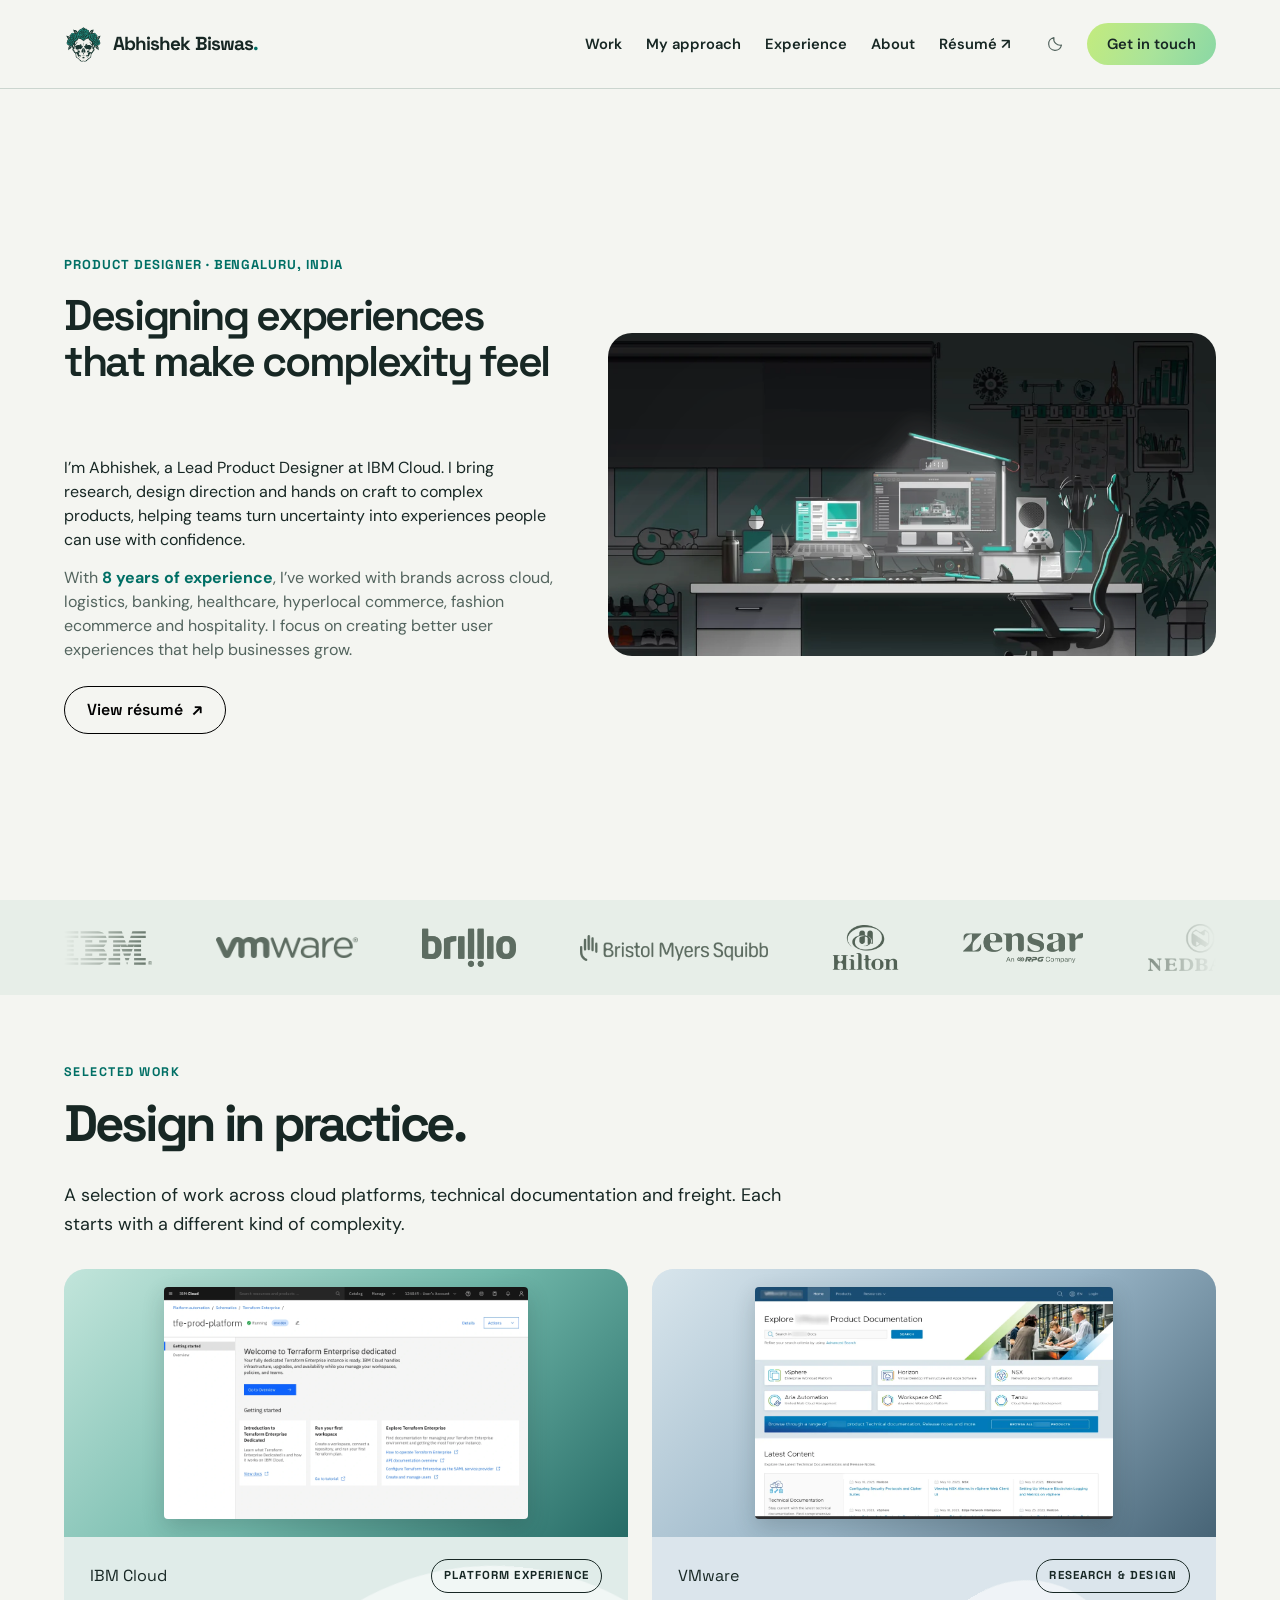
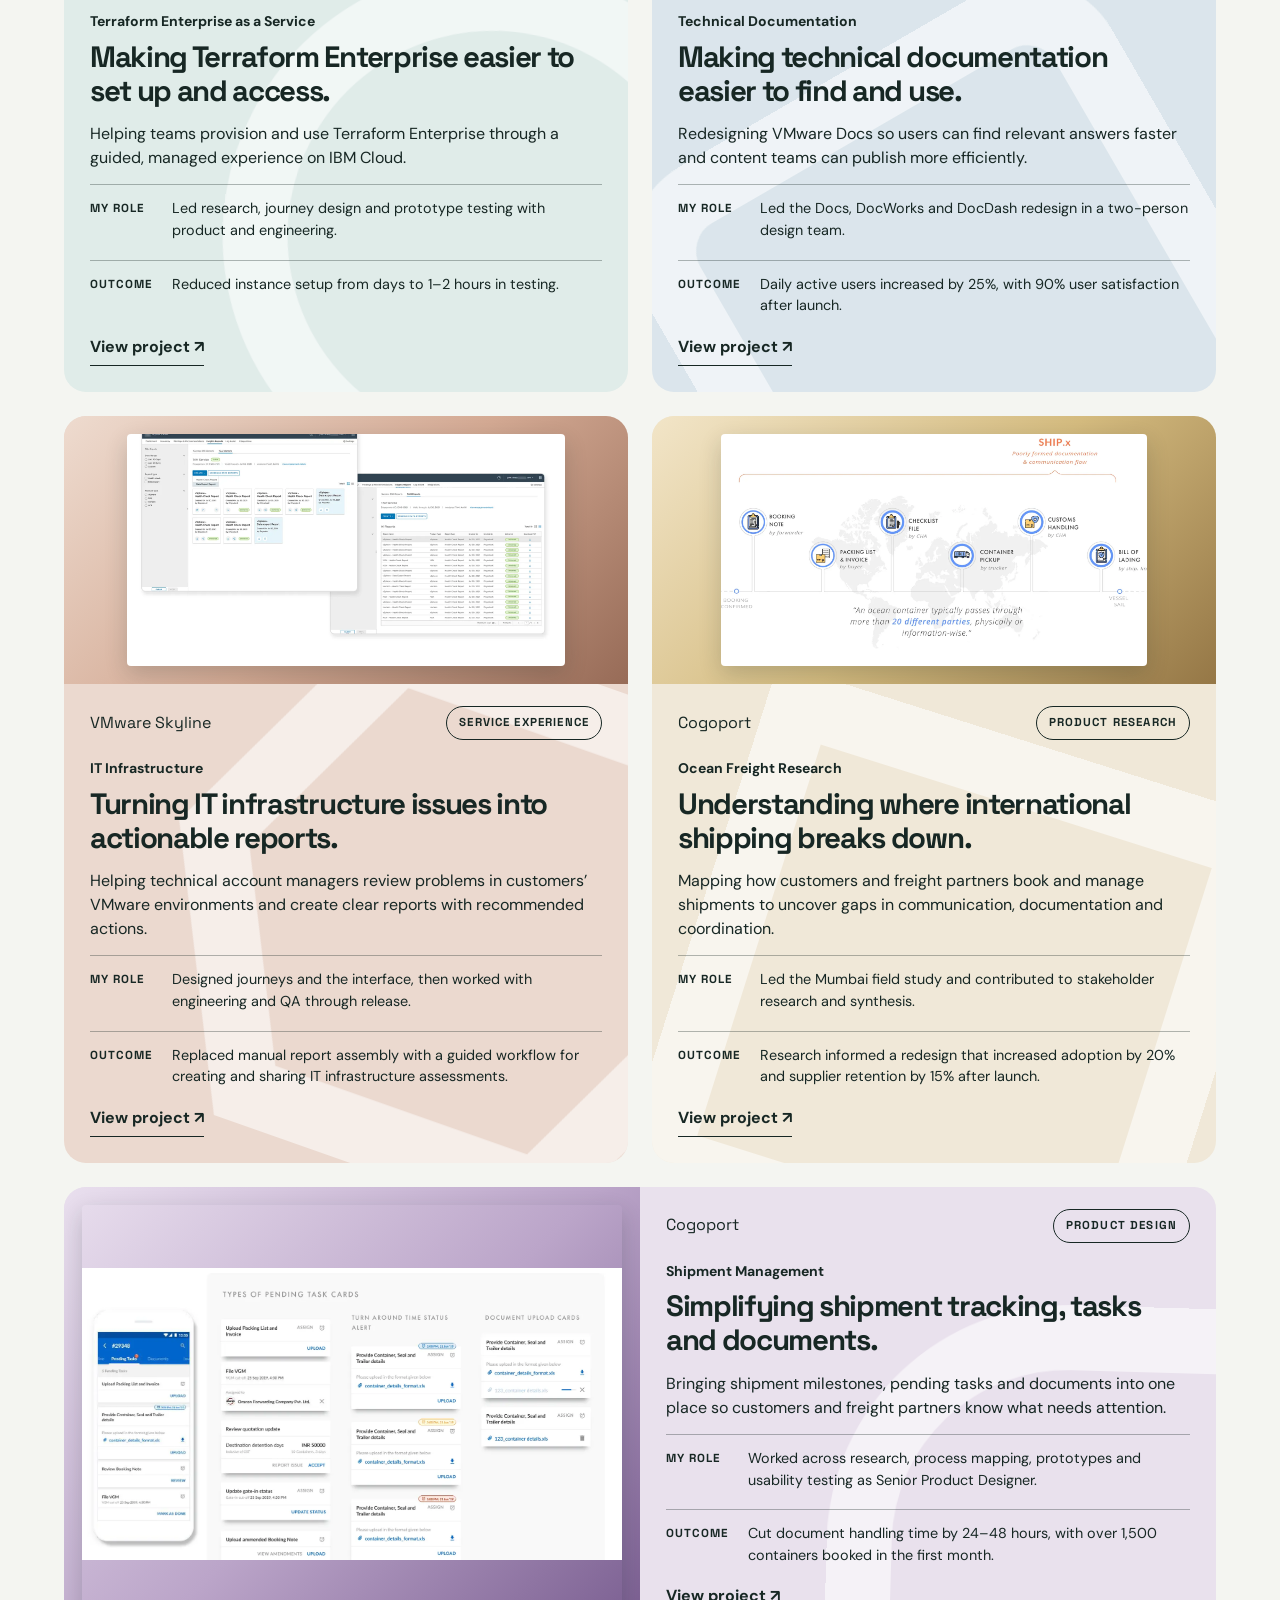
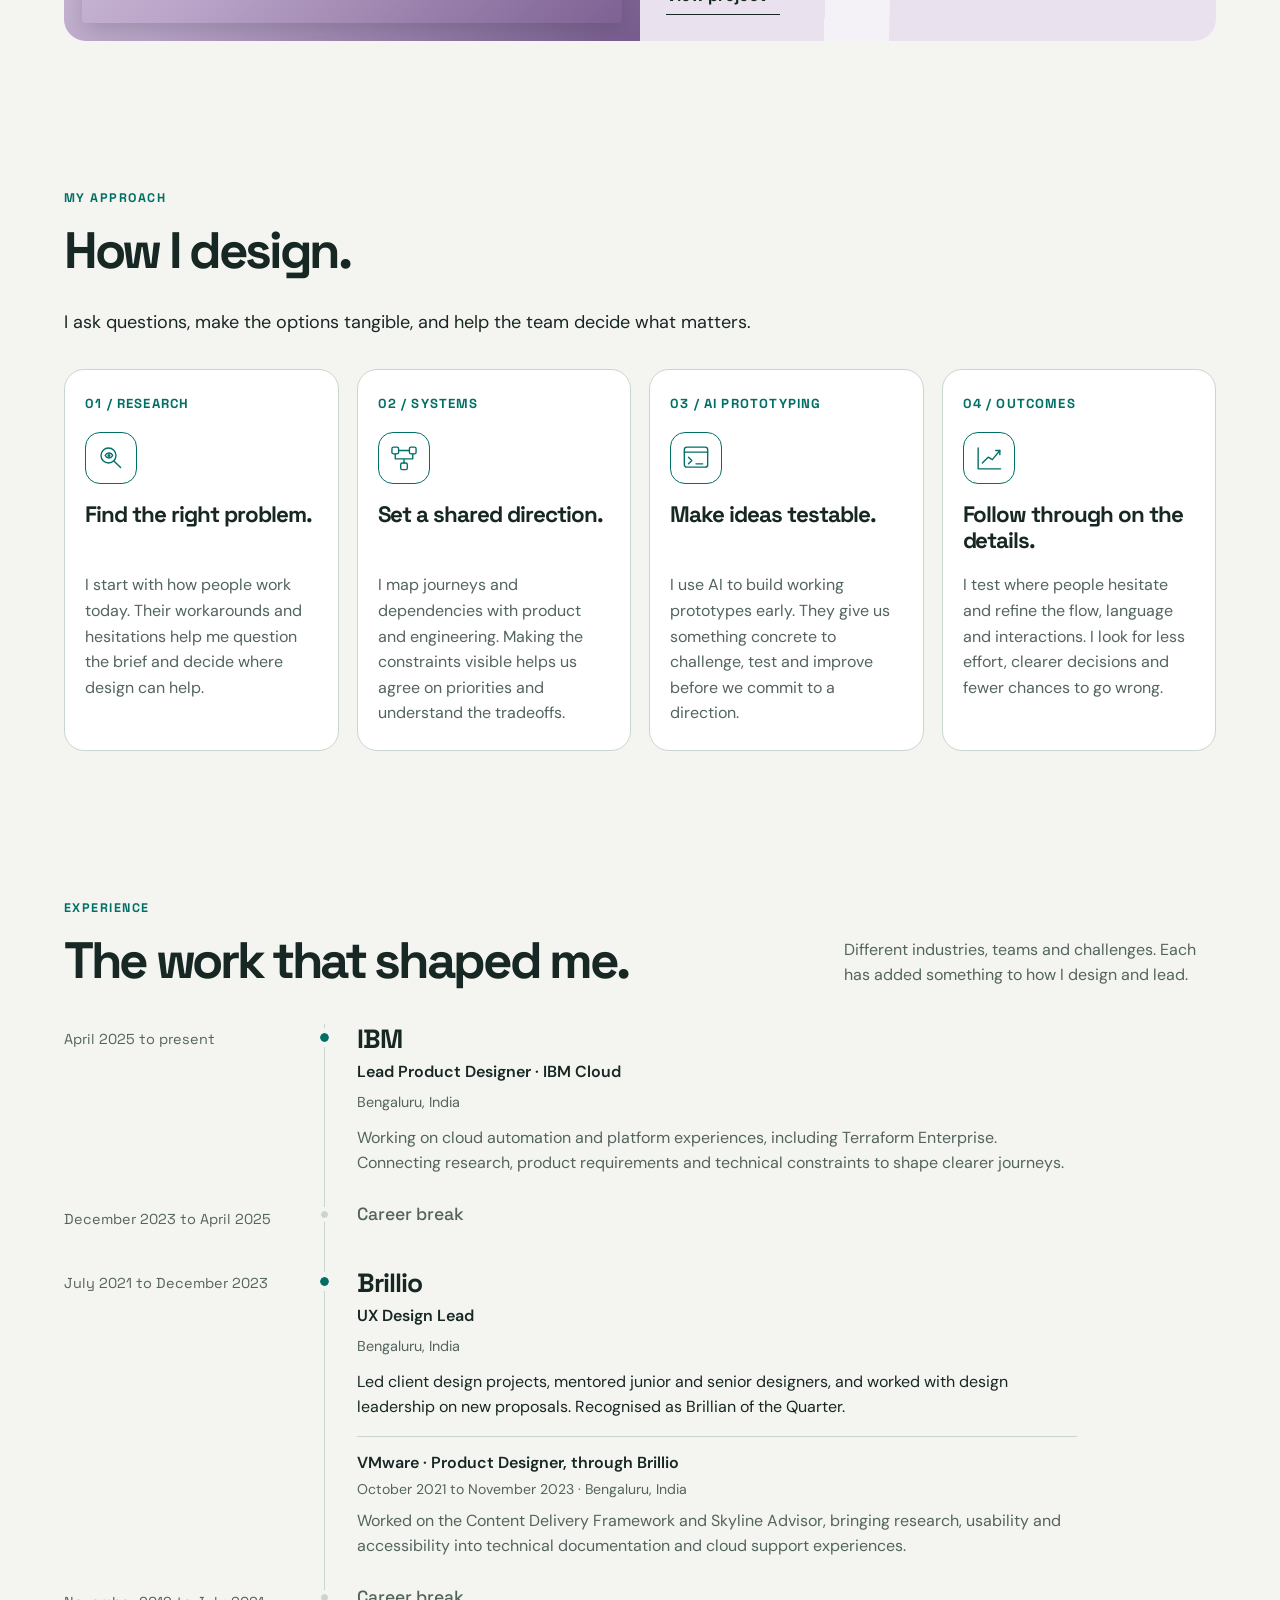
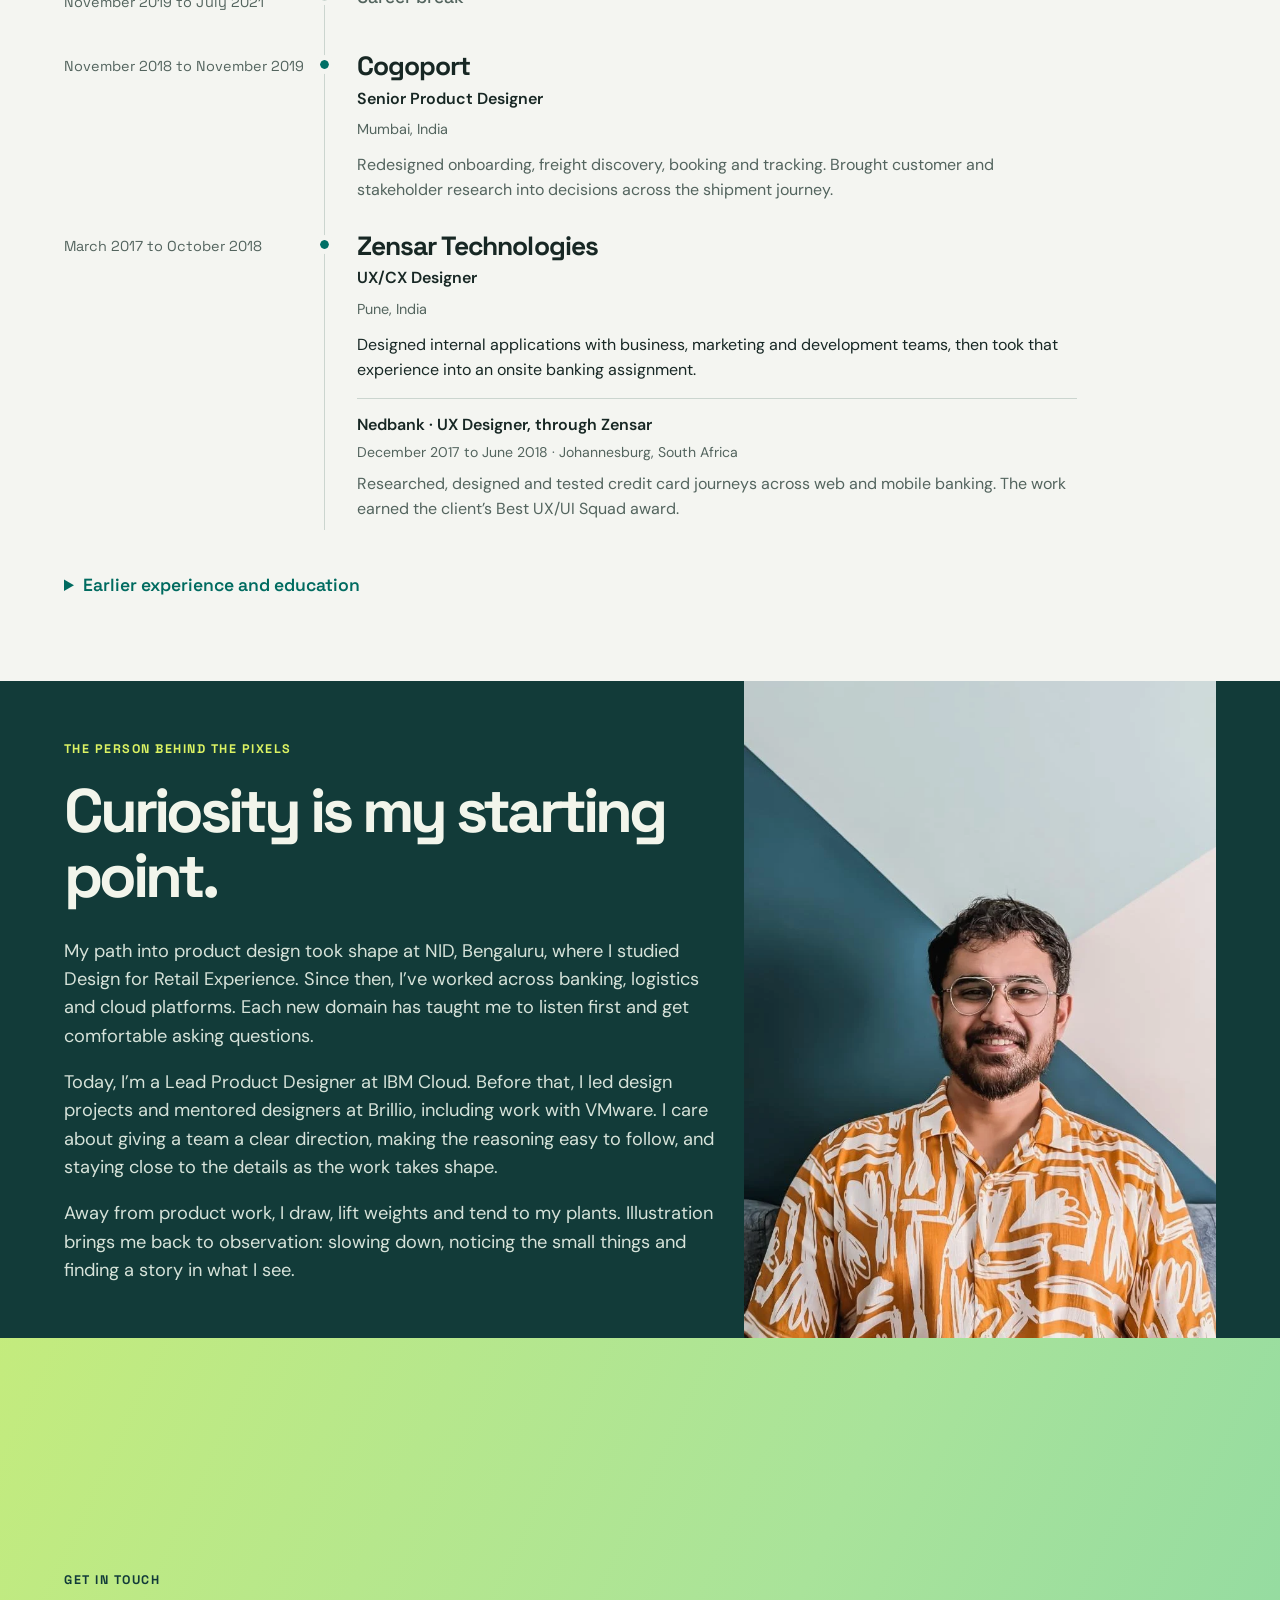
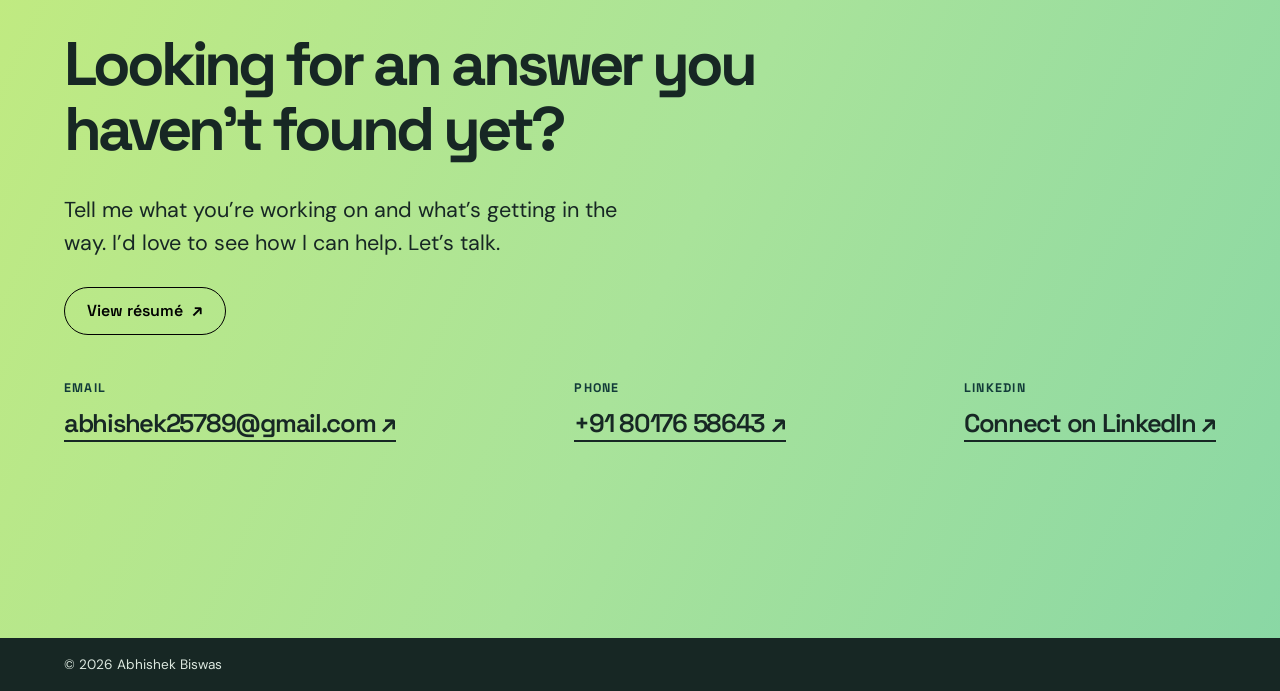
==== index.html @ d8c44100 "micro interactino updates" ====
<!doctype html>
<html lang="en" data-theme="light">
<head>
  <meta charset="utf-8">
<script src="/shared/theme.js?v=189"></script>
  <meta name="viewport" content="width=device-width, initial-scale=1">
  <meta name="theme-color" content="#f4f5f1">
  <meta name="description" content="Abhishek Biswas is a Lead Product Designer at IBM Cloud in Bengaluru, working across research, cloud platforms and enterprise UX. Explore his work and approach to design.">
  <title>Abhishek Biswas | Lead Product Designer at IBM Cloud</title>
  <link rel="canonical" href="https://iamabhishekbiswas.com/">
  <meta name="robots" content="index, follow">
  <meta property="og:type" content="website">
  <meta property="og:site_name" content="Abhishek Biswas">
  <meta property="og:title" content="Abhishek Biswas | Lead Product Designer at IBM Cloud">
  <meta property="og:description" content="Product design across IBM Cloud, VMware and Cogoport. Research, shared direction and thoughtful execution for complex products.">
  <meta property="og:url" content="https://iamabhishekbiswas.com/">
  <script type="application/ld+json">{"@context":"https://schema.org","@type":"WebSite","name":"Abhishek Biswas","url":"https://iamabhishekbiswas.com/"}</script>
  <link rel="preconnect" href="https://fonts.googleapis.com">
  <link rel="preconnect" href="https://fonts.gstatic.com" crossorigin>
  <link href="https://fonts.googleapis.com/css2?family=DM+Sans:wght@400;500;600;700&family=Space+Grotesk:wght@400;500;600;700&display=swap" rel="stylesheet">
  <style>
    :root{--ink:#172724;--muted:#596761;--paper:#f4f5f1;--line:#cbd5cf;--teal:#008f82;--lime:#dcf363;--dark:#123b39}*{box-sizing:border-box}html{scroll-behavior:smooth}body{margin:0;background:var(--paper);color:var(--ink);font:16px/1.55 'DM Sans',sans-serif}a{color:inherit}a:focus-visible{outline:3px solid var(--teal);outline-offset:4px}h1,h2,h3,p{margin-top:0}h1,h2,h3,.brand,.tag,.number{font-family:'Space Grotesk',sans-serif}h1{font-size:clamp(3.3rem,7.3vw,7rem);line-height:1.02;letter-spacing:-.075em;font-weight:600;max-width:1050px;margin:28px 0 35px}h2{font-size:clamp(2.4rem,4.8vw,4.8rem);letter-spacing:-.065em;line-height:1.06}h3{font-size:clamp(1.5rem,2.5vw,2.4rem);line-height:1.16;letter-spacing:-.045em}.wrap{max-width:1440px;margin:auto;padding:0 clamp(22px,5vw,80px)}header{position:sticky;top:0;z-index:30;background:var(--paper);border-bottom:1px solid var(--line);transition:transform .26s ease}header.is-hidden{transform:translateY(-100%)}header .wrap{display:grid;grid-template-columns:repeat(12,minmax(0,1fr));align-items:center;min-height:88px;gap:18px}header .brand{grid-column:1 / span 4;align-self:center}header nav{grid-column:5 / -1;justify-self:end;align-self:center}.brand{text-decoration:none;font-size:1.18rem;font-weight:700;letter-spacing:-.05em}.brand b{color:var(--teal)}nav{display:flex;gap:clamp(16px,3vw,44px);align-items:center}nav a{text-decoration:none;font-size:.92rem;font-weight:600}nav a:hover,.text-link:hover{color:var(--teal)}.contact-pill{border:1px solid var(--ink);border-radius:100px;padding:11px 20px}.contact-pill:hover{background:var(--ink);color:white}.hero{display:grid;grid-template-columns:repeat(12,minmax(0,1fr));column-gap:18px;padding-top:clamp(55px,9vw,135px);padding-bottom:clamp(72px,10vw,145px)}.hero>.eyebrow{grid-column:1/-1}.hero h1{grid-column:1/11}.hero-bottom{grid-column:1/-1}.eyebrow,.section-label{font-family:'Space Grotesk',sans-serif;text-transform:uppercase;letter-spacing:.12em;font-size:.78rem;font-weight:700;color:var(--teal)}.hero h1 em{font-style:normal;color:var(--teal)}.hero-bottom{display:grid;grid-template-columns:repeat(12,minmax(0,1fr));align-items:end;gap:18px}.hero-intro{grid-column:1/span7}.hero-aside{grid-column:10/-1}.hero-intro{font-size:clamp(1.18rem,1.9vw,1.55rem);line-height:1.45;max-width:650px;margin:0}.hero-aside{color:var(--muted);max-width:235px;font-size:.9rem}.hero-aside:before{content:'';display:block;width:65px;height:1px;background:var(--teal);margin-bottom:15px}.section-heading{display:grid;grid-template-columns:repeat(12,minmax(0,1fr));align-items:end;gap:18px;margin-bottom:42px}.section-heading>div{grid-column:1/span8}.section-heading>p{grid-column:9/-1}.section-heading h2{margin:13px 0 0}.section-heading p{max-width:340px;color:var(--muted);margin:0}.work{padding-top:80px;padding-bottom:120px}.projects{display:grid;grid-template-columns:repeat(12,minmax(0,1fr));gap:18px}.project{grid-column:span 6}.project > .project-hit{position:absolute;inset:0;z-index:3;display:block;border:0}.project-hit:focus-visible{outline:4px solid var(--teal);outline-offset:-5px}.project:hover:has(.project-hit){transform:translateY(-3px);box-shadow:0 15px 35px rgba(23,39,36,.12);transition:transform .2s ease,box-shadow .2s ease}.project:first-child{grid-column:span 6;min-height:520px}.project:first-child .project-content{max-width:720px}.project{position:relative;min-height:520px;padding:36px;display:flex;flex-direction:column;justify-content:space-between;overflow:hidden;background:#e0ece9}.project:nth-child(2){background:#dbe5ec}.project.project-research{background:#f0e8d8}.project.project-shipment{background:#e9e1ed}.project:after{content:'';position:absolute;right:-75px;bottom:-155px;width:410px;height:410px;border:65px solid rgba(255,255,255,.55);border-radius:50%;pointer-events:none}.project:nth-child(2):after{border-radius:18%;transform:rotate(-24deg)}.project.project-research:after{border-radius:0;transform:rotate(24deg)}.project.project-shipment:after{width:350px;height:350px;border-radius:50% 12% 50% 12%}.project>*{position:relative;z-index:1}.project-top{display:flex;justify-content:space-between;align-items:start;gap:20px}.number{font-size:1rem}.tag{font-size:.72rem;font-weight:700;text-transform:uppercase;letter-spacing:.1em;border:1px solid currentColor;border-radius:30px;padding:7px 12px}.project-content{max-width:455px}.project-content .client{font-size:.9rem;font-weight:700;margin-bottom:13px}.project-content h3{font-size:clamp(2rem,3.4vw,3.7rem);margin-bottom:18px}.project-content p{max-width:380px;margin-bottom:29px}.text-link{display:inline-flex;gap:9px;align-items:center;font-weight:700;text-decoration:none;border-bottom:1px solid currentColor;padding-bottom:5px}.details{border-top:1px solid var(--line);padding:75px 0 100px}.details-grid{display:grid;grid-template-columns:minmax(220px,1fr) minmax(0,2fr);gap:45px}.details h2{margin:12px 0}.details-copy{font-size:clamp(1.2rem,2.2vw,1.8rem);line-height:1.42;letter-spacing:-.025em;max-width:790px}.details-copy p:last-child{margin-bottom:0}.details .meta{color:var(--muted);font-size:1rem;max-width:770px;letter-spacing:0}.detail-list{display:grid;grid-template-columns:repeat(3,1fr);gap:20px;margin-top:50px}.detail-list div{border-top:1px solid var(--line);padding-top:16px}.detail-list strong{display:block;margin-bottom:8px}.detail-list p{font-size:.92rem;color:var(--muted)}.about{background:var(--dark);color:#f2f5eb;padding:0}.about-copy{width:100%;max-width:620px;padding:55px 0 36px}.about-layout{display:grid;grid-template-columns:repeat(12,minmax(0,1fr));gap:18px;align-items:start}.about-copy{grid-column:1/span7;grid-row:1}.portrait-frame{grid-column:8/span5;grid-row:1}.about h2{margin:18px 0 28px}.about p{max-width:100%;font-size:1.14rem;color:#d6e2d9}.about .eyebrow{color:var(--lime)}.portrait{position:absolute;inset:0;width:100%;height:100%;aspect-ratio:auto;object-fit:cover;object-position:center 35%;display:block}.portrait-frame{position:relative;min-height:0;background:#dfe9e5;overflow:hidden;width:100%;max-width:none;height:auto;aspect-ratio:auto;margin-left:0;align-self:stretch;margin-bottom:0}.illustration{background:#212c2a}.illustration img{display:block;width:100%;height:clamp(260px,45vw,650px);object-fit:cover;object-position:center}.contact{background:var(--lime);padding:100px 0 90px;min-height:calc(100svh - 71px);display:flex;align-items:center}.contact .wrap{width:100%}.contact h2{max-width:850px;margin:16px 0 32px}.contact a{font-family:'Space Grotesk';font-size:clamp(1.4rem,3vw,2.8rem);font-weight:600;letter-spacing:-.05em;text-decoration:none;border-bottom:2px solid}.contact a:hover{color:var(--teal)}footer{background:var(--ink);color:#dbe7de;padding:25px 0}footer .wrap{display:flex;justify-content:space-between;gap:20px;font-size:.85rem}footer a{text-decoration:none}@media(max-width:780px){header .wrap{display:flex;justify-content:space-between;min-height:72px}nav{gap:16px}nav a{font-size:.82rem}.contact-pill{padding:8px 12px}.hero{display:block;padding-top:80px}.hero-bottom{display:block}.hero-aside{margin-top:35px}.section-heading{display:block}.section-heading p{margin-top:18px}.projects{grid-template-columns:1fr}.project{grid-column:auto}.project:first-child{grid-column:auto;min-height:450px}.project{min-height:450px}.details-grid{grid-template-columns:1fr}.detail-list{grid-template-columns:1fr}.about-layout{grid-template-columns:1fr;gap:26px}.about-copy{grid-column:auto;grid-row:auto;max-width:none;padding:0}.portrait-frame{grid-column:auto;grid-row:auto}.portrait{position:static;inset:auto;height:auto;aspect-ratio:4/4.7}.portrait-frame{align-self:end;height:auto;aspect-ratio:auto;margin-bottom:0;width:100vw;max-width:none;margin-left:calc(50% - 50vw);margin-right:0}.portrait{object-position:right 35%}.illustration img{height:clamp(230px,52vw,380px);object-position:right center}}@media(max-width:460px){header .wrap{padding-inline:16px;gap:8px}nav{gap:9px}nav a{font-size:.78rem;white-space:nowrap}nav a:nth-child(1),nav a:nth-child(2){display:none}.brand{font-size:.88rem;white-space:nowrap}.contact-pill{padding:7px 10px}.project{padding:26px;min-height:420px}.project-content h3{font-size:2.2rem}.tag{font-size:.65rem}.work{padding-bottom:70px}.details{padding:60px 0}.about{padding:48px 0 0}.contact{padding:75px 0;min-height:calc(100svh - 110px)}footer .wrap{display:block}.about-layout{grid-template-columns:1fr;gap:24px;align-items:start}.portrait-frame{align-self:end;width:100vw;max-width:none;margin-left:calc(50% - 50vw);margin-right:0}.about h2{margin:10px 0 14px;overflow-wrap:break-word}.about p{font-size:1rem;line-height:1.45}.about .eyebrow{font-size:.75rem}footer span{display:block;margin:5px 0}}
.portrait-frame{background:var(--dark)}
.contact-links{display:flex;flex-wrap:wrap;align-items:center;gap:16px 28px;margin-top:28px}
.contact .contact-links a{font-size:clamp(1rem,1.5vw,1.22rem);letter-spacing:-.02em;border-bottom:1px solid;padding-bottom:3px}
.contact .resume-button{display:inline-flex;align-items:center;justify-content:center;min-height:48px;padding:12px 22px;margin:0 0 25px;background:var(--ink);color:var(--lime);border:1px solid var(--ink);border-radius:999px;font-size:1rem;letter-spacing:0;font-weight:600}.contact .resume-button:not(:disabled):hover{background:var(--dark);color:#fff}.contact .resume-button:disabled{cursor:default;opacity:1}.contact .email-link{display:block;width:max-content;max-width:100%;overflow-wrap:anywhere}
.hero-word{display:inline-grid;position:relative;vertical-align:baseline;overflow:hidden;white-space:nowrap;color:var(--teal);max-width:100%;line-height:1.06}
.hero-word::before{content:"intuitive.";grid-area:1/1;visibility:hidden}
.hero-word em{grid-area:1/1;display:block;font-style:normal;opacity:0;transform:translateX(105%);animation:hero-word-swipe 8s cubic-bezier(.22,1,.36,1) infinite}
.hero-word em:nth-child(2){animation-delay:2s}.hero-word em:nth-child(3){animation-delay:4s}.hero-word em:nth-child(4){animation-delay:6s}
@keyframes hero-word-swipe{0%{opacity:0;transform:translateX(105%)}5%,20%{opacity:1;transform:translateX(0)}25%,100%{opacity:0;transform:translateX(-105%)}}
@media(prefers-reduced-motion:reduce){.hero-word em{animation:none;transform:none;opacity:0}.hero-word em:first-child{opacity:1}}
.contact-label{display:inline-flex;align-items:center;position:relative;min-height:72px;vertical-align:middle;white-space:pre}
.contact-label .label-text{display:inline-block;white-space:pre}
.contact-label .label-letter{display:inline-block;white-space:pre;transform-origin:center;will-change:transform,opacity}
.contact-label.is-ready .label-letter{animation:letter-to-hand 7.2s cubic-bezier(.65,0,.25,1) infinite}
.contact-label .label-hand{position:absolute;left:0;top:50%;width:72px;height:72px;transform:translateY(-50%) scale(.82);opacity:0;pointer-events:none}
.contact-label.is-ready .label-hand{animation:hand-resolve 7.2s cubic-bezier(.2,.8,.2,1) infinite}
.contact-label .label-hand img{display:block;width:72px;height:72px;object-fit:contain}
@media(max-width:460px){.contact-label{min-height:64px}.contact-label .label-hand,.contact-label .label-hand img{width:64px;height:64px}}
/* Each 288 ms handoff fades out completely before the other element fades in. */
@keyframes letter-to-hand{0%,25%{opacity:1;transform:translateX(0) scale(1)}27%,87%{opacity:0;transform:translateX(var(--to-x)) scale(.42)}89%,100%{opacity:1;transform:translateX(0) scale(1)}}
@keyframes hand-resolve{0%,27%{opacity:0;transform:translateY(-50%) scale(.82)}29%,85%{opacity:1;transform:translateY(-50%) scale(1)}87%,100%{opacity:0;transform:translateY(-50%) scale(.82)}}
/* Touch screens fade two stable layers rather than scaling every individual letter. */
@media(hover:none),(pointer:coarse){
 .contact-label.is-ready .label-letter{animation:none;transform:none;opacity:1;will-change:auto}
 .contact-label.is-ready .label-text{animation:contact-text-fade 7.2s ease-in-out infinite;will-change:opacity}
 .contact-label.is-ready .label-hand{animation:contact-skull-fade 7.2s ease-in-out infinite;transform:translateY(-50%);will-change:opacity}
}
@keyframes contact-text-fade{0%,25%,89%,100%{opacity:1}27%,87%{opacity:0}}
@keyframes contact-skull-fade{0%,27%,87%,100%{opacity:0}29%,85%{opacity:1}}
@media(prefers-reduced-motion:reduce){.contact-label.is-ready .label-text,.contact-label.is-ready .label-letter,.contact-label.is-ready .label-hand{animation:none;will-change:auto}.contact-label .label-hand{display:none}}
.projects .project{border-radius:22px}.projects .project:after{--shape-base-angle:0deg;transform:translate3d(var(--shape-shift-x,0px),var(--shape-shift-y,0px),0) rotate(calc(var(--shape-base-angle) + var(--shape-turn,0deg)));transition:transform .12s linear;will-change:transform}.project:nth-child(2):after{--shape-base-angle:-24deg}.project.project-research:after{--shape-base-angle:24deg}@media(prefers-reduced-motion:reduce){.projects .project:after{transform:rotate(var(--shape-base-angle));transition:none}}
.collaborations{padding:20px 0 0}.collaborations .section-label{display:block;margin-bottom:12px;color:#f2f5eb}.logo-grid{display:grid;grid-template-columns:repeat(4,minmax(0,1fr));align-items:center;gap:8px 14px}.logo-cell{min-width:0;height:38px;display:flex;align-items:center;justify-content:flex-start}.logo-cell img{display:block;max-width:100%;max-height:28px;width:auto;height:auto;object-fit:contain}.logo-cell:nth-child(1){grid-area:1/1}.logo-cell:nth-child(2){grid-area:1/2}.logo-cell:nth-child(3){grid-area:1/3}.logo-cell:nth-child(4){grid-area:2/1}.logo-cell:nth-child(5){grid-area:1/4}.logo-cell:nth-child(6){grid-area:2/2}.logo-cell:nth-child(7){grid-area:2/3}.logo-cell:nth-child(1) img{width:82px}.logo-cell:nth-child(2) img{width:100px}.logo-cell:nth-child(3) img{width:82px}.logo-cell:nth-child(4) img{width:94px}.logo-cell:nth-child(5) img{width:95px}.logo-cell:nth-child(6) img{width:82px}.logo-cell:nth-child(7) img{width:92px}@media(max-width:460px){.logo-cell:nth-child(4){grid-area:2/1/3/3}.logo-cell:nth-child(6){grid-area:2/3}.logo-cell:nth-child(7){grid-area:2/4}.collaborations{padding-top:16px}.logo-grid{gap:6px 8px}.logo-cell{height:34px}.logo-cell img{max-height:24px}}
@media(max-width:900px) and (orientation:landscape){.about{padding-top:0}.about-copy{padding:42px 0 35px}.portrait-frame{align-self:stretch;height:auto;aspect-ratio:auto;margin-bottom:0}.portrait{position:absolute;inset:0;height:100%;aspect-ratio:auto}.about-layout{grid-template-columns:repeat(12,minmax(0,1fr));gap:12px;align-items:start}.about-copy{grid-column:1/span7;grid-row:1}.portrait-frame{grid-column:8/span5;grid-row:1}.portrait-frame{width:100%;max-width:none;margin-left:0;margin-right:0;align-self:stretch}.portrait{object-position:center 35%}}
@media(max-width:900px) and (orientation:landscape){html{-webkit-text-size-adjust:100%;text-size-adjust:100%}.about-layout{column-gap:clamp(14px,2vw,24px)}.about-copy{min-width:0;max-width:100%;padding:clamp(22px,3vw,36px) 0 28px}.about h2{max-width:100%;overflow-wrap:break-word}.about p{max-width:100%;font-size:clamp(.95rem,1.75vw,1.06rem);line-height:1.45;overflow-wrap:break-word}.portrait-frame{min-width:0}}

  .about-contact-stack{position:relative;isolation:isolate}.about-contact-stack.can-pin .about{position:sticky;top:0;z-index:0}.about-contact-stack .contact{position:relative;z-index:1}
  .intro-stack{position:relative;isolation:isolate}.intro-stack .illustration{position:sticky;top:0;z-index:0}.intro-stack .hero{position:relative;z-index:1;max-width:none;padding-inline:max(clamp(22px,5vw,80px),calc((100vw - 1440px)/2 + 80px));background:var(--paper)}

  /* Extra reflected light stays registered to the illustration; the original flicker is unchanged. */
  .motion .room-pulse{opacity:.04;animation:room-light 10.9s ease-in-out infinite;will-change:opacity}
  .motion .screen-pulse{opacity:.025;animation:screen-light 8.7s ease-in-out infinite;will-change:opacity}
  @keyframes room-light{0%,100%{opacity:.04}18%{opacity:.085}39%{opacity:.055}57%{opacity:.13}76%{opacity:.07}89%{opacity:.10}}
  @keyframes screen-light{0%,100%{opacity:.025}24%{opacity:.075}43%{opacity:.04}69%{opacity:.11}87%{opacity:.05}}
  @media(prefers-reduced-motion:reduce){.motion .room-pulse,.motion .screen-pulse{animation:none;opacity:0}}
  .illustration{position:relative;overflow:hidden}.illustration .motion{position:absolute;inset:0;width:100%;height:clamp(260px,45vw,650px);pointer-events:none;overflow:hidden}.illustration .motion.mobile{display:none}.motion .lamp-glow{opacity:.45}.motion .lamp-outage{opacity:0;animation:lamp-outage 5.2s linear infinite}.motion .screen-glitch{opacity:0;animation:screen-twitch 5.2s steps(1,end) infinite}@keyframes lamp-outage{0%,29.4%,34%,100%{opacity:0}29.7%,31.1%{opacity:.98}31.4%{opacity:0}32%,33.2%{opacity:.72}}@keyframes screen-twitch{0%,29.6%,31.2%,31.9%,33.3%,100%{opacity:0;transform:translateX(0)}29.7%,31.1%{opacity:.6;transform:translateX(.7px)}32%,33.2%{opacity:.42;transform:translateX(-.7px)}}@media(max-width:900px){.illustration .motion{height:clamp(230px,52vw,380px)}.illustration .motion.desktop{display:none}.illustration .motion.mobile{display:block}}@media(prefers-reduced-motion:reduce){header{transition:none}.motion .lamp-glow{opacity:.45}.motion .lamp-outage,.motion .screen-glitch{animation:none;opacity:0}}

    .process{padding-top:clamp(80px,9vw,125px);padding-bottom:clamp(85px,10vw,140px)}
    .process-intro{display:grid;grid-template-columns:repeat(12,minmax(0,1fr));gap:18px;align-items:start;margin-bottom:clamp(56px,7vw,96px)}
    .process-intro>div{grid-column:1/span8}.process-intro>p{grid-column:1/span10;margin:12px 0 0;font-size:clamp(1.18rem,1.9vw,1.55rem);line-height:1.5;color:var(--ink);max-width:850px}
    .process h2{margin:14px 0 0}.process-steps{display:grid;grid-template-columns:repeat(12,minmax(0,1fr));gap:24px 18px;list-style:none;margin:0;padding:0}
    .process-steps li{grid-column:span 3;grid-row:span 4;min-width:0;border:1px solid var(--line);border-radius:20px;background:#fff;padding:28px 24px;display:grid;grid-template-rows:subgrid;align-items:start;transition:border-color .2s ease}.process-steps li:hover,.process-steps li:focus-within{border-color:var(--teal)}
    .process-steps .step-number{display:block;color:var(--teal);font-family:'Space Grotesk',sans-serif;font-size:.82rem;font-weight:700;letter-spacing:.09em;text-transform:uppercase}
    .process-steps h3{font-size:clamp(1.5rem,1.9vw,1.85rem);margin:0;max-width:none}.process-steps p{max-width:none;color:var(--muted);font-size:1rem;line-height:1.6;margin:0}
    .process-icon{appearance:none;cursor:pointer;background:transparent;display:grid;place-items:center;width:64px;height:64px;border:1.5px solid var(--teal);border-radius:18px;color:var(--teal);margin:0;transition:background .25s ease,color .25s ease,border-radius .35s ease}
    .process-icon:focus-visible{outline:3px solid var(--teal);outline-offset:4px}.process-icon svg{width:36px;height:36px;fill:none;stroke:currentColor;stroke-width:1.65;stroke-linecap:round;stroke-linejoin:round;transition:transform .35s cubic-bezier(.2,.8,.2,1)}
    .process-steps li:hover .process-icon,.process-steps li:focus-within .process-icon,.process-steps li:has(.process-icon[aria-pressed="true"]) .process-icon{background:var(--ink);color:var(--lime);border-color:var(--ink);border-radius:24px}
    .process-steps li:hover .process-icon svg,.process-steps li:focus-within .process-icon svg,.process-steps li:has(.process-icon[aria-pressed="true"]) .process-icon svg{transform:rotate(-8deg) scale(1.08)}
    @media(max-width:1100px){.process-steps li{grid-column:span 6}}
    @media(max-width:780px){.process-intro{display:block}.process-intro>p{margin-top:22px;max-width:560px}}
    @media(max-width:600px){.process-steps li{grid-column:1/-1;padding:24px}.process-intro{margin-bottom:40px}}
    @media(prefers-reduced-motion:reduce){.process-icon,.process-icon svg{transition:none}}
    .brand{display:inline-flex;align-items:center;gap:10px;white-space:nowrap}.brand-mark{display:block;flex:none;width:39px;height:39px;object-fit:contain}@media(max-width:460px){.brand{gap:6px}.brand-mark{width:32px;height:32px}}@media(max-width:380px){.brand{font-size:.76rem;gap:4px}.brand-mark{width:28px;height:28px}header .wrap{padding-inline:12px}nav a{font-size:.72rem}.contact-pill{padding:6px 8px}}
    nav .contact-pill{background:var(--lime);border-color:var(--lime);color:var(--ink);transition:background .2s ease,color .2s ease,border-color .2s ease}nav .contact-pill:hover,nav .contact-pill:focus-visible{background:var(--ink);border-color:var(--ink);color:var(--lime)}
    .contact .resume-button{background:transparent;color:var(--ink);border-color:var(--ink);transition:background .2s ease,color .2s ease}.contact .resume-button:hover,.contact .resume-button:disabled:hover{background:var(--ink);color:var(--lime)}
    .contact-intro{max-width:580px;font-size:clamp(1.1rem,1.7vw,1.35rem);line-height:1.5;margin:0 0 28px}

    .career{padding-block:clamp(72px,8vw,116px)}
    .career-heading{display:grid;grid-template-columns:repeat(12,minmax(0,1fr));gap:18px;margin-bottom:48px}.career-heading>div{grid-column:1/9}.career-heading h2{margin:14px 0 0}.career-heading>p{grid-column:9/-1;color:var(--muted);align-self:end;margin:0}
    .career-list{list-style:none;margin:0;padding:0}.career-list>li{display:grid;grid-template-columns:repeat(12,minmax(0,1fr));gap:18px;position:relative}.career-date{grid-column:1/4;font-family:'Space Grotesk',sans-serif;font-size:.9rem;color:var(--muted);padding:4px 0 38px}
    .career-entry{grid-column:4/-1;position:relative;border-left:1px solid var(--line);padding:0 0 40px 32px;min-width:0}.career-entry:before{content:'';position:absolute;left:-5px;top:9px;width:9px;height:9px;border-radius:50%;background:var(--teal);outline:5px solid var(--paper)}.career-entry h3{font-size:clamp(1.5rem,2.3vw,2rem);margin:0 0 5px;letter-spacing:-.035em}.career-role{font-weight:600;margin:0 0 12px}.career-entry p:last-child{color:var(--muted);max-width:720px;margin:0}.career-assignment{padding:18px 0 0;margin-top:18px;border-top:1px solid var(--line);max-width:720px}.career-assignment strong{display:block;font-weight:600;margin-bottom:4px}.career-assignment span{display:block;font-size:.88rem;color:var(--muted);margin-bottom:8px}.career-list>li:last-child .career-entry{padding-bottom:8px}
    .career-earlier{margin-top:40px;padding-top:24px}.career-earlier summary{font-family:'Space Grotesk',sans-serif;font-weight:600;font-size:1.1rem;cursor:pointer}.career-earlier[open] summary{margin-bottom:30px}.career-education{font-size:.95rem;color:var(--muted);margin:30px 0 0;max-width:850px}.career-education strong{color:var(--ink)}
    @media(max-width:700px){.career-heading{display:block}.career-heading>p{margin-top:20px;max-width:500px}.career-list>li{display:block;padding-left:20px;border-left:1px solid var(--line);margin-left:5px}.career-date{padding:0 0 10px;font-size:.83rem}.career-entry{border-left:0;padding:0 0 32px}.career-entry:before{left:-25px;top:-26px}.career-list>li:last-child .career-entry{padding-bottom:8px}}

    .project-content .outcome{display:grid;grid-template-columns:72px minmax(0,1fr);gap:10px;border-top:1px solid rgba(23,39,36,.32);padding-top:13px;margin:0 0 22px;max-width:420px;font-size:.88rem;line-height:1.42}
    .project-content .outcome strong{font-family:'Space Grotesk',sans-serif;font-size:.73rem;letter-spacing:.08em;text-transform:uppercase;padding-top:2px}
    .project-content p:has(+ .outcome){margin-bottom:14px}
    .career-gap .career-date,.career-gap .career-entry h3{color:var(--muted)}.career-gap .career-entry{padding-bottom:26px}.career-gap .career-entry h3{font-size:1.1rem;letter-spacing:0;font-weight:500}.career-gap .career-entry:before,.career-list>li.career-gap:first-child .career-entry:before{width:7px;height:7px;left:-4px;top:7px;background:var(--line);box-shadow:none;outline:4px solid var(--paper)}
    @media(max-width:700px){.career-gap .career-entry:before{top:-24px;left:-24px}}@media(max-width:460px){.project-content .outcome{grid-template-columns:1fr;gap:2px;font-size:.84rem}}

    .contact{background:radial-gradient(ellipse 60% 75% at 90% 12%,rgba(0,143,130,.45),transparent 78%),linear-gradient(125deg,#dcf363 0%,#bce88c 40%,#74cda7 76%,#45b8a4 100%)}
    .contact-grid{display:grid;grid-template-columns:repeat(3,max-content);justify-content:space-between;column-gap:clamp(24px,3vw,44px);row-gap:36px;width:100%;max-width:none;margin-top:44px}.contact-grid>div{min-width:0}.contact-detail-label{display:block;font-family:'Space Grotesk',sans-serif;font-size:.78rem;letter-spacing:.1em;text-transform:uppercase;font-weight:700;margin-bottom:8px;color:var(--dark)}
    @media(max-width:900px){.contact-grid{grid-template-columns:minmax(0,1fr);row-gap:28px}}
    .contact .contact-grid a{display:inline-block;font-size:clamp(1.13rem,2vw,1.9rem);overflow-wrap:anywhere;line-height:1.32}.contact .contact-resume{margin-top:4px}.contact .contact-resume .resume-button{font-family:'Space Grotesk',sans-serif;font-size:1rem;line-height:1.25;text-decoration:none;border:1px solid var(--ink);border-radius:999px;padding:14px 25px;margin:0;background:transparent;color:var(--ink);letter-spacing:0;min-height:50px;transition:background .2s ease,color .2s ease}.contact .contact-resume .resume-button:hover,.contact .contact-resume .resume-button:focus-visible{background:var(--ink);color:var(--lime)}
    .career-scroll{overflow-x:auto;overscroll-behavior-inline:contain;scrollbar-color:var(--teal) var(--line);scrollbar-width:thin;padding-bottom:22px;outline-offset:5px}.career-scroll:focus-visible{outline:3px solid var(--teal)}.career-scroll .career-list{display:flex;align-items:stretch;gap:0;min-width:max-content}.career-scroll .career-list>li,.career-earlier .career-scroll .career-list>li{display:block;flex:0 0 clamp(270px,27vw,350px);width:clamp(270px,27vw,350px);min-width:0;margin:26px 0 0;padding:30px 24px 0;border-top:1px solid var(--line);border-left:0}.career-scroll .career-date{font-size:.84rem;padding:0 0 22px;color:var(--teal);min-height:44px}.career-scroll .career-entry{border:0;padding:0 0 18px;position:static}.career-scroll .career-entry:before,.career-scroll .career-list>li:first-child .career-entry:before{left:20px;top:-5px;width:9px;height:9px;outline:4px solid var(--paper)}.career-scroll .career-entry h3{font-size:clamp(1.35rem,1.8vw,1.8rem)}.career-scroll .career-role{font-size:.96rem}.career-scroll .career-entry p:last-child{font-size:.93rem;line-height:1.5}.career-scroll .career-gap .career-date,.career-scroll .career-gap h3{color:var(--muted)}.career-scroll .career-gap .career-entry:before,.career-scroll .career-list>li.career-gap:first-child .career-entry:before{background:var(--line);box-shadow:none;width:7px;height:7px;left:21px;top:-4px}.career-scroll .career-gap h3{font-size:1.1rem}
    @media(max-width:700px){.career-scroll .career-list>li,.career-earlier .career-scroll .career-list>li{flex-basis:min(80vw,330px);width:min(80vw,330px);padding-inline:18px}.career-scroll .career-entry:before,.career-scroll .career-list>li:first-child .career-entry:before{left:15px;top:-5px}.career-scroll .career-gap .career-entry:before{left:16px;top:-4px}.mobile-hint{display:inline}.desktop-hint{display:none}.contact-grid{grid-template-columns:1fr;row-gap:28px}.contact .contact-resume{margin-top:4px}}
    .career-scroll .career-early{background:linear-gradient(180deg,rgba(0,143,130,.055),rgba(0,143,130,.015));border-top-color:rgba(0,143,130,.42)}
    .career-scroll .career-foundation{background:linear-gradient(180deg,rgba(23,39,36,.065),rgba(23,39,36,.018));border-top-color:var(--muted)}
    .career-scroll .career-early .career-entry:before{background:var(--teal);width:7px;height:7px;left:21px;top:-4px}
    .career-scroll .career-foundation .career-entry:before{background:var(--muted);width:7px;height:7px;left:21px;top:-4px}
    .career-scroll .career-early .career-entry h3,.career-scroll .career-foundation .career-entry h3{font-size:clamp(1.2rem,1.55vw,1.52rem)}
    .career-scroll .career-early .career-date,.career-scroll .career-foundation .career-date{color:var(--muted)}
    .career-stage{position:absolute;top:5px;left:24px;font:700 .7rem/1.3 'Space Grotesk',sans-serif;letter-spacing:.1em;text-transform:uppercase;color:var(--teal)}
    .career-foundation .career-stage{color:var(--muted)}
    @media(max-width:700px){.career-scroll .career-early .career-entry:before,.career-scroll .career-foundation .career-entry:before{left:16px}.career-stage{left:18px}}
    /* Keep the contact fold bright green; reserve the colour shift for buttons. */
    .contact{background:var(--lime)}
    nav .contact-pill{background:linear-gradient(115deg,var(--lime) 0%,#a7e5a0 56%,#70cdb3 100%);border-color:var(--ink);color:var(--ink);transition:background .2s ease,color .2s ease}
    nav .contact-pill:hover,nav .contact-pill:focus-visible{background:linear-gradient(115deg,var(--ink),var(--dark) 62%,#08685e);border-color:var(--ink);color:var(--lime)}
    .contact .contact-resume .resume-button{background:var(--ink);color:var(--paper);border-color:var(--ink)}
    .contact .contact-resume .resume-button:hover,.contact .contact-resume .resume-button:focus-visible{background:var(--dark);color:#fff;border-color:var(--dark)}
    .process-steps li:hover .process-icon,.process-steps li:focus-within .process-icon,.process-steps li:has(.process-icon[aria-pressed="true"]) .process-icon{background:linear-gradient(135deg,var(--ink),#08685e);color:var(--lime)}
    .career-controls{display:flex;justify-content:flex-end;gap:10px;margin-top:16px}
    .career-controls button{display:grid;place-items:center;width:46px;height:46px;border:1px solid var(--ink);border-radius:50%;background:var(--paper);color:var(--ink);font:600 1.4rem/1 'Space Grotesk',sans-serif;cursor:pointer;transition:background .2s ease,color .2s ease}
    .career-controls button:not(:disabled):hover,.career-controls button:not(:disabled):focus-visible{background:var(--ink);color:var(--lime)}
    .career-controls button:focus-visible{outline:3px solid var(--teal);outline-offset:3px}
    .career-controls button:disabled{opacity:.32;cursor:default}
    nav .contact-pill,nav .contact-pill:hover,nav .contact-pill:focus-visible{border:0}
    .projects .project{min-height:660px;gap:22px}
    .project-visual{width:100%;height:clamp(160px,15vw,190px);margin:0;overflow:hidden;border-radius:15px;background:rgba(255,255,255,.55);flex:none}
    .project-visual img{display:block;width:100%;height:100%;object-fit:cover;object-position:center}
    .project:nth-child(2) .project-visual img{object-position:center 10%}
    .project.project-research .project-visual img{object-position:center 30%}
    .project.project-shipment .project-visual img{object-position:center 27%}
    .project .project-content{max-width:100%}
    @media(max-width:780px){.projects .project{min-height:0}.project-visual{height:clamp(160px,34vw,210px)}}
    .projects{grid-auto-rows:1fr;align-items:stretch}
    .project-skyline .project-visual img{object-position:center 16%}

    .projects .project-skyline{background:#ebd9cf}
    .projects .project-skyline:after{right:-85px;bottom:-90px;width:620px;height:560px;border:0;border-radius:0;background:rgba(255,255,255,.55);clip-path:none;mask:url("data:image/svg+xml,%3Csvg xmlns='http://www.w3.org/2000/svg' viewBox='0 0 390 350'%3E%3Cpath d='M98 28H292L364 175 292 322H98L26 175Z' fill='none' stroke='white' stroke-width='42'/%3E%3C/svg%3E") center/100% 100% no-repeat;-webkit-mask:url("data:image/svg+xml,%3Csvg xmlns='http://www.w3.org/2000/svg' viewBox='0 0 390 350'%3E%3Cpath d='M98 28H292L364 175 292 322H98L26 175Z' fill='none' stroke='white' stroke-width='42'/%3E%3C/svg%3E") center/100% 100% no-repeat;--shape-base-angle:12deg}
    @media(max-width:780px){.projects .project-skyline:after{right:-95px;bottom:-80px;width:520px;height:470px}}

    /* Every card uses the same footprint and the same image-to-copy structure. */
    .projects .project{display:flex;flex-direction:column;justify-content:flex-start;padding:0;gap:0;min-height:0}
    .projects .project .project-visual{order:0;align-self:stretch;width:100%;height:auto;max-height:none;aspect-ratio:16/9;margin:0;border-radius:0;background:#fff;overflow:hidden;z-index:2}
    .projects .project .project-visual img{display:block;width:100%;height:100%;object-fit:cover;object-position:center}
    .projects .project .project-top{order:1;padding:28px 32px 0;gap:16px;align-items:center}
    .projects .project .project-content{order:2;max-width:none;padding:24px 32px 32px;flex:1}
    .projects .project .project-content h3{font-size:clamp(2rem,3.1vw,3.4rem)}
    .projects .project .project-content>p:last-child{margin-bottom:0}
    @media(max-width:780px){.projects .project .project-visual{aspect-ratio:16/9}.projects .project .project-top{padding:24px 26px 0}.projects .project .project-content{padding:20px 26px 28px}}
    @media(max-width:380px){.projects .project .project-top{padding-inline:22px;gap:10px}.projects .project .project-content{padding-inline:22px}.projects .project .tag{font-size:.6rem}}

    /* Align the hero and work supporting copy with the process introduction. */
    .hero-bottom{align-items:start;row-gap:18px}
    .hero-intro,.hero-aside{grid-column:1/span10;max-width:850px;font-size:clamp(1.18rem,1.9vw,1.55rem);line-height:1.5;color:var(--ink);margin:0}
    .hero-aside:before{display:none}
    .section-heading{align-items:start}
    .section-heading>p{grid-column:1/span10;max-width:850px;margin:12px 0 0;font-size:clamp(1.18rem,1.9vw,1.55rem);line-height:1.5;color:var(--ink)}
    @media(max-width:780px){.hero-bottom{display:block}.hero-aside{margin-top:18px}.section-heading>p{margin-top:22px}}
    footer{padding:16px 0}
    footer .wrap{align-items:center}
    footer .copyright,footer .copyright span{white-space:nowrap}
    footer .copyright span{display:inline;margin:0}
    @media(max-width:460px){footer .wrap{display:flex;font-size:.82rem}footer .copyright{display:inline;margin:0}}



/* Shared thumbnail presentation: full images on a coloured 16:9 background. */
.projects .project .project-visual{display:flex;align-items:center;justify-content:center;padding:3.2%;background:linear-gradient(135deg,#c2e5db 0%,#72b9ab 52%,#266b66 100%)}
.projects .project .project-visual img{height:100%;width:auto;max-width:100%;object-fit:contain;object-position:center;border-radius:4px;box-shadow:0 8px 22px #17272430;transform:none}
.projects .project:nth-child(2) .project-visual{background:linear-gradient(135deg,#d8e5ec 0%,#99b5c7 52%,#476476 100%)}
.projects .project.project-skyline .project-visual{background:linear-gradient(135deg,#eedbcf 0%,#d3a993 52%,#976b57 100%)}
.projects .project.project-research .project-visual{background:linear-gradient(135deg,#f2e5c8 0%,#d4bb7f 52%,#957746 100%)}
.projects .project.project-shipment .project-visual{background:linear-gradient(135deg,#e9dfee 0%,#bba5c9 52%,#785c8f 100%)}
</style>
<link rel="stylesheet" href="/shared/navigation.css?v=256">
<script src="/shared/navigation.js?v=256" defer></script>
<script src="hero-steam.js?v=184" defer></script>
<link rel="stylesheet" href="/shared/theme-controls.css?v=187">
<link rel="stylesheet" href="/shared/dark-theme.css?v=252">
<link rel="icon" type="image/svg+xml" href="/favicon.svg?v=193">
<link rel="alternate icon" type="image/png" sizes="32x32" href="/favicon-32.png?v=193">
<link rel="apple-touch-icon" sizes="192x192" href="/favicon-192.png?v=193">
<link rel="stylesheet" href="/shared/editorial-home.css?v=258">
<script src="/shared/contact-liquid.js?v=253" type="module"></script>
<script src="/shared/company-marquee.js?v=257" defer></script>
</head>
<body class="theme-home">
<header class="portfolio-header"><div class="portfolio-header-inner"><a class="portfolio-brand" href="/" aria-label="Abhishek Biswas, home"><img src="/brand-mark.svg?v=2" alt="" width="39" height="39"><span>Abhishek Biswas<b>.</b></span></a><nav class="portfolio-nav" aria-label="Main navigation"><div class="portfolio-menu" id="portfolio-menu"><a href="/#work">Work</a><a href="/#process">My approach</a><a href="/#experience">Experience</a><a href="/#about">About</a><a href="/resume/?v=216" target="_blank" rel="noopener noreferrer">Résumé <span aria-hidden="true">↗</span></a></div><button class="theme-toggle" type="button" aria-label="Switch to dark theme" title="Switch to dark theme"><svg class="theme-sun" width="20" height="20" viewBox="0 0 24 24" fill="none" stroke="currentColor" stroke-width="1.7" stroke-linecap="round" aria-hidden="true"><circle cx="12" cy="12" r="3.8"/><path d="M12 2v2m0 16v2M2 12h2m16 0h2M4.93 4.93l1.42 1.42m11.3 11.3 1.42 1.42M4.93 19.07l1.42-1.42m11.3-11.3 1.42-1.42"/></svg><svg class="theme-moon" width="20" height="20" viewBox="0 0 24 24" fill="none" stroke="currentColor" stroke-width="1.7" stroke-linecap="round" stroke-linejoin="round" aria-hidden="true"><path d="M20.6 13.5A8.6 8.6 0 0 1 10.5 3.4a8.6 8.6 0 1 0 10.1 10.1Z"/></svg></button><a class="portfolio-contact" href="/#contact">Get in touch</a><button class="portfolio-menu-toggle" type="button" aria-expanded="false" aria-controls="portfolio-menu" aria-label="Open navigation menu"><svg width="22" height="22" viewBox="0 0 24 24" fill="none" stroke="currentColor" stroke-width="1.6" stroke-linecap="round" aria-hidden="true"><path class="menu-lines" d="M4 7h16M4 12h16M4 17h16"/><path class="menu-close" d="m6 6 12 12M18 6 6 18"/></svg></button></nav></div></header>
<main id="top">
  <div class="intro-stack">
  <section class="hero wrap" aria-labelledby="hero-title"><div class="eyebrow">Product designer · Bengaluru, India</div><div class="hero-lead"><h1 id="hero-title" aria-label="Designing experiences that make complexity feel natural, clear, intuitive and simple.">Designing experiences that make complexity feel <span class="hero-word" aria-hidden="true"><em>natural.</em><em>clear.</em><em>intuitive.</em><em>simple.</em></span></h1></div><div class="hero-bottom"><p class="hero-intro">I’m Abhishek, a Lead Product Designer at IBM Cloud. I bring research, design direction and hands on craft to complex products, helping teams turn uncertainty into experiences people can use with confidence.</p><p class="hero-aside">With <strong class="hero-experience-highlight">8 years of experience</strong>, I’ve worked with brands across cloud, logistics, banking, healthcare, hyperlocal commerce, fashion ecommerce and hospitality. I focus on creating better user experiences that help businesses grow.</p></div><a class="hero-work-link resume-secondary" href="/resume/?v=216" target="_blank" rel="noopener noreferrer" aria-label="View résumé (opens in a new tab)">View résumé <span aria-hidden="true">↗</span></a></section>
  <div class="illustration"><img src="studio-illustration-1600.webp" srcset="studio-illustration-960.webp 960w, studio-illustration-1600.webp 1600w, studio-illustration-2400.webp 2400w" sizes="(min-width: 1101px) 54vw, 100vw" width="2975" height="1585" alt="An illustrated creative workspace by Abhishek" fetchpriority="high"><svg class="motion desktop" viewBox="0 0 595 317" preserveAspectRatio="xMidYMid slice" aria-hidden="true"><defs><radialGradient id="desk-light-desktop"><stop offset="0" stop-color="white"/><stop offset=".58" stop-color="white" stop-opacity=".7"/><stop offset="1" stop-color="white" stop-opacity="0"/></radialGradient><mask id="desk-mask-desktop" maskUnits="userSpaceOnUse" x="0" y="0" width="595" height="317"><ellipse cx="256" cy="205" rx="184" ry="113" fill="url(#desk-light-desktop)"/></mask><radialGradient id="screen-light-desktop"><stop offset="0" stop-color="white"/><stop offset=".65" stop-color="white" stop-opacity=".55"/><stop offset="1" stop-color="white" stop-opacity="0"/></radialGradient><mask id="screen-mask-desktop" maskUnits="userSpaceOnUse" x="0" y="0" width="595" height="317"><ellipse cx="221" cy="119" rx="58" ry="38" fill="url(#screen-light-desktop)"/><ellipse cx="148" cy="127" rx="31" ry="25" fill="url(#screen-light-desktop)"/></mask><filter id="steam-mask-feather-desktop" x="-50%" y="-50%" width="200%" height="200%" color-interpolation-filters="sRGB"><feGaussianBlur stdDeviation="2"/></filter><mask id="hero-clean-desktop" maskUnits="userSpaceOnUse" x="0" y="0" width="595" height="317"><rect width="595" height="317" fill="white"/><rect x="54" y="174" width="24" height="19" fill="black"/><rect x="162" y="192" width="23" height="26" rx="4" fill="black" filter="url(#steam-mask-feather-desktop)"/></mask><linearGradient id="anime-steam-desktop" gradientUnits="userSpaceOnUse" x1="0" y1="0" x2="0" y2="-34"><stop offset="0" stop-color="#f4f1df" stop-opacity=".12"/><stop offset=".13" stop-color="#f4f1df" stop-opacity=".68"/><stop offset=".5" stop-color="#f4f1df" stop-opacity=".58"/><stop offset=".8" stop-color="#f4f1df" stop-opacity=".22"/><stop offset="1" stop-color="#f4f1df" stop-opacity="0"/></linearGradient></defs><g mask="url(#hero-clean-desktop)"><image class="lamp-glow" x="0" y="0" width="595" height="317" href="lamp-glow.webp"/><image class="room-pulse" x="0" y="0" width="595" height="317" href="lamp-glow.webp" mask="url(#desk-mask-desktop)"/><image class="screen-pulse" x="0" y="0" width="595" height="317" href="lamp-glow.webp" mask="url(#screen-mask-desktop)"/><image class="lamp-outage" x="0" y="0" width="595" height="317" href="lamp-outage.webp"/><image class="screen-glitch" x="0" y="0" width="595" height="317" href="screen-glitch.webp"/></g><g class="coffee-steam" transform="translate(175 216.3)"><path class="coffee-steam-wisp" data-seed="0" data-height="30" fill="url(#anime-steam-desktop)" opacity="0.48" d="M-0.180,-0.000 L-0.372,-0.625 L-0.503,-1.250 L-0.603,-1.875 L-0.676,-2.500 L-0.727,-3.125 L-0.758,-3.750 L-0.772,-4.375 L-0.776,-5.000 L-0.772,-5.625 L-0.766,-6.250 L-0.763,-6.875 L-0.768,-7.500 L-0.785,-8.125 L-0.821,-8.750 L-0.879,-9.375 L-0.963,-10.000 L-1.076,-10.625 L-1.220,-11.250 L-1.396,-11.875 L-1.603,-12.500 L-1.842,-13.125 L-2.108,-13.750 L-2.399,-14.375 L-2.710,-15.000 L-3.035,-15.625 L-3.368,-16.250 L-3.700,-16.875 L-4.025,-17.500 L-4.333,-18.125 L-4.617,-18.750 L-4.867,-19.375 L-5.076,-20.000 L-5.236,-20.625 L-5.341,-21.250 L-5.386,-21.875 L-5.365,-22.500 L-5.276,-23.125 L-5.117,-23.750 L-4.890,-24.375 L-4.595,-25.000 L-4.236,-25.625 L-3.818,-26.250 L-3.348,-26.875 L-2.834,-27.500 L-2.284,-28.125 L-1.708,-28.750 L-1.113,-29.375 L-0.492,-30.000 L-0.240,-30.000 L-0.643,-29.375 L-1.074,-28.750 L-1.500,-28.125 L-1.909,-27.500 L-2.289,-26.875 L-2.629,-26.250 L-2.922,-25.625 L-3.162,-25.000 L-3.341,-24.375 L-3.459,-23.750 L-3.512,-23.125 L-3.500,-22.500 L-3.425,-21.875 L-3.291,-21.250 L-3.102,-20.625 L-2.863,-20.000 L-2.581,-19.375 L-2.265,-18.750 L-1.922,-18.125 L-1.561,-17.500 L-1.191,-16.875 L-0.821,-16.250 L-0.457,-15.625 L-0.109,-15.000 L0.217,-14.375 L0.515,-13.750 L0.781,-13.125 L1.010,-12.500 L1.199,-11.875 L1.349,-11.250 L1.458,-10.625 L1.527,-10.000 L1.558,-9.375 L1.555,-8.750 L1.520,-8.125 L1.458,-7.500 L1.374,-6.875 L1.273,-6.250 L1.160,-5.625 L1.039,-5.000 L0.916,-4.375 L0.794,-3.750 L0.677,-3.125 L0.568,-2.500 L0.467,-1.875 L0.375,-1.250 L0.289,-0.625 L0.180,-0.000 Z"/><path class="coffee-steam-wisp" data-seed="2.2" data-height="34" fill="url(#anime-steam-desktop)" opacity="0.45" d="M-0.180,-0.000 L-0.232,-0.708 L-0.255,-1.417 L-0.279,-2.125 L-0.314,-2.833 L-0.361,-3.542 L-0.425,-4.250 L-0.505,-4.958 L-0.603,-5.667 L-0.717,-6.375 L-0.845,-7.083 L-0.985,-7.792 L-1.133,-8.500 L-1.285,-9.208 L-1.436,-9.917 L-1.580,-10.625 L-1.712,-11.333 L-1.825,-12.042 L-1.914,-12.750 L-1.973,-13.458 L-1.996,-14.167 L-1.980,-14.875 L-1.921,-15.583 L-1.814,-16.292 L-1.660,-17.000 L-1.457,-17.708 L-1.207,-18.417 L-0.911,-19.125 L-0.573,-19.833 L-0.198,-20.542 L0.209,-21.250 L0.639,-21.958 L1.086,-22.667 L1.539,-23.375 L1.990,-24.083 L2.429,-24.792 L2.846,-25.500 L3.231,-26.208 L3.576,-26.917 L3.871,-27.625 L4.111,-28.333 L4.288,-29.042 L4.398,-29.750 L4.438,-30.458 L4.406,-31.167 L4.305,-31.875 L4.137,-32.583 L3.908,-33.292 L3.645,-34.000 L3.897,-34.000 L4.378,-33.292 L4.771,-32.583 L5.089,-31.875 L5.331,-31.167 L5.497,-30.458 L5.587,-29.750 L5.601,-29.042 L5.544,-28.333 L5.419,-27.625 L5.234,-26.917 L4.995,-26.208 L4.710,-25.500 L4.389,-24.792 L4.040,-24.083 L3.674,-23.375 L3.299,-22.667 L2.925,-21.958 L2.561,-21.250 L2.214,-20.542 L1.891,-19.833 L1.598,-19.125 L1.340,-18.417 L1.120,-17.708 L0.941,-17.000 L0.802,-16.292 L0.703,-15.583 L0.642,-14.875 L0.616,-14.167 L0.622,-13.458 L0.655,-12.750 L0.709,-12.042 L0.778,-11.333 L0.857,-10.625 L0.940,-9.917 L1.020,-9.208 L1.093,-8.500 L1.152,-7.792 L1.194,-7.083 L1.215,-6.375 L1.213,-5.667 L1.183,-4.958 L1.127,-4.250 L1.042,-3.542 L0.930,-2.833 L0.790,-2.125 L0.624,-1.417 L0.429,-0.708 L0.180,-0.000 Z"/></g></svg><svg class="motion mobile" viewBox="0 0 595 317" preserveAspectRatio="xMaxYMid slice" aria-hidden="true"><defs><radialGradient id="desk-light-mobile"><stop offset="0" stop-color="white"/><stop offset=".58" stop-color="white" stop-opacity=".7"/><stop offset="1" stop-color="white" stop-opacity="0"/></radialGradient><mask id="desk-mask-mobile" maskUnits="userSpaceOnUse" x="0" y="0" width="595" height="317"><ellipse cx="256" cy="205" rx="184" ry="113" fill="url(#desk-light-mobile)"/></mask><radialGradient id="screen-light-mobile"><stop offset="0" stop-color="white"/><stop offset=".65" stop-color="white" stop-opacity=".55"/><stop offset="1" stop-color="white" stop-opacity="0"/></radialGradient><mask id="screen-mask-mobile" maskUnits="userSpaceOnUse" x="0" y="0" width="595" height="317"><ellipse cx="221" cy="119" rx="58" ry="38" fill="url(#screen-light-mobile)"/><ellipse cx="148" cy="127" rx="31" ry="25" fill="url(#screen-light-mobile)"/></mask><filter id="steam-mask-feather-mobile" x="-50%" y="-50%" width="200%" height="200%" color-interpolation-filters="sRGB"><feGaussianBlur stdDeviation="2"/></filter><mask id="hero-clean-mobile" maskUnits="userSpaceOnUse" x="0" y="0" width="595" height="317"><rect width="595" height="317" fill="white"/><rect x="54" y="174" width="24" height="19" fill="black"/><rect x="162" y="192" width="23" height="26" rx="4" fill="black" filter="url(#steam-mask-feather-mobile)"/></mask><linearGradient id="anime-steam-mobile" gradientUnits="userSpaceOnUse" x1="0" y1="0" x2="0" y2="-34"><stop offset="0" stop-color="#f4f1df" stop-opacity=".12"/><stop offset=".13" stop-color="#f4f1df" stop-opacity=".68"/><stop offset=".5" stop-color="#f4f1df" stop-opacity=".58"/><stop offset=".8" stop-color="#f4f1df" stop-opacity=".22"/><stop offset="1" stop-color="#f4f1df" stop-opacity="0"/></linearGradient></defs><g mask="url(#hero-clean-mobile)"><image class="lamp-glow" x="0" y="0" width="595" height="317" href="lamp-glow.webp"/><image class="room-pulse" x="0" y="0" width="595" height="317" href="lamp-glow.webp" mask="url(#desk-mask-mobile)"/><image class="screen-pulse" x="0" y="0" width="595" height="317" href="lamp-glow.webp" mask="url(#screen-mask-mobile)"/><image class="lamp-outage" x="0" y="0" width="595" height="317" href="lamp-outage.webp"/><image class="screen-glitch" x="0" y="0" width="595" height="317" href="screen-glitch.webp"/></g><g class="coffee-steam" transform="translate(175 216.3)"><path class="coffee-steam-wisp" data-seed="0" data-height="30" fill="url(#anime-steam-mobile)" opacity="0.48" d="M-0.180,-0.000 L-0.372,-0.625 L-0.503,-1.250 L-0.603,-1.875 L-0.676,-2.500 L-0.727,-3.125 L-0.758,-3.750 L-0.772,-4.375 L-0.776,-5.000 L-0.772,-5.625 L-0.766,-6.250 L-0.763,-6.875 L-0.768,-7.500 L-0.785,-8.125 L-0.821,-8.750 L-0.879,-9.375 L-0.963,-10.000 L-1.076,-10.625 L-1.220,-11.250 L-1.396,-11.875 L-1.603,-12.500 L-1.842,-13.125 L-2.108,-13.750 L-2.399,-14.375 L-2.710,-15.000 L-3.035,-15.625 L-3.368,-16.250 L-3.700,-16.875 L-4.025,-17.500 L-4.333,-18.125 L-4.617,-18.750 L-4.867,-19.375 L-5.076,-20.000 L-5.236,-20.625 L-5.341,-21.250 L-5.386,-21.875 L-5.365,-22.500 L-5.276,-23.125 L-5.117,-23.750 L-4.890,-24.375 L-4.595,-25.000 L-4.236,-25.625 L-3.818,-26.250 L-3.348,-26.875 L-2.834,-27.500 L-2.284,-28.125 L-1.708,-28.750 L-1.113,-29.375 L-0.492,-30.000 L-0.240,-30.000 L-0.643,-29.375 L-1.074,-28.750 L-1.500,-28.125 L-1.909,-27.500 L-2.289,-26.875 L-2.629,-26.250 L-2.922,-25.625 L-3.162,-25.000 L-3.341,-24.375 L-3.459,-23.750 L-3.512,-23.125 L-3.500,-22.500 L-3.425,-21.875 L-3.291,-21.250 L-3.102,-20.625 L-2.863,-20.000 L-2.581,-19.375 L-2.265,-18.750 L-1.922,-18.125 L-1.561,-17.500 L-1.191,-16.875 L-0.821,-16.250 L-0.457,-15.625 L-0.109,-15.000 L0.217,-14.375 L0.515,-13.750 L0.781,-13.125 L1.010,-12.500 L1.199,-11.875 L1.349,-11.250 L1.458,-10.625 L1.527,-10.000 L1.558,-9.375 L1.555,-8.750 L1.520,-8.125 L1.458,-7.500 L1.374,-6.875 L1.273,-6.250 L1.160,-5.625 L1.039,-5.000 L0.916,-4.375 L0.794,-3.750 L0.677,-3.125 L0.568,-2.500 L0.467,-1.875 L0.375,-1.250 L0.289,-0.625 L0.180,-0.000 Z"/><path class="coffee-steam-wisp" data-seed="2.2" data-height="34" fill="url(#anime-steam-mobile)" opacity="0.45" d="M-0.180,-0.000 L-0.232,-0.708 L-0.255,-1.417 L-0.279,-2.125 L-0.314,-2.833 L-0.361,-3.542 L-0.425,-4.250 L-0.505,-4.958 L-0.603,-5.667 L-0.717,-6.375 L-0.845,-7.083 L-0.985,-7.792 L-1.133,-8.500 L-1.285,-9.208 L-1.436,-9.917 L-1.580,-10.625 L-1.712,-11.333 L-1.825,-12.042 L-1.914,-12.750 L-1.973,-13.458 L-1.996,-14.167 L-1.980,-14.875 L-1.921,-15.583 L-1.814,-16.292 L-1.660,-17.000 L-1.457,-17.708 L-1.207,-18.417 L-0.911,-19.125 L-0.573,-19.833 L-0.198,-20.542 L0.209,-21.250 L0.639,-21.958 L1.086,-22.667 L1.539,-23.375 L1.990,-24.083 L2.429,-24.792 L2.846,-25.500 L3.231,-26.208 L3.576,-26.917 L3.871,-27.625 L4.111,-28.333 L4.288,-29.042 L4.398,-29.750 L4.438,-30.458 L4.406,-31.167 L4.305,-31.875 L4.137,-32.583 L3.908,-33.292 L3.645,-34.000 L3.897,-34.000 L4.378,-33.292 L4.771,-32.583 L5.089,-31.875 L5.331,-31.167 L5.497,-30.458 L5.587,-29.750 L5.601,-29.042 L5.544,-28.333 L5.419,-27.625 L5.234,-26.917 L4.995,-26.208 L4.710,-25.500 L4.389,-24.792 L4.040,-24.083 L3.674,-23.375 L3.299,-22.667 L2.925,-21.958 L2.561,-21.250 L2.214,-20.542 L1.891,-19.833 L1.598,-19.125 L1.340,-18.417 L1.120,-17.708 L0.941,-17.000 L0.802,-16.292 L0.703,-15.583 L0.642,-14.875 L0.616,-14.167 L0.622,-13.458 L0.655,-12.750 L0.709,-12.042 L0.778,-11.333 L0.857,-10.625 L0.940,-9.917 L1.020,-9.208 L1.093,-8.500 L1.152,-7.792 L1.194,-7.083 L1.215,-6.375 L1.213,-5.667 L1.183,-4.958 L1.127,-4.250 L1.042,-3.542 L0.930,-2.833 L0.790,-2.125 L0.624,-1.417 L0.429,-0.708 L0.180,-0.000 Z"/></g></svg></div>
  </div>


  <div class="company-strip">
    <div class="wrap">
      <div class="company-marquee" tabindex="0" role="region" aria-label="Companies I’ve designed for. Drag or swipe to browse logos.">
        <div class="company-track">
        <ul class="company-group">
          <li><span class="company-logo" role="img" aria-label="IBM" style="--logo-width:90px;--logo-height:34px;--logo-mask:url(/logos/ibm-light.svg);--logo-alpha:.9333333333"></span></li>
          <li><span class="company-logo" role="img" aria-label="VMware" style="--logo-width:142px;--logo-height:25px;--logo-mask:url(/logos/vmware-light.png)"></span></li>
          <li><span class="company-logo" role="img" aria-label="Brillio" style="--logo-width:94px;--logo-height:39px;--logo-mask:url(/logos/brillio-light.png)"></span></li>
          <li><span class="company-logo" role="img" aria-label="Bristol Myers Squibb" style="--logo-width:188px;--logo-height:29px;--logo-mask:url(/logos/bristol-myers-squibb-light.png)"></span></li>
          <li><span class="company-logo" role="img" aria-label="Hilton" style="--logo-width:67px;--logo-height:46px;--logo-mask:url(/logos/hilton-mono.svg?v=249)"></span></li>
          <li><span class="company-logo" role="img" aria-label="Zensar" style="--logo-width:120px;--logo-height:32px;--logo-mask:url(/logos/zensar-light.png)"></span></li>
          <li><span class="company-logo" role="img" aria-label="Nedbank" style="--logo-width:106px;--logo-height:47px;--logo-mask:url(/logos/nedbank-light.png)"></span></li>
          <li><span class="company-logo" role="img" aria-label="Cogoport" style="--logo-width:140px;--logo-height:29px;--logo-mask:url(/logos/cogoport-light.png)"></span></li>
        </ul>
        </div>
      </div>
    </div>
  </div>
  <section id="work" class="work wrap" aria-labelledby="work-title"><div class="section-heading"><div><span class="section-label">Selected work</span><h2 id="work-title">Design in practice.</h2></div><p>A selection of work across cloud platforms, technical documentation and freight. Each starts with a different kind of complexity.</p></div><div class="projects">
    <article class="project"><div class="project-top"><span class="number">IBM Cloud</span><span class="tag">Platform experience</span></div><figure class="project-visual tfe-project-preview"><img src="tfeaas/assets/phase1-getting-started-clean.webp" alt="IBM Cloud Terraform Enterprise instance, showing its running status and getting started experience" width="1968" height="1260" loading="lazy" decoding="async"></figure><div class="project-content"><div class="client">Terraform Enterprise as a Service</div><h3>Making Terraform Enterprise easier to set up and access.</h3><p>Helping teams provision and use Terraform Enterprise through a guided, managed experience on IBM Cloud.</p><p class="ownership outcome"><strong>My role</strong><span>Led research, journey design and prototype testing with product and engineering.</span></p><p class="outcome"><strong>Outcome</strong><span>Reduced instance setup from days to 1–2 hours in testing.</span></p><span class="text-link" aria-hidden="true">View project ↗</span></div><a class="project-hit" href="/tfeaas/" aria-label="Read the Terraform Enterprise as a Service case study"></a></article>
    <article class="project"><div class="project-top"><span class="number">VMware</span><span class="tag">Research &amp; design</span></div><figure class="project-visual"><img src="thumbnails/vmware-docs-screen.webp" alt="VMware Docs product screen with search, featured products and latest documentation." loading="lazy" width="1120" height="727" decoding="async"></figure><div class="project-content"><div class="client">Technical Documentation</div><h3>Making technical documentation easier to find and use.</h3><p>Redesigning VMware Docs so users can find relevant answers faster and content teams can publish more efficiently.</p><p class="ownership outcome"><strong>My role</strong><span>Led the Docs, DocWorks and DocDash redesign in a two-person design team.</span></p><p class="outcome"><strong>Outcome</strong><span>Daily active users increased by 25%, with 90% user satisfaction after launch.</span></p><span class="text-link" aria-hidden="true">View project ↗</span></div><a class="project-hit" href="vmware/index.html" aria-label="Read the VMware Content Delivery Framework case study"></a></article>
    <article class="project project-skyline"><div class="project-top"><span class="number">VMware Skyline</span><span class="tag">Service experience</span></div><figure class="project-visual"><img src="thumbnails/skyline-report-screens.webp" alt="VMware Skyline screens showing customer engagement details and the health check report library." loading="lazy" width="1600" height="848" decoding="async"></figure><div class="project-content"><div class="client">IT Infrastructure</div><h3>Turning IT infrastructure issues into actionable reports.</h3><p>Helping technical account managers review problems in customers’ VMware environments and create clear reports with recommended actions.</p><p class="ownership outcome"><strong>My role</strong><span>Designed journeys and the interface, then worked with engineering and QA through release.</span></p><p class="outcome"><strong>Outcome</strong><span>Replaced manual report assembly with a guided workflow for creating and sharing IT infrastructure assessments.</span></p><span class="text-link" aria-hidden="true">View project ↗</span></div><a class="project-hit" href="vmware-skyline/index.html" aria-label="Read the VMware Skyline case study"></a></article>
    <article class="project project-research"><div class="project-top"><span class="number">Cogoport</span><span class="tag">Product research</span></div><figure class="project-visual"><img src="thumbnails/cogoport-research-flow.webp" alt="Cogoport shipment journey mapping documents and handoffs from booking to sailing." loading="lazy" width="1600" height="874" decoding="async"></figure><div class="project-content"><div class="client">Ocean Freight Research</div><h3>Understanding where international shipping breaks down.</h3><p>Mapping how customers and freight partners book and manage shipments to uncover gaps in communication, documentation and coordination.</p><p class="ownership outcome"><strong>My role</strong><span>Led the Mumbai field study and contributed to stakeholder research and synthesis.</span></p><p class="outcome"><strong>Outcome</strong><span>Research informed a redesign that increased adoption by 20% and supplier retention by 15% after launch.</span></p><span class="text-link" aria-hidden="true">View project ↗</span></div><a class="project-hit" href="cogoport-research/index.html" aria-label="Read the Cogoport product research case study"></a></article>
    <article class="project project-shipment"><div class="project-top"><span class="number">Cogoport</span><span class="tag">Product design</span></div><figure class="project-visual"><img src="thumbnails/cogoport-task-screens.webp" alt="Cogoport shipment task interface with pending tasks and task card designs." loading="lazy" width="1500" height="811" decoding="async"></figure><div class="project-content"><div class="client">Shipment Management</div><h3>Simplifying shipment tracking, tasks and documents.</h3><p>Bringing shipment milestones, pending tasks and documents into one place so customers and freight partners know what needs attention.</p><p class="ownership outcome"><strong>My role</strong><span>Worked across research, process mapping, prototypes and usability testing as Senior Product Designer.</span></p><p class="outcome"><strong>Outcome</strong><span>Cut document handling time by 24–48 hours, with over 1,500 containers booked in the first month.</span></p><span class="text-link" aria-hidden="true">View project ↗</span></div><a class="project-hit" href="cogoport/index.html" aria-label="Read the Cogoport shipment design case study"></a></article>
  </div>
</section>
  <section id="process" class="process wrap" aria-labelledby="process-title">
    <div class="process-intro"><div><span class="section-label">My approach</span><h2 id="process-title">How I design.</h2></div><p>I ask questions, make the options tangible, and help the team decide what matters.</p></div>
    <ol class="process-steps">
      <li><span class="step-number">01 / Research</span><button class="process-icon" type="button" aria-label="Highlight research" aria-pressed="false"><svg viewBox="0 0 36 36"><circle cx="15" cy="15" r="9"/><path d="m21.5 21.5 8 8M11 15c1-2 2.5-3 4.5-3 2.2 0 3.8 1.3 4.5 3-1 2-2.5 3-4.5 3-2 0-3.5-1-4.5-3Z"/><circle cx="15.5" cy="15" r="1"/></svg></button><h3>Find the right problem.</h3><p>I start with how people work today. Their workarounds and hesitations help me question the brief and decide where design can help.</p></li>
      <li><span class="step-number">02 / Systems</span><button class="process-icon" type="button" aria-label="Highlight systems thinking" aria-pressed="false"><svg viewBox="0 0 36 36"><rect x="3.5" y="5" width="8" height="8" rx="2"/><rect x="24.5" y="5" width="8" height="8" rx="2"/><rect x="14" y="24" width="8" height="8" rx="2"/><path d="M11.5 9h13M7.5 13v6h10.5v5M28.5 13v6H18"/></svg></button><h3>Set a shared direction.</h3><p>I map journeys and dependencies with product and engineering. Making the constraints visible helps us agree on priorities and understand the tradeoffs.</p></li>
      <li><span class="step-number">03 / AI prototyping</span><button class="process-icon" type="button" aria-label="Highlight AI prototyping" aria-pressed="false"><svg viewBox="0 0 36 36"><rect x="4" y="5" width="28" height="24" rx="3"/><path d="M4 11h28m-23 6 4 4-4 4m9 0h8"/></svg></button><h3>Make ideas testable.</h3><p>I use AI to build working prototypes early. They give us something concrete to challenge, test and improve before we commit to a direction.</p></li>
      <li><span class="step-number">04 / Outcomes</span><button class="process-icon" type="button" aria-label="Highlight outcomes" aria-pressed="false"><svg viewBox="0 0 36 36"><path d="M5 6v25h27M10 24l7-7 5 3 9-11"/><path d="M26 9h5v5"/></svg></button><h3>Follow through on the details.</h3><p>I test where people hesitate and refine the flow, language and interactions. I look for less effort, clearer decisions and fewer chances to go wrong.</p></li>
    </ol>
  </section>
  <section id="experience" class="career wrap" aria-labelledby="career-title">
    <div class="career-heading"><div><span class="section-label">Experience</span><h2 id="career-title">The work that shaped me.</h2></div><p>Different industries, teams and challenges. Each has added something to how I design and lead.</p></div>
    <ol class="career-list career-main"><li><div class="career-date">April 2025 to present</div><div class="career-entry"><h3>IBM</h3><p class="career-role">Lead Product Designer · IBM Cloud</p><p class="career-location">Bengaluru, India</p><p>Working on cloud automation and platform experiences, including Terraform Enterprise. Connecting research, product requirements and technical constraints to shape clearer journeys.</p></div></li><li class="career-gap"><div class="career-date">December 2023 to April 2025</div><div class="career-entry"><h3>Career break</h3></div></li><li><div class="career-date">July 2021 to December 2023</div><div class="career-entry"><h3>Brillio</h3><p class="career-role">UX Design Lead</p><p class="career-location">Bengaluru, India</p><p>Led client design projects, mentored junior and senior designers, and worked with design leadership on new proposals. Recognised as Brillian of the Quarter.</p><div class="career-assignment"><strong>VMware · Product Designer, through Brillio</strong><span>October 2021 to November 2023 · Bengaluru, India</span><p>Worked on the Content Delivery Framework and Skyline Advisor, bringing research, usability and accessibility into technical documentation and cloud support experiences.</p></div></div></li><li class="career-gap"><div class="career-date">November 2019 to July 2021</div><div class="career-entry"><h3>Career break</h3></div></li><li><div class="career-date">November 2018 to November 2019</div><div class="career-entry"><h3>Cogoport</h3><p class="career-role">Senior Product Designer</p><p class="career-location">Mumbai, India</p><p>Redesigned onboarding, freight discovery, booking and tracking. Brought customer and stakeholder research into decisions across the shipment journey.</p></div></li><li><div class="career-date">March 2017 to October 2018</div><div class="career-entry"><h3>Zensar Technologies</h3><p class="career-role">UX/CX Designer</p><p class="career-location">Pune, India</p><p>Designed internal applications with business, marketing and development teams, then took that experience into an onsite banking assignment.</p><div class="career-assignment"><strong>Nedbank · UX Designer, through Zensar</strong><span>December 2017 to June 2018 · Johannesburg, South Africa</span><p>Researched, designed and tested credit card journeys across web and mobile banking. The work earned the client’s Best UX/UI Squad award.</p></div></div></li></ol><details class="career-earlier"><summary>Earlier experience and education</summary><ol class="career-list"><li class="career-early"><div class="career-date">December 2016 to February 2017</div><div class="career-entry"><h3>Doodhwala</h3><p class="career-role">Freelance UX/UI Designer</p><p class="career-location">Bengaluru, India</p><p>Reworked the mobile app around everyday grocery and dairy shopping, alongside branding and an icon set.</p></div></li><li class="career-early"><div class="career-date">June 2016 to November 2016</div><div class="career-entry"><h3>Wooplr</h3><p class="career-role">UX Design Intern</p><p class="career-location">Bengaluru, India</p><p>Helped the product team develop a framework for opening online fashion stores without holding inventory.</p></div></li><li class="career-early"><div class="career-date">May 2015 to June 2015</div><div class="career-entry"><h3>Toshiba</h3><p class="career-role">Research Intern</p><p class="career-location">Bengaluru, India</p><p>Explored a sustainable business model for wastewater management through NID’s summer programme.</p></div></li><li class="career-foundation"><div class="career-date">2014 to 2017</div><div class="career-entry"><h3>NID Bengaluru</h3><p class="career-role">Master of Design</p><p class="career-location">Bengaluru, India</p><p>Design for Retail Experience</p></div></li><li class="career-early"><div class="career-date">May 2013 to April 2014</div><div class="career-entry"><h3>Fashion and lifestyle design</h3><p class="career-role">Arvind Lifestyle Brands · Logotech Clothing · Kariwala Industries</p><p class="career-location">Arvind: Bengaluru, India<br>Logotech and Kariwala: Kolkata, India</p><p>Early work in fashion and accessories, before moving into research and digital product design.</p></div></li><li class="career-foundation"><div class="career-date">2009 to 2013</div><div class="career-entry"><h3>NIFT Kolkata</h3><p class="career-role">Bachelor of Design</p><p class="career-location">Kolkata, India</p><p>Fashion Design</p></div></li></ol></details>
  </section>
  <div class="about-contact-stack">
  <section id="about" class="about"><div class="wrap about-layout"><div class="about-copy"><span class="eyebrow">The person behind the pixels</span><h2>Curiosity is my starting point.</h2><p>My path into product design took shape at NID, Bengaluru, where I studied Design for Retail Experience. Since then, I’ve worked across banking, logistics and cloud platforms. Each new domain has taught me to listen first and get comfortable asking questions.</p><p>Today, I’m a Lead Product Designer at IBM Cloud. Before that, I led design projects and mentored designers at Brillio, including work with VMware. I care about giving a team a clear direction, making the reasoning easy to follow, and staying close to the details as the work takes shape.</p><p>Away from product work, I draw, lift weights and tend to my plants. Illustration brings me back to observation: slowing down, noticing the small things and finding a story in what I see.</p></div><div class="portrait-frame"><img class="portrait" src="abhishek-portrait.webp" alt="Portrait of Abhishek Biswas" loading="lazy" decoding="async"></div></div></section>
  <section id="contact" class="contact"><div class="wrap"><span class="section-label contact-label" aria-label="Get in touch"><span class="label-text" aria-hidden="true">Get in touch</span><span class="label-hand" aria-hidden="true"><img src="/brand-mark.svg?v=2" alt="" width="72" height="72"></span></span><h2>Looking for an answer you haven’t found yet?</h2><p class="contact-intro">Tell me what you’re working on and what’s getting in the way. I’d love to see how I can help. Let’s talk.</p><div class="contact-resume"><a class="resume-button resume-secondary" href="/resume/?v=216" target="_blank" rel="noopener noreferrer" aria-label="View résumé (opens in a new tab)">View résumé <span aria-hidden="true">↗</span></a></div><div class="contact-grid"><div><span class="contact-detail-label">Email</span><a href="mailto:abhishek25789@gmail.com">abhishek25789@gmail.com ↗</a></div><div><span class="contact-detail-label">Phone</span><a href="tel:+918017658643">+91 80176 58643 ↗</a></div><div><span class="contact-detail-label">LinkedIn</span><a href="https://www.linkedin.com/in/iam-abhishekbiswas/" target="_blank" rel="noopener noreferrer">Connect on LinkedIn ↗</a></div></div></div></section>
  </div>
</main><footer><div class="wrap"><span class="copyright">© <span id="year">2026</span> Abhishek Biswas</span></div></footer>
<script>
document.getElementById('year').textContent=new Date().getFullYear();
const contactLabel=document.querySelector('.contact-label');
const contactLetters=contactLabel.querySelector('.label-text');
const labelValue=contactLetters.textContent;
contactLetters.replaceChildren(...Array.from(labelValue,(character,index)=>{
  const span=document.createElement('span');
  span.className='label-letter';
  span.textContent=character===' '?'\u00a0':character;
  span.style.setProperty('--i',index);
  return span;
}));
function positionContactLetters(){
  // Layout offsets ignore the active animation, so measuring never resets its clock.
  const target=contactLabel.querySelector('.label-hand');
  const center=target.offsetLeft+target.offsetWidth/2;
  contactLetters.querySelectorAll('.label-letter').forEach(letter=>{
    letter.style.setProperty('--to-x',`${center-(letter.offsetLeft+letter.offsetWidth/2)}px`);
  });
  contactLabel.classList.add('is-ready');
}
document.fonts.ready.then(()=>{
  positionContactLetters();
  // Browser-toolbar height changes do not change this label's size.
  new ResizeObserver(positionContactLetters).observe(contactLabel);
});

const aboutStack=document.querySelector('.about-contact-stack');
const aboutSection=aboutStack.querySelector('.about');
const updateAboutPin=()=>{
  const pinTop=Math.min(0,window.innerHeight-aboutSection.getBoundingClientRect().height);
  aboutStack.style.setProperty('--about-pin-top',`${pinTop}px`);
};
new ResizeObserver(updateAboutPin).observe(aboutSection);
window.addEventListener('resize',updateAboutPin);
updateAboutPin();
const projectCards=[...document.querySelectorAll('.project')];
const shapeDirections=[{x:78,y:-54,turn:8},{x:-74,y:48,turn:-8},{x:70,y:-56,turn:8},{x:-72,y:-50,turn:-7}];
let shapeFramePending=false;
function updateCardShapes(){
  shapeFramePending=false;
  if(window.matchMedia('(prefers-reduced-motion: reduce)').matches)return;
  const viewportHeight=window.innerHeight;
  projectCards.forEach((card,index)=>{
    const rect=card.getBoundingClientRect();
    if(rect.bottom<0||rect.top>viewportHeight)return;
    const progress=Math.max(0,Math.min(1,(viewportHeight-rect.top)/(viewportHeight+rect.height)));
    const offset=(progress-.5)*2;
    const direction=shapeDirections[index % shapeDirections.length];
    card.style.setProperty('--shape-shift-x',(offset*direction.x).toFixed(2)+'px');
    card.style.setProperty('--shape-shift-y',(offset*direction.y).toFixed(2)+'px');
    card.style.setProperty('--shape-turn',(offset*direction.turn).toFixed(2)+'deg');
  });
}
function scheduleCardShapes(){if(!shapeFramePending){shapeFramePending=true;requestAnimationFrame(updateCardShapes)}}
window.addEventListener('scroll',scheduleCardShapes,{passive:true});
window.addEventListener('resize',scheduleCardShapes);
updateCardShapes();
document.querySelectorAll('.process-steps .process-icon').forEach(button=>button.addEventListener('click',()=>button.setAttribute('aria-pressed',String(button.getAttribute('aria-pressed')!=='true'))));

</script>
</body></html>
---- shared/navigation.css ----
/* Shared navigation across the portfolio and case studies. */
:root{--portfolio-nav-motion:.28s cubic-bezier(.22,.61,.36,1)}
.portfolio-header{position:sticky;top:0;z-index:50;width:100%;padding:0;background:rgba(244,245,241,.96);border:0;border-bottom:1px solid #cbd5cf;backdrop-filter:blur(12px);-webkit-backdrop-filter:blur(12px);transform:translate3d(0,0,0);will-change:transform;transition:transform var(--portfolio-nav-motion)}
.portfolio-header.is-hidden{transform:translate3d(0,-100%,0)}
.portfolio-header-inner{box-sizing:border-box;max-width:1440px;min-height:88px;margin:0 auto;padding:0 clamp(22px,5vw,80px);display:flex;align-items:center;justify-content:space-between;gap:28px}
.portfolio-header .portfolio-brand{display:inline-flex;align-items:center;gap:10px;flex-shrink:0;color:#172724;font:700 1.18rem/1.3 'Space Grotesk',system-ui,sans-serif;letter-spacing:-.05em;white-space:nowrap;text-decoration:none}
.portfolio-brand img{display:block;width:39px;height:39px;object-fit:contain}.portfolio-brand b{color:#008f82}
.portfolio-header .portfolio-nav{display:flex;align-items:center;gap:24px;margin:0;padding:0}
.portfolio-header .portfolio-nav a{color:#172724;font:600 .92rem/1.4 'DM Sans',system-ui,sans-serif;text-decoration:none;white-space:nowrap;letter-spacing:0}
.portfolio-header .portfolio-nav a:hover{color:#008f82}
.portfolio-header .portfolio-nav .portfolio-contact{display:inline-flex;align-items:center;justify-content:center;border:0;border-radius:100px;padding:11px 20px;background:linear-gradient(115deg,#dcf363 0%,#a9e39a 52%,#68cbb0 100%);background-size:200% 200%;background-position:50% 50%;animation:contact-gradient-drift 4s ease-in-out infinite alternate;transition:filter .2s ease}
@keyframes contact-gradient-drift{from{background-position:0% 50%}to{background-position:100% 50%}}
/* Carry the navigation gradient into the homepage contact section. */
#contact.contact{min-height:100vh;min-height:100dvh;scroll-margin-top:0;background:linear-gradient(115deg,#dcf363 0%,#a9e39a 52%,#68cbb0 100%);background-size:200% 200%;background-position:50% 50%;animation:contact-gradient-drift 6s ease-in-out infinite alternate}
#contact.contact .section-label{color:#123b39}
.portfolio-header .portfolio-nav .portfolio-contact:hover{color:#172724;filter:brightness(.96)}
/* Shared fluid surface for the contact fold and every navigation contact button. */
#contact.contact{isolation:isolate}
.portfolio-header .portfolio-nav .portfolio-contact{position:relative;isolation:isolate;overflow:hidden}
.contact-liquid{position:absolute;inset:0;z-index:-1;display:block;width:100%;height:100%;pointer-events:none;opacity:0;transition:opacity .7s ease;contain:strict}
.contact-liquid.is-flowing{opacity:1}
.contact-liquid-button{border-radius:inherit;transition:opacity .25s ease}
@media(prefers-reduced-motion:reduce){.contact-liquid{display:none;transition:none}}
.portfolio-header a:focus-visible,.portfolio-back:focus-visible{outline:3px solid #008f82;outline-offset:5px}
.portfolio-back-row{max-width:1100px;margin:0 auto;padding:28px 32px 0}
.portfolio-back{display:inline-flex;align-items:center;gap:12px;min-height:44px;color:#34403c;text-decoration:none;font:500 .94rem/1.4 'DM Sans',system-ui,sans-serif}
.portfolio-back-icon{display:grid;place-items:center;width:42px;height:42px;border:1px solid #cbd5cf;border-radius:50%;background:rgba(255,255,255,.65);transition:background .2s,border-color .2s,transform .2s}
.portfolio-back:hover{color:#00796e;text-decoration:none}.portfolio-back:hover .portfolio-back-icon{background:#e0ece7;border-color:#91b6a8;transform:translateX(-3px)}
.visual-case .hero{padding-top:36px}
.career-scroll .career-list>li:nth-child(odd){background:#eceeeb;border-top-color:#bfcac3}
.career-scroll .career-list>li:nth-child(even){background:#dfede5;border-top-color:#b1ccbc}

.portfolio-header .portfolio-menu{display:flex;align-items:center;gap:24px}
.portfolio-menu-toggle{display:none;align-items:center;justify-content:center;flex:none;width:40px;height:40px;padding:0;border:0;border-radius:50%;background:transparent;color:#172724;cursor:pointer}
.portfolio-menu-toggle:hover{background:#e0ece7}.portfolio-menu-toggle:focus-visible{outline:3px solid #008f82;outline-offset:3px}
.portfolio-menu-toggle svg{display:block}.menu-close{display:none}.portfolio-header.menu-open .menu-lines{display:none}.portfolio-header.menu-open .menu-close{display:block}
/* Keep keyboard focus visible without pinning the bar after a mouse click. */
.portfolio-header.menu-open,.portfolio-header:has(:focus-visible){transform:translate3d(0,0,0)}
.portfolio-scroll-top{position:fixed;right:clamp(16px,3vw,36px);bottom:calc(18px + env(safe-area-inset-bottom));z-index:60;display:grid;place-items:center;width:44px;height:44px;padding:0;border:1px solid rgba(220,243,99,.35);border-radius:50%;background:rgba(23,39,36,.9);color:#dcf363;box-shadow:0 7px 22px rgba(23,39,36,.18);backdrop-filter:blur(8px);-webkit-backdrop-filter:blur(8px);cursor:pointer;opacity:0;visibility:hidden;transform:translateY(10px);transition:opacity .2s ease,transform .2s ease,visibility .2s ease,background .2s ease}
.portfolio-scroll-top.is-visible{opacity:1;visibility:visible;transform:translateY(0)}
.portfolio-scroll-top:hover{background:#0d574e;transform:translateY(-3px)}
.portfolio-scroll-top:focus-visible{outline:3px solid #008f82;outline-offset:3px}
.portfolio-scroll-top svg{display:block}
#work,#process,#experience,#about,#contact{scroll-margin-top:100px}
@media(max-width:1100px){
 .portfolio-header-inner{min-height:72px;padding:0 24px;gap:16px;flex-wrap:nowrap}
 .portfolio-header .portfolio-nav{gap:12px}
 .portfolio-header .portfolio-menu{display:none;position:absolute;top:100%;left:0;right:0;max-height:calc(100dvh - 72px);overflow:auto;padding:14px 24px 22px;background:#f4f5f1;border-bottom:1px solid #cbd5cf;box-shadow:0 16px 24px rgba(23,39,36,.08);flex-direction:column;align-items:stretch;gap:0}
 .portfolio-header.menu-open .portfolio-menu{display:flex}
 .portfolio-header .portfolio-menu a{display:block;padding:14px 8px;font-size:1rem;border-radius:8px}
 .portfolio-header .portfolio-menu a:hover{background:#e0ece7}
 .portfolio-menu-toggle{display:flex}
 .portfolio-header .portfolio-nav .portfolio-contact{padding:9px 14px}
}
@media(max-width:620px){
 .portfolio-header-inner{padding:0 16px;gap:8px}
 .portfolio-header .portfolio-brand{font-size:.88rem;gap:6px}
 .portfolio-brand img{width:32px;height:32px}
 .portfolio-header .portfolio-nav{gap:6px}
 .portfolio-header .portfolio-nav .portfolio-contact{font-size:.78rem;padding:8px 10px}
 .portfolio-header .portfolio-menu{padding-inline:16px}
 .portfolio-back-row{padding:22px 18px 0}.visual-case .hero{padding-top:28px}
 .portfolio-scroll-top{right:14px;bottom:calc(14px + env(safe-area-inset-bottom));width:40px;height:40px}
}
@media(max-width:380px){.portfolio-header-inner{padding-inline:12px}.portfolio-header .portfolio-brand{font-size:.76rem;gap:4px}.portfolio-brand img{width:28px;height:28px}.portfolio-header .portfolio-nav .portfolio-contact{font-size:.72rem;padding:8px}}
@media(prefers-reduced-motion:reduce){.portfolio-header,.portfolio-back-icon,.portfolio-header .portfolio-nav .portfolio-contact,.portfolio-scroll-top{transition:none}.portfolio-header .portfolio-nav .portfolio-contact,#contact.contact{animation:none;background-size:100% 100%}.portfolio-back:hover .portfolio-back-icon,.portfolio-scroll-top:hover{transform:none}}
---- shared/theme-controls.css ----
/* Shared theme control and résumé layout, available in both color themes. */
:root {
  --surface:#ffffff; --body-ink:#34403c; --muted:#53645e;
  --control-line:#6b8277; --on-accent:#11251d;
}
:root[data-theme="light"] { color-scheme:light; --teal:#006f65; }
.theme-toggle {
  display:inline-flex; align-items:center; justify-content:center; flex:none;
  width:40px; height:40px; padding:0; border:0;
  border-radius:50%; background:transparent; color:var(--muted); cursor:pointer;
  transition:background .18s ease,color .18s ease;
}
.theme-toggle:hover, .theme-toggle:active { background:#1727240d; color:var(--ink); }
html[data-theme="dark"] .theme-toggle:hover, html[data-theme="dark"] .theme-toggle:active { background:#ffffff0d; }
.portfolio-nav .theme-toggle { margin-right:-12px; }
@media(max-width:1100px) { .portfolio-nav .theme-toggle { margin-right:-4px; } }
@media(max-width:620px) { .portfolio-nav .theme-toggle { margin-right:0; } }
.theme-toggle:focus-visible { outline:3px solid var(--teal); outline-offset:4px; }
.theme-toggle svg { display:block; width:18px; height:18px; flex:none; stroke-width:1.6; }
.theme-toggle .theme-moon { display:none; }
html[data-theme="light"] .theme-toggle .theme-sun { display:none; }
html[data-theme="light"] .theme-toggle .theme-moon { display:block; }
.portfolio-header .portfolio-brand { min-width:0; flex-shrink:1; }
.portfolio-header .portfolio-brand>span { overflow:hidden; text-overflow:ellipsis; }
.portfolio-header .portfolio-brand img, .portfolio-header .portfolio-nav { flex-shrink:0; }
.resume-toolbar-actions { display:flex; align-items:center; gap:8px; }
html[data-theme="light"] .portfolio-brand b { color:var(--teal); }
html[data-theme="light"] .portfolio-header .portfolio-nav a:not(.portfolio-contact):hover { color:#006f65; }
html[data-theme="light"] #contact.contact a:hover { color:#123b39; }
html[data-theme="light"] .resume-sheet a:hover { color:#174f43; }
html[data-theme="light"] .resume-sheet a:focus-visible { outline-color:#006f65; }
@media(max-width:620px) { .theme-toggle { width:36px; height:36px; } .resume-toolbar-actions { gap:8px; } }
@media(prefers-reduced-motion:reduce) { .theme-toggle { transition:none; } }
.resume-sheet { background:var(--surface); color:var(--body-ink); border:1px solid var(--line); border-radius:20px; padding:clamp(24px,5vw,58px); margin:0 0 24px; }
.resume-sheet h1 { font:600 clamp(2rem,5vw,3rem)/1.15 'Space Grotesk',sans-serif; letter-spacing:-.04em; color:var(--ink); margin:0 0 14px; }
.resume-sheet h2 { font:700 1rem/1.4 'Space Grotesk',sans-serif; letter-spacing:.08em; color:var(--teal); border-bottom:1px solid var(--line); padding-bottom:12px; margin:34px 0 20px; }
.resume-sheet h3 { font:700 1.15rem/1.4 'DM Sans',sans-serif; color:var(--ink); margin:0 0 4px; }
.resume-sheet p, .resume-sheet li { font-size:1rem; line-height:1.7; margin:0 0 12px; }
.resume-sheet strong, .resume-sheet b { color:var(--ink); }
.resume-sheet .resume-subtitle { font-weight:600; color:var(--ink); }
.resume-sheet .resume-meta { color:var(--muted); margin-bottom:14px; font-size:.94rem; }
.resume-sheet .resume-contact { font-size:.94rem; color:var(--muted); overflow-wrap:anywhere; }
.resume-sheet a { color:var(--teal); text-decoration:underline; text-underline-offset:4px; }
.resume-sheet a:hover { color:var(--lime); }
.resume-sheet ul { padding-left:22px; margin:12px 0 0; }
.resume-sheet li::marker { color:var(--teal); }
.resume-entry { margin:0 0 28px; }
.resume-sheet .resume-entry:last-child { margin-bottom:0; }
@media(max-width:600px) {
  .theme-resume .resume-pages { padding:18px 14px 32px; }
  .resume-sheet { border-radius:14px; padding:24px 20px; }
}
@media(prefers-reduced-motion:reduce) { html { scroll-behavior:auto; } }
---- shared/dark-theme.css ----
/* Portfolio dark theme. Shared by every route; product screenshots retain their original colors. */
:root[data-theme="dark"] {
  color-scheme: dark;
  --paper: #111b19;
  --bg: #111b19;
  --ink: #eef4ee;
  --text: #eef4ee;
  --body-ink: #d0dcd4;
  --muted: #b0beb7;
  --white: #1b2824;
  --mist: #24352f;
  --line: #3d5148;
  --teal: #7fd7c0;
  --lime: #d9ec8a;
  --dark: #142e28;
  --surface: #1b2824;
  --surface-raised: #24352f;
  --control-line: #789487;
  --on-accent: #11251d;
  --focus: #e4f59f;
  --contact-gradient: linear-gradient(115deg,#dcf363 0%,#a9e39a 52%,#68cbb0 100%);
}
html[data-theme="dark"],
:where(html[data-theme="dark"]) body { background: var(--paper); color: var(--ink); }
:where(html[data-theme="dark"]) ::selection { background: var(--lime); color: var(--on-accent); }
html[data-theme="dark"] { scrollbar-color: var(--control-line) var(--paper); }
:root[data-theme="dark"] body :is(a, button, summary, [tabindex]):focus-visible {
  outline: 3px solid var(--focus); outline-offset: 5px;
}
:where(html[data-theme="dark"]) body .sr-only:focus { position:static; width:auto; height:auto; clip:auto; margin:0 0 20px; display:block; }

/* Navigation, including its mobile menu and the case-study reading rail. */
:where(html[data-theme="dark"]) .portfolio-header,
:where(html[data-theme="dark"]) .resume-toolbar {
  background: #111b19f5; border-bottom: 1px solid var(--line);
}
:where(html[data-theme="dark"]) .portfolio-header .portfolio-brand,
:where(html[data-theme="dark"]) .portfolio-header .portfolio-nav a { color: var(--ink); }
:where(html[data-theme="dark"]) .portfolio-brand b { color: var(--teal); }
:where(html[data-theme="dark"]) .portfolio-header .portfolio-nav a:hover { color: var(--teal); }
:where(html[data-theme="dark"]) .portfolio-header .portfolio-menu { background: transparent; border-color: var(--line); }
/* Only the expanded mobile menu needs its own surface; desktop links share the header. */
@media(max-width:1100px) {
  :where(html[data-theme="dark"]) .portfolio-header .portfolio-menu { background: var(--paper); }
}
:where(html[data-theme="dark"]) .portfolio-header .portfolio-menu a:hover { background: transparent; }
:where(html[data-theme="dark"]) .portfolio-menu-toggle { color: var(--ink); }
:where(html[data-theme="dark"]) .portfolio-menu-toggle:hover { background: var(--mist); }
:where(html[data-theme="dark"]) .portfolio-header .portfolio-nav .portfolio-contact {
  color: var(--on-accent);
  background-image: var(--contact-gradient);
}
:where(html[data-theme="dark"]) .portfolio-header .portfolio-nav .portfolio-contact:hover { color: var(--on-accent); filter:brightness(1.05); }
:where(html[data-theme="dark"]) .portfolio-back,
:where(html[data-theme="dark"]) .back-link { color: var(--body-ink); }
:where(html[data-theme="dark"]) .portfolio-back-icon,
:where(html[data-theme="dark"]) .back-icon { background:var(--surface); border-color:var(--control-line); }
:where(html[data-theme="dark"]) .portfolio-back:hover,
:where(html[data-theme="dark"]) .back-link:hover { color:var(--teal); }
:where(html[data-theme="dark"]) .portfolio-back:hover .portfolio-back-icon,
:where(html[data-theme="dark"]) .back-link:hover .back-icon { background:var(--mist); border-color:var(--teal); }
:where(html[data-theme="dark"]) .case-navigation { background:var(--paper); border-color:var(--line); }
:where(html[data-theme="dark"]) .case-navigation-label { color:var(--muted); }
:where(html[data-theme="dark"]) .case-navigation .case-navigation-links a { color:var(--muted); }
:where(html[data-theme="dark"]) .case-navigation .case-navigation-links a:hover { background:var(--mist); color:var(--ink); }
:where(html[data-theme="dark"]) .case-navigation .case-navigation-links a[aria-current=location] {
  background:var(--mist); color:var(--teal); box-shadow:inset 3px 0 var(--teal);
}
:where(html[data-theme="dark"]) .portfolio-scroll-top,
:where(html[data-theme="dark"]) .scroll-top { background:#1b2824; color:var(--lime); border-color:var(--control-line); box-shadow:0 8px 24px #0005; }
:where(html[data-theme="dark"]) .portfolio-scroll-top:hover,
:where(html[data-theme="dark"]) .scroll-top:hover { background:#294a3c; }
@media(max-width:1180px) {
  :where(html[data-theme="dark"]) .case-navigation { background:#111b19f7; }
  :where(html[data-theme="dark"]) .case-navigation .case-navigation-links a[aria-current=location] { box-shadow:inset 0 -3px var(--teal); }
}

/* Home: colored project identities, low-glare surfaces and quiet outline shapes. */
:where(html[data-theme="dark"]) .theme-home .projects .project { background:#203b33; color:var(--ink); border:1px solid #3f6154; }
:where(html[data-theme="dark"]) .theme-home .projects .project:nth-child(2) { background:#243642; border-color:#475d6b; }
:where(html[data-theme="dark"]) .theme-home .projects .project.project-skyline { background:#3d2e27; border-color:#705044; }
:where(html[data-theme="dark"]) .theme-home .projects .project.project-research { background:#393522; border-color:#685f3c; }
:where(html[data-theme="dark"]) .theme-home .projects .project.project-shipment { background:#342a3e; border-color:#65506f; }
:where(html[data-theme="dark"]) .theme-home .projects .project::after { border-color:#ffffff0d; }
:where(html[data-theme="dark"]) .theme-home .projects .project.project-skyline::after { background:#ffffff0d; }
:where(html[data-theme="dark"]) .theme-home .project-content p { color:var(--body-ink); }
:where(html[data-theme="dark"]) .theme-home .project-content .outcome { border-color:#ffffff38; }
:where(html[data-theme="dark"]) .theme-home .project-content .outcome strong,
:where(html[data-theme="dark"]) .theme-home .project-content .client { color:var(--ink); }
:where(html[data-theme="dark"]) .theme-home .projects .project .project-visual { background:linear-gradient(135deg,#294e42,#1d3932 52%,#152c28); }
:where(html[data-theme="dark"]) .theme-home .projects .project:nth-child(2) .project-visual { background:linear-gradient(135deg,#354e60,#243b4a 52%,#1a2a35); }
:where(html[data-theme="dark"]) .theme-home .projects .project.project-skyline .project-visual { background:linear-gradient(135deg,#624638,#442f28 52%,#30231f); }
:where(html[data-theme="dark"]) .theme-home .projects .project.project-research .project-visual { background:linear-gradient(135deg,#5b5030,#413a26 52%,#2e2b20); }
:where(html[data-theme="dark"]) .theme-home .projects .project.project-shipment .project-visual { background:linear-gradient(135deg,#554262,#3a2e46 52%,#292331); }
:where(html[data-theme="dark"]) .theme-home .project:hover:has(.project-hit) { box-shadow:0 15px 35px #0004; }
:where(html[data-theme="dark"]) .theme-home .project-hit:focus-visible { outline:3px solid var(--focus); outline-offset:-5px; }
:where(html[data-theme="dark"]) .theme-home .process-steps li { background:var(--surface); }
:where(html[data-theme="dark"]) .theme-home .process-steps li:hover .process-icon,
:where(html[data-theme="dark"]) .theme-home .process-steps li:focus-within .process-icon,
:where(html[data-theme="dark"]) .theme-home .process-steps li:has(.process-icon[aria-pressed=true]) .process-icon {
  background:linear-gradient(135deg,#244638,#153a30); color:var(--lime); border-color:var(--teal);
}
:where(html[data-theme="dark"]) .theme-home .career-scroll .career-list>li:nth-child(odd) { background:#1b2824; border-top-color:#607e6e; }
:where(html[data-theme="dark"]) .theme-home .career-scroll .career-list>li:nth-child(even) { background:#203b30; border-top-color:#607e6e; }
:where(html[data-theme="dark"]) .theme-home .career-controls button { background:var(--surface); color:var(--ink); border-color:var(--control-line); }
:where(html[data-theme="dark"]) .theme-home .career-controls button:not(:disabled):hover,
:where(html[data-theme="dark"]) .theme-home .career-controls button:not(:disabled):focus-visible { background:var(--mist); color:var(--lime); }
:where(html[data-theme="dark"]) .theme-home .about,
:where(html[data-theme="dark"]) .theme-home .portrait-frame { background:var(--dark); }
:where(html[data-theme="dark"]) .theme-home .about p { color:var(--body-ink); }
/* Bright contact accent matches the navigation CTA, with dark text throughout. */
:where(html[data-theme="dark"]) #contact.contact {
  --ink:#11251d;
  --body-ink:#233e32;
  --focus:#174f43;
  color:var(--ink);
  background-image:var(--contact-gradient);
}
:where(html[data-theme="dark"]) #contact.contact .section-label,
:where(html[data-theme="dark"]) #contact.contact .contact-detail-label { color:#294b3b; }
:where(html[data-theme="dark"]) #contact.contact .contact-intro { color:var(--body-ink); }
:where(html[data-theme="dark"]) #contact.contact a:hover { color:#174f43; }
:where(html[data-theme="dark"]) #contact.contact .contact-resume .resume-button {
  background:#172724; color:#f4f5f1; border-color:#172724;
}
:where(html[data-theme="dark"]) #contact.contact .contact-resume .resume-button:hover,
:where(html[data-theme="dark"]) #contact.contact .contact-resume .resume-button:focus-visible { background:#123b39; color:#fff; border-color:#123b39; }
:where(html[data-theme="dark"]) body footer { background:#0b1412; color:var(--muted); }

/* Case studies: existing design tokens plus explicit inverse/special surfaces. */
:where(html[data-theme="dark"]) .card.ink { background:#193b30; border-color:#496d5b; color:var(--ink); }
:where(html[data-theme="dark"]) .card.ink h3,
:where(html[data-theme="dark"]) .card.ink strong { color:var(--ink); }
:where(html[data-theme="dark"]) .card.ink p,
:where(html[data-theme="dark"]) .card.ink li { color:var(--body-ink); }
:where(html[data-theme="dark"]) .card.ink .tag { color:var(--lime); }
:where(html[data-theme="dark"]) .journey::after { background:#ffffff05; }
:where(html[data-theme="dark"]) .stop.hot .pain { background:#334c36; }
:where(html[data-theme="dark"]) .steps8 li::before { background:var(--teal); color:var(--on-accent); }
:where(html[data-theme="dark"]) .steps8 li:last-child { background:#193b30; color:var(--ink); }
:where(html[data-theme="dark"]) .steps8 li:last-child::before { color:var(--on-accent); }
:where(html[data-theme="dark"]) .steps8 li:last-child span { color:var(--body-ink); }
:where(html[data-theme="dark"]) .next-card em { color:var(--on-accent); }
:where(html[data-theme="dark"]) .shot.dark { background:#15211d; border-color:var(--line); }
:where(html[data-theme="dark"]) .tfe-case .journey-lanes span { background:#193b30; color:var(--ink); }
:where(html[data-theme="dark"]) .tfe-case .journey-lanes span:last-child { background:var(--teal); color:var(--on-accent); }
:where(html[data-theme="dark"]) .tfe-case .comparison-heading>div:last-child,
:where(html[data-theme="dark"]) .tfe-case .shared-work,
:where(html[data-theme="dark"]) .tfe-case .handoff-return,
:where(html[data-theme="dark"]) .tfe-case #phase-one .target-comparison,
:where(html[data-theme="dark"]) .tfe-case .setup-time-result { background:#193b30; color:var(--ink); }
:where(html[data-theme="dark"]) .tfe-case .shared-work strong,
:where(html[data-theme="dark"]) .tfe-case #phase-one .target-numbers strong,
:where(html[data-theme="dark"]) .tfe-case #phase-one .target-comparison h3,
:where(html[data-theme="dark"]) .tfe-case .setup-time-result h3 { color:var(--ink); }
:where(html[data-theme="dark"]) .tfe-case #phase-one .target-numbers>div:last-child strong { color:var(--lime); }
:where(html[data-theme="dark"]) .tfe-case .comparison-stage,
:where(html[data-theme="dark"]) .tfe-case .about-evidence,
:where(html[data-theme="dark"]) .tfe-case .managed-owner { background:var(--mist); }
:where(html[data-theme="dark"]) .tfe-case .ibm-cell,
:where(html[data-theme="dark"]) .tfe-case .setup-flow-ibm { background:#203b30; border-color:var(--line); }
:where(html[data-theme="dark"]) .tfe-case .user-type,
:where(html[data-theme="dark"]) .tfe-case .summary-result strong { color:var(--teal); }
:where(html[data-theme="dark"]) .tfe-case #validation .big-quote cite { color:var(--muted); }
:where(html[data-theme="dark"]) .tfe-case .project-status { color:var(--teal); background:var(--mist); border-color:var(--control-line); }
:where(html[data-theme="dark"]) .tfe-case .flow-platform,
:where(html[data-theme="dark"]) .tfe-case .flow-count { color:var(--muted); }
:where(html[data-theme="dark"]) .tfe-case .flow-number { background:var(--mist); color:var(--ink); }
:where(html[data-theme="dark"]) .tfe-case .setup-flow-ibm .flow-number { background:var(--teal); color:var(--on-accent); }
:where(html[data-theme="dark"]) .tfe-case .flow-managed-label { background:#334c36; color:var(--ink); }
:where(html[data-theme="dark"]) .tfe-case .flow-steps li:not(:last-child)::after { background:var(--control-line); }
:where(html[data-theme="dark"]) .tfe-case .reflection-takeaway { background:#294a3c; border:1px solid #526e50; }
:where(html[data-theme="dark"]) .tfe-case .reflection-takeaway p { color:var(--ink); }
:where(html[data-theme="dark"]) .tfe-case .screen-link { background:var(--surface); }
:where(html[data-theme="dark"]) .tfe-case .media-stage { background:linear-gradient(135deg,#24352f,#192822); }
:where(html[data-theme="dark"]) .tfe-case .media-status { color:var(--body-ink); background:var(--surface); }
:where(html[data-theme="dark"]) .tfe-case .impact-icon { --teal:#7fd7c0; --ink:#11251d; --lime:#d9ec8a; }
:where(html[data-theme="dark"]) .tfe-case .expected-impact-grid article:hover .impact-icon,
:where(html[data-theme="dark"]) .tfe-case .expected-impact-grid article:focus-within .impact-icon,
:where(html[data-theme="dark"]) .tfe-case .expected-impact-grid article:has(.impact-icon[aria-pressed=true]) .impact-icon { border-color:var(--teal); }

/* The original CDF route uses a separate layout but the same color system. */
:where(html[data-theme="dark"]) .theme-cdf .hero-image { background:var(--surface); }
:where(html[data-theme="dark"]) .theme-cdf .section-copy p,
:where(html[data-theme="dark"]) .theme-cdf .learning p { color:var(--body-ink); }
:where(html[data-theme="dark"]) .theme-cdf .solution { background:#1a2c25; }
:where(html[data-theme="dark"]) .theme-cdf .screen img,
:where(html[data-theme="dark"]) .theme-cdf .screen .screen-art.tall { border-color:var(--line); background:var(--surface); }
:where(html[data-theme="dark"]) .theme-cdf .next { background:#203b30; color:var(--ink); }
:where(html[data-theme="dark"]) .theme-cdf .next-label { color:var(--lime); }
:where(html[data-theme="dark"]) .theme-cdf .next a:hover { color:var(--teal); }

/* A readable dark résumé on the web; the linked PDF remains suitable for printing. */
:where(html[data-theme="dark"]) .resume-toolbar .download-link { color:var(--on-accent); background:linear-gradient(115deg,var(--lime),var(--teal)); }
:where(html[data-theme="dark"]) .resume-toolbar .download-link:hover { background:var(--lime); color:var(--on-accent); }
---- shared/editorial-home.css ----
/* A shorter route from introduction to evidence, using the existing palette. */
.visually-hidden{position:absolute;width:1px;height:1px;padding:0;margin:-1px;overflow:hidden;clip:rect(0,0,0,0);white-space:nowrap;border:0}
.intro-stack{display:grid;grid-template-columns:minmax(0,1.05fr) minmax(0,1fr);gap:36px;align-items:center;max-width:1440px;margin:auto;padding:64px clamp(22px,5vw,80px)}
.intro-stack .hero{display:block;margin:0;padding:0;min-width:0;background:transparent}
.hero .eyebrow{font-size:.875rem;letter-spacing:.08em}
.hero h1{font-size:clamp(2.8rem,4.25vw,4rem);line-height:1.08;letter-spacing:-.055em;margin:22px 0 24px;max-width:650px}
.hero-bottom{display:block}
.hero-intro{font-size:1.125rem;line-height:1.55;max-width:560px}
.hero-aside{font-size:1rem;line-height:1.6;color:var(--muted);margin-top:16px}
.hero-work-link{display:inline-flex;align-items:center;min-height:48px;margin-top:24px;padding:11px 21px;border:1px solid var(--ink);border-radius:999px;text-decoration:none;font-weight:600;color:var(--ink)}
.hero-work-link:hover{background:var(--ink);color:var(--paper)}
.intro-stack .illustration{position:relative;top:auto;border-radius:24px;width:100%;aspect-ratio:595/317;align-self:center}
.intro-stack .illustration>img,.intro-stack .illustration .motion{width:100%;height:100%;object-fit:cover;object-position:center}
.intro-stack .illustration .motion.desktop{display:block}
.intro-stack .illustration .motion.mobile{display:none}
.work{padding-top:64px;padding-bottom:72px}
.section-heading{margin-bottom:30px}
.section-heading h2,.process h2,.career-heading h2{font-size:clamp(2.25rem,4vw,3.5rem)}
.section-heading>p,.process-intro>p{font-size:1.125rem;line-height:1.6;max-width:720px}
.projects{grid-auto-rows:auto;gap:24px}
.projects .project .project-visual{aspect-ratio:2.1/1}
.projects .project .project-top{padding:22px 26px 0}
.projects .project .project-content{padding:18px 26px 26px}
.projects .project .project-content h3{font-size:clamp(1.65rem,2.3vw,2.2rem);line-height:1.15;margin-bottom:14px}
.projects .project .project-content p{max-width:none;font-size:1rem;line-height:1.5}
.projects .project .project-content .client{margin-bottom:8px;font-size:.875rem}
.projects .project .project-content .outcome{font-size:.9rem;margin-bottom:18px}
.projects .project:last-child{grid-column:1/-1;display:grid;grid-template-columns:minmax(0,1fr) minmax(0,1fr);grid-template-rows:auto 1fr}
.projects .project:last-child .project-visual{grid-column:1;grid-row:1/3;aspect-ratio:auto;height:100%;min-height:320px}
.projects .project:last-child .project-top,.projects .project:last-child .project-content{grid-column:2}
.projects .project:last-child .project-hit{position:absolute}
.process{padding-block:72px}
.process-intro{margin-bottom:32px}
.process-steps{row-gap:18px}
.process-steps li{padding:24px 20px}
.process-icon{width:52px;height:52px;border-radius:15px}
.process-icon svg{width:30px;height:30px}
.process-steps h3{font-size:1.4rem}
.career{padding-block:72px}
.career-heading{margin-bottom:36px}
.career .career-list,.career .career-earlier{width:100%;max-width:1020px}
.career-entry{padding-bottom:28px}
.career-entry h3{font-size:1.65rem}
.career-role{margin-bottom:8px}
.career-assignment{margin-top:14px;padding-top:14px}
.career-gap .career-entry{padding-bottom:22px}
.career-earlier{margin-top:12px;padding-top:20px}
.career-earlier summary{padding-block:10px;min-height:44px}
.career-earlier .career-stage{position:static;display:block;margin-bottom:8px}
.career-earlier .career-list{margin-top:24px}
@media(max-width:1100px){.intro-stack{gap:26px;padding-block:48px}.hero h1{font-size:clamp(2.6rem,4.6vw,3.5rem)}}
@media(max-width:900px){.intro-stack{grid-template-columns:1fr;padding:40px clamp(22px,5vw,48px);gap:32px}.hero h1{font-size:clamp(2.6rem,6.5vw,3.75rem);max-width:760px}.hero-intro{max-width:680px}.intro-stack .illustration{max-width:760px}.hero-aside br{display:none}.hero-aside br:after{content:' '}}
@media(max-width:780px){.projects .project:last-child{display:flex;grid-column:auto}.projects .project:last-child .project-visual{aspect-ratio:2.1/1;min-height:0;height:auto}.projects .project .project-top{padding:20px 22px 0;flex-wrap:wrap;gap:8px}.projects .project .project-content{padding:16px 22px 24px}.work,.process,.career{padding-block:48px}.hero h1{letter-spacing:-.05em}.hero-aside{margin-top:14px}.intro-stack .illustration{border-radius:18px}.process-intro{margin-bottom:28px}}
@media(prefers-reduced-motion:reduce){html{scroll-behavior:auto}}

/* Restore the original introduction and let the full illustration carry its details. */
.intro-stack{grid-template-columns:minmax(0,1fr);gap:40px;padding-top:48px;padding-bottom:56px}
.intro-stack .hero{display:grid;grid-template-columns:minmax(0,1.15fr) minmax(0,1fr);column-gap:48px;align-items:start}
.hero .eyebrow{grid-column:1/-1}
.hero h1{grid-column:1;margin:22px 0 0;font-size:clamp(2.8rem,4.5vw,4.2rem);max-width:none}
.hero .hero-bottom{grid-column:2;margin-top:24px}
.hero-intro{font-size:1.125rem;max-width:none}
.hero-aside{margin-top:18px;font-size:1rem;color:var(--muted)}
.intro-stack .illustration{max-width:none;aspect-ratio:595/317;width:100%}
@media(max-width:900px){.intro-stack{gap:30px;padding-top:36px;padding-bottom:40px}.intro-stack .hero{display:block}.hero h1{margin:18px 0 22px;font-size:clamp(2.6rem,6.5vw,3.75rem);max-width:760px}.hero .hero-bottom{margin-top:0}.hero-intro{font-size:1.1rem}.hero-aside{margin-top:16px}}

.career-location{color:var(--muted);font-size:.9rem;line-height:1.5;margin:0 0 12px}

/* Full-width artwork stays behind the existing two-column introduction. */
.intro-stack{display:block;max-width:none;margin:0;padding:0}
/* The following work section extends the pin boundary beyond the full cover. */
.intro-foreground{position:relative;z-index:1;background:var(--paper);display:flow-root}
.intro-stack .illustration{position:sticky;top:0;z-index:0;max-width:none;width:100%;height:clamp(260px,45vw,650px);aspect-ratio:auto;border-radius:0}
.intro-stack .illustration>img,.intro-stack .illustration .motion{width:100%;height:100%;object-fit:cover;object-position:center}
.intro-stack .hero{position:relative;z-index:1;width:100%;max-width:none;margin:0;padding-block:48px 56px;padding-inline:max(clamp(22px,5vw,80px),calc((100vw - 1440px)/2 + 80px));background:var(--paper)}
.hero-lead{grid-column:1;min-width:0}
.hero-lead h1{margin-bottom:0}
@media(max-width:900px){
  .intro-stack .illustration{height:clamp(230px,52vw,380px)}
  .intro-stack .illustration>img{object-position:right center}
  .intro-stack .illustration .motion.desktop{display:none}
  .intro-stack .illustration .motion.mobile{display:block}
  .intro-stack .hero{padding-block:36px 40px}
  .hero-lead{margin-bottom:26px}
}

/* Paired cards share their copy, divider, outcome and link row heights. */
@media(min-width:781px){
  .projects{row-gap:0}
  .projects .project:not(:last-child){display:grid;grid-row:span 7;grid-template-rows:subgrid;row-gap:0;margin-bottom:24px}
  .projects .project:not(:last-child) .project-visual{grid-row:1}
  .projects .project:not(:last-child) .project-top{grid-row:2}
  .projects .project:not(:last-child) .project-content{display:grid;grid-row:3 / span 5;grid-template-rows:subgrid;row-gap:0;min-width:0}
  .projects .project:not(:last-child) .text-link{justify-self:start;align-self:start}
}

/* Keep the portrait in its own grid tracks, including narrow landscape views. */
.about .about-layout{grid-template-columns:minmax(0,7fr) minmax(0,5fr)}
.about .about-copy{grid-column:1;grid-row:1;min-width:0;max-width:100%;width:100%}
.about .portrait-frame{grid-column:2;grid-row:1;min-width:0;width:100%;max-width:100%;margin-inline:0}
.about h2,.about p{max-width:100%;overflow-wrap:break-word}
@media(max-width:780px){
  .about .about-layout{grid-template-columns:minmax(0,1fr);gap:26px}
  .about .about-copy{grid-column:1;grid-row:1;padding:40px 0 0}
  .about .portrait-frame{grid-column:1;grid-row:2;align-self:stretch;width:100vw;max-width:none;margin-left:calc(50% - 50vw)}
  .about .portrait{position:static;inset:auto;height:auto;aspect-ratio:4/4.7;object-position:right 35%}
}
@media(max-width:460px){.about{padding-top:0}.about .about-copy{padding-top:48px}}

/* Long About sections scroll fully before Contact slides over their lower edge. */
.about-contact-stack .about,.about-contact-stack.can-pin .about{position:sticky;top:var(--about-pin-top,0px);z-index:0}
.about-contact-stack .contact{position:relative;z-index:1}

/* Link-like disclosure, with no surrounding card or filled control. */
.career-earlier summary{padding:10px 0;min-height:44px;border:0;border-radius:0;background:transparent;color:#006b60;cursor:pointer;font-weight:600}
.career-earlier summary:hover{color:#004f48;text-decoration:underline;text-underline-offset:4px}
.career-earlier summary:focus-visible{outline:3px solid var(--teal);outline-offset:4px}
:where(html[data-theme="dark"]) .career-earlier summary{color:#7fd7c0}
:where(html[data-theme="dark"]) .career-earlier summary:hover{color:#abead9}

/* A single secondary résumé action, scoped above the contact link colours. */
html[data-theme] .theme-home #top a.resume-secondary{display:inline-flex;align-items:center;justify-content:center;gap:9px;min-height:48px;padding:12px 22px;border:1px solid #000;border-radius:999px;background:transparent;color:#000;font:600 1rem/1.25 'Space Grotesk',sans-serif;letter-spacing:0;text-decoration:none;transition:background-color .2s ease,color .2s ease}
html[data-theme="dark"] .theme-home #top a.resume-secondary:where(.hero-work-link){color:var(--ink);border-color:var(--ink)}
html[data-theme] .theme-home #top a.resume-secondary:hover,
html[data-theme] .theme-home #top a.resume-secondary:focus-visible{background:#000;color:#fff;border-color:#000}
html[data-theme="dark"] .theme-home #top a.resume-secondary:where(.hero-work-link):hover,
html[data-theme="dark"] .theme-home #top a.resume-secondary:where(.hero-work-link):focus-visible{background:#fff;color:#000;border-color:#fff}
html[data-theme] .theme-home #top a.resume-secondary span[aria-hidden]{color:inherit;line-height:1;font-size:1.1em}
@media(prefers-reduced-motion:reduce){html[data-theme] .theme-home #top a.resume-secondary{transition:none}}

/* The introduction and artwork share the first fold. Keep text first in the DOM. */
/* Include the sticky header's border when filling the initial desktop viewport. */
.intro-stack{--hero-header-height:89px;display:grid;grid-template-columns:minmax(0,.94fr) minmax(0,1.16fr);align-items:center;gap:clamp(28px,4vw,64px);max-width:1440px;min-height:calc(100vh - var(--hero-header-height));min-height:calc(100dvh - var(--hero-header-height));margin:0 auto;padding:48px clamp(22px,5vw,80px)}
.intro-stack .hero{display:block;min-width:0;width:100%;max-width:560px;margin:0;padding:0;background:transparent}
.hero .eyebrow{font-size:.8125rem;letter-spacing:.075em;margin-bottom:18px}
.hero-lead{margin:0}
.hero-lead h1{font-size:clamp(2.35rem,3.35vw,3.4rem);line-height:1.08;letter-spacing:-.055em;margin:0 0 24px;max-width:none}
.hero .hero-bottom{display:block;margin:0}
.hero .hero-intro,.hero .hero-aside{font-size:1rem;line-height:1.5;max-width:none}
.hero .hero-intro{margin:0;color:var(--ink)}
.hero .hero-aside{margin:14px 0 0;color:var(--muted)}
.hero-experience p{margin:0}
.hero-experience strong{font-weight:600;color:var(--ink)}
.hero-experience .hero-experience-focus{margin-top:4px}
.hero-experience .hero-industries{margin-top:12px;font-size:1rem;font-weight:600;line-height:1.75;color:#006b60}
.hero-industries .industry-name{white-space:nowrap}
.hero-industries .industry-dot{display:inline-block;margin-inline:.35em;color:var(--muted);font-weight:400}
html[data-theme="dark"] .hero-experience .hero-industries{color:#7fd7c0}
.hero .hero-work-link{margin-top:24px}
.intro-stack .illustration{position:relative;top:auto;z-index:0;align-self:center;width:100%;max-width:none;height:auto;aspect-ratio:595/317;border-radius:24px;overflow:hidden;background:#1b2422}
.intro-stack .illustration>img,.intro-stack .illustration .motion{width:100%;height:100%;object-fit:cover;object-position:center}
.intro-stack .illustration .motion.desktop{display:block}
.intro-stack .illustration .motion.mobile{display:none}
@media(min-width:901px) and (max-height:760px){
  .intro-stack{padding-block:24px}
  .hero-lead h1{font-size:clamp(2.25rem,3.1vw,3.1rem);margin-bottom:18px}
  .hero .eyebrow{margin-bottom:14px}
  .hero .hero-work-link{margin-top:20px}
}
/* Smaller screens give the artwork the full page width, with normal text gutters below. */
@media(max-width:1100px){
  .intro-stack{--hero-gutter:clamp(22px,5vw,80px);grid-template-columns:var(--hero-gutter) minmax(0,1fr) var(--hero-gutter);min-height:0;padding:0 0 36px;gap:32px 0}
  .intro-stack .hero{max-width:680px;grid-column:2;grid-row:2}
  .hero-lead h1{font-size:clamp(2.4rem,6.4vw,3.65rem);max-width:680px}
  .intro-stack .illustration{grid-column:1/-1;grid-row:1;aspect-ratio:595/317;border-radius:0}
}

/* Role and outcome remain aligned across neighbouring cards. */
@media(min-width:781px){
  .projects .project:not(:last-child){grid-row:span 8}
  .projects .project:not(:last-child) .project-content{grid-row:3 / span 6}
}

/* Emphasise experience within the existing hero paragraph. */
.hero .hero-experience-highlight{font-weight:700;color:var(--teal)}

/* A quiet, seamless logo strip between the first fold and selected work. */
.company-strip{--company-ink:#4c5c50;--company-opacity:.96;padding-block:24px;background:#e7eee8}
html[data-theme="dark"] .company-strip{--company-ink:#d5e3da;--company-opacity:.64;background:#1b2a24}
.company-marquee{overflow-x:auto;overflow-y:hidden;scrollbar-width:none;overscroll-behavior-x:contain;scroll-behavior:auto;cursor:grab;user-select:none;-webkit-user-select:none;mask-image:linear-gradient(90deg,transparent,#000 8%,#000 92%,transparent);-webkit-mask-image:linear-gradient(90deg,transparent,#000 8%,#000 92%,transparent)}
.company-marquee::-webkit-scrollbar{display:none}
.company-marquee.is-dragging{cursor:grabbing}
.company-marquee:focus-visible{outline:2px solid var(--teal);outline-offset:6px;border-radius:4px}
.company-track{display:flex;width:max-content}
.company-group{--company-gap:clamp(40px,5vw,72px);display:flex;flex-shrink:0;align-items:center;gap:var(--company-gap);list-style:none;margin:0;padding:0 var(--company-gap) 0 0}
.company-group li{display:flex;flex-shrink:0;align-items:center;justify-content:center}
/* All logo silhouettes receive the same theme colour, independent of source RGB. */
.company-logo{display:block;width:var(--logo-width);height:var(--logo-height);background:var(--company-ink);opacity:calc(var(--company-opacity) * var(--logo-alpha,1));-webkit-mask:var(--logo-mask) center/contain no-repeat;mask:var(--logo-mask) center/contain no-repeat;mask-mode:alpha}
@media(max-width:620px){
  .company-strip{padding-block:20px}
  .company-logo{width:calc(var(--logo-width)*.86);height:calc(var(--logo-height)*.86)}
}
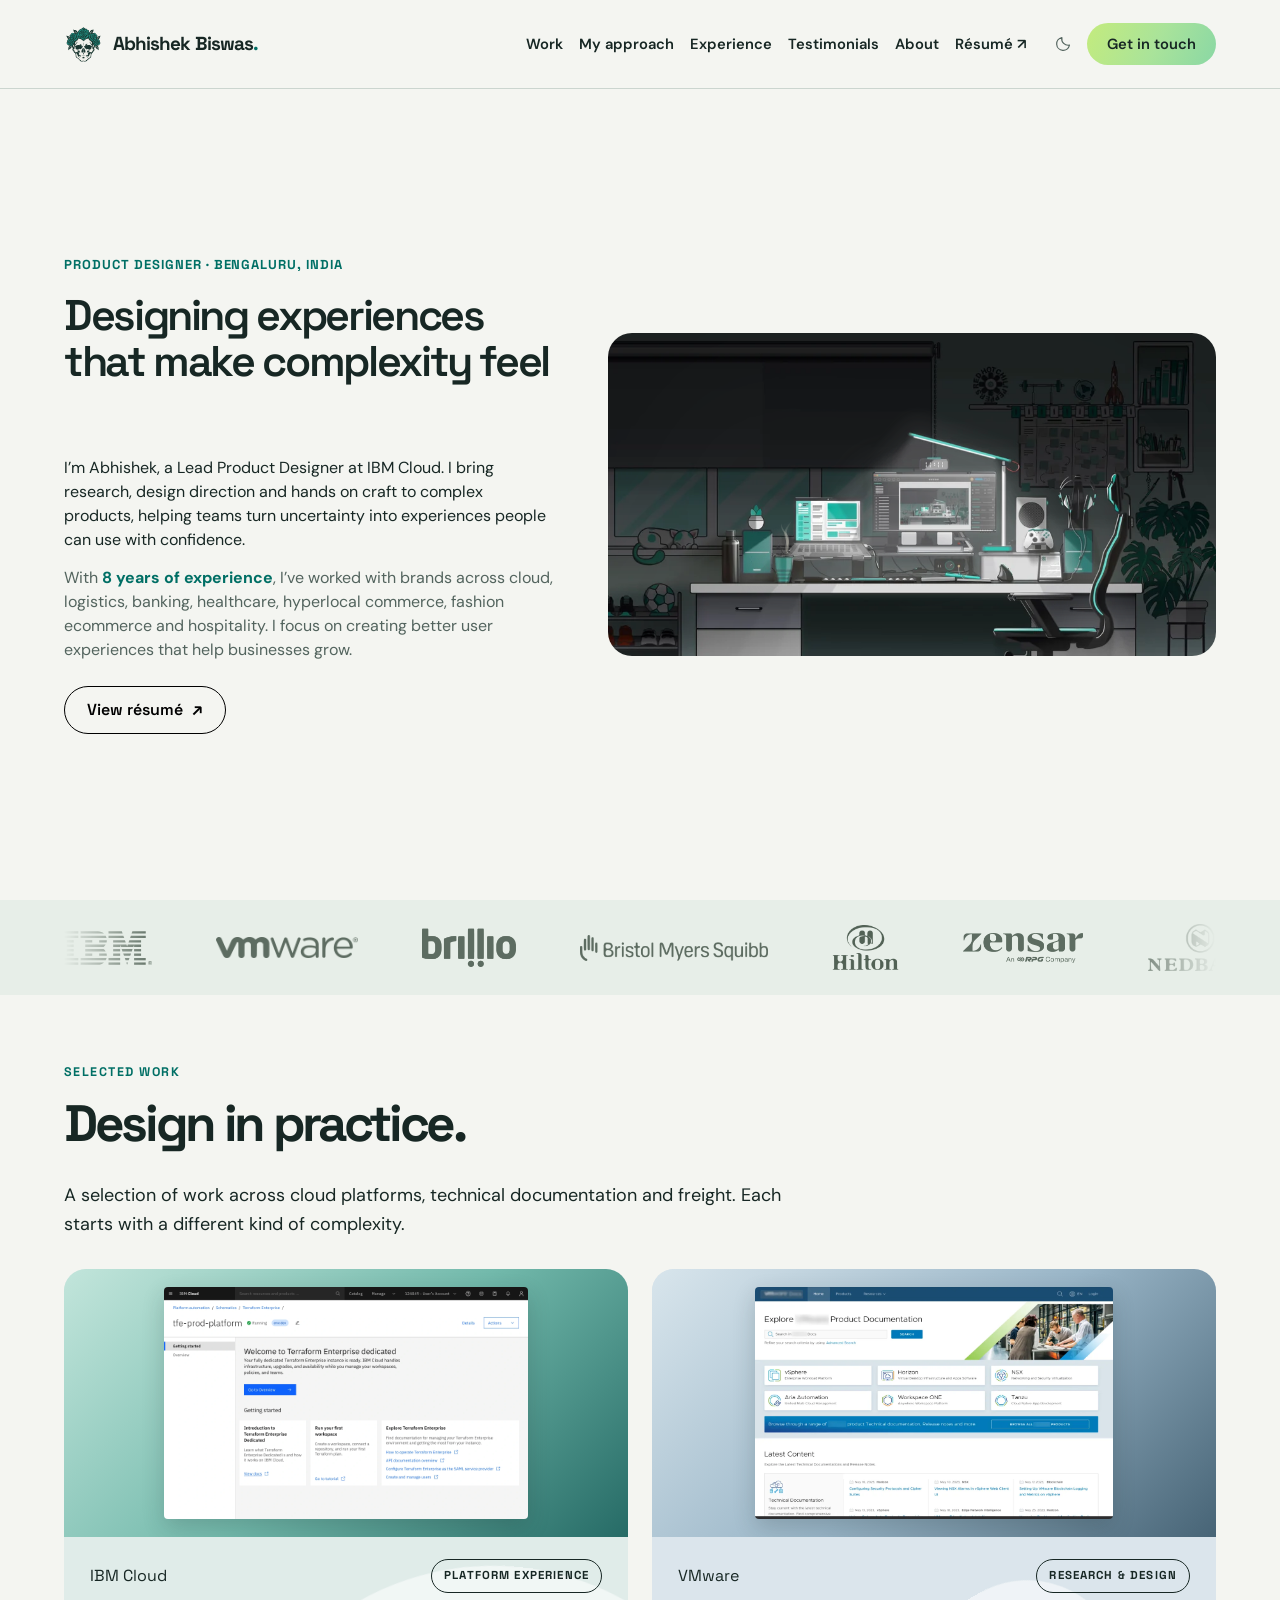
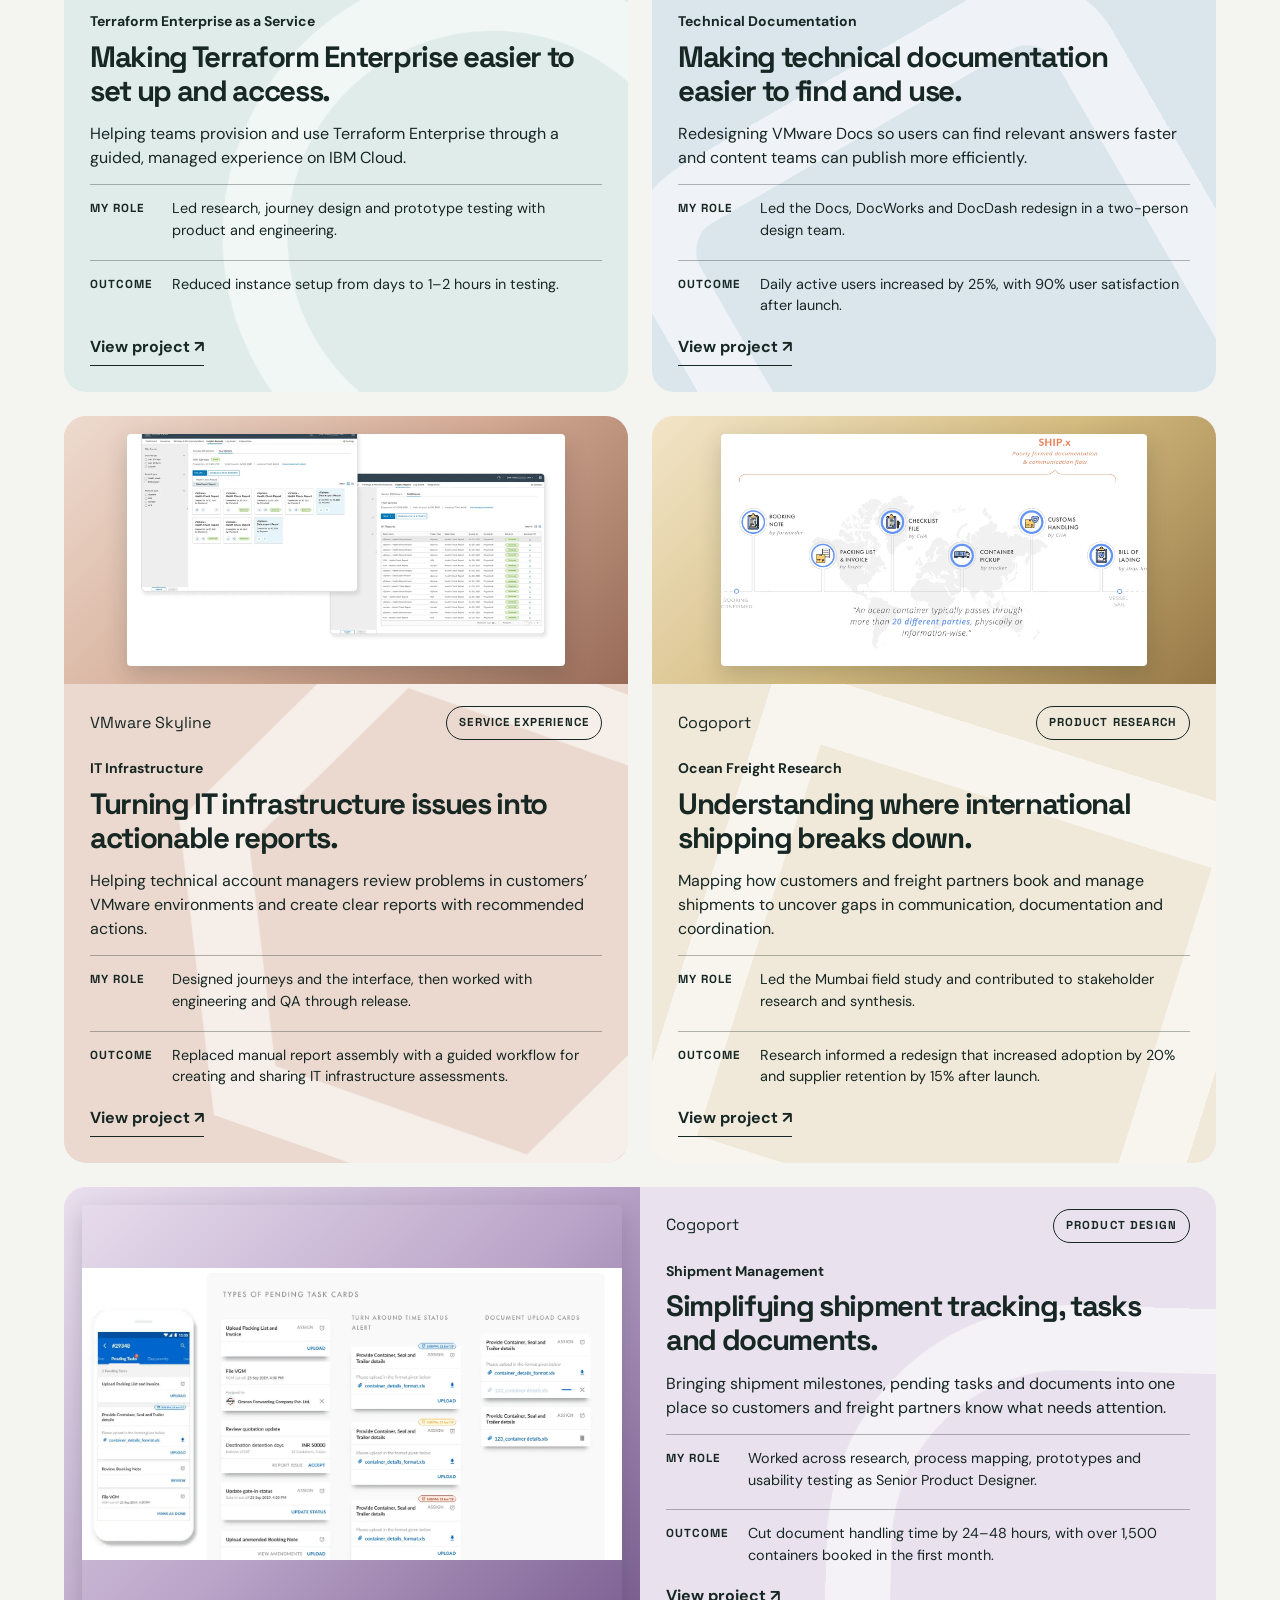
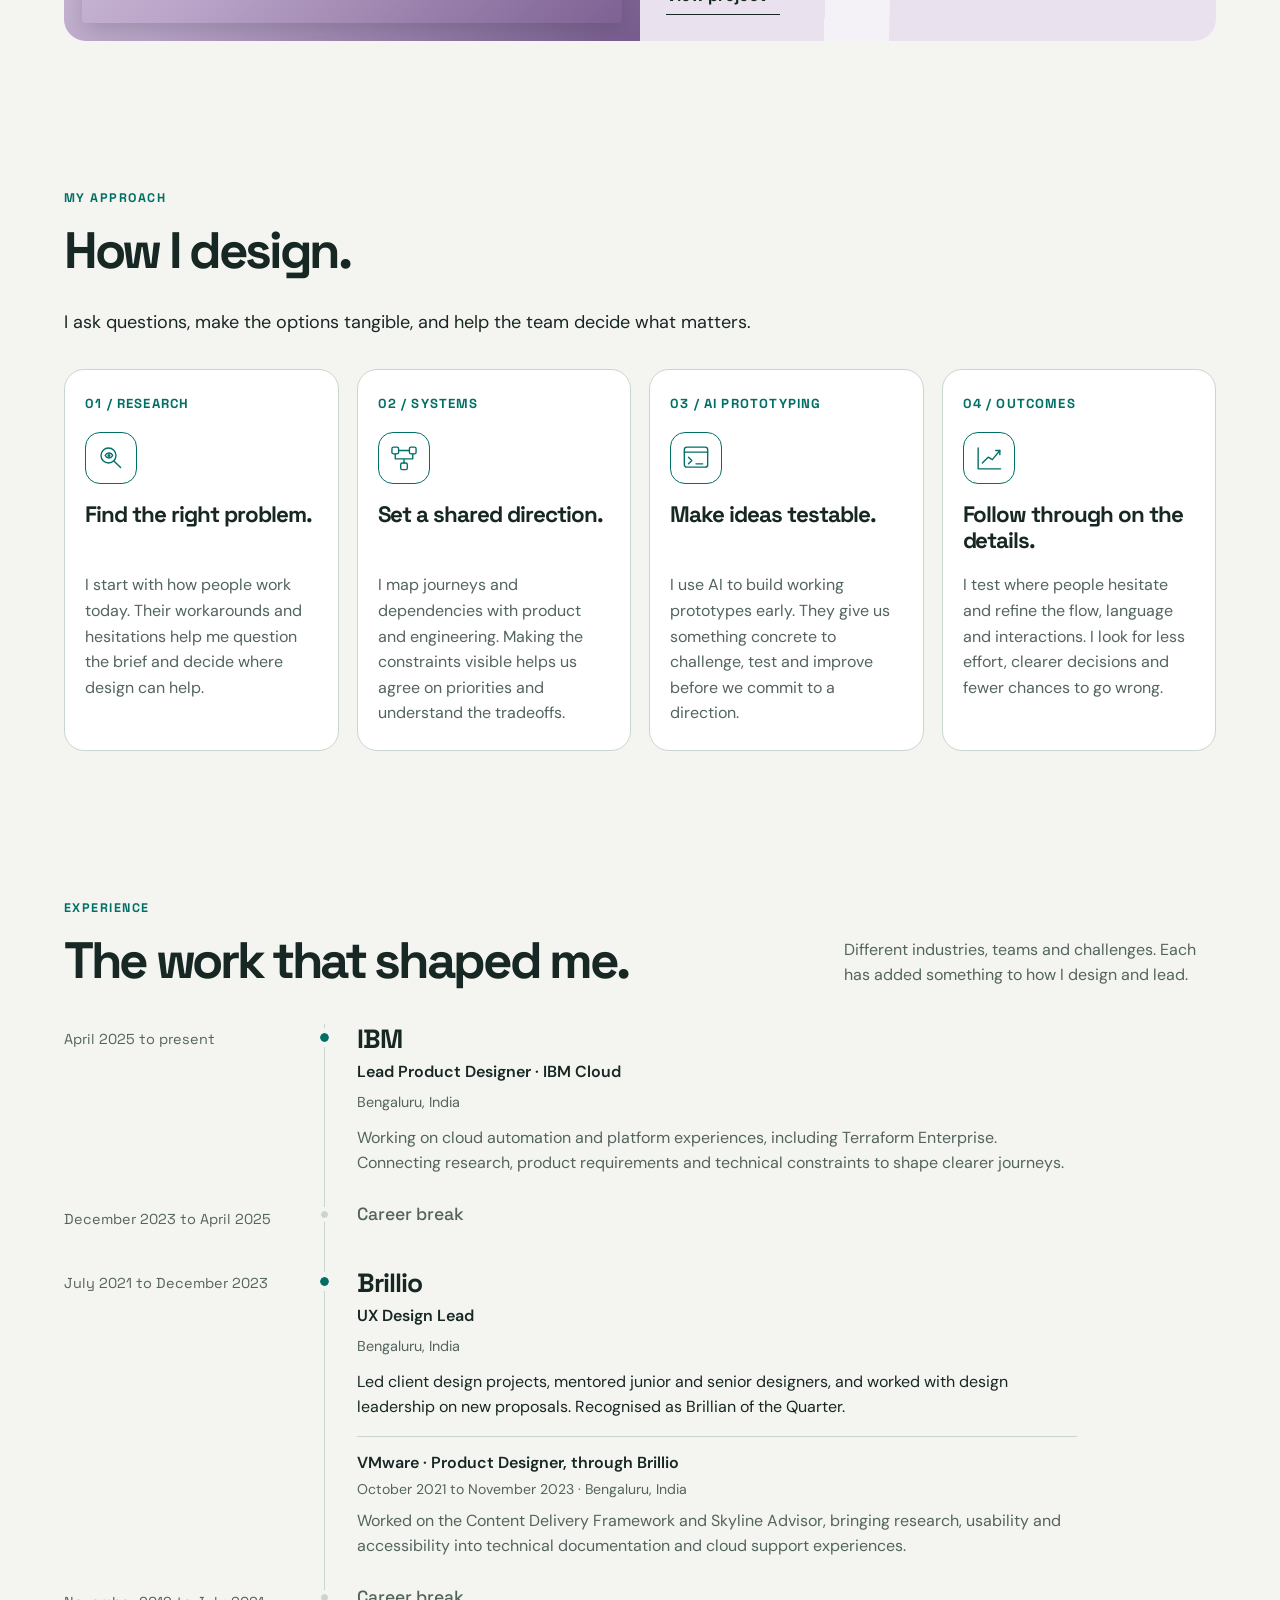
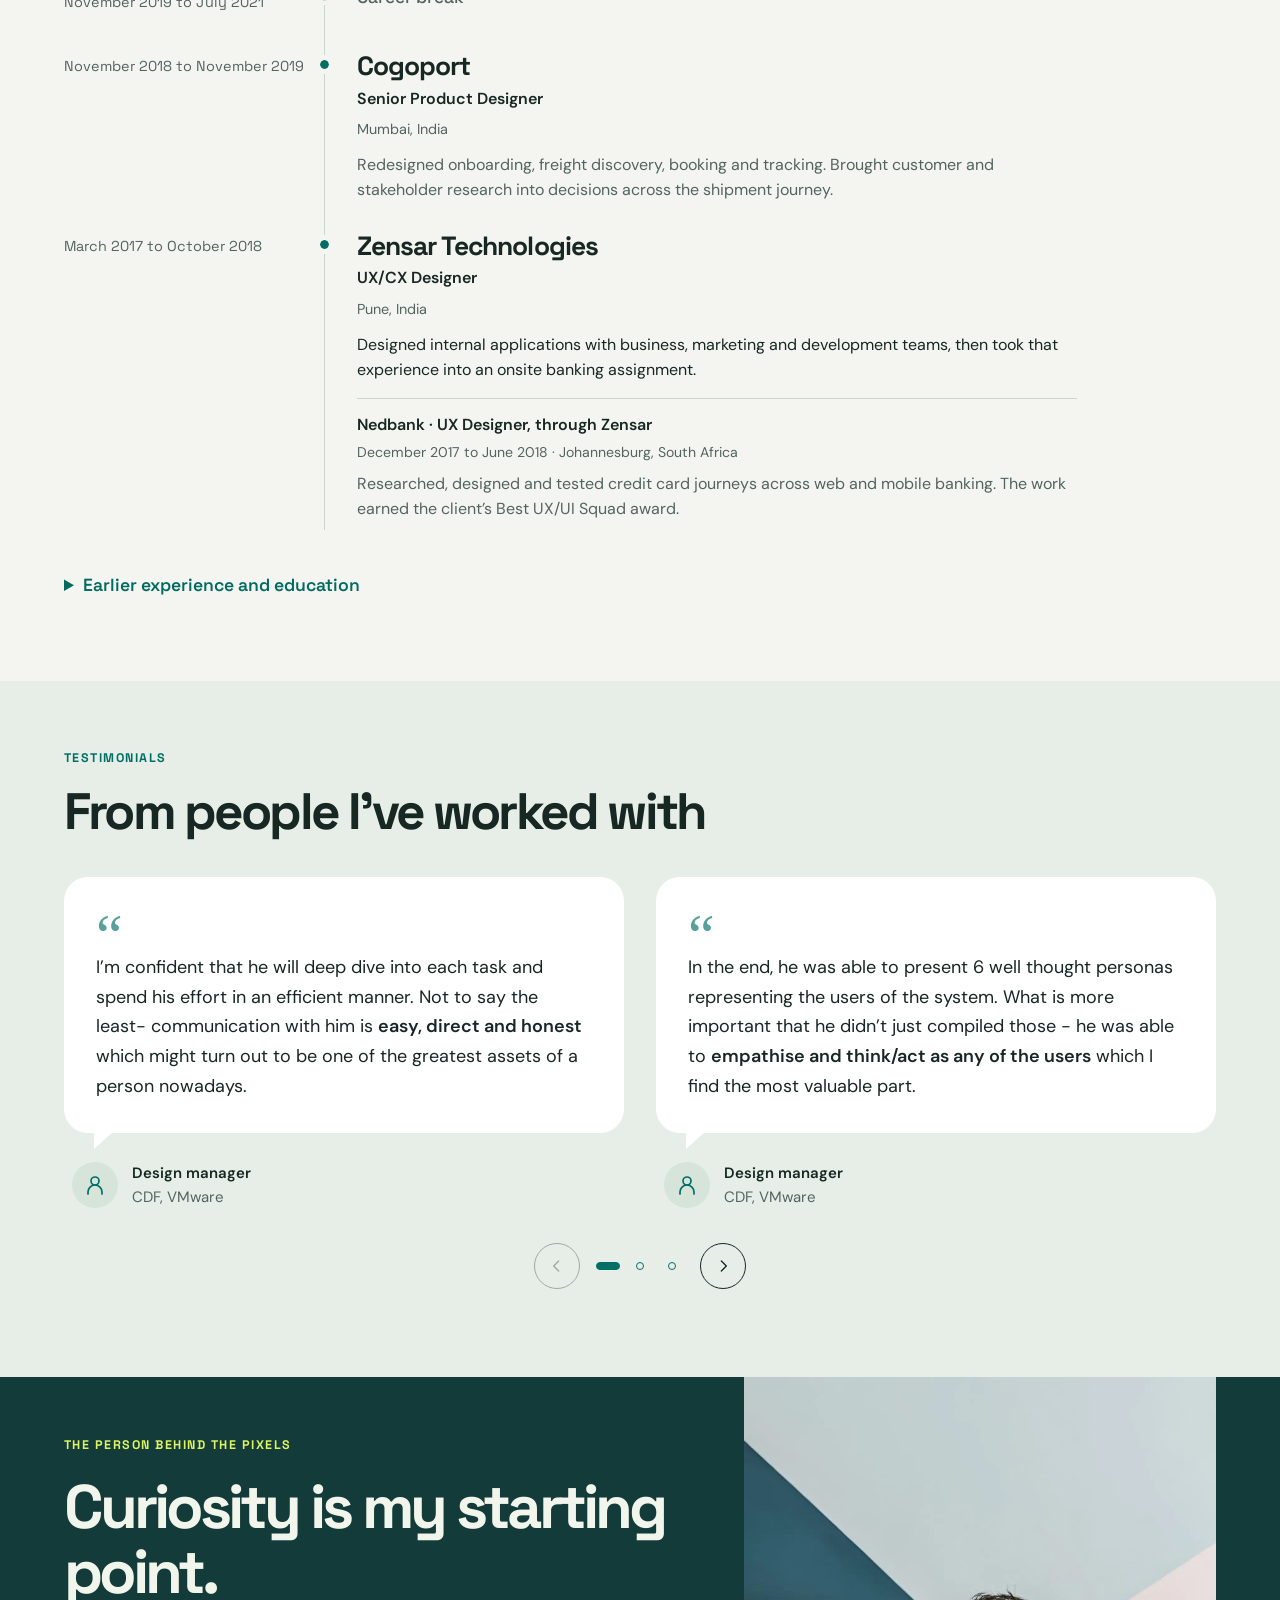
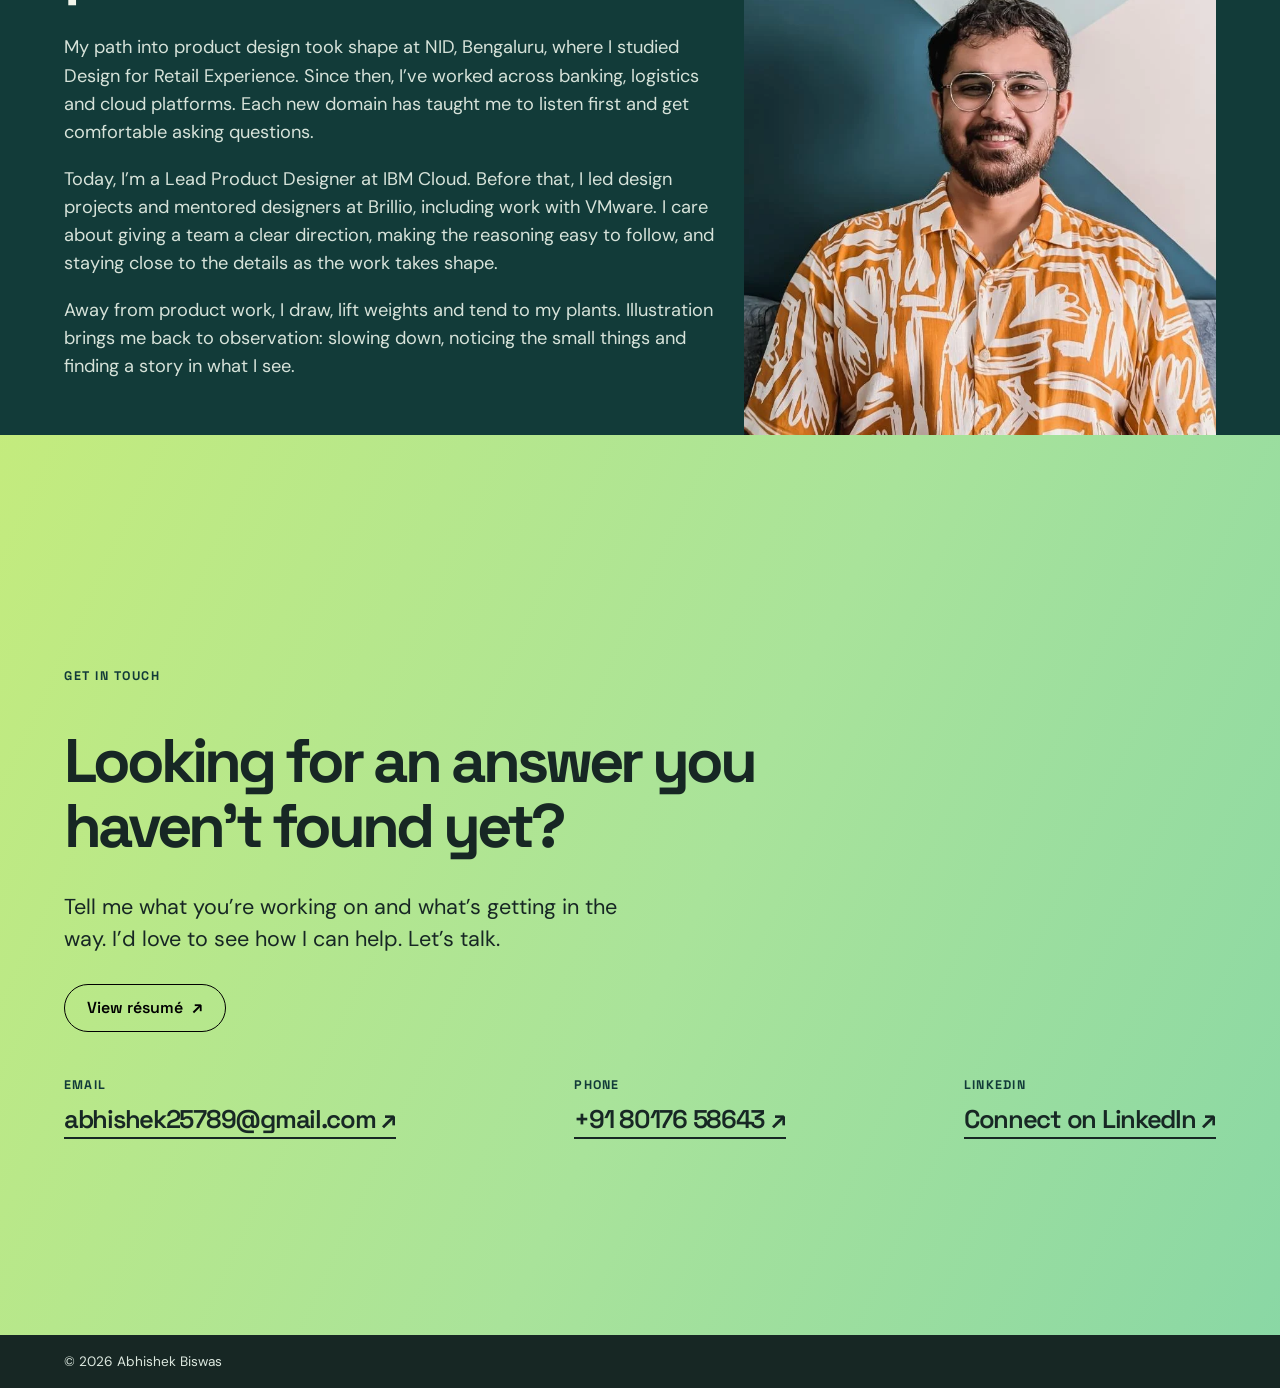
==== commit ecb52c6b: "testimonial 2" ====
--- a/index.html
+++ b/index.html
@@ -176,7 +176,7 @@
 .projects .project.project-research .project-visual{background:linear-gradient(135deg,#f2e5c8 0%,#d4bb7f 52%,#957746 100%)}
 .projects .project.project-shipment .project-visual{background:linear-gradient(135deg,#e9dfee 0%,#bba5c9 52%,#785c8f 100%)}
 </style>
-<link rel="stylesheet" href="/shared/navigation.css?v=256">
+<link rel="stylesheet" href="/shared/navigation.css?v=265">
 <script src="/shared/navigation.js?v=256" defer></script>
 <script src="hero-steam.js?v=184" defer></script>
 <link rel="stylesheet" href="/shared/theme-controls.css?v=187">
@@ -185,11 +185,12 @@
 <link rel="alternate icon" type="image/png" sizes="32x32" href="/favicon-32.png?v=193">
 <link rel="apple-touch-icon" sizes="192x192" href="/favicon-192.png?v=193">
 <link rel="stylesheet" href="/shared/editorial-home.css?v=258">
-<script src="/shared/contact-liquid.js?v=253" type="module"></script>
+<script src="/shared/contact-liquid.js?v=263" type="module"></script>
 <script src="/shared/company-marquee.js?v=257" defer></script>
+<link rel="stylesheet" href="/shared/testimonials.css?v=7">
 </head>
 <body class="theme-home">
-<header class="portfolio-header"><div class="portfolio-header-inner"><a class="portfolio-brand" href="/" aria-label="Abhishek Biswas, home"><img src="/brand-mark.svg?v=2" alt="" width="39" height="39"><span>Abhishek Biswas<b>.</b></span></a><nav class="portfolio-nav" aria-label="Main navigation"><div class="portfolio-menu" id="portfolio-menu"><a href="/#work">Work</a><a href="/#process">My approach</a><a href="/#experience">Experience</a><a href="/#about">About</a><a href="/resume/?v=216" target="_blank" rel="noopener noreferrer">Résumé <span aria-hidden="true">↗</span></a></div><button class="theme-toggle" type="button" aria-label="Switch to dark theme" title="Switch to dark theme"><svg class="theme-sun" width="20" height="20" viewBox="0 0 24 24" fill="none" stroke="currentColor" stroke-width="1.7" stroke-linecap="round" aria-hidden="true"><circle cx="12" cy="12" r="3.8"/><path d="M12 2v2m0 16v2M2 12h2m16 0h2M4.93 4.93l1.42 1.42m11.3 11.3 1.42 1.42M4.93 19.07l1.42-1.42m11.3-11.3 1.42-1.42"/></svg><svg class="theme-moon" width="20" height="20" viewBox="0 0 24 24" fill="none" stroke="currentColor" stroke-width="1.7" stroke-linecap="round" stroke-linejoin="round" aria-hidden="true"><path d="M20.6 13.5A8.6 8.6 0 0 1 10.5 3.4a8.6 8.6 0 1 0 10.1 10.1Z"/></svg></button><a class="portfolio-contact" href="/#contact">Get in touch</a><button class="portfolio-menu-toggle" type="button" aria-expanded="false" aria-controls="portfolio-menu" aria-label="Open navigation menu"><svg width="22" height="22" viewBox="0 0 24 24" fill="none" stroke="currentColor" stroke-width="1.6" stroke-linecap="round" aria-hidden="true"><path class="menu-lines" d="M4 7h16M4 12h16M4 17h16"/><path class="menu-close" d="m6 6 12 12M18 6 6 18"/></svg></button></nav></div></header>
+<header class="portfolio-header"><div class="portfolio-header-inner"><a class="portfolio-brand" href="/" aria-label="Abhishek Biswas, home"><img src="/brand-mark.svg?v=2" alt="" width="39" height="39"><span>Abhishek Biswas<b>.</b></span></a><nav class="portfolio-nav" aria-label="Main navigation"><div class="portfolio-menu" id="portfolio-menu"><a href="/#work">Work</a><a href="/#process">My approach</a><a href="/#experience">Experience</a><a href="/#testimonials">Testimonials</a><a href="/#about">About</a><a href="/resume/?v=216" target="_blank" rel="noopener noreferrer">Résumé <span aria-hidden="true">↗</span></a></div><button class="theme-toggle" type="button" aria-label="Switch to dark theme" title="Switch to dark theme"><svg class="theme-sun" width="20" height="20" viewBox="0 0 24 24" fill="none" stroke="currentColor" stroke-width="1.7" stroke-linecap="round" aria-hidden="true"><circle cx="12" cy="12" r="3.8"/><path d="M12 2v2m0 16v2M2 12h2m16 0h2M4.93 4.93l1.42 1.42m11.3 11.3 1.42 1.42M4.93 19.07l1.42-1.42m11.3-11.3 1.42-1.42"/></svg><svg class="theme-moon" width="20" height="20" viewBox="0 0 24 24" fill="none" stroke="currentColor" stroke-width="1.7" stroke-linecap="round" stroke-linejoin="round" aria-hidden="true"><path d="M20.6 13.5A8.6 8.6 0 0 1 10.5 3.4a8.6 8.6 0 1 0 10.1 10.1Z"/></svg></button><a class="portfolio-contact" href="/#contact">Get in touch</a><button class="portfolio-menu-toggle" type="button" aria-expanded="false" aria-controls="portfolio-menu" aria-label="Open navigation menu"><svg width="22" height="22" viewBox="0 0 24 24" fill="none" stroke="currentColor" stroke-width="1.6" stroke-linecap="round" aria-hidden="true"><path class="menu-lines" d="M4 7h16M4 12h16M4 17h16"/><path class="menu-close" d="m6 6 12 12M18 6 6 18"/></svg></button></nav></div></header>
 <main id="top">
   <div class="intro-stack">
   <section class="hero wrap" aria-labelledby="hero-title"><div class="eyebrow">Product designer · Bengaluru, India</div><div class="hero-lead"><h1 id="hero-title" aria-label="Designing experiences that make complexity feel natural, clear, intuitive and simple.">Designing experiences that make complexity feel <span class="hero-word" aria-hidden="true"><em>natural.</em><em>clear.</em><em>intuitive.</em><em>simple.</em></span></h1></div><div class="hero-bottom"><p class="hero-intro">I’m Abhishek, a Lead Product Designer at IBM Cloud. I bring research, design direction and hands on craft to complex products, helping teams turn uncertainty into experiences people can use with confidence.</p><p class="hero-aside">With <strong class="hero-experience-highlight">8 years of experience</strong>, I’ve worked with brands across cloud, logistics, banking, healthcare, hyperlocal commerce, fashion ecommerce and hospitality. I focus on creating better user experiences that help businesses grow.</p></div><a class="hero-work-link resume-secondary" href="/resume/?v=216" target="_blank" rel="noopener noreferrer" aria-label="View résumé (opens in a new tab)">View résumé <span aria-hidden="true">↗</span></a></section>
@@ -236,6 +237,53 @@
     <div class="career-heading"><div><span class="section-label">Experience</span><h2 id="career-title">The work that shaped me.</h2></div><p>Different industries, teams and challenges. Each has added something to how I design and lead.</p></div>
     <ol class="career-list career-main"><li><div class="career-date">April 2025 to present</div><div class="career-entry"><h3>IBM</h3><p class="career-role">Lead Product Designer · IBM Cloud</p><p class="career-location">Bengaluru, India</p><p>Working on cloud automation and platform experiences, including Terraform Enterprise. Connecting research, product requirements and technical constraints to shape clearer journeys.</p></div></li><li class="career-gap"><div class="career-date">December 2023 to April 2025</div><div class="career-entry"><h3>Career break</h3></div></li><li><div class="career-date">July 2021 to December 2023</div><div class="career-entry"><h3>Brillio</h3><p class="career-role">UX Design Lead</p><p class="career-location">Bengaluru, India</p><p>Led client design projects, mentored junior and senior designers, and worked with design leadership on new proposals. Recognised as Brillian of the Quarter.</p><div class="career-assignment"><strong>VMware · Product Designer, through Brillio</strong><span>October 2021 to November 2023 · Bengaluru, India</span><p>Worked on the Content Delivery Framework and Skyline Advisor, bringing research, usability and accessibility into technical documentation and cloud support experiences.</p></div></div></li><li class="career-gap"><div class="career-date">November 2019 to July 2021</div><div class="career-entry"><h3>Career break</h3></div></li><li><div class="career-date">November 2018 to November 2019</div><div class="career-entry"><h3>Cogoport</h3><p class="career-role">Senior Product Designer</p><p class="career-location">Mumbai, India</p><p>Redesigned onboarding, freight discovery, booking and tracking. Brought customer and stakeholder research into decisions across the shipment journey.</p></div></li><li><div class="career-date">March 2017 to October 2018</div><div class="career-entry"><h3>Zensar Technologies</h3><p class="career-role">UX/CX Designer</p><p class="career-location">Pune, India</p><p>Designed internal applications with business, marketing and development teams, then took that experience into an onsite banking assignment.</p><div class="career-assignment"><strong>Nedbank · UX Designer, through Zensar</strong><span>December 2017 to June 2018 · Johannesburg, South Africa</span><p>Researched, designed and tested credit card journeys across web and mobile banking. The work earned the client’s Best UX/UI Squad award.</p></div></div></li></ol><details class="career-earlier"><summary>Earlier experience and education</summary><ol class="career-list"><li class="career-early"><div class="career-date">December 2016 to February 2017</div><div class="career-entry"><h3>Doodhwala</h3><p class="career-role">Freelance UX/UI Designer</p><p class="career-location">Bengaluru, India</p><p>Reworked the mobile app around everyday grocery and dairy shopping, alongside branding and an icon set.</p></div></li><li class="career-early"><div class="career-date">June 2016 to November 2016</div><div class="career-entry"><h3>Wooplr</h3><p class="career-role">UX Design Intern</p><p class="career-location">Bengaluru, India</p><p>Helped the product team develop a framework for opening online fashion stores without holding inventory.</p></div></li><li class="career-early"><div class="career-date">May 2015 to June 2015</div><div class="career-entry"><h3>Toshiba</h3><p class="career-role">Research Intern</p><p class="career-location">Bengaluru, India</p><p>Explored a sustainable business model for wastewater management through NID’s summer programme.</p></div></li><li class="career-foundation"><div class="career-date">2014 to 2017</div><div class="career-entry"><h3>NID Bengaluru</h3><p class="career-role">Master of Design</p><p class="career-location">Bengaluru, India</p><p>Design for Retail Experience</p></div></li><li class="career-early"><div class="career-date">May 2013 to April 2014</div><div class="career-entry"><h3>Fashion and lifestyle design</h3><p class="career-role">Arvind Lifestyle Brands · Logotech Clothing · Kariwala Industries</p><p class="career-location">Arvind: Bengaluru, India<br>Logotech and Kariwala: Kolkata, India</p><p>Early work in fashion and accessories, before moving into research and digital product design.</p></div></li><li class="career-foundation"><div class="career-date">2009 to 2013</div><div class="career-entry"><h3>NIFT Kolkata</h3><p class="career-role">Bachelor of Design</p><p class="career-location">Kolkata, India</p><p>Fashion Design</p></div></li></ol></details>
   </section>
+  <section id="testimonials" class="testimonials" aria-labelledby="testimonials-title" data-testimonials-carousel>
+    <div class="wrap">
+    <div class="testimonials-heading">
+      <div>
+      <span class="section-label">Testimonials</span>
+      <h2 id="testimonials-title">From people I’ve worked with</h2>
+      </div>
+    </div>
+    <div class="testimonials-track" id="testimonials-track" role="group" aria-label="Testimonials">
+      <figure class="feedback-quote" role="group" aria-roledescription="slide" aria-label="1 of 4">
+        <blockquote class="feedback-copy" id="feedback-communication">
+          <span class="feedback-mark" aria-hidden="true">“</span>
+          <p class="feedback-full">I’m confident that he will deep dive into each task and spend his effort in an efficient manner. Not to say the least- communication with him is <strong>easy, direct and honest</strong> which might turn out to be one of the greatest assets of a person nowadays.</p>
+        </blockquote>
+        <figcaption class="feedback-attribution"><span class="feedback-avatar" aria-hidden="true"><svg viewBox="0 0 24 24" width="24" height="24" fill="none" stroke="currentColor" stroke-width="1.7" stroke-linecap="round" stroke-linejoin="round"><circle cx="12" cy="8" r="4"/><path d="M5 21v-2a7 7 0 0 1 14 0v2"/></svg></span><span class="feedback-author"><strong>Design manager</strong><span>CDF, VMware</span></span></figcaption>
+      </figure>
+      <figure class="feedback-quote" role="group" aria-roledescription="slide" aria-label="2 of 4">
+        <blockquote class="feedback-copy" id="feedback-research">
+          <span class="feedback-mark" aria-hidden="true">“</span>
+          <p class="feedback-full">In the end, he was able to present 6 well thought personas representing the users of the system. What is more important that he didn’t just compiled those - he was able to <strong>empathise and think/act as any of the users</strong> which I find the most valuable part.</p>
+        </blockquote>
+        <figcaption class="feedback-attribution"><span class="feedback-avatar" aria-hidden="true"><svg viewBox="0 0 24 24" width="24" height="24" fill="none" stroke="currentColor" stroke-width="1.7" stroke-linecap="round" stroke-linejoin="round"><circle cx="12" cy="8" r="4"/><path d="M5 21v-2a7 7 0 0 1 14 0v2"/></svg></span><span class="feedback-author"><strong>Design manager</strong><span>CDF, VMware</span></span></figcaption>
+      </figure>
+      <figure class="feedback-quote" role="group" aria-roledescription="slide" aria-label="3 of 4">
+        <blockquote class="feedback-copy" id="feedback-initiative">
+          <span class="feedback-mark" aria-hidden="true">“</span>
+          <p class="feedback-full">His proactiveness in <strong>asking clarifying questions</strong> on requirements, assumptions and quick design turnaround time was highly appreciated by the cross functional teams.</p>
+        </blockquote>
+        <figcaption class="feedback-attribution"><span class="feedback-avatar" aria-hidden="true"><svg viewBox="0 0 24 24" width="24" height="24" fill="none" stroke="currentColor" stroke-width="1.7" stroke-linecap="round" stroke-linejoin="round"><circle cx="12" cy="8" r="4"/><path d="M5 21v-2a7 7 0 0 1 14 0v2"/></svg></span><span class="feedback-author"><strong>Design manager</strong><span>Skyline, VMware</span></span></figcaption>
+      </figure>
+      <figure class="feedback-quote" role="group" aria-roledescription="slide" aria-label="4 of 4">
+        <blockquote class="feedback-copy" id="feedback-commitment">
+          <span class="feedback-mark" aria-hidden="true">“</span>
+          <p class="feedback-full">From successfully understanding the domain, how the entire PSC lifecycle works in Brillio to participating in <strong>brainstorming sessions, user interviews</strong>, you spent time on this project by finding time over your client delivery commitments.</p>
+        </blockquote>
+        <figcaption class="feedback-attribution"><span class="feedback-avatar" aria-hidden="true"><svg viewBox="0 0 24 24" width="24" height="24" fill="none" stroke="currentColor" stroke-width="1.7" stroke-linecap="round" stroke-linejoin="round"><circle cx="12" cy="8" r="4"/><path d="M5 21v-2a7 7 0 0 1 14 0v2"/></svg></span><span class="feedback-author"><strong>Sr. PM, digital solutions</strong><span>Brillio</span></span></figcaption>
+      </figure>
+    </div>
+    <div class="testimonials-controls" hidden>
+      <button type="button" class="testimonials-control" data-testimonials-prev aria-label="Previous testimonial" aria-controls="testimonials-track" aria-disabled="true"><svg viewBox="0 0 24 24" width="20" height="20" fill="none" stroke="currentColor" stroke-width="1.6" stroke-linecap="round" stroke-linejoin="round" aria-hidden="true" focusable="false"><path d="m14 6-6 6 6 6"/></svg></button>
+      <div class="testimonials-pagination" role="group" aria-label="Testimonial positions"></div>
+      <button type="button" class="testimonials-control" data-testimonials-next aria-label="Next testimonial" aria-controls="testimonials-track"><svg viewBox="0 0 24 24" width="20" height="20" fill="none" stroke="currentColor" stroke-width="1.6" stroke-linecap="round" stroke-linejoin="round" aria-hidden="true" focusable="false"><path d="m10 6 6 6-6 6"/></svg></button>
+    </div>
+    <p class="testimonials-status" role="status" aria-live="polite" aria-atomic="true"></p>
+    </div>
+  </section>
+
   <div class="about-contact-stack">
   <section id="about" class="about"><div class="wrap about-layout"><div class="about-copy"><span class="eyebrow">The person behind the pixels</span><h2>Curiosity is my starting point.</h2><p>My path into product design took shape at NID, Bengaluru, where I studied Design for Retail Experience. Since then, I’ve worked across banking, logistics and cloud platforms. Each new domain has taught me to listen first and get comfortable asking questions.</p><p>Today, I’m a Lead Product Designer at IBM Cloud. Before that, I led design projects and mentored designers at Brillio, including work with VMware. I care about giving a team a clear direction, making the reasoning easy to follow, and staying close to the details as the work takes shape.</p><p>Away from product work, I draw, lift weights and tend to my plants. Illustration brings me back to observation: slowing down, noticing the small things and finding a story in what I see.</p></div><div class="portrait-frame"><img class="portrait" src="abhishek-portrait.webp" alt="Portrait of Abhishek Biswas" loading="lazy" decoding="async"></div></div></section>
   <section id="contact" class="contact"><div class="wrap"><span class="section-label contact-label" aria-label="Get in touch"><span class="label-text" aria-hidden="true">Get in touch</span><span class="label-hand" aria-hidden="true"><img src="/brand-mark.svg?v=2" alt="" width="72" height="72"></span></span><h2>Looking for an answer you haven’t found yet?</h2><p class="contact-intro">Tell me what you’re working on and what’s getting in the way. I’d love to see how I can help. Let’s talk.</p><div class="contact-resume"><a class="resume-button resume-secondary" href="/resume/?v=216" target="_blank" rel="noopener noreferrer" aria-label="View résumé (opens in a new tab)">View résumé <span aria-hidden="true">↗</span></a></div><div class="contact-grid"><div><span class="contact-detail-label">Email</span><a href="mailto:abhishek25789@gmail.com">abhishek25789@gmail.com ↗</a></div><div><span class="contact-detail-label">Phone</span><a href="tel:+918017658643">+91 80176 58643 ↗</a></div><div><span class="contact-detail-label">LinkedIn</span><a href="https://www.linkedin.com/in/iam-abhishekbiswas/" target="_blank" rel="noopener noreferrer">Connect on LinkedIn ↗</a></div></div></div></section>
@@ -302,4 +350,5 @@
 document.querySelectorAll('.process-steps .process-icon').forEach(button=>button.addEventListener('click',()=>button.setAttribute('aria-pressed',String(button.getAttribute('aria-pressed')!=='true'))));
 
 </script>
+<script src="/shared/testimonials.js?v=4" defer></script>
 </body></html>
--- a/shared/navigation.css
+++ b/shared/navigation.css
@@ -16,6 +16,9 @@
 .portfolio-header .portfolio-nav .portfolio-contact:hover{color:#172724;filter:brightness(.96)}
 /* Shared fluid surface for the contact fold and every navigation contact button. */
 #contact.contact{isolation:isolate}
+/* iPhone/iPad keep the animated gradient without a resizable WebGL surface. */
+#contact.contact[data-liquid-mode="css"]{min-height:100svh;background-color:#a9e39a}
+.portfolio-header .portfolio-nav .portfolio-contact[data-liquid-mode="css"]{background-color:#a9e39a}
 .portfolio-header .portfolio-nav .portfolio-contact{position:relative;isolation:isolate;overflow:hidden}
 .contact-liquid{position:absolute;inset:0;z-index:-1;display:block;width:100%;height:100%;pointer-events:none;opacity:0;transition:opacity .7s ease;contain:strict}
 .contact-liquid.is-flowing{opacity:1}
@@ -41,7 +44,11 @@
 .portfolio-scroll-top:hover{background:#0d574e;transform:translateY(-3px)}
 .portfolio-scroll-top:focus-visible{outline:3px solid #008f82;outline-offset:3px}
 .portfolio-scroll-top svg{display:block}
-#work,#process,#experience,#about,#contact{scroll-margin-top:100px}
+#work,#process,#experience,#testimonials,#about,#contact{scroll-margin-top:100px}
+@media(min-width:1101px) and (max-width:1280px){
+ .portfolio-header-inner{gap:20px}
+ .portfolio-header .portfolio-nav,.portfolio-header .portfolio-menu{gap:16px}
+}
 @media(max-width:1100px){
  .portfolio-header-inner{min-height:72px;padding:0 24px;gap:16px;flex-wrap:nowrap}
  .portfolio-header .portfolio-nav{gap:12px}
--- a/shared/testimonials.css
+++ b/shared/testimonials.css
@@ -0,0 +1,40 @@
+/* Testimonials share the page grid, colour tokens and quiet controls. */
+.testimonials{--testimonial-per-view:2;--testimonial-gap:32px;--feedback-background:#e7eee8;--feedback-bubble:#fff;--feedback-avatar:#d6e4da;--feedback-accent:#006f65;padding-block:64px 88px;background:var(--feedback-background);color:var(--ink)}
+html[data-theme="dark"] .testimonials{--feedback-background:#1b2a24;--feedback-bubble:#20332c;--feedback-avatar:#2a4439;--feedback-accent:#8cdbbe}
+.testimonials-heading{margin-bottom:32px}
+.testimonials-heading>div:first-child{min-width:0}
+.testimonials .section-label{color:#006f65}
+html[data-theme="dark"] .testimonials .section-label{color:var(--teal)}
+.testimonials-heading h2{max-width:820px;margin:14px 0 0;font-size:clamp(2.25rem,4vw,3.5rem);line-height:1.08;letter-spacing:-.055em}
+.testimonials-track{display:grid;grid-auto-flow:column;grid-auto-columns:calc((100% - var(--testimonial-gap))/2);gap:var(--testimonial-gap);overflow-x:auto;overscroll-behavior-x:contain;scroll-snap-type:x mandatory;scrollbar-width:thin;scrollbar-color:var(--teal) transparent;padding-block:6px 18px;-webkit-overflow-scrolling:touch}
+.testimonials.is-enhanced .testimonials-track{scrollbar-width:none}
+.testimonials.is-enhanced .testimonials-track::-webkit-scrollbar{display:none}
+.testimonials .feedback-quote{display:flex;flex-direction:column;min-width:0;margin:0;scroll-snap-align:start;scroll-margin-inline:0}
+.testimonials .feedback-mark{display:block;width:max-content;height:40px;margin-bottom:8px;font-family:Georgia,serif;font-size:60px;line-height:1;color:var(--feedback-accent);opacity:.65;transform:translateY(0);transition:transform .2s ease,opacity .2s ease;user-select:none}
+.testimonials .feedback-copy{position:relative;flex:1;min-width:0;margin:0;padding:28px 32px 32px;background:var(--feedback-bubble);border:0;border-radius:24px;overflow-wrap:break-word}
+.testimonials .feedback-copy:after{content:"";position:absolute;left:30px;bottom:-16px;width:0;height:0;border-top:18px solid var(--feedback-bubble);border-right:20px solid transparent;pointer-events:none}
+.testimonials .feedback-copy p{margin:0;font:400 1.125rem/1.65 'DM Sans',sans-serif;letter-spacing:0;color:var(--ink)}
+.testimonials .feedback-copy strong{font-weight:600}
+.testimonials .feedback-attribution{display:flex;align-items:center;gap:14px;margin-top:28px;padding-left:8px;color:var(--muted);font:400 .9375rem/1.6 'DM Sans',sans-serif}
+.testimonials .feedback-attribution strong{display:block;color:var(--ink);font-weight:600}
+.testimonials .feedback-attribution span{display:block}
+.testimonials .feedback-attribution .feedback-avatar{display:grid;place-items:center;flex:0 0 46px;width:46px;height:46px;border-radius:50%;background:var(--feedback-avatar);color:var(--feedback-accent)}
+.testimonials .feedback-avatar svg{display:block;width:24px;height:24px}
+.testimonials .feedback-author{min-width:0;overflow-wrap:break-word}
+.testimonials-controls{display:flex;align-items:center;justify-content:center;gap:12px;margin-top:16px}
+.testimonials-controls[hidden]{display:none}
+.testimonials-pagination{display:flex;align-items:center;justify-content:center}
+.testimonials-indicator{display:grid;place-items:center;flex:none;width:32px;height:44px;margin:0;padding:0;border:0;border-radius:999px;background:transparent;color:var(--feedback-accent);cursor:pointer}
+.testimonials-indicator::before{content:"";width:8px;height:8px;box-sizing:border-box;border:1.5px solid currentColor;border-radius:999px;transition:width .2s ease,background-color .2s ease}
+.testimonials-indicator[aria-current="true"]::before{width:24px;background:currentColor}
+.testimonials-indicator:focus-visible{outline:3px solid var(--teal);outline-offset:2px}
+.testimonials .testimonials-control{display:grid;place-items:center;flex:none;width:46px;height:46px;padding:0;border:1px solid var(--ink);border-radius:50%;background:transparent;color:var(--ink);font:400 2rem/1 'DM Sans',sans-serif;cursor:pointer;box-shadow:none;transition:background-color .2s ease,color .2s ease,opacity .2s ease}
+.testimonials .testimonials-control svg{display:block;width:20px;height:20px}
+.testimonials .testimonials-control[aria-disabled="true"]{opacity:.35;cursor:default}
+.testimonials .testimonials-control:focus-visible{outline:3px solid var(--teal);outline-offset:4px}
+.testimonials-status{position:absolute!important;width:1px;height:1px;padding:0;margin:-1px;overflow:hidden;clip:rect(0,0,0,0);white-space:nowrap;border:0}
+@media(hover:hover) and (pointer:fine){.testimonials .feedback-quote:hover .feedback-mark{opacity:1;transform:translateY(-3px)}.testimonials .testimonials-control:not([aria-disabled="true"]):hover{background:var(--ink);color:var(--paper)}}
+@media(max-width:900px){.testimonials{--testimonial-gap:32px}.testimonials-heading h2{max-width:680px}}
+@media(max-width:700px){.testimonials{--testimonial-per-view:1;--testimonial-gap:24px;padding-block:40px 56px}.testimonials-track{grid-auto-columns:100%}.testimonials-heading{margin-bottom:20px}.testimonials .feedback-copy{padding:24px}.testimonials .feedback-attribution{margin-top:28px}}
+@media(prefers-reduced-motion:reduce){.testimonials .feedback-mark,.testimonials .testimonials-control,.testimonials-indicator::before{transition:none}.testimonials .feedback-quote:hover .feedback-mark{transform:none}.testimonials-track{scroll-behavior:auto}}
+@media print{.testimonials-controls{display:none!important}.testimonials-track{grid-auto-flow:row;grid-template-columns:1fr;grid-auto-columns:auto;overflow:visible}.testimonials .feedback-quote{break-inside:avoid}}
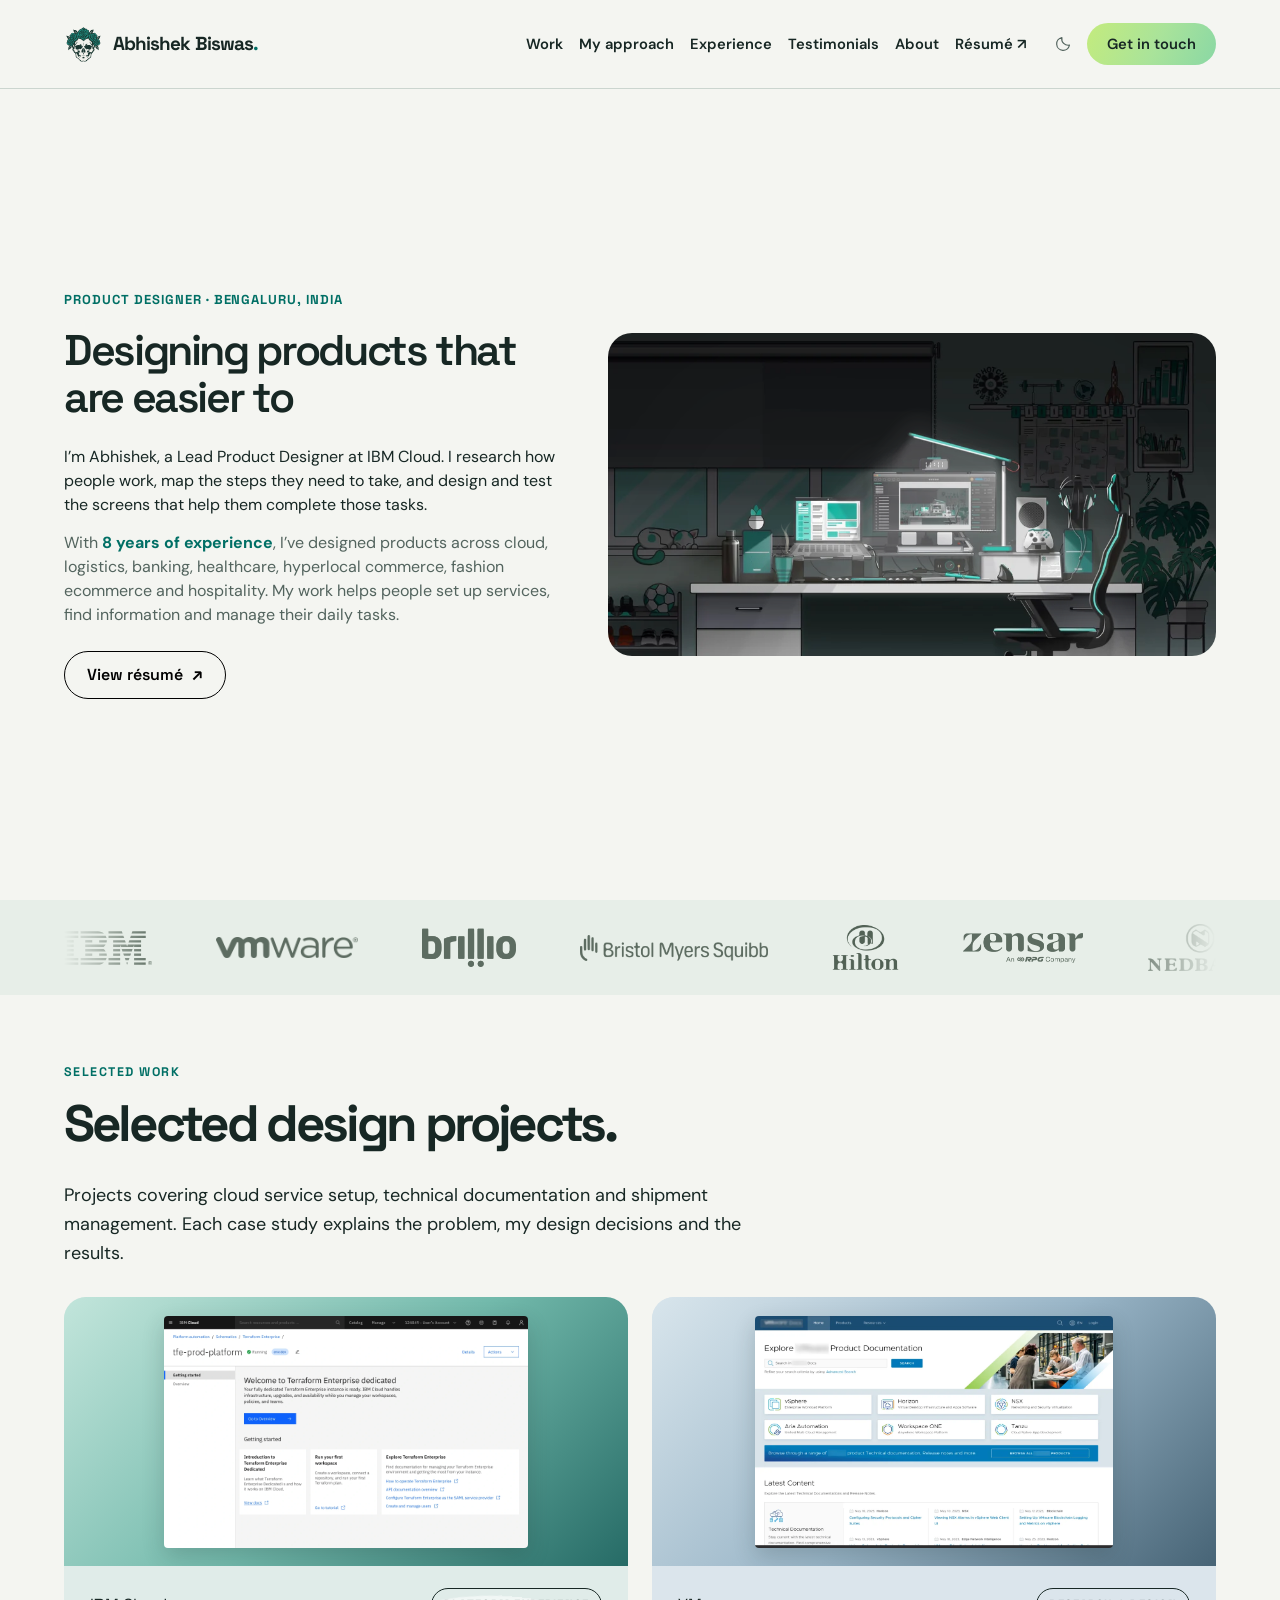
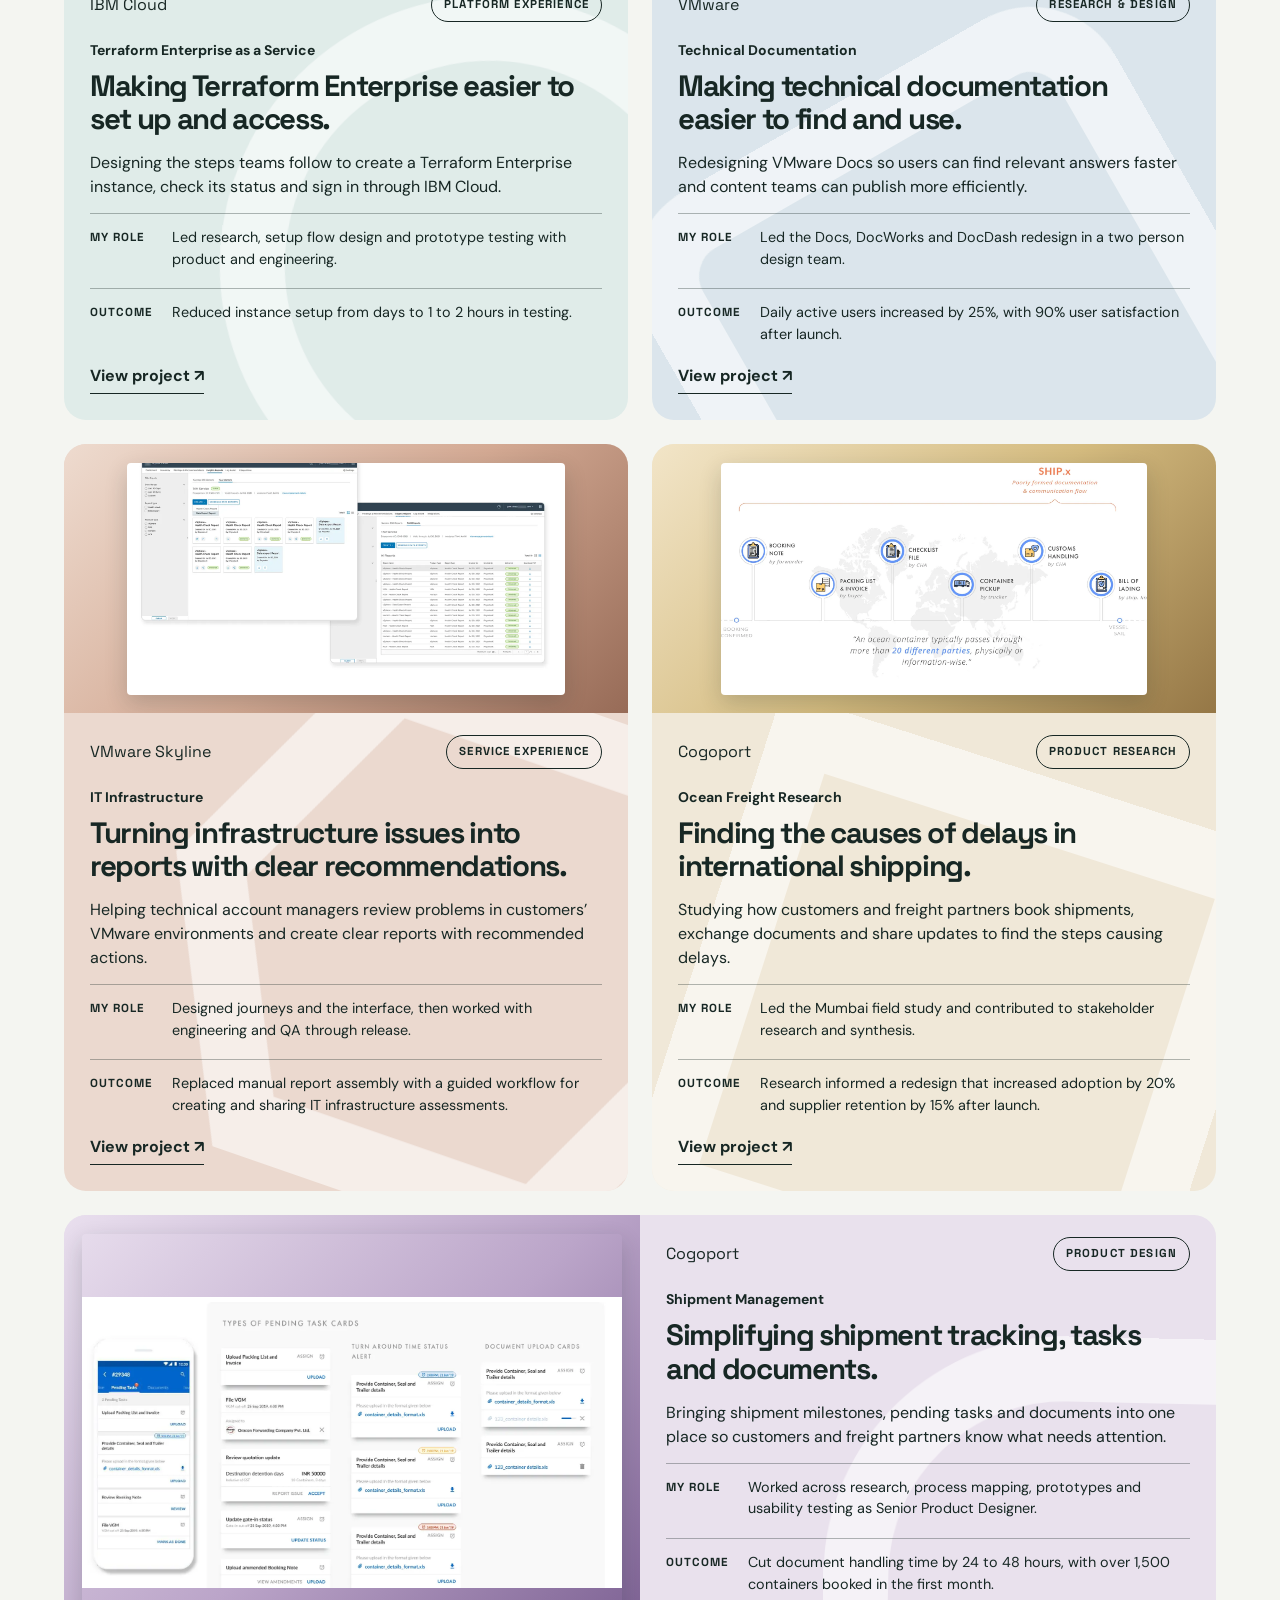
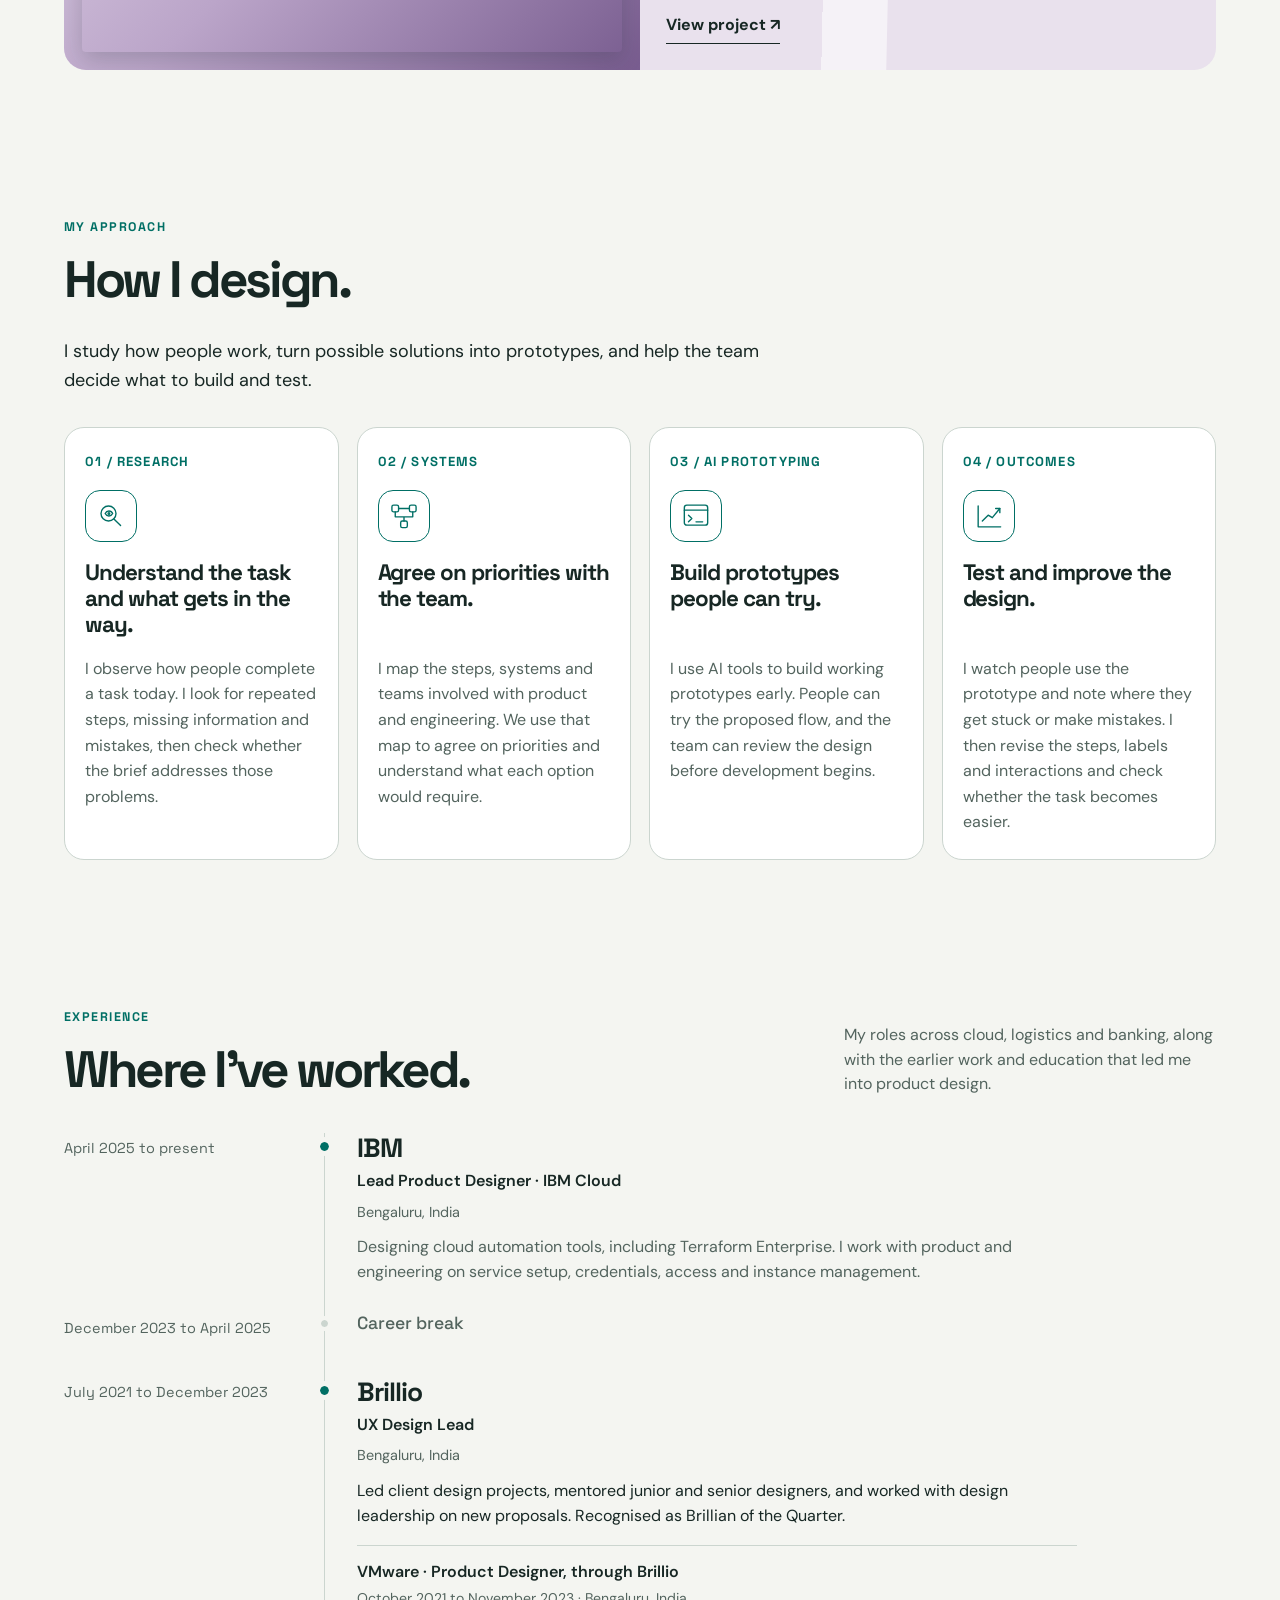
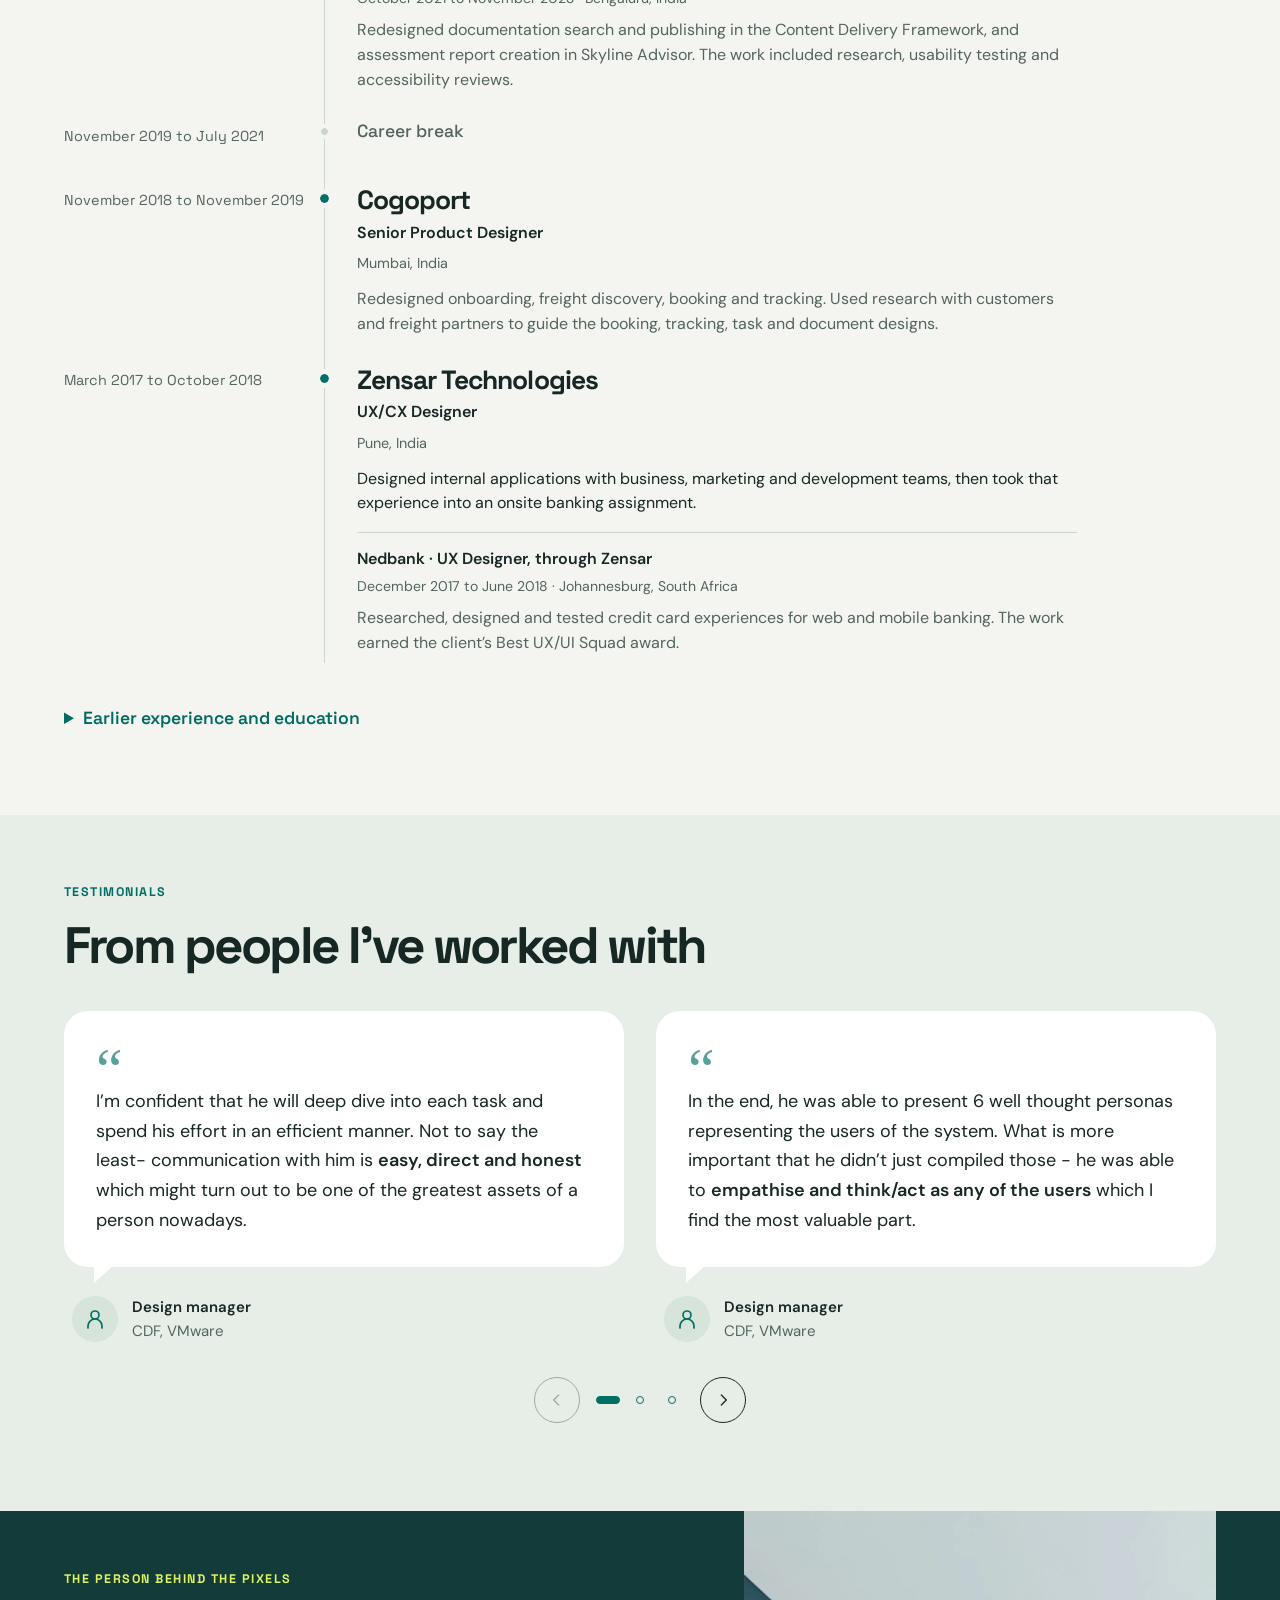
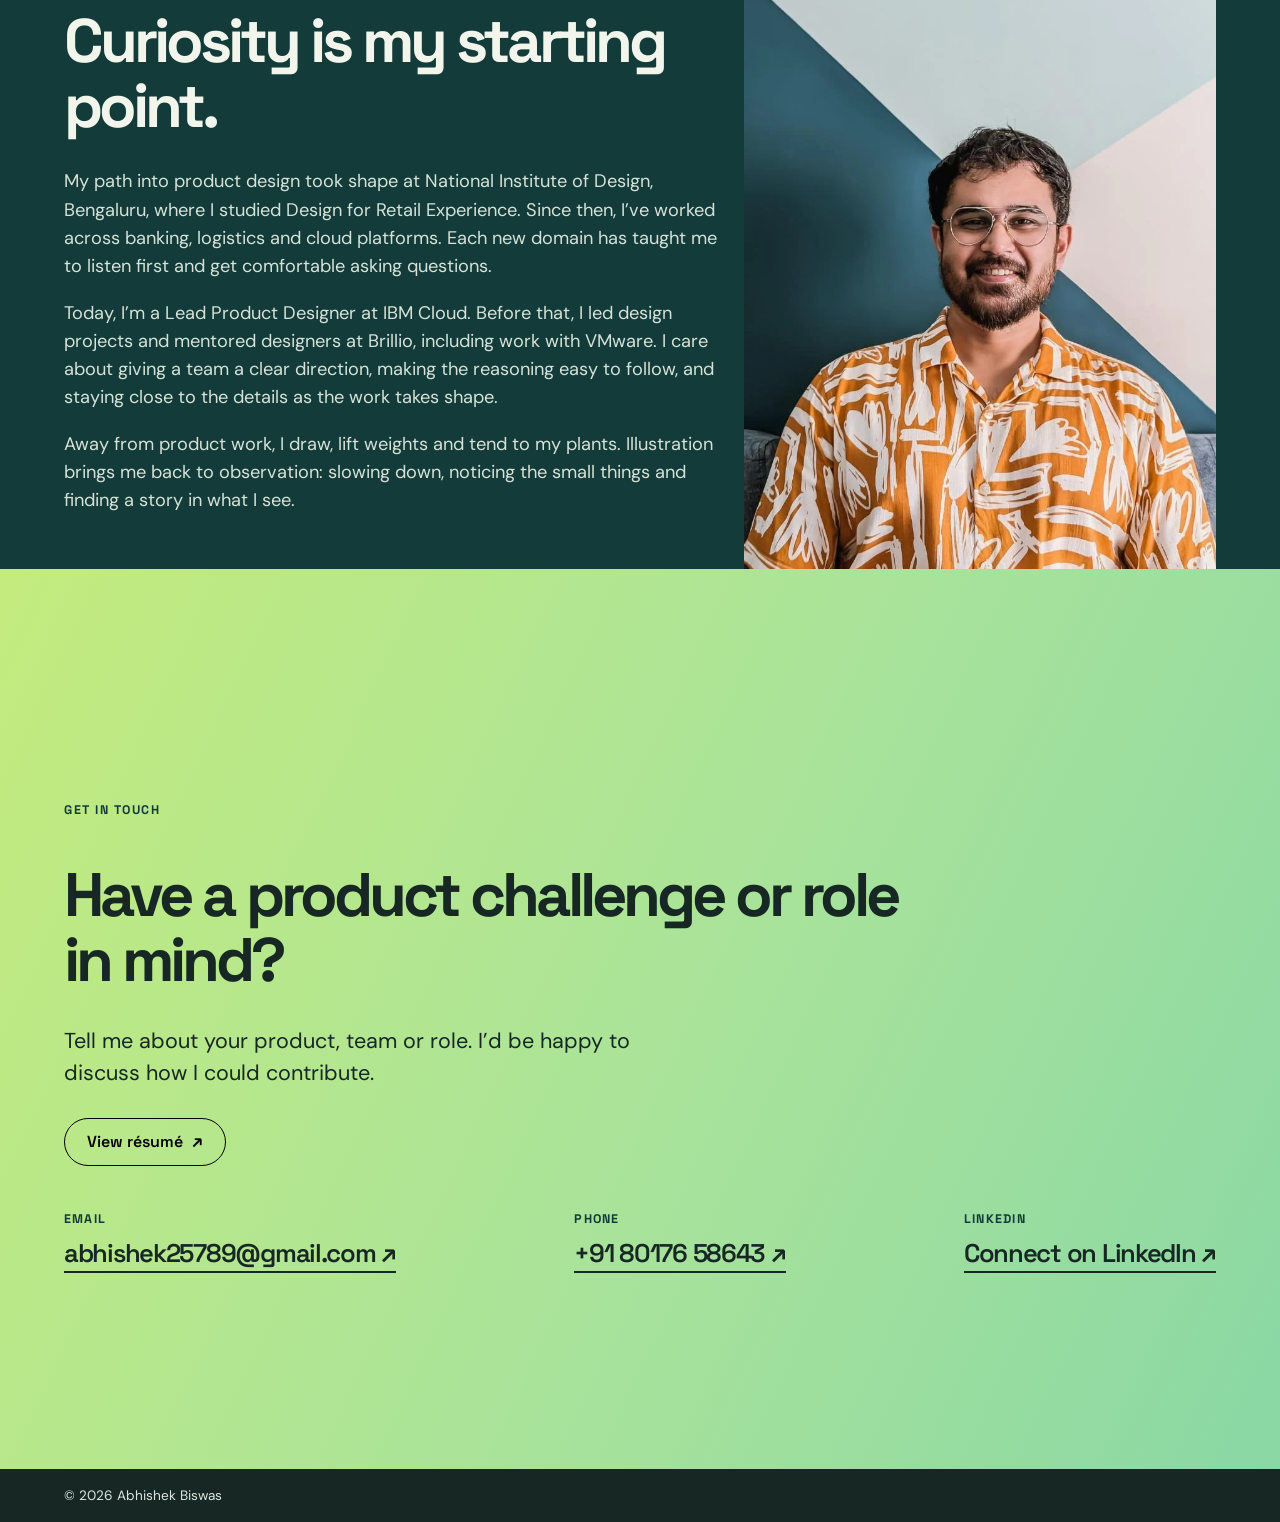
==== commit fd614665: "Seo update and content check 1" ====
--- a/index.html
+++ b/index.html
@@ -12,7 +12,7 @@
   <meta property="og:type" content="website">
   <meta property="og:site_name" content="Abhishek Biswas">
   <meta property="og:title" content="Abhishek Biswas | Lead Product Designer at IBM Cloud">
-  <meta property="og:description" content="Product design across IBM Cloud, VMware and Cogoport. Research, shared direction and thoughtful execution for complex products.">
+  <meta property="og:description" content="Product design at IBM Cloud, VMware and Cogoport. Research, interface design and testing for cloud services, documentation and freight.">
   <meta property="og:url" content="https://iamabhishekbiswas.com/">
   <script type="application/ld+json">{"@context":"https://schema.org","@type":"WebSite","name":"Abhishek Biswas","url":"https://iamabhishekbiswas.com/"}</script>
   <link rel="preconnect" href="https://fonts.googleapis.com">
@@ -25,7 +25,7 @@
 .contact .contact-links a{font-size:clamp(1rem,1.5vw,1.22rem);letter-spacing:-.02em;border-bottom:1px solid;padding-bottom:3px}
 .contact .resume-button{display:inline-flex;align-items:center;justify-content:center;min-height:48px;padding:12px 22px;margin:0 0 25px;background:var(--ink);color:var(--lime);border:1px solid var(--ink);border-radius:999px;font-size:1rem;letter-spacing:0;font-weight:600}.contact .resume-button:not(:disabled):hover{background:var(--dark);color:#fff}.contact .resume-button:disabled{cursor:default;opacity:1}.contact .email-link{display:block;width:max-content;max-width:100%;overflow-wrap:anywhere}
 .hero-word{display:inline-grid;position:relative;vertical-align:baseline;overflow:hidden;white-space:nowrap;color:var(--teal);max-width:100%;line-height:1.06}
-.hero-word::before{content:"intuitive.";grid-area:1/1;visibility:hidden}
+.hero-word::before{content:"understand.";grid-area:1/1;visibility:hidden}
 .hero-word em{grid-area:1/1;display:block;font-style:normal;opacity:0;transform:translateX(105%);animation:hero-word-swipe 8s cubic-bezier(.22,1,.36,1) infinite}
 .hero-word em:nth-child(2){animation-delay:2s}.hero-word em:nth-child(3){animation-delay:4s}.hero-word em:nth-child(4){animation-delay:6s}
 @keyframes hero-word-swipe{0%{opacity:0;transform:translateX(105%)}5%,20%{opacity:1;transform:translateX(0)}25%,100%{opacity:0;transform:translateX(-105%)}}
@@ -190,10 +190,10 @@
 <link rel="stylesheet" href="/shared/testimonials.css?v=7">
 </head>
 <body class="theme-home">
-<header class="portfolio-header"><div class="portfolio-header-inner"><a class="portfolio-brand" href="/" aria-label="Abhishek Biswas, home"><img src="/brand-mark.svg?v=2" alt="" width="39" height="39"><span>Abhishek Biswas<b>.</b></span></a><nav class="portfolio-nav" aria-label="Main navigation"><div class="portfolio-menu" id="portfolio-menu"><a href="/#work">Work</a><a href="/#process">My approach</a><a href="/#experience">Experience</a><a href="/#testimonials">Testimonials</a><a href="/#about">About</a><a href="/resume/?v=216" target="_blank" rel="noopener noreferrer">Résumé <span aria-hidden="true">↗</span></a></div><button class="theme-toggle" type="button" aria-label="Switch to dark theme" title="Switch to dark theme"><svg class="theme-sun" width="20" height="20" viewBox="0 0 24 24" fill="none" stroke="currentColor" stroke-width="1.7" stroke-linecap="round" aria-hidden="true"><circle cx="12" cy="12" r="3.8"/><path d="M12 2v2m0 16v2M2 12h2m16 0h2M4.93 4.93l1.42 1.42m11.3 11.3 1.42 1.42M4.93 19.07l1.42-1.42m11.3-11.3 1.42-1.42"/></svg><svg class="theme-moon" width="20" height="20" viewBox="0 0 24 24" fill="none" stroke="currentColor" stroke-width="1.7" stroke-linecap="round" stroke-linejoin="round" aria-hidden="true"><path d="M20.6 13.5A8.6 8.6 0 0 1 10.5 3.4a8.6 8.6 0 1 0 10.1 10.1Z"/></svg></button><a class="portfolio-contact" href="/#contact">Get in touch</a><button class="portfolio-menu-toggle" type="button" aria-expanded="false" aria-controls="portfolio-menu" aria-label="Open navigation menu"><svg width="22" height="22" viewBox="0 0 24 24" fill="none" stroke="currentColor" stroke-width="1.6" stroke-linecap="round" aria-hidden="true"><path class="menu-lines" d="M4 7h16M4 12h16M4 17h16"/><path class="menu-close" d="m6 6 12 12M18 6 6 18"/></svg></button></nav></div></header>
+<header class="portfolio-header"><div class="portfolio-header-inner"><a class="portfolio-brand" href="/" aria-label="Abhishek Biswas, home"><img src="/brand-mark.svg?v=2" alt="" width="39" height="39"><span>Abhishek Biswas<b>.</b></span></a><nav class="portfolio-nav" aria-label="Main navigation"><div class="portfolio-menu" id="portfolio-menu"><a href="/#work">Work</a><a href="/#process">My approach</a><a href="/#experience">Experience</a><a href="/#testimonials">Testimonials</a><a href="/#about">About</a><a href="/resume/?v=267" target="_blank" rel="noopener noreferrer">Résumé <span aria-hidden="true">↗</span></a></div><button class="theme-toggle" type="button" aria-label="Switch to dark theme" title="Switch to dark theme"><svg class="theme-sun" width="20" height="20" viewBox="0 0 24 24" fill="none" stroke="currentColor" stroke-width="1.7" stroke-linecap="round" aria-hidden="true"><circle cx="12" cy="12" r="3.8"/><path d="M12 2v2m0 16v2M2 12h2m16 0h2M4.93 4.93l1.42 1.42m11.3 11.3 1.42 1.42M4.93 19.07l1.42-1.42m11.3-11.3 1.42-1.42"/></svg><svg class="theme-moon" width="20" height="20" viewBox="0 0 24 24" fill="none" stroke="currentColor" stroke-width="1.7" stroke-linecap="round" stroke-linejoin="round" aria-hidden="true"><path d="M20.6 13.5A8.6 8.6 0 0 1 10.5 3.4a8.6 8.6 0 1 0 10.1 10.1Z"/></svg></button><a class="portfolio-contact" href="/#contact">Get in touch</a><button class="portfolio-menu-toggle" type="button" aria-expanded="false" aria-controls="portfolio-menu" aria-label="Open navigation menu"><svg width="22" height="22" viewBox="0 0 24 24" fill="none" stroke="currentColor" stroke-width="1.6" stroke-linecap="round" aria-hidden="true"><path class="menu-lines" d="M4 7h16M4 12h16M4 17h16"/><path class="menu-close" d="m6 6 12 12M18 6 6 18"/></svg></button></nav></div></header>
 <main id="top">
   <div class="intro-stack">
-  <section class="hero wrap" aria-labelledby="hero-title"><div class="eyebrow">Product designer · Bengaluru, India</div><div class="hero-lead"><h1 id="hero-title" aria-label="Designing experiences that make complexity feel natural, clear, intuitive and simple.">Designing experiences that make complexity feel <span class="hero-word" aria-hidden="true"><em>natural.</em><em>clear.</em><em>intuitive.</em><em>simple.</em></span></h1></div><div class="hero-bottom"><p class="hero-intro">I’m Abhishek, a Lead Product Designer at IBM Cloud. I bring research, design direction and hands on craft to complex products, helping teams turn uncertainty into experiences people can use with confidence.</p><p class="hero-aside">With <strong class="hero-experience-highlight">8 years of experience</strong>, I’ve worked with brands across cloud, logistics, banking, healthcare, hyperlocal commerce, fashion ecommerce and hospitality. I focus on creating better user experiences that help businesses grow.</p></div><a class="hero-work-link resume-secondary" href="/resume/?v=216" target="_blank" rel="noopener noreferrer" aria-label="View résumé (opens in a new tab)">View résumé <span aria-hidden="true">↗</span></a></section>
+  <section class="hero wrap" aria-labelledby="hero-title"><div class="eyebrow">Product designer · Bengaluru, India</div><div class="hero-lead"><h1 id="hero-title" aria-label="Designing products that are easier to understand, set up, navigate and use.">Designing products that are easier to <span class="hero-word" aria-hidden="true"><em>understand.</em><em>set up.</em><em>navigate.</em><em>use.</em></span></h1></div><div class="hero-bottom"><p class="hero-intro">I’m Abhishek, a Lead Product Designer at IBM Cloud. I research how people work, map the steps they need to take, and design and test the screens that help them complete those tasks.</p><p class="hero-aside">With <strong class="hero-experience-highlight">8 years of experience</strong>, I’ve designed products across cloud, logistics, banking, healthcare, hyperlocal commerce, fashion ecommerce and hospitality. My work helps people set up services, find information and manage their daily tasks.</p></div><a class="hero-work-link resume-secondary" href="/resume/?v=267" target="_blank" rel="noopener noreferrer" aria-label="View résumé (opens in a new tab)">View résumé <span aria-hidden="true">↗</span></a></section>
   <div class="illustration"><img src="studio-illustration-1600.webp" srcset="studio-illustration-960.webp 960w, studio-illustration-1600.webp 1600w, studio-illustration-2400.webp 2400w" sizes="(min-width: 1101px) 54vw, 100vw" width="2975" height="1585" alt="An illustrated creative workspace by Abhishek" fetchpriority="high"><svg class="motion desktop" viewBox="0 0 595 317" preserveAspectRatio="xMidYMid slice" aria-hidden="true"><defs><radialGradient id="desk-light-desktop"><stop offset="0" stop-color="white"/><stop offset=".58" stop-color="white" stop-opacity=".7"/><stop offset="1" stop-color="white" stop-opacity="0"/></radialGradient><mask id="desk-mask-desktop" maskUnits="userSpaceOnUse" x="0" y="0" width="595" height="317"><ellipse cx="256" cy="205" rx="184" ry="113" fill="url(#desk-light-desktop)"/></mask><radialGradient id="screen-light-desktop"><stop offset="0" stop-color="white"/><stop offset=".65" stop-color="white" stop-opacity=".55"/><stop offset="1" stop-color="white" stop-opacity="0"/></radialGradient><mask id="screen-mask-desktop" maskUnits="userSpaceOnUse" x="0" y="0" width="595" height="317"><ellipse cx="221" cy="119" rx="58" ry="38" fill="url(#screen-light-desktop)"/><ellipse cx="148" cy="127" rx="31" ry="25" fill="url(#screen-light-desktop)"/></mask><filter id="steam-mask-feather-desktop" x="-50%" y="-50%" width="200%" height="200%" color-interpolation-filters="sRGB"><feGaussianBlur stdDeviation="2"/></filter><mask id="hero-clean-desktop" maskUnits="userSpaceOnUse" x="0" y="0" width="595" height="317"><rect width="595" height="317" fill="white"/><rect x="54" y="174" width="24" height="19" fill="black"/><rect x="162" y="192" width="23" height="26" rx="4" fill="black" filter="url(#steam-mask-feather-desktop)"/></mask><linearGradient id="anime-steam-desktop" gradientUnits="userSpaceOnUse" x1="0" y1="0" x2="0" y2="-34"><stop offset="0" stop-color="#f4f1df" stop-opacity=".12"/><stop offset=".13" stop-color="#f4f1df" stop-opacity=".68"/><stop offset=".5" stop-color="#f4f1df" stop-opacity=".58"/><stop offset=".8" stop-color="#f4f1df" stop-opacity=".22"/><stop offset="1" stop-color="#f4f1df" stop-opacity="0"/></linearGradient></defs><g mask="url(#hero-clean-desktop)"><image class="lamp-glow" x="0" y="0" width="595" height="317" href="lamp-glow.webp"/><image class="room-pulse" x="0" y="0" width="595" height="317" href="lamp-glow.webp" mask="url(#desk-mask-desktop)"/><image class="screen-pulse" x="0" y="0" width="595" height="317" href="lamp-glow.webp" mask="url(#screen-mask-desktop)"/><image class="lamp-outage" x="0" y="0" width="595" height="317" href="lamp-outage.webp"/><image class="screen-glitch" x="0" y="0" width="595" height="317" href="screen-glitch.webp"/></g><g class="coffee-steam" transform="translate(175 216.3)"><path class="coffee-steam-wisp" data-seed="0" data-height="30" fill="url(#anime-steam-desktop)" opacity="0.48" d="M-0.180,-0.000 L-0.372,-0.625 L-0.503,-1.250 L-0.603,-1.875 L-0.676,-2.500 L-0.727,-3.125 L-0.758,-3.750 L-0.772,-4.375 L-0.776,-5.000 L-0.772,-5.625 L-0.766,-6.250 L-0.763,-6.875 L-0.768,-7.500 L-0.785,-8.125 L-0.821,-8.750 L-0.879,-9.375 L-0.963,-10.000 L-1.076,-10.625 L-1.220,-11.250 L-1.396,-11.875 L-1.603,-12.500 L-1.842,-13.125 L-2.108,-13.750 L-2.399,-14.375 L-2.710,-15.000 L-3.035,-15.625 L-3.368,-16.250 L-3.700,-16.875 L-4.025,-17.500 L-4.333,-18.125 L-4.617,-18.750 L-4.867,-19.375 L-5.076,-20.000 L-5.236,-20.625 L-5.341,-21.250 L-5.386,-21.875 L-5.365,-22.500 L-5.276,-23.125 L-5.117,-23.750 L-4.890,-24.375 L-4.595,-25.000 L-4.236,-25.625 L-3.818,-26.250 L-3.348,-26.875 L-2.834,-27.500 L-2.284,-28.125 L-1.708,-28.750 L-1.113,-29.375 L-0.492,-30.000 L-0.240,-30.000 L-0.643,-29.375 L-1.074,-28.750 L-1.500,-28.125 L-1.909,-27.500 L-2.289,-26.875 L-2.629,-26.250 L-2.922,-25.625 L-3.162,-25.000 L-3.341,-24.375 L-3.459,-23.750 L-3.512,-23.125 L-3.500,-22.500 L-3.425,-21.875 L-3.291,-21.250 L-3.102,-20.625 L-2.863,-20.000 L-2.581,-19.375 L-2.265,-18.750 L-1.922,-18.125 L-1.561,-17.500 L-1.191,-16.875 L-0.821,-16.250 L-0.457,-15.625 L-0.109,-15.000 L0.217,-14.375 L0.515,-13.750 L0.781,-13.125 L1.010,-12.500 L1.199,-11.875 L1.349,-11.250 L1.458,-10.625 L1.527,-10.000 L1.558,-9.375 L1.555,-8.750 L1.520,-8.125 L1.458,-7.500 L1.374,-6.875 L1.273,-6.250 L1.160,-5.625 L1.039,-5.000 L0.916,-4.375 L0.794,-3.750 L0.677,-3.125 L0.568,-2.500 L0.467,-1.875 L0.375,-1.250 L0.289,-0.625 L0.180,-0.000 Z"/><path class="coffee-steam-wisp" data-seed="2.2" data-height="34" fill="url(#anime-steam-desktop)" opacity="0.45" d="M-0.180,-0.000 L-0.232,-0.708 L-0.255,-1.417 L-0.279,-2.125 L-0.314,-2.833 L-0.361,-3.542 L-0.425,-4.250 L-0.505,-4.958 L-0.603,-5.667 L-0.717,-6.375 L-0.845,-7.083 L-0.985,-7.792 L-1.133,-8.500 L-1.285,-9.208 L-1.436,-9.917 L-1.580,-10.625 L-1.712,-11.333 L-1.825,-12.042 L-1.914,-12.750 L-1.973,-13.458 L-1.996,-14.167 L-1.980,-14.875 L-1.921,-15.583 L-1.814,-16.292 L-1.660,-17.000 L-1.457,-17.708 L-1.207,-18.417 L-0.911,-19.125 L-0.573,-19.833 L-0.198,-20.542 L0.209,-21.250 L0.639,-21.958 L1.086,-22.667 L1.539,-23.375 L1.990,-24.083 L2.429,-24.792 L2.846,-25.500 L3.231,-26.208 L3.576,-26.917 L3.871,-27.625 L4.111,-28.333 L4.288,-29.042 L4.398,-29.750 L4.438,-30.458 L4.406,-31.167 L4.305,-31.875 L4.137,-32.583 L3.908,-33.292 L3.645,-34.000 L3.897,-34.000 L4.378,-33.292 L4.771,-32.583 L5.089,-31.875 L5.331,-31.167 L5.497,-30.458 L5.587,-29.750 L5.601,-29.042 L5.544,-28.333 L5.419,-27.625 L5.234,-26.917 L4.995,-26.208 L4.710,-25.500 L4.389,-24.792 L4.040,-24.083 L3.674,-23.375 L3.299,-22.667 L2.925,-21.958 L2.561,-21.250 L2.214,-20.542 L1.891,-19.833 L1.598,-19.125 L1.340,-18.417 L1.120,-17.708 L0.941,-17.000 L0.802,-16.292 L0.703,-15.583 L0.642,-14.875 L0.616,-14.167 L0.622,-13.458 L0.655,-12.750 L0.709,-12.042 L0.778,-11.333 L0.857,-10.625 L0.940,-9.917 L1.020,-9.208 L1.093,-8.500 L1.152,-7.792 L1.194,-7.083 L1.215,-6.375 L1.213,-5.667 L1.183,-4.958 L1.127,-4.250 L1.042,-3.542 L0.930,-2.833 L0.790,-2.125 L0.624,-1.417 L0.429,-0.708 L0.180,-0.000 Z"/></g></svg><svg class="motion mobile" viewBox="0 0 595 317" preserveAspectRatio="xMaxYMid slice" aria-hidden="true"><defs><radialGradient id="desk-light-mobile"><stop offset="0" stop-color="white"/><stop offset=".58" stop-color="white" stop-opacity=".7"/><stop offset="1" stop-color="white" stop-opacity="0"/></radialGradient><mask id="desk-mask-mobile" maskUnits="userSpaceOnUse" x="0" y="0" width="595" height="317"><ellipse cx="256" cy="205" rx="184" ry="113" fill="url(#desk-light-mobile)"/></mask><radialGradient id="screen-light-mobile"><stop offset="0" stop-color="white"/><stop offset=".65" stop-color="white" stop-opacity=".55"/><stop offset="1" stop-color="white" stop-opacity="0"/></radialGradient><mask id="screen-mask-mobile" maskUnits="userSpaceOnUse" x="0" y="0" width="595" height="317"><ellipse cx="221" cy="119" rx="58" ry="38" fill="url(#screen-light-mobile)"/><ellipse cx="148" cy="127" rx="31" ry="25" fill="url(#screen-light-mobile)"/></mask><filter id="steam-mask-feather-mobile" x="-50%" y="-50%" width="200%" height="200%" color-interpolation-filters="sRGB"><feGaussianBlur stdDeviation="2"/></filter><mask id="hero-clean-mobile" maskUnits="userSpaceOnUse" x="0" y="0" width="595" height="317"><rect width="595" height="317" fill="white"/><rect x="54" y="174" width="24" height="19" fill="black"/><rect x="162" y="192" width="23" height="26" rx="4" fill="black" filter="url(#steam-mask-feather-mobile)"/></mask><linearGradient id="anime-steam-mobile" gradientUnits="userSpaceOnUse" x1="0" y1="0" x2="0" y2="-34"><stop offset="0" stop-color="#f4f1df" stop-opacity=".12"/><stop offset=".13" stop-color="#f4f1df" stop-opacity=".68"/><stop offset=".5" stop-color="#f4f1df" stop-opacity=".58"/><stop offset=".8" stop-color="#f4f1df" stop-opacity=".22"/><stop offset="1" stop-color="#f4f1df" stop-opacity="0"/></linearGradient></defs><g mask="url(#hero-clean-mobile)"><image class="lamp-glow" x="0" y="0" width="595" height="317" href="lamp-glow.webp"/><image class="room-pulse" x="0" y="0" width="595" height="317" href="lamp-glow.webp" mask="url(#desk-mask-mobile)"/><image class="screen-pulse" x="0" y="0" width="595" height="317" href="lamp-glow.webp" mask="url(#screen-mask-mobile)"/><image class="lamp-outage" x="0" y="0" width="595" height="317" href="lamp-outage.webp"/><image class="screen-glitch" x="0" y="0" width="595" height="317" href="screen-glitch.webp"/></g><g class="coffee-steam" transform="translate(175 216.3)"><path class="coffee-steam-wisp" data-seed="0" data-height="30" fill="url(#anime-steam-mobile)" opacity="0.48" d="M-0.180,-0.000 L-0.372,-0.625 L-0.503,-1.250 L-0.603,-1.875 L-0.676,-2.500 L-0.727,-3.125 L-0.758,-3.750 L-0.772,-4.375 L-0.776,-5.000 L-0.772,-5.625 L-0.766,-6.250 L-0.763,-6.875 L-0.768,-7.500 L-0.785,-8.125 L-0.821,-8.750 L-0.879,-9.375 L-0.963,-10.000 L-1.076,-10.625 L-1.220,-11.250 L-1.396,-11.875 L-1.603,-12.500 L-1.842,-13.125 L-2.108,-13.750 L-2.399,-14.375 L-2.710,-15.000 L-3.035,-15.625 L-3.368,-16.250 L-3.700,-16.875 L-4.025,-17.500 L-4.333,-18.125 L-4.617,-18.750 L-4.867,-19.375 L-5.076,-20.000 L-5.236,-20.625 L-5.341,-21.250 L-5.386,-21.875 L-5.365,-22.500 L-5.276,-23.125 L-5.117,-23.750 L-4.890,-24.375 L-4.595,-25.000 L-4.236,-25.625 L-3.818,-26.250 L-3.348,-26.875 L-2.834,-27.500 L-2.284,-28.125 L-1.708,-28.750 L-1.113,-29.375 L-0.492,-30.000 L-0.240,-30.000 L-0.643,-29.375 L-1.074,-28.750 L-1.500,-28.125 L-1.909,-27.500 L-2.289,-26.875 L-2.629,-26.250 L-2.922,-25.625 L-3.162,-25.000 L-3.341,-24.375 L-3.459,-23.750 L-3.512,-23.125 L-3.500,-22.500 L-3.425,-21.875 L-3.291,-21.250 L-3.102,-20.625 L-2.863,-20.000 L-2.581,-19.375 L-2.265,-18.750 L-1.922,-18.125 L-1.561,-17.500 L-1.191,-16.875 L-0.821,-16.250 L-0.457,-15.625 L-0.109,-15.000 L0.217,-14.375 L0.515,-13.750 L0.781,-13.125 L1.010,-12.500 L1.199,-11.875 L1.349,-11.250 L1.458,-10.625 L1.527,-10.000 L1.558,-9.375 L1.555,-8.750 L1.520,-8.125 L1.458,-7.500 L1.374,-6.875 L1.273,-6.250 L1.160,-5.625 L1.039,-5.000 L0.916,-4.375 L0.794,-3.750 L0.677,-3.125 L0.568,-2.500 L0.467,-1.875 L0.375,-1.250 L0.289,-0.625 L0.180,-0.000 Z"/><path class="coffee-steam-wisp" data-seed="2.2" data-height="34" fill="url(#anime-steam-mobile)" opacity="0.45" d="M-0.180,-0.000 L-0.232,-0.708 L-0.255,-1.417 L-0.279,-2.125 L-0.314,-2.833 L-0.361,-3.542 L-0.425,-4.250 L-0.505,-4.958 L-0.603,-5.667 L-0.717,-6.375 L-0.845,-7.083 L-0.985,-7.792 L-1.133,-8.500 L-1.285,-9.208 L-1.436,-9.917 L-1.580,-10.625 L-1.712,-11.333 L-1.825,-12.042 L-1.914,-12.750 L-1.973,-13.458 L-1.996,-14.167 L-1.980,-14.875 L-1.921,-15.583 L-1.814,-16.292 L-1.660,-17.000 L-1.457,-17.708 L-1.207,-18.417 L-0.911,-19.125 L-0.573,-19.833 L-0.198,-20.542 L0.209,-21.250 L0.639,-21.958 L1.086,-22.667 L1.539,-23.375 L1.990,-24.083 L2.429,-24.792 L2.846,-25.500 L3.231,-26.208 L3.576,-26.917 L3.871,-27.625 L4.111,-28.333 L4.288,-29.042 L4.398,-29.750 L4.438,-30.458 L4.406,-31.167 L4.305,-31.875 L4.137,-32.583 L3.908,-33.292 L3.645,-34.000 L3.897,-34.000 L4.378,-33.292 L4.771,-32.583 L5.089,-31.875 L5.331,-31.167 L5.497,-30.458 L5.587,-29.750 L5.601,-29.042 L5.544,-28.333 L5.419,-27.625 L5.234,-26.917 L4.995,-26.208 L4.710,-25.500 L4.389,-24.792 L4.040,-24.083 L3.674,-23.375 L3.299,-22.667 L2.925,-21.958 L2.561,-21.250 L2.214,-20.542 L1.891,-19.833 L1.598,-19.125 L1.340,-18.417 L1.120,-17.708 L0.941,-17.000 L0.802,-16.292 L0.703,-15.583 L0.642,-14.875 L0.616,-14.167 L0.622,-13.458 L0.655,-12.750 L0.709,-12.042 L0.778,-11.333 L0.857,-10.625 L0.940,-9.917 L1.020,-9.208 L1.093,-8.500 L1.152,-7.792 L1.194,-7.083 L1.215,-6.375 L1.213,-5.667 L1.183,-4.958 L1.127,-4.250 L1.042,-3.542 L0.930,-2.833 L0.790,-2.125 L0.624,-1.417 L0.429,-0.708 L0.180,-0.000 Z"/></g></svg></div>
   </div>
 
@@ -216,26 +216,26 @@
       </div>
     </div>
   </div>
-  <section id="work" class="work wrap" aria-labelledby="work-title"><div class="section-heading"><div><span class="section-label">Selected work</span><h2 id="work-title">Design in practice.</h2></div><p>A selection of work across cloud platforms, technical documentation and freight. Each starts with a different kind of complexity.</p></div><div class="projects">
-    <article class="project"><div class="project-top"><span class="number">IBM Cloud</span><span class="tag">Platform experience</span></div><figure class="project-visual tfe-project-preview"><img src="tfeaas/assets/phase1-getting-started-clean.webp" alt="IBM Cloud Terraform Enterprise instance, showing its running status and getting started experience" width="1968" height="1260" loading="lazy" decoding="async"></figure><div class="project-content"><div class="client">Terraform Enterprise as a Service</div><h3>Making Terraform Enterprise easier to set up and access.</h3><p>Helping teams provision and use Terraform Enterprise through a guided, managed experience on IBM Cloud.</p><p class="ownership outcome"><strong>My role</strong><span>Led research, journey design and prototype testing with product and engineering.</span></p><p class="outcome"><strong>Outcome</strong><span>Reduced instance setup from days to 1–2 hours in testing.</span></p><span class="text-link" aria-hidden="true">View project ↗</span></div><a class="project-hit" href="/tfeaas/" aria-label="Read the Terraform Enterprise as a Service case study"></a></article>
-    <article class="project"><div class="project-top"><span class="number">VMware</span><span class="tag">Research &amp; design</span></div><figure class="project-visual"><img src="thumbnails/vmware-docs-screen.webp" alt="VMware Docs product screen with search, featured products and latest documentation." loading="lazy" width="1120" height="727" decoding="async"></figure><div class="project-content"><div class="client">Technical Documentation</div><h3>Making technical documentation easier to find and use.</h3><p>Redesigning VMware Docs so users can find relevant answers faster and content teams can publish more efficiently.</p><p class="ownership outcome"><strong>My role</strong><span>Led the Docs, DocWorks and DocDash redesign in a two-person design team.</span></p><p class="outcome"><strong>Outcome</strong><span>Daily active users increased by 25%, with 90% user satisfaction after launch.</span></p><span class="text-link" aria-hidden="true">View project ↗</span></div><a class="project-hit" href="vmware/index.html" aria-label="Read the VMware Content Delivery Framework case study"></a></article>
-    <article class="project project-skyline"><div class="project-top"><span class="number">VMware Skyline</span><span class="tag">Service experience</span></div><figure class="project-visual"><img src="thumbnails/skyline-report-screens.webp" alt="VMware Skyline screens showing customer engagement details and the health check report library." loading="lazy" width="1600" height="848" decoding="async"></figure><div class="project-content"><div class="client">IT Infrastructure</div><h3>Turning IT infrastructure issues into actionable reports.</h3><p>Helping technical account managers review problems in customers’ VMware environments and create clear reports with recommended actions.</p><p class="ownership outcome"><strong>My role</strong><span>Designed journeys and the interface, then worked with engineering and QA through release.</span></p><p class="outcome"><strong>Outcome</strong><span>Replaced manual report assembly with a guided workflow for creating and sharing IT infrastructure assessments.</span></p><span class="text-link" aria-hidden="true">View project ↗</span></div><a class="project-hit" href="vmware-skyline/index.html" aria-label="Read the VMware Skyline case study"></a></article>
-    <article class="project project-research"><div class="project-top"><span class="number">Cogoport</span><span class="tag">Product research</span></div><figure class="project-visual"><img src="thumbnails/cogoport-research-flow.webp" alt="Cogoport shipment journey mapping documents and handoffs from booking to sailing." loading="lazy" width="1600" height="874" decoding="async"></figure><div class="project-content"><div class="client">Ocean Freight Research</div><h3>Understanding where international shipping breaks down.</h3><p>Mapping how customers and freight partners book and manage shipments to uncover gaps in communication, documentation and coordination.</p><p class="ownership outcome"><strong>My role</strong><span>Led the Mumbai field study and contributed to stakeholder research and synthesis.</span></p><p class="outcome"><strong>Outcome</strong><span>Research informed a redesign that increased adoption by 20% and supplier retention by 15% after launch.</span></p><span class="text-link" aria-hidden="true">View project ↗</span></div><a class="project-hit" href="cogoport-research/index.html" aria-label="Read the Cogoport product research case study"></a></article>
-    <article class="project project-shipment"><div class="project-top"><span class="number">Cogoport</span><span class="tag">Product design</span></div><figure class="project-visual"><img src="thumbnails/cogoport-task-screens.webp" alt="Cogoport shipment task interface with pending tasks and task card designs." loading="lazy" width="1500" height="811" decoding="async"></figure><div class="project-content"><div class="client">Shipment Management</div><h3>Simplifying shipment tracking, tasks and documents.</h3><p>Bringing shipment milestones, pending tasks and documents into one place so customers and freight partners know what needs attention.</p><p class="ownership outcome"><strong>My role</strong><span>Worked across research, process mapping, prototypes and usability testing as Senior Product Designer.</span></p><p class="outcome"><strong>Outcome</strong><span>Cut document handling time by 24–48 hours, with over 1,500 containers booked in the first month.</span></p><span class="text-link" aria-hidden="true">View project ↗</span></div><a class="project-hit" href="cogoport/index.html" aria-label="Read the Cogoport shipment design case study"></a></article>
+  <section id="work" class="work wrap" aria-labelledby="work-title"><div class="section-heading"><div><span class="section-label">Selected work</span><h2 id="work-title">Selected design projects.</h2></div><p>Projects covering cloud service setup, technical documentation and shipment management. Each case study explains the problem, my design decisions and the results.</p></div><div class="projects">
+    <article class="project"><div class="project-top"><span class="number">IBM Cloud</span><span class="tag">Platform experience</span></div><figure class="project-visual tfe-project-preview"><img src="tfeaas/assets/phase1-getting-started-clean.webp" alt="IBM Cloud Terraform Enterprise instance, showing its running status and getting started experience" width="1968" height="1260" loading="lazy" decoding="async"></figure><div class="project-content"><div class="client">Terraform Enterprise as a Service</div><h3>Making Terraform Enterprise easier to set up and access.</h3><p>Designing the steps teams follow to create a Terraform Enterprise instance, check its status and sign in through IBM Cloud.</p><p class="ownership outcome"><strong>My role</strong><span>Led research, setup flow design and prototype testing with product and engineering.</span></p><p class="outcome"><strong>Outcome</strong><span>Reduced instance setup from days to 1 to 2 hours in testing.</span></p><span class="text-link" aria-hidden="true">View project ↗</span></div><a class="project-hit" href="/tfeaas/" aria-label="Read the Terraform Enterprise as a Service case study"></a></article>
+    <article class="project"><div class="project-top"><span class="number">VMware</span><span class="tag">Research &amp; design</span></div><figure class="project-visual"><img src="thumbnails/vmware-docs-screen.webp" alt="VMware Docs product screen with search, featured products and latest documentation." loading="lazy" width="1120" height="727" decoding="async"></figure><div class="project-content"><div class="client">Technical Documentation</div><h3>Making technical documentation easier to find and use.</h3><p>Redesigning VMware Docs so users can find relevant answers faster and content teams can publish more efficiently.</p><p class="ownership outcome"><strong>My role</strong><span>Led the Docs, DocWorks and DocDash redesign in a two person design team.</span></p><p class="outcome"><strong>Outcome</strong><span>Daily active users increased by 25%, with 90% user satisfaction after launch.</span></p><span class="text-link" aria-hidden="true">View project ↗</span></div><a class="project-hit" href="vmware/index.html" aria-label="Read the VMware Content Delivery Framework case study"></a></article>
+    <article class="project project-skyline"><div class="project-top"><span class="number">VMware Skyline</span><span class="tag">Service experience</span></div><figure class="project-visual"><img src="thumbnails/skyline-report-screens.webp" alt="VMware Skyline screens showing customer engagement details and the health check report library." loading="lazy" width="1600" height="848" decoding="async"></figure><div class="project-content"><div class="client">IT Infrastructure</div><h3>Turning infrastructure issues into reports with clear recommendations.</h3><p>Helping technical account managers review problems in customers’ VMware environments and create clear reports with recommended actions.</p><p class="ownership outcome"><strong>My role</strong><span>Designed journeys and the interface, then worked with engineering and QA through release.</span></p><p class="outcome"><strong>Outcome</strong><span>Replaced manual report assembly with a guided workflow for creating and sharing IT infrastructure assessments.</span></p><span class="text-link" aria-hidden="true">View project ↗</span></div><a class="project-hit" href="vmware-skyline/index.html" aria-label="Read the VMware Skyline case study"></a></article>
+    <article class="project project-research"><div class="project-top"><span class="number">Cogoport</span><span class="tag">Product research</span></div><figure class="project-visual"><img src="thumbnails/cogoport-research-flow.webp" alt="Cogoport shipment journey mapping documents and handoffs from booking to sailing." loading="lazy" width="1600" height="874" decoding="async"></figure><div class="project-content"><div class="client">Ocean Freight Research</div><h3>Finding the causes of delays in international shipping.</h3><p>Studying how customers and freight partners book shipments, exchange documents and share updates to find the steps causing delays.</p><p class="ownership outcome"><strong>My role</strong><span>Led the Mumbai field study and contributed to stakeholder research and synthesis.</span></p><p class="outcome"><strong>Outcome</strong><span>Research informed a redesign that increased adoption by 20% and supplier retention by 15% after launch.</span></p><span class="text-link" aria-hidden="true">View project ↗</span></div><a class="project-hit" href="cogoport-research/index.html" aria-label="Read the Cogoport product research case study"></a></article>
+    <article class="project project-shipment"><div class="project-top"><span class="number">Cogoport</span><span class="tag">Product design</span></div><figure class="project-visual"><img src="thumbnails/cogoport-task-screens.webp" alt="Cogoport shipment task interface with pending tasks and task card designs." loading="lazy" width="1500" height="811" decoding="async"></figure><div class="project-content"><div class="client">Shipment Management</div><h3>Simplifying shipment tracking, tasks and documents.</h3><p>Bringing shipment milestones, pending tasks and documents into one place so customers and freight partners know what needs attention.</p><p class="ownership outcome"><strong>My role</strong><span>Worked across research, process mapping, prototypes and usability testing as Senior Product Designer.</span></p><p class="outcome"><strong>Outcome</strong><span>Cut document handling time by 24 to 48 hours, with over 1,500 containers booked in the first month.</span></p><span class="text-link" aria-hidden="true">View project ↗</span></div><a class="project-hit" href="cogoport/index.html" aria-label="Read the Cogoport shipment design case study"></a></article>
   </div>
 </section>
   <section id="process" class="process wrap" aria-labelledby="process-title">
-    <div class="process-intro"><div><span class="section-label">My approach</span><h2 id="process-title">How I design.</h2></div><p>I ask questions, make the options tangible, and help the team decide what matters.</p></div>
+    <div class="process-intro"><div><span class="section-label">My approach</span><h2 id="process-title">How I design.</h2></div><p>I study how people work, turn possible solutions into prototypes, and help the team decide what to build and test.</p></div>
     <ol class="process-steps">
-      <li><span class="step-number">01 / Research</span><button class="process-icon" type="button" aria-label="Highlight research" aria-pressed="false"><svg viewBox="0 0 36 36"><circle cx="15" cy="15" r="9"/><path d="m21.5 21.5 8 8M11 15c1-2 2.5-3 4.5-3 2.2 0 3.8 1.3 4.5 3-1 2-2.5 3-4.5 3-2 0-3.5-1-4.5-3Z"/><circle cx="15.5" cy="15" r="1"/></svg></button><h3>Find the right problem.</h3><p>I start with how people work today. Their workarounds and hesitations help me question the brief and decide where design can help.</p></li>
-      <li><span class="step-number">02 / Systems</span><button class="process-icon" type="button" aria-label="Highlight systems thinking" aria-pressed="false"><svg viewBox="0 0 36 36"><rect x="3.5" y="5" width="8" height="8" rx="2"/><rect x="24.5" y="5" width="8" height="8" rx="2"/><rect x="14" y="24" width="8" height="8" rx="2"/><path d="M11.5 9h13M7.5 13v6h10.5v5M28.5 13v6H18"/></svg></button><h3>Set a shared direction.</h3><p>I map journeys and dependencies with product and engineering. Making the constraints visible helps us agree on priorities and understand the tradeoffs.</p></li>
-      <li><span class="step-number">03 / AI prototyping</span><button class="process-icon" type="button" aria-label="Highlight AI prototyping" aria-pressed="false"><svg viewBox="0 0 36 36"><rect x="4" y="5" width="28" height="24" rx="3"/><path d="M4 11h28m-23 6 4 4-4 4m9 0h8"/></svg></button><h3>Make ideas testable.</h3><p>I use AI to build working prototypes early. They give us something concrete to challenge, test and improve before we commit to a direction.</p></li>
-      <li><span class="step-number">04 / Outcomes</span><button class="process-icon" type="button" aria-label="Highlight outcomes" aria-pressed="false"><svg viewBox="0 0 36 36"><path d="M5 6v25h27M10 24l7-7 5 3 9-11"/><path d="M26 9h5v5"/></svg></button><h3>Follow through on the details.</h3><p>I test where people hesitate and refine the flow, language and interactions. I look for less effort, clearer decisions and fewer chances to go wrong.</p></li>
+      <li><span class="step-number">01 / Research</span><button class="process-icon" type="button" aria-label="Highlight research" aria-pressed="false"><svg viewBox="0 0 36 36"><circle cx="15" cy="15" r="9"/><path d="m21.5 21.5 8 8M11 15c1-2 2.5-3 4.5-3 2.2 0 3.8 1.3 4.5 3-1 2-2.5 3-4.5 3-2 0-3.5-1-4.5-3Z"/><circle cx="15.5" cy="15" r="1"/></svg></button><h3>Understand the task and what gets in the way.</h3><p>I observe how people complete a task today. I look for repeated steps, missing information and mistakes, then check whether the brief addresses those problems.</p></li>
+      <li><span class="step-number">02 / Systems</span><button class="process-icon" type="button" aria-label="Highlight systems thinking" aria-pressed="false"><svg viewBox="0 0 36 36"><rect x="3.5" y="5" width="8" height="8" rx="2"/><rect x="24.5" y="5" width="8" height="8" rx="2"/><rect x="14" y="24" width="8" height="8" rx="2"/><path d="M11.5 9h13M7.5 13v6h10.5v5M28.5 13v6H18"/></svg></button><h3>Agree on priorities with the team.</h3><p>I map the steps, systems and teams involved with product and engineering. We use that map to agree on priorities and understand what each option would require.</p></li>
+      <li><span class="step-number">03 / AI prototyping</span><button class="process-icon" type="button" aria-label="Highlight AI prototyping" aria-pressed="false"><svg viewBox="0 0 36 36"><rect x="4" y="5" width="28" height="24" rx="3"/><path d="M4 11h28m-23 6 4 4-4 4m9 0h8"/></svg></button><h3>Build prototypes people can try.</h3><p>I use AI tools to build working prototypes early. People can try the proposed flow, and the team can review the design before development begins.</p></li>
+      <li><span class="step-number">04 / Outcomes</span><button class="process-icon" type="button" aria-label="Highlight outcomes" aria-pressed="false"><svg viewBox="0 0 36 36"><path d="M5 6v25h27M10 24l7-7 5 3 9-11"/><path d="M26 9h5v5"/></svg></button><h3>Test and improve the design.</h3><p>I watch people use the prototype and note where they get stuck or make mistakes. I then revise the steps, labels and interactions and check whether the task becomes easier.</p></li>
     </ol>
   </section>
   <section id="experience" class="career wrap" aria-labelledby="career-title">
-    <div class="career-heading"><div><span class="section-label">Experience</span><h2 id="career-title">The work that shaped me.</h2></div><p>Different industries, teams and challenges. Each has added something to how I design and lead.</p></div>
-    <ol class="career-list career-main"><li><div class="career-date">April 2025 to present</div><div class="career-entry"><h3>IBM</h3><p class="career-role">Lead Product Designer · IBM Cloud</p><p class="career-location">Bengaluru, India</p><p>Working on cloud automation and platform experiences, including Terraform Enterprise. Connecting research, product requirements and technical constraints to shape clearer journeys.</p></div></li><li class="career-gap"><div class="career-date">December 2023 to April 2025</div><div class="career-entry"><h3>Career break</h3></div></li><li><div class="career-date">July 2021 to December 2023</div><div class="career-entry"><h3>Brillio</h3><p class="career-role">UX Design Lead</p><p class="career-location">Bengaluru, India</p><p>Led client design projects, mentored junior and senior designers, and worked with design leadership on new proposals. Recognised as Brillian of the Quarter.</p><div class="career-assignment"><strong>VMware · Product Designer, through Brillio</strong><span>October 2021 to November 2023 · Bengaluru, India</span><p>Worked on the Content Delivery Framework and Skyline Advisor, bringing research, usability and accessibility into technical documentation and cloud support experiences.</p></div></div></li><li class="career-gap"><div class="career-date">November 2019 to July 2021</div><div class="career-entry"><h3>Career break</h3></div></li><li><div class="career-date">November 2018 to November 2019</div><div class="career-entry"><h3>Cogoport</h3><p class="career-role">Senior Product Designer</p><p class="career-location">Mumbai, India</p><p>Redesigned onboarding, freight discovery, booking and tracking. Brought customer and stakeholder research into decisions across the shipment journey.</p></div></li><li><div class="career-date">March 2017 to October 2018</div><div class="career-entry"><h3>Zensar Technologies</h3><p class="career-role">UX/CX Designer</p><p class="career-location">Pune, India</p><p>Designed internal applications with business, marketing and development teams, then took that experience into an onsite banking assignment.</p><div class="career-assignment"><strong>Nedbank · UX Designer, through Zensar</strong><span>December 2017 to June 2018 · Johannesburg, South Africa</span><p>Researched, designed and tested credit card journeys across web and mobile banking. The work earned the client’s Best UX/UI Squad award.</p></div></div></li></ol><details class="career-earlier"><summary>Earlier experience and education</summary><ol class="career-list"><li class="career-early"><div class="career-date">December 2016 to February 2017</div><div class="career-entry"><h3>Doodhwala</h3><p class="career-role">Freelance UX/UI Designer</p><p class="career-location">Bengaluru, India</p><p>Reworked the mobile app around everyday grocery and dairy shopping, alongside branding and an icon set.</p></div></li><li class="career-early"><div class="career-date">June 2016 to November 2016</div><div class="career-entry"><h3>Wooplr</h3><p class="career-role">UX Design Intern</p><p class="career-location">Bengaluru, India</p><p>Helped the product team develop a framework for opening online fashion stores without holding inventory.</p></div></li><li class="career-early"><div class="career-date">May 2015 to June 2015</div><div class="career-entry"><h3>Toshiba</h3><p class="career-role">Research Intern</p><p class="career-location">Bengaluru, India</p><p>Explored a sustainable business model for wastewater management through NID’s summer programme.</p></div></li><li class="career-foundation"><div class="career-date">2014 to 2017</div><div class="career-entry"><h3>NID Bengaluru</h3><p class="career-role">Master of Design</p><p class="career-location">Bengaluru, India</p><p>Design for Retail Experience</p></div></li><li class="career-early"><div class="career-date">May 2013 to April 2014</div><div class="career-entry"><h3>Fashion and lifestyle design</h3><p class="career-role">Arvind Lifestyle Brands · Logotech Clothing · Kariwala Industries</p><p class="career-location">Arvind: Bengaluru, India<br>Logotech and Kariwala: Kolkata, India</p><p>Early work in fashion and accessories, before moving into research and digital product design.</p></div></li><li class="career-foundation"><div class="career-date">2009 to 2013</div><div class="career-entry"><h3>NIFT Kolkata</h3><p class="career-role">Bachelor of Design</p><p class="career-location">Kolkata, India</p><p>Fashion Design</p></div></li></ol></details>
+    <div class="career-heading"><div><span class="section-label">Experience</span><h2 id="career-title">Where I’ve worked.</h2></div><p>My roles across cloud, logistics and banking, along with the earlier work and education that led me into product design.</p></div>
+    <ol class="career-list career-main"><li><div class="career-date">April 2025 to present</div><div class="career-entry"><h3>IBM</h3><p class="career-role">Lead Product Designer · IBM Cloud</p><p class="career-location">Bengaluru, India</p><p>Designing cloud automation tools, including Terraform Enterprise. I work with product and engineering on service setup, credentials, access and instance management.</p></div></li><li class="career-gap"><div class="career-date">December 2023 to April 2025</div><div class="career-entry"><h3>Career break</h3></div></li><li><div class="career-date">July 2021 to December 2023</div><div class="career-entry"><h3>Brillio</h3><p class="career-role">UX Design Lead</p><p class="career-location">Bengaluru, India</p><p>Led client design projects, mentored junior and senior designers, and worked with design leadership on new proposals. Recognised as Brillian of the Quarter.</p><div class="career-assignment"><strong>VMware · Product Designer, through Brillio</strong><span>October 2021 to November 2023 · Bengaluru, India</span><p>Redesigned documentation search and publishing in the Content Delivery Framework, and assessment report creation in Skyline Advisor. The work included research, usability testing and accessibility reviews.</p></div></div></li><li class="career-gap"><div class="career-date">November 2019 to July 2021</div><div class="career-entry"><h3>Career break</h3></div></li><li><div class="career-date">November 2018 to November 2019</div><div class="career-entry"><h3>Cogoport</h3><p class="career-role">Senior Product Designer</p><p class="career-location">Mumbai, India</p><p>Redesigned onboarding, freight discovery, booking and tracking. Used research with customers and freight partners to guide the booking, tracking, task and document designs.</p></div></li><li><div class="career-date">March 2017 to October 2018</div><div class="career-entry"><h3>Zensar Technologies</h3><p class="career-role">UX/CX Designer</p><p class="career-location">Pune, India</p><p>Designed internal applications with business, marketing and development teams, then took that experience into an onsite banking assignment.</p><div class="career-assignment"><strong>Nedbank · UX Designer, through Zensar</strong><span>December 2017 to June 2018 · Johannesburg, South Africa</span><p>Researched, designed and tested credit card experiences for web and mobile banking. The work earned the client’s Best UX/UI Squad award.</p></div></div></li></ol><details class="career-earlier"><summary>Earlier experience and education</summary><ol class="career-list"><li class="career-early"><div class="career-date">December 2016 to February 2017</div><div class="career-entry"><h3>Doodhwala</h3><p class="career-role">Freelance UX/UI Designer</p><p class="career-location">Bengaluru, India</p><p>Reworked the mobile app around everyday grocery and dairy shopping, alongside branding and an icon set.</p></div></li><li class="career-early"><div class="career-date">June 2016 to November 2016</div><div class="career-entry"><h3>Wooplr</h3><p class="career-role">UX Design Intern</p><p class="career-location">Bengaluru, India</p><p>Helped the product team develop a framework for opening online fashion stores without holding inventory.</p></div></li><li class="career-early"><div class="career-date">May 2015 to June 2015</div><div class="career-entry"><h3>Toshiba</h3><p class="career-role">Research Intern</p><p class="career-location">Bengaluru, India</p><p>Explored a sustainable business model for wastewater management through NID’s summer programme.</p></div></li><li class="career-foundation"><div class="career-date">2014 to 2017</div><div class="career-entry"><h3>NID Bengaluru</h3><p class="career-role">Master of Design</p><p class="career-location">Bengaluru, India</p><p>Design for Retail Experience</p></div></li><li class="career-early"><div class="career-date">May 2013 to April 2014</div><div class="career-entry"><h3>Fashion and lifestyle design</h3><p class="career-role">Arvind Lifestyle Brands · Logotech Clothing · Kariwala Industries</p><p class="career-location">Arvind: Bengaluru, India<br>Logotech and Kariwala: Kolkata, India</p><p>Early work in fashion and accessories, before moving into research and digital product design.</p></div></li><li class="career-foundation"><div class="career-date">2009 to 2013</div><div class="career-entry"><h3>NIFT Kolkata</h3><p class="career-role">Bachelor of Design</p><p class="career-location">Kolkata, India</p><p>Fashion Design</p></div></li></ol></details>
   </section>
   <section id="testimonials" class="testimonials" aria-labelledby="testimonials-title" data-testimonials-carousel>
     <div class="wrap">
@@ -285,8 +285,8 @@
   </section>
 
   <div class="about-contact-stack">
-  <section id="about" class="about"><div class="wrap about-layout"><div class="about-copy"><span class="eyebrow">The person behind the pixels</span><h2>Curiosity is my starting point.</h2><p>My path into product design took shape at NID, Bengaluru, where I studied Design for Retail Experience. Since then, I’ve worked across banking, logistics and cloud platforms. Each new domain has taught me to listen first and get comfortable asking questions.</p><p>Today, I’m a Lead Product Designer at IBM Cloud. Before that, I led design projects and mentored designers at Brillio, including work with VMware. I care about giving a team a clear direction, making the reasoning easy to follow, and staying close to the details as the work takes shape.</p><p>Away from product work, I draw, lift weights and tend to my plants. Illustration brings me back to observation: slowing down, noticing the small things and finding a story in what I see.</p></div><div class="portrait-frame"><img class="portrait" src="abhishek-portrait.webp" alt="Portrait of Abhishek Biswas" loading="lazy" decoding="async"></div></div></section>
-  <section id="contact" class="contact"><div class="wrap"><span class="section-label contact-label" aria-label="Get in touch"><span class="label-text" aria-hidden="true">Get in touch</span><span class="label-hand" aria-hidden="true"><img src="/brand-mark.svg?v=2" alt="" width="72" height="72"></span></span><h2>Looking for an answer you haven’t found yet?</h2><p class="contact-intro">Tell me what you’re working on and what’s getting in the way. I’d love to see how I can help. Let’s talk.</p><div class="contact-resume"><a class="resume-button resume-secondary" href="/resume/?v=216" target="_blank" rel="noopener noreferrer" aria-label="View résumé (opens in a new tab)">View résumé <span aria-hidden="true">↗</span></a></div><div class="contact-grid"><div><span class="contact-detail-label">Email</span><a href="mailto:abhishek25789@gmail.com">abhishek25789@gmail.com ↗</a></div><div><span class="contact-detail-label">Phone</span><a href="tel:+918017658643">+91 80176 58643 ↗</a></div><div><span class="contact-detail-label">LinkedIn</span><a href="https://www.linkedin.com/in/iam-abhishekbiswas/" target="_blank" rel="noopener noreferrer">Connect on LinkedIn ↗</a></div></div></div></section>
+  <section id="about" class="about"><div class="wrap about-layout"><div class="about-copy"><span class="eyebrow">The person behind the pixels</span><h2>Curiosity is my starting point.</h2><p>My path into product design took shape at National Institute of Design, Bengaluru, where I studied Design for Retail Experience. Since then, I’ve worked across banking, logistics and cloud platforms. Each new domain has taught me to listen first and get comfortable asking questions.</p><p>Today, I’m a Lead Product Designer at IBM Cloud. Before that, I led design projects and mentored designers at Brillio, including work with VMware. I care about giving a team a clear direction, making the reasoning easy to follow, and staying close to the details as the work takes shape.</p><p>Away from product work, I draw, lift weights and tend to my plants. Illustration brings me back to observation: slowing down, noticing the small things and finding a story in what I see.</p></div><div class="portrait-frame"><img class="portrait" src="abhishek-portrait.webp" alt="Portrait of Abhishek Biswas" loading="lazy" decoding="async"></div></div></section>
+  <section id="contact" class="contact"><div class="wrap"><span class="section-label contact-label" aria-label="Get in touch"><span class="label-text" aria-hidden="true">Get in touch</span><span class="label-hand" aria-hidden="true"><img src="/brand-mark.svg?v=2" alt="" width="72" height="72"></span></span><h2>Have a product challenge or role in mind?</h2><p class="contact-intro">Tell me about your product, team or role. I’d be happy to discuss how I could contribute.</p><div class="contact-resume"><a class="resume-button resume-secondary" href="/resume/?v=267" target="_blank" rel="noopener noreferrer" aria-label="View résumé (opens in a new tab)">View résumé <span aria-hidden="true">↗</span></a></div><div class="contact-grid"><div><span class="contact-detail-label">Email</span><a href="mailto:abhishek25789@gmail.com">abhishek25789@gmail.com ↗</a></div><div><span class="contact-detail-label">Phone</span><a href="tel:+918017658643">+91 80176 58643 ↗</a></div><div><span class="contact-detail-label">LinkedIn</span><a href="https://www.linkedin.com/in/iam-abhishekbiswas/" target="_blank" rel="noopener noreferrer">Connect on LinkedIn ↗</a></div></div></div></section>
   </div>
 </main><footer><div class="wrap"><span class="copyright">© <span id="year">2026</span> Abhishek Biswas</span></div></footer>
 <script>
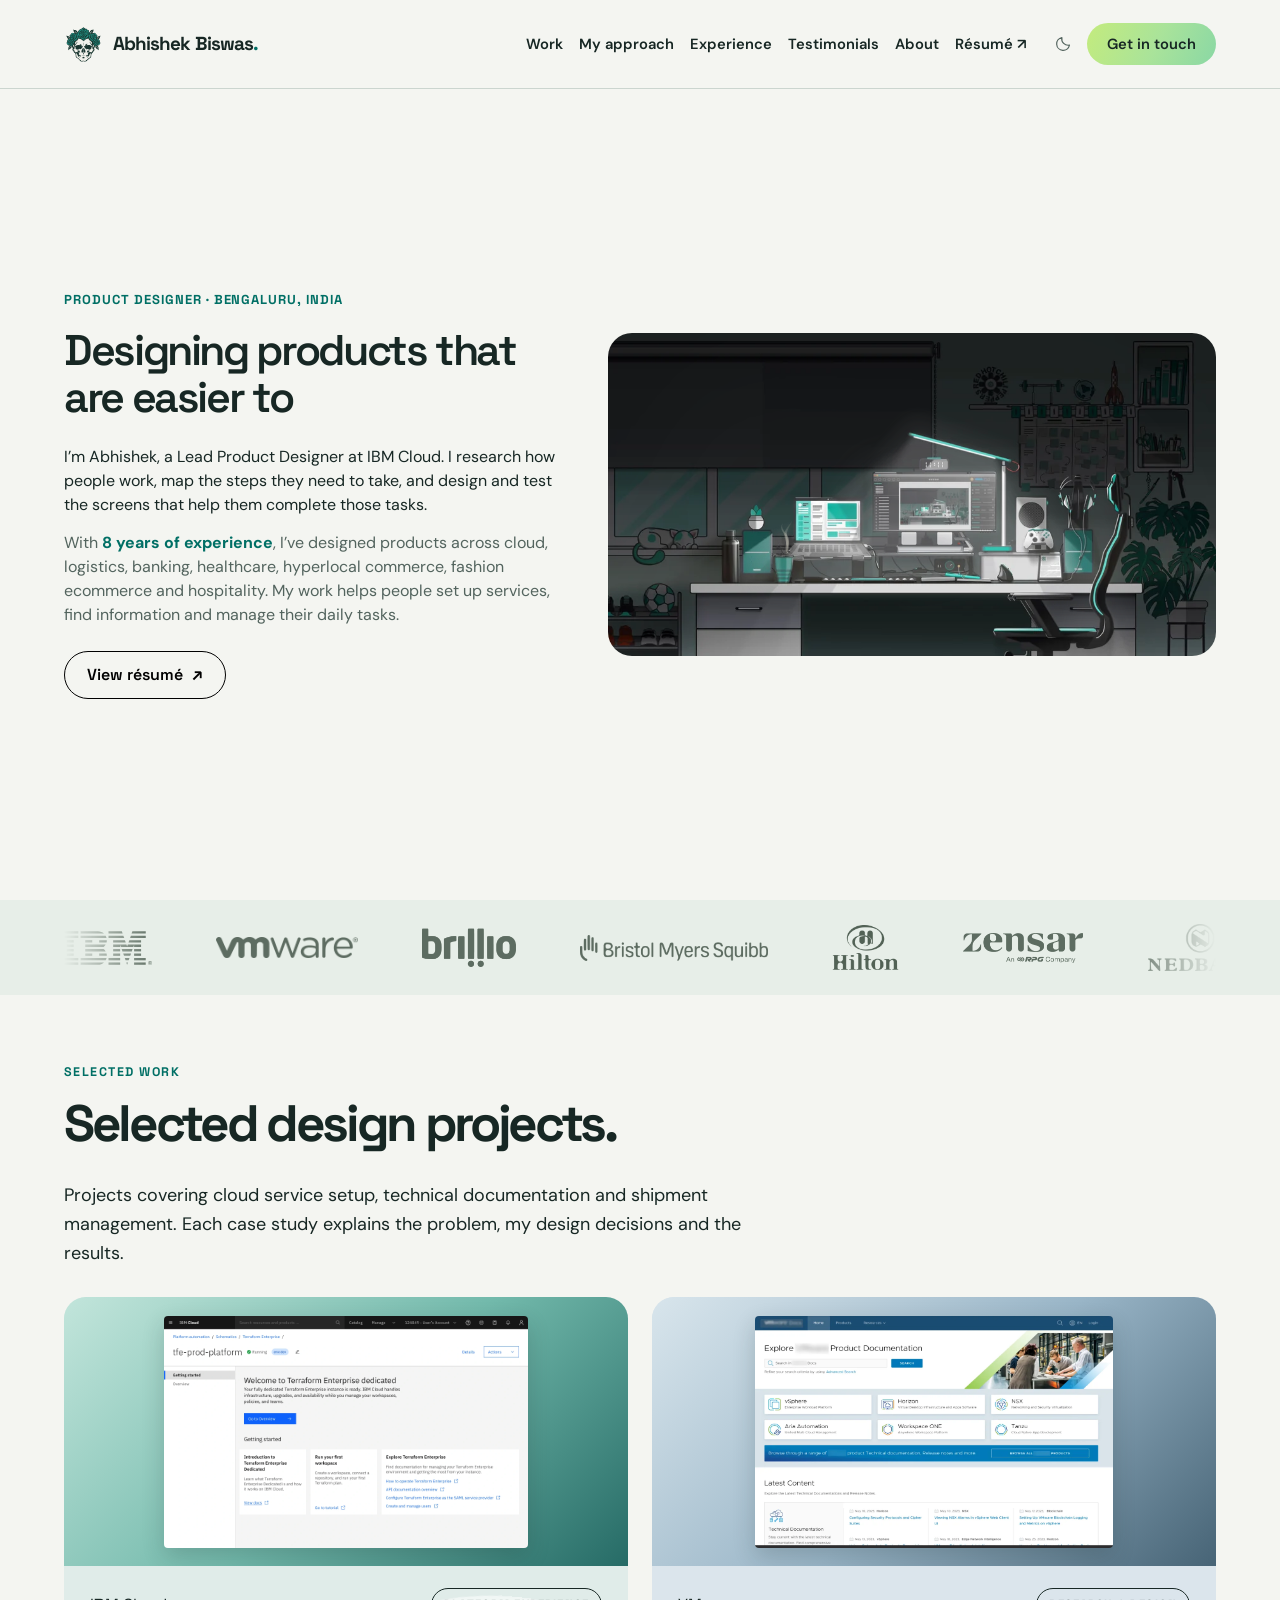
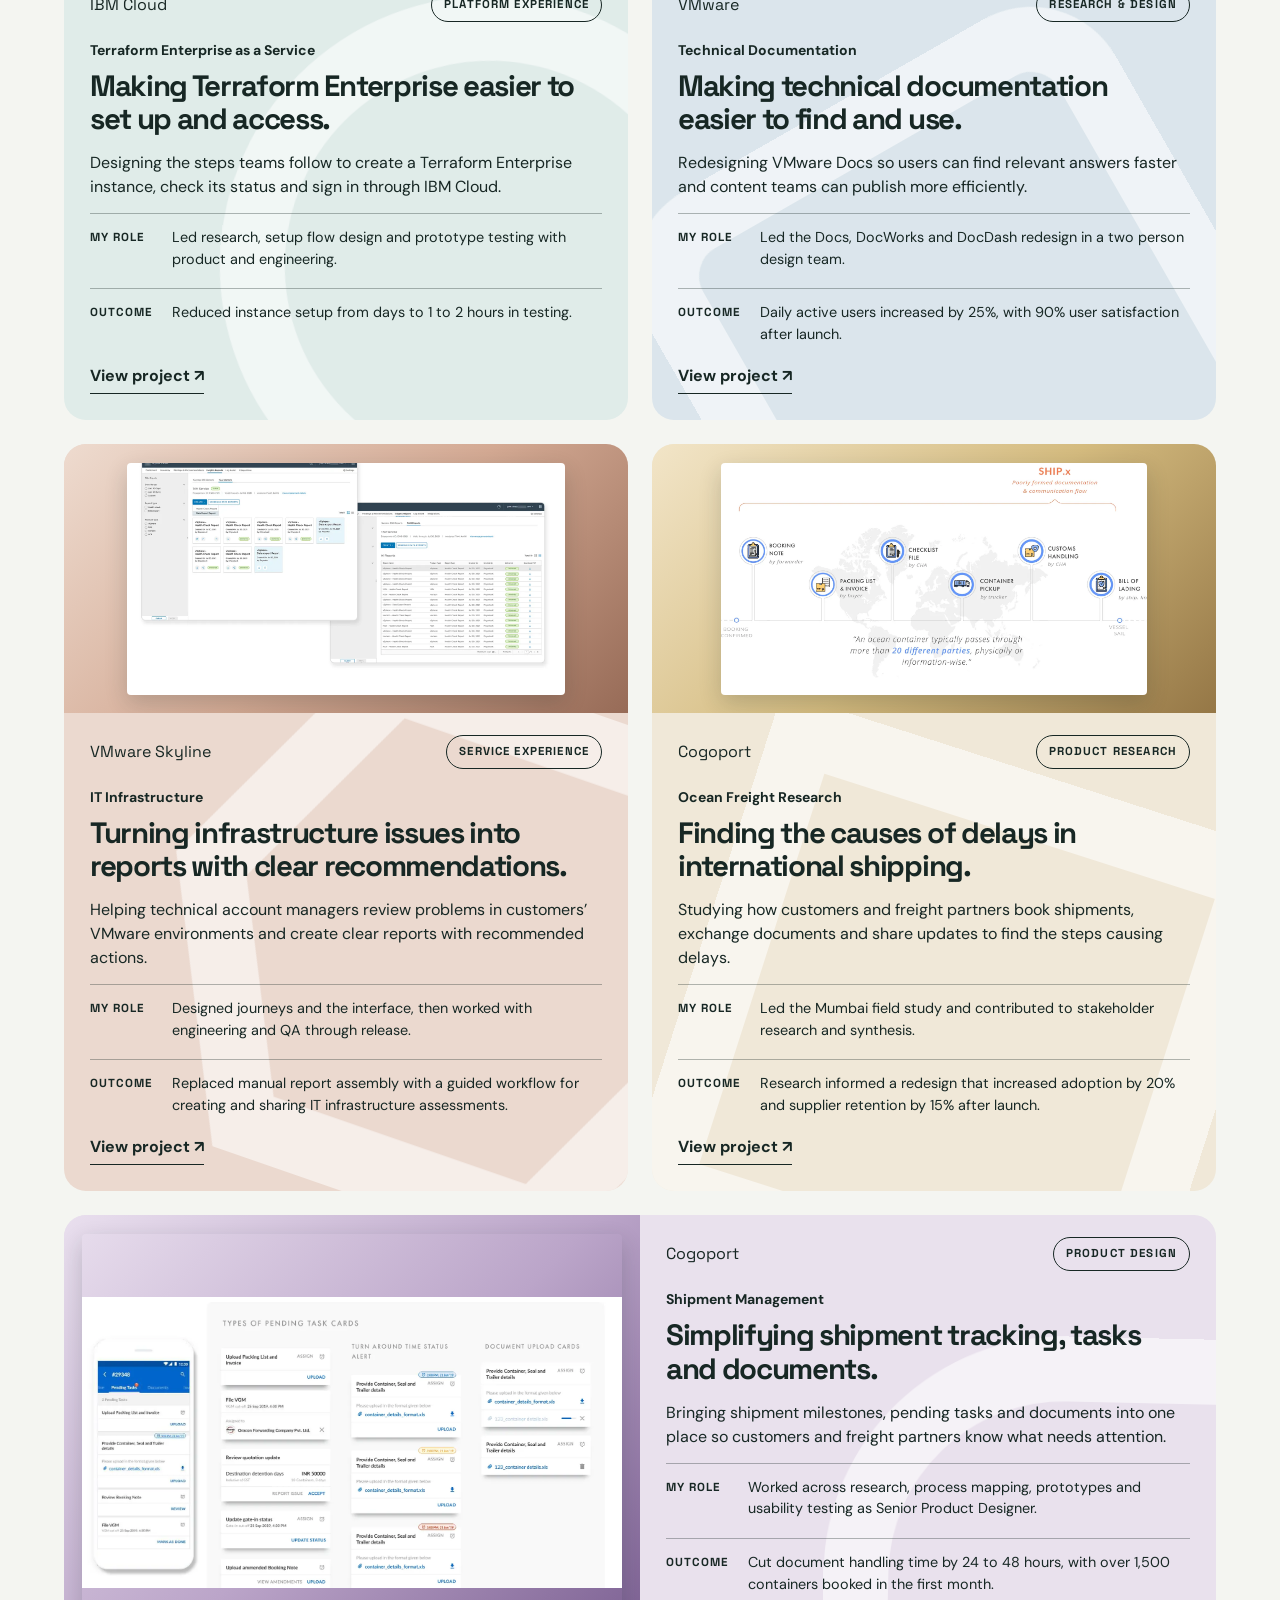
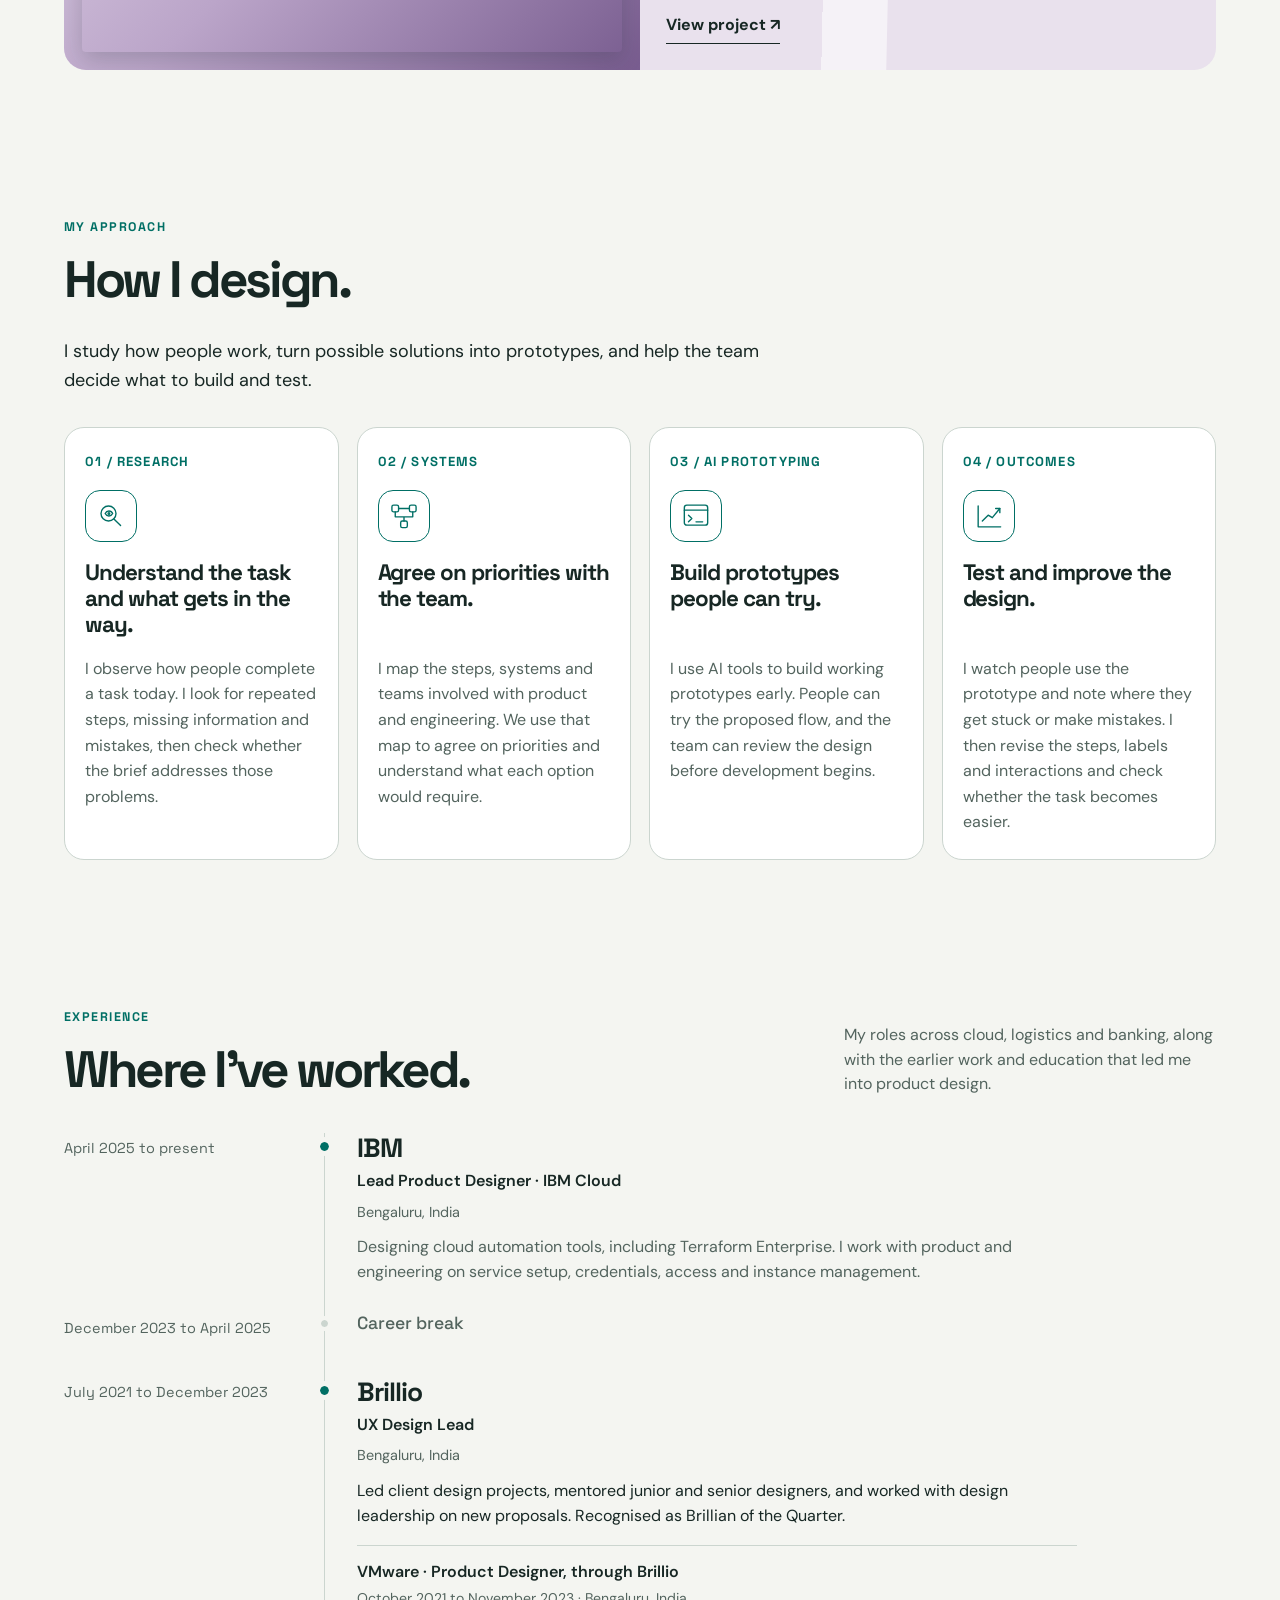
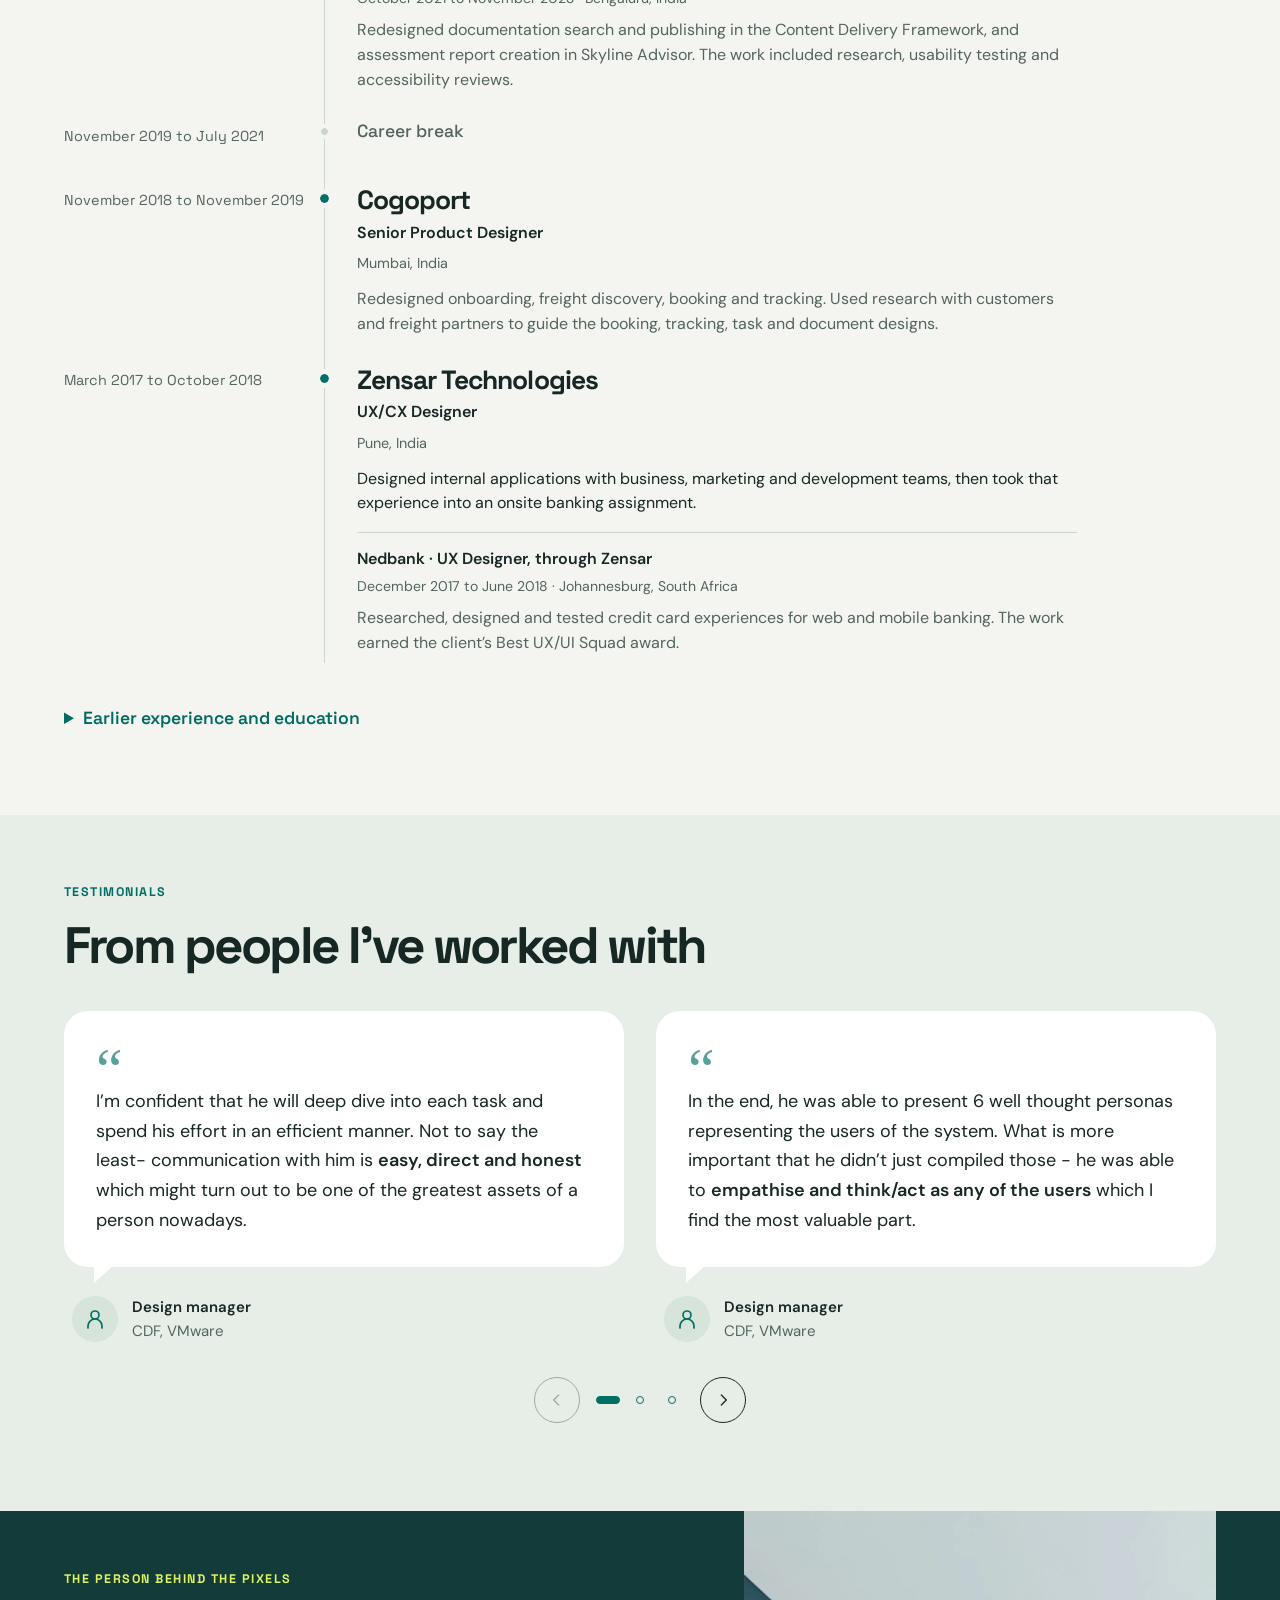
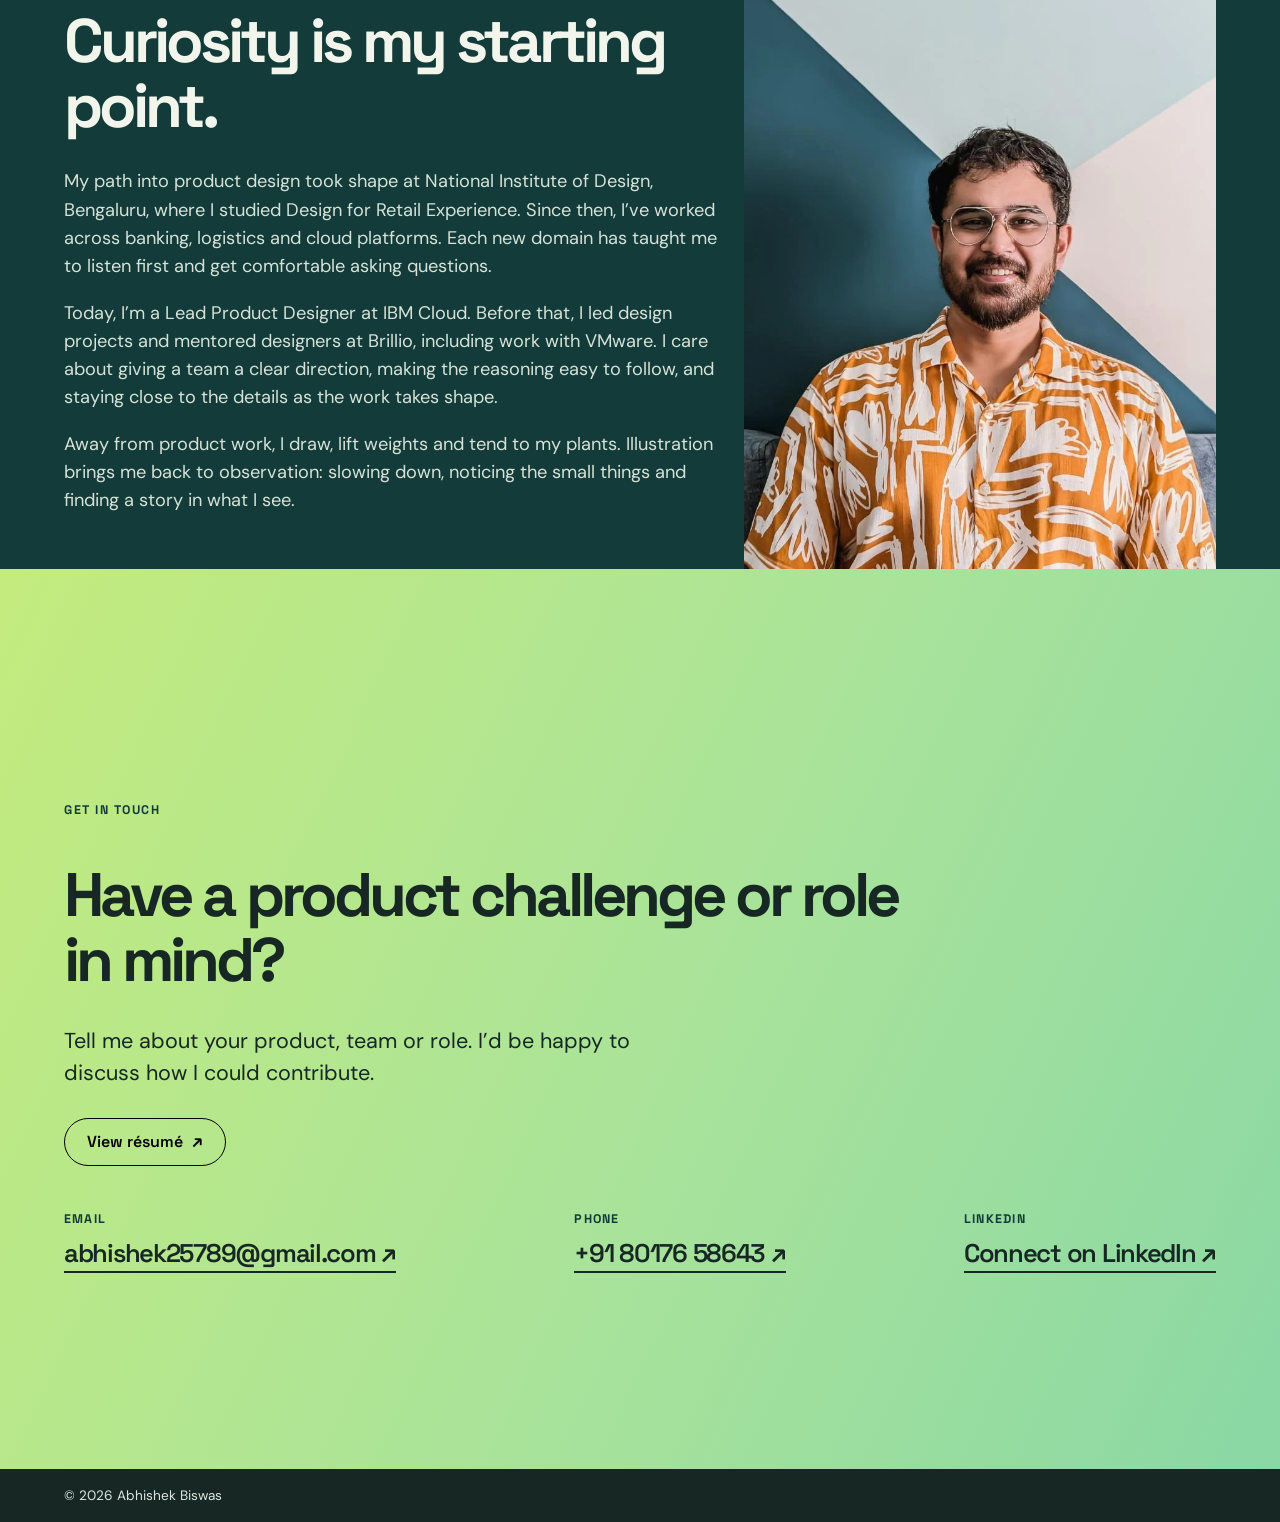
==== commit 45732994: "seo update 3" ====
--- a/index.html
+++ b/index.html
@@ -6,12 +6,12 @@
   <meta name="viewport" content="width=device-width, initial-scale=1">
   <meta name="theme-color" content="#f4f5f1">
   <meta name="description" content="Abhishek Biswas is a Lead Product Designer at IBM Cloud in Bengaluru, working across research, cloud platforms and enterprise UX. Explore his work and approach to design.">
-  <title>Abhishek Biswas | Lead Product Designer at IBM Cloud</title>
+  <title>Abhishek Biswas- lead product designer | 8 years</title>
   <link rel="canonical" href="https://iamabhishekbiswas.com/">
   <meta name="robots" content="index, follow">
   <meta property="og:type" content="website">
   <meta property="og:site_name" content="Abhishek Biswas">
-  <meta property="og:title" content="Abhishek Biswas | Lead Product Designer at IBM Cloud">
+  <meta property="og:title" content="Abhishek Biswas- lead product designer | 8 years">
   <meta property="og:description" content="Product design at IBM Cloud, VMware and Cogoport. Research, interface design and testing for cloud services, documentation and freight.">
   <meta property="og:url" content="https://iamabhishekbiswas.com/">
   <script type="application/ld+json">{"@context":"https://schema.org","@type":"WebSite","name":"Abhishek Biswas","url":"https://iamabhishekbiswas.com/"}</script>
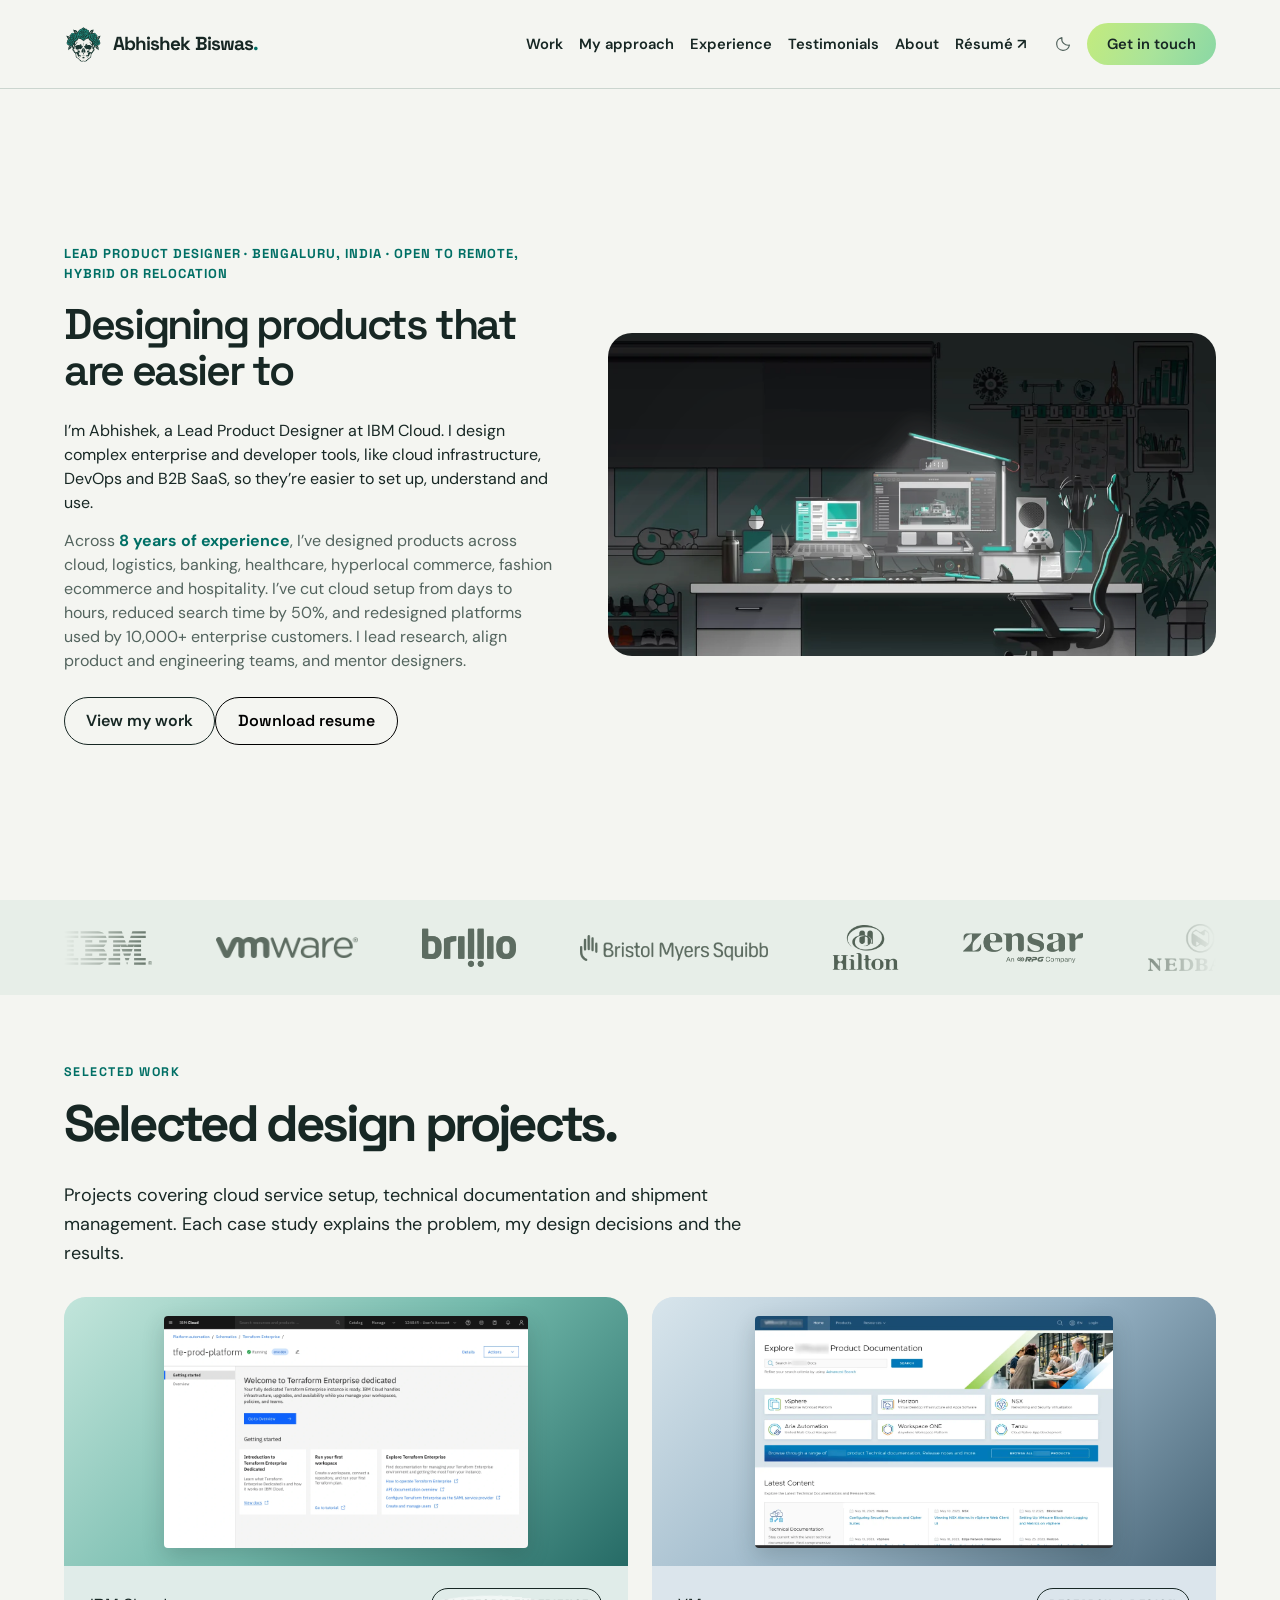
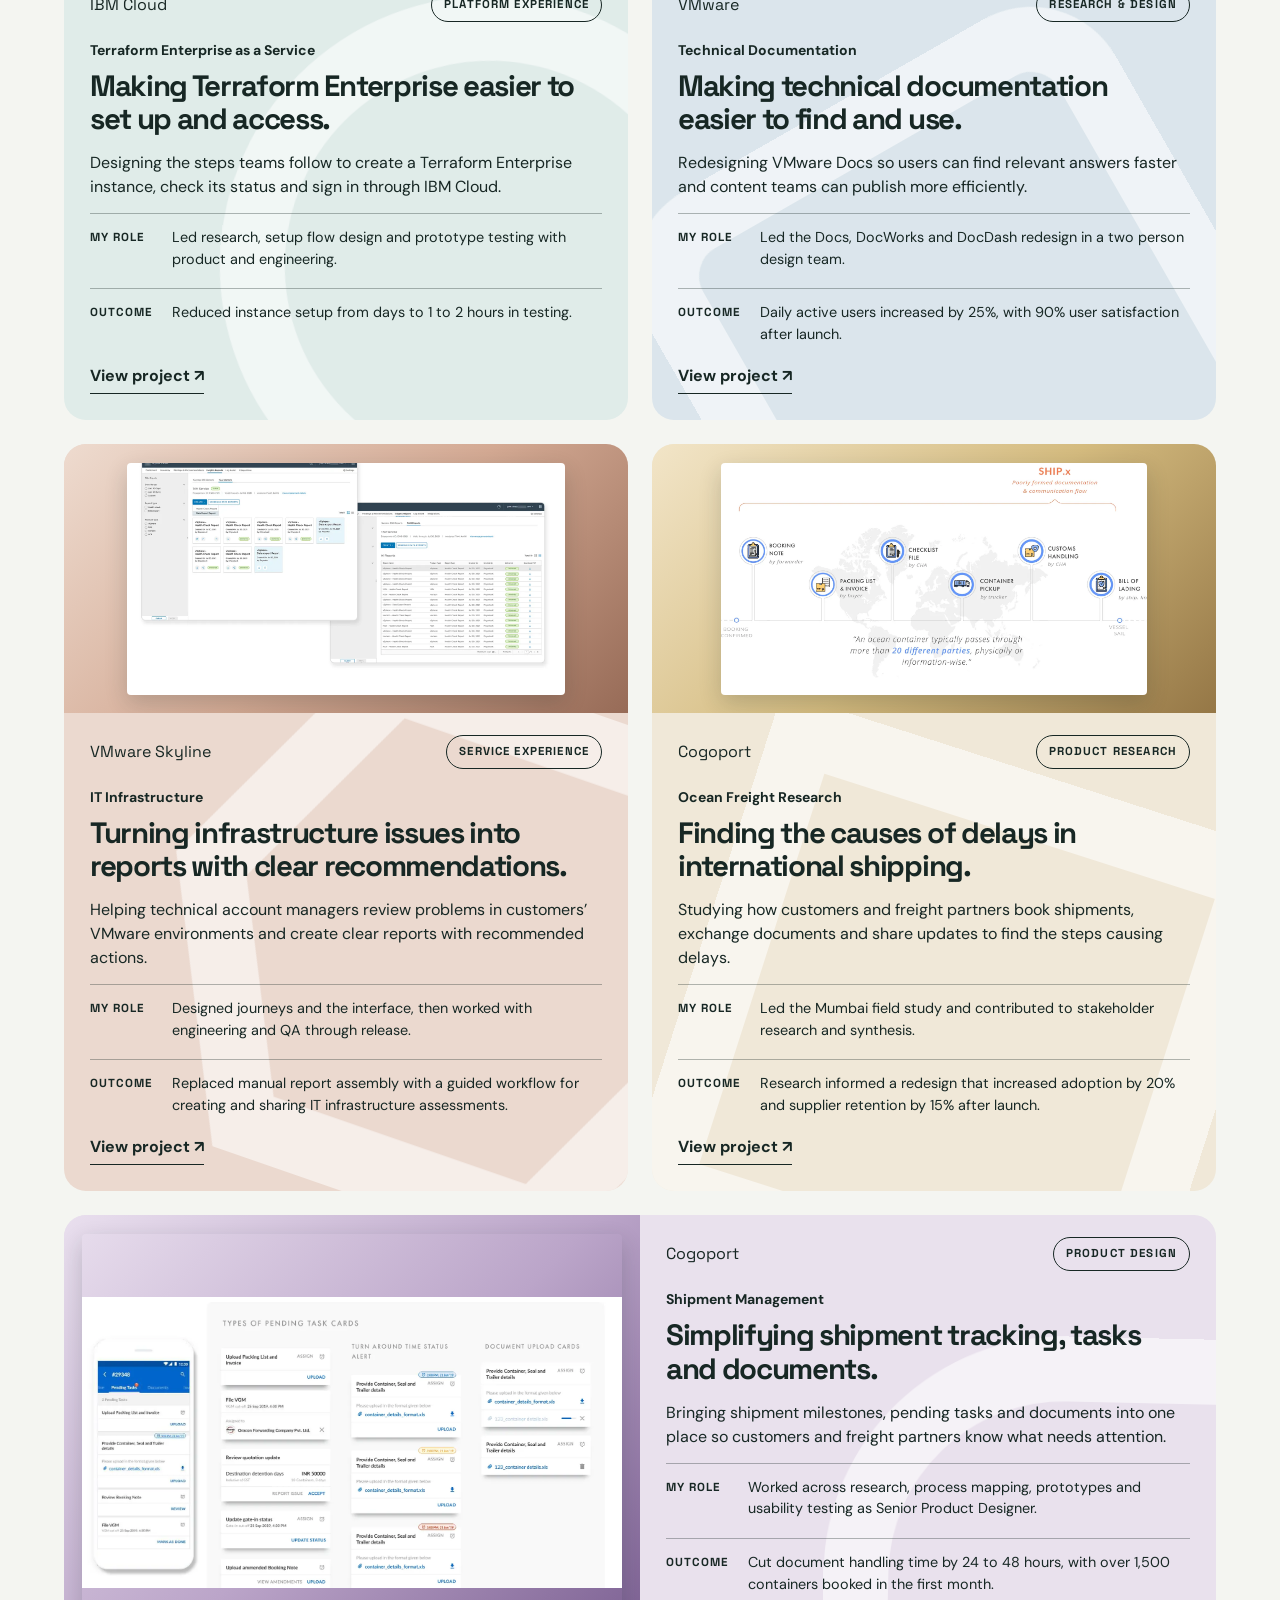
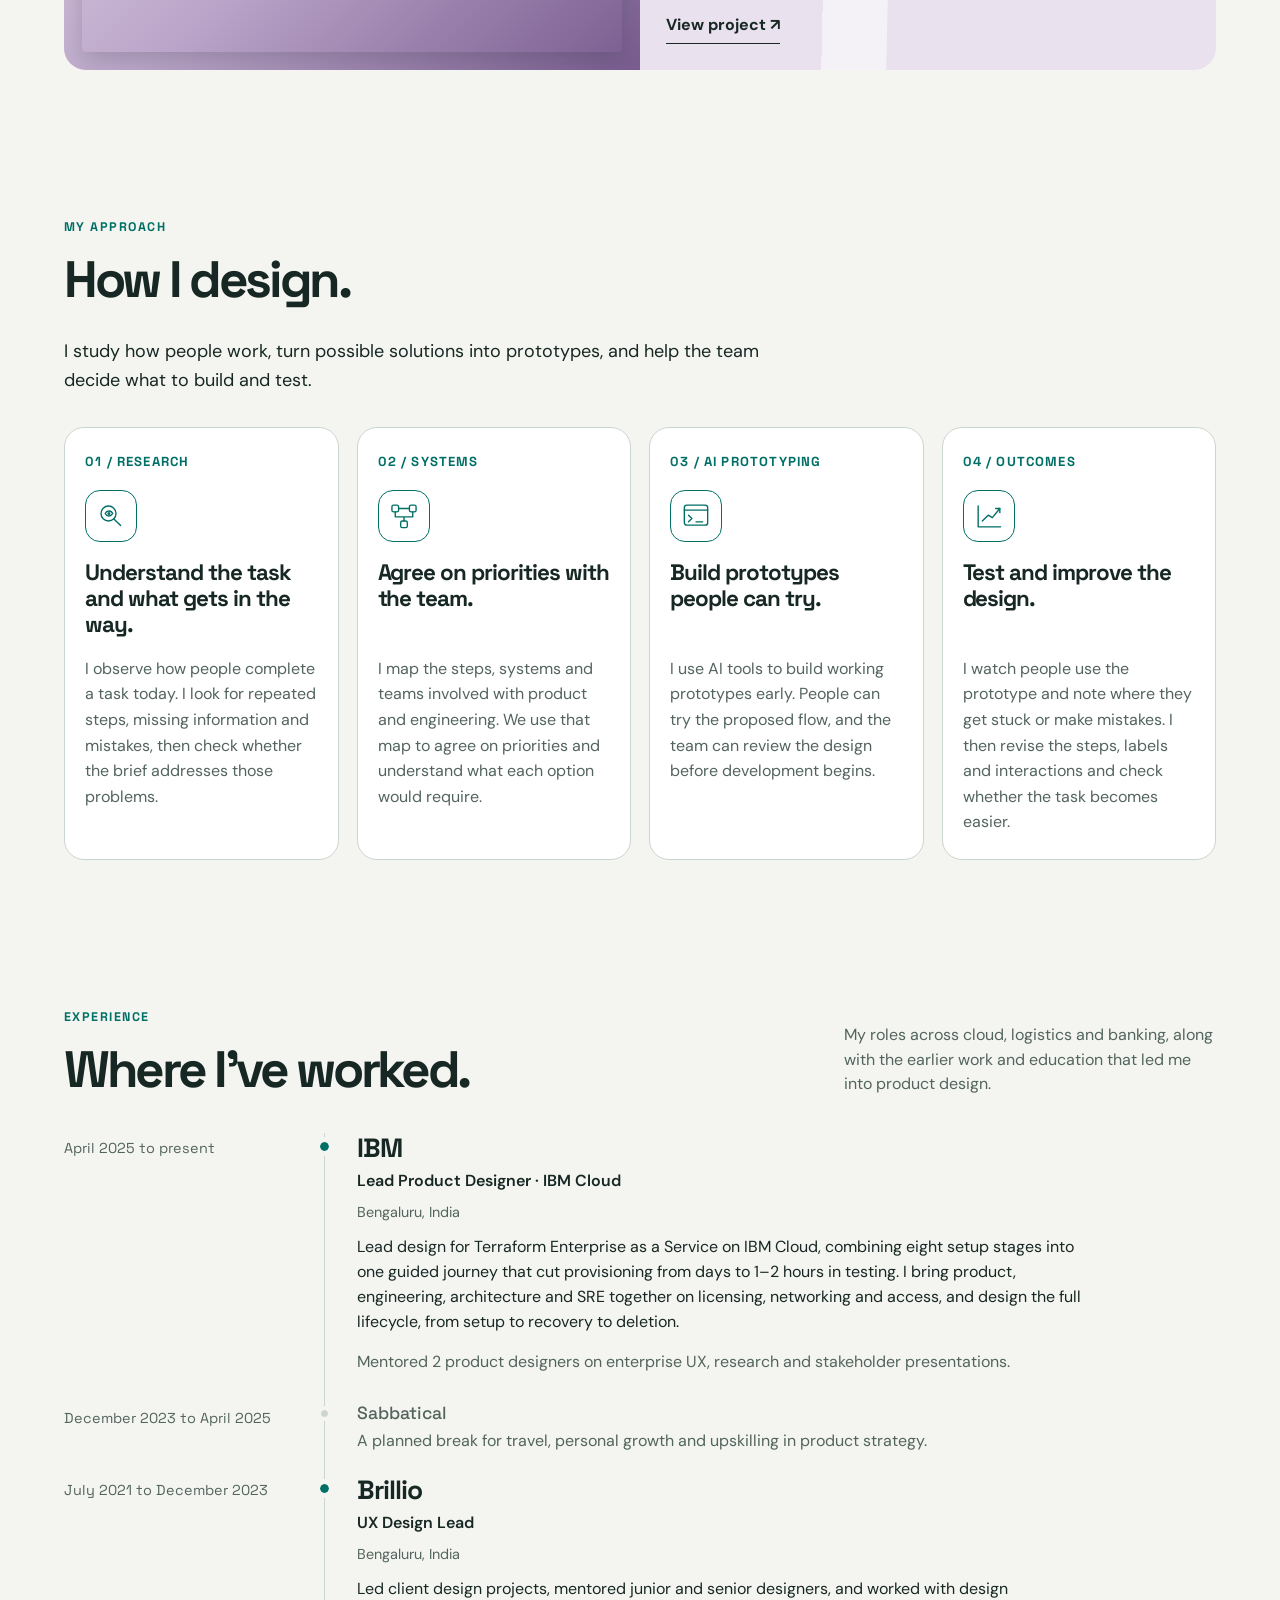
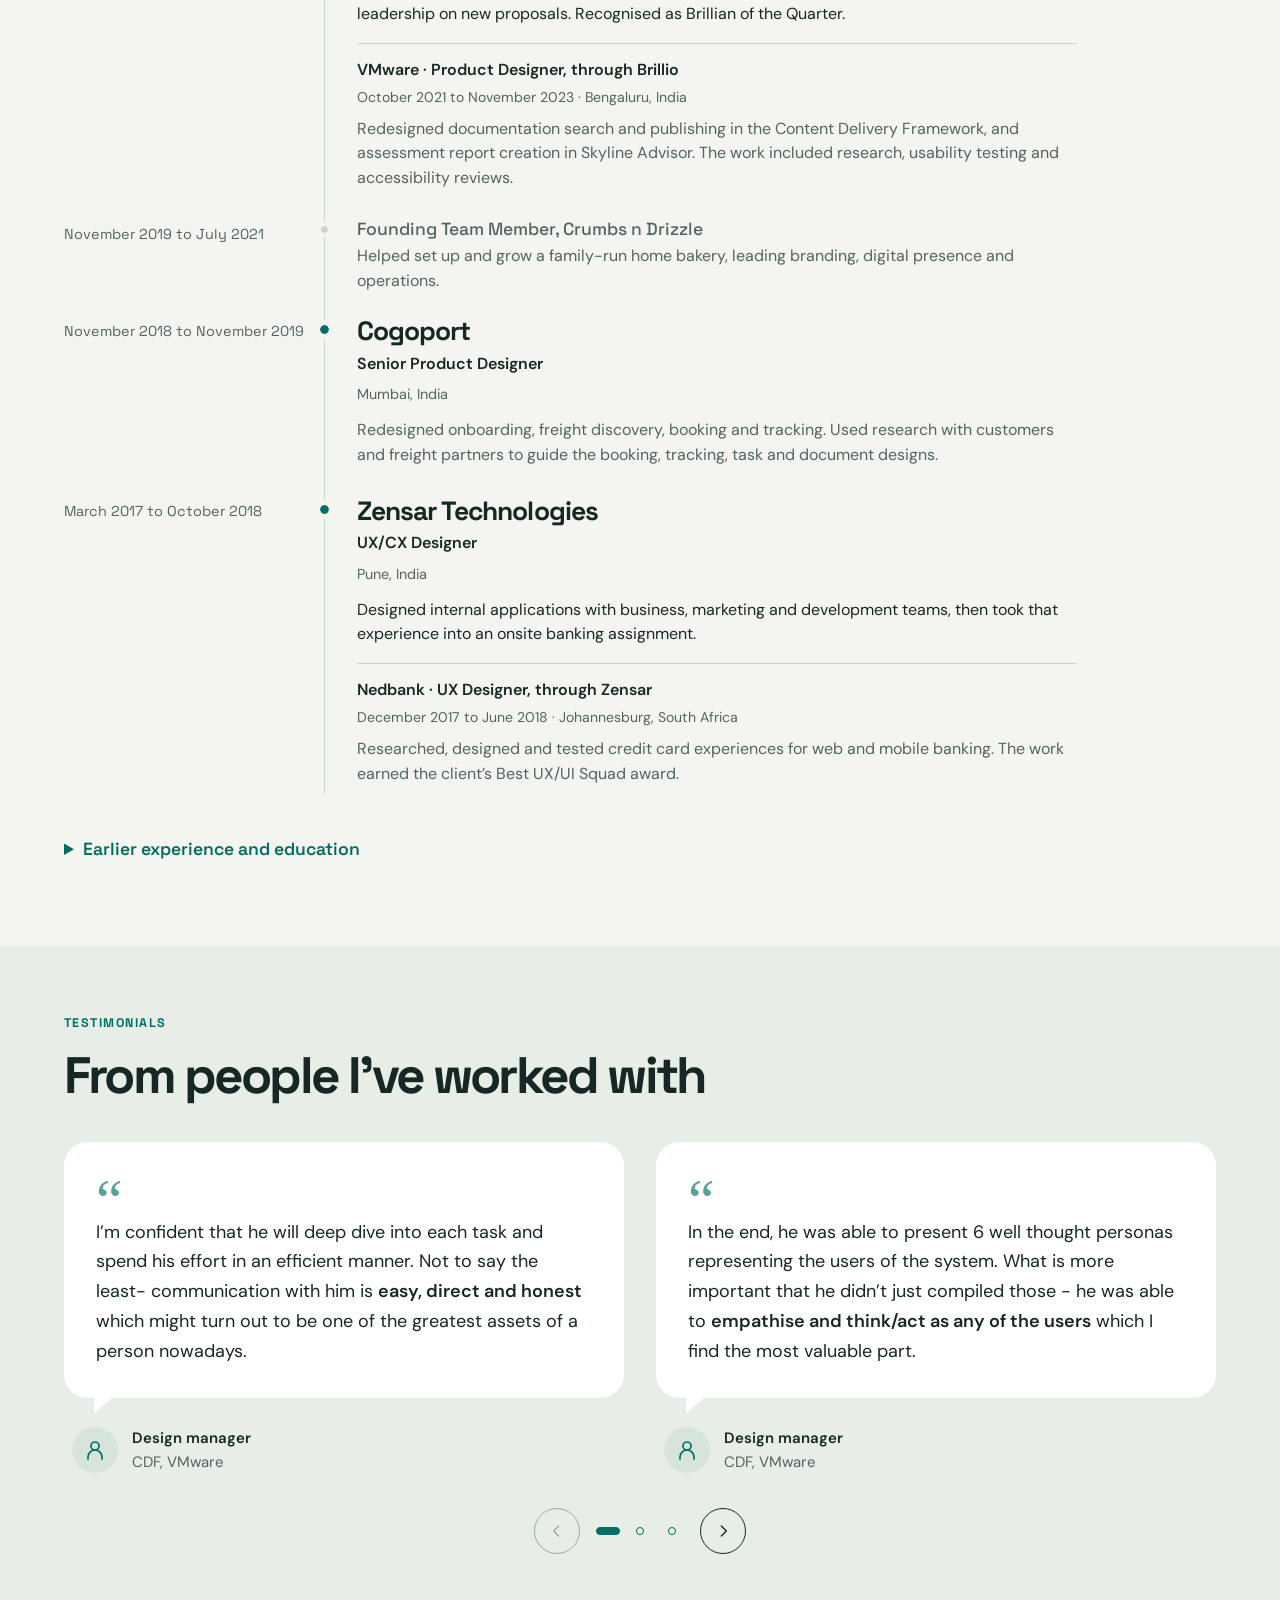
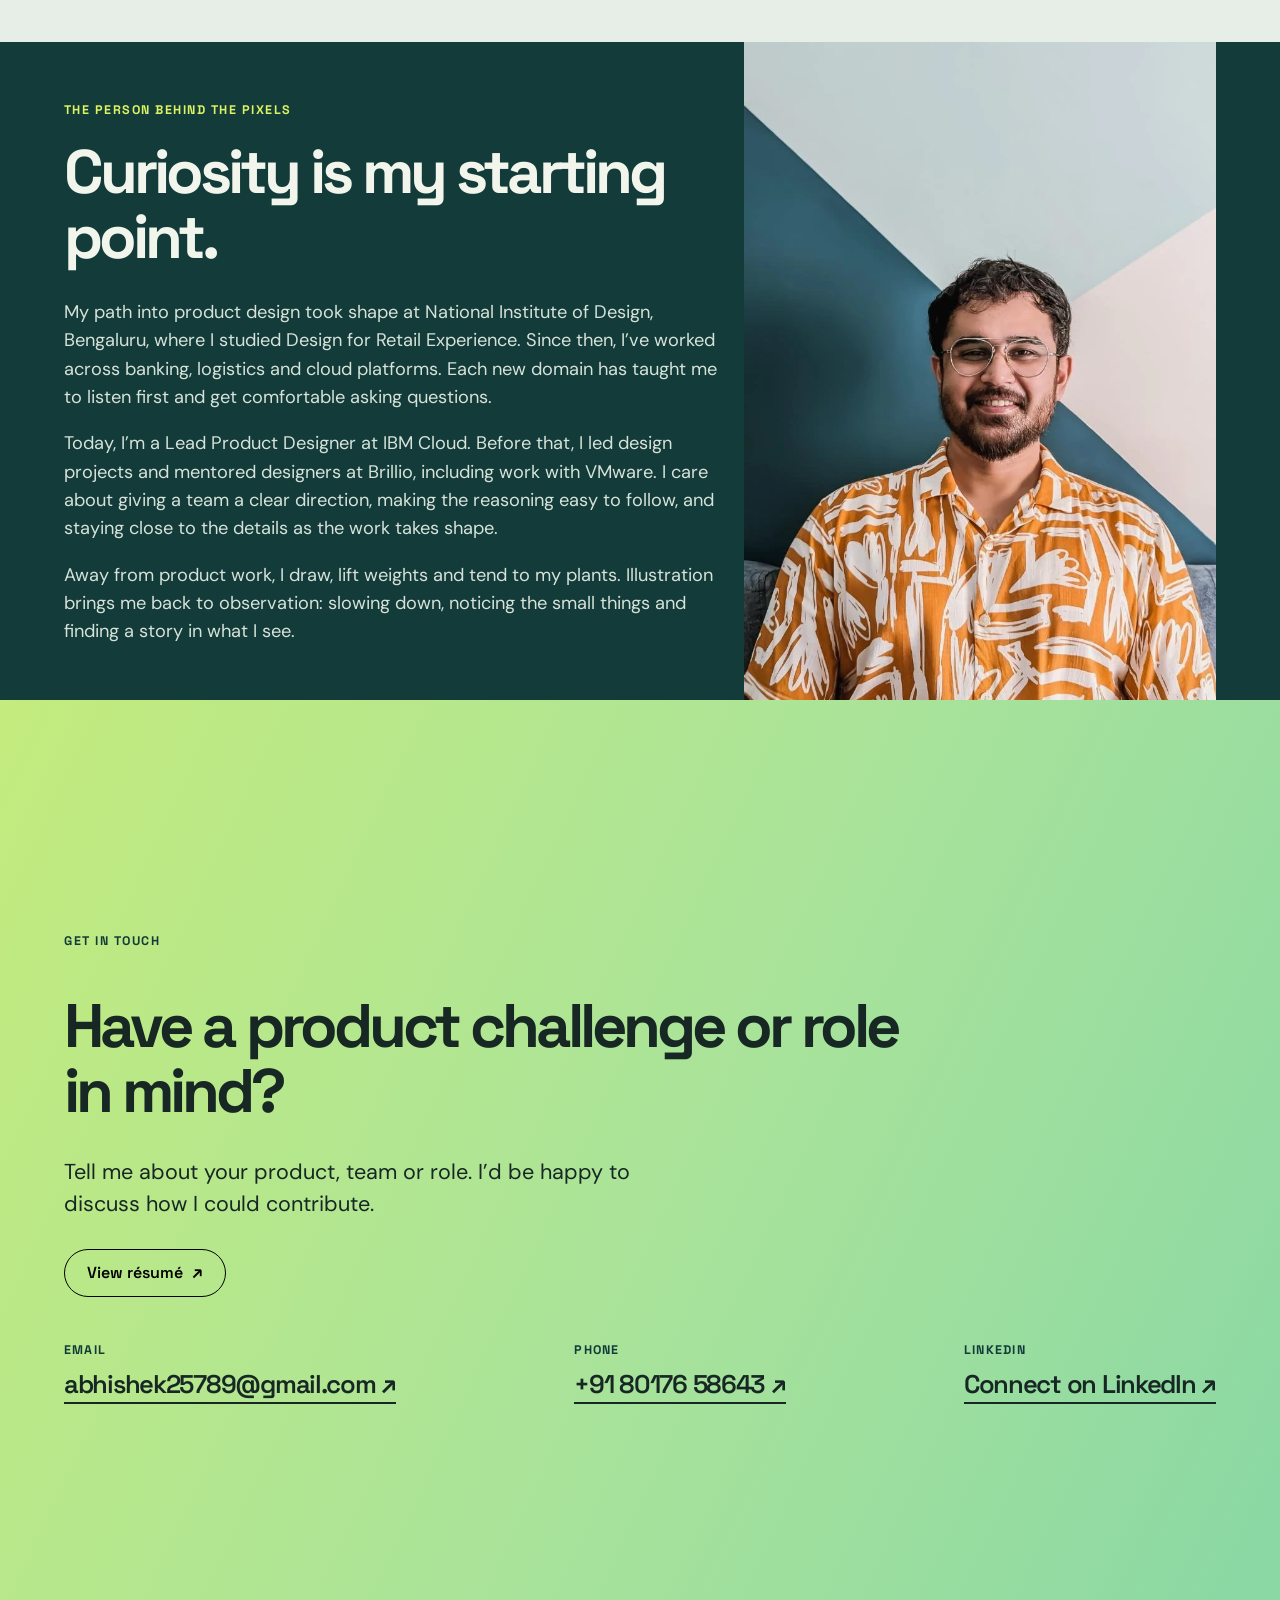
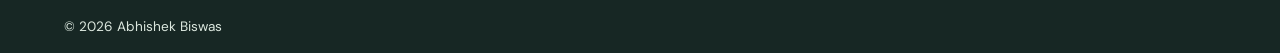
==== commit c6614af9: "hero, reumen, timeline update" ====
--- a/index.html
+++ b/index.html
@@ -184,8 +184,8 @@
 <link rel="icon" type="image/svg+xml" href="/favicon.svg?v=193">
 <link rel="alternate icon" type="image/png" sizes="32x32" href="/favicon-32.png?v=193">
 <link rel="apple-touch-icon" sizes="192x192" href="/favicon-192.png?v=193">
-<link rel="stylesheet" href="/shared/editorial-home.css?v=258">
-<script src="/shared/contact-liquid.js?v=263" type="module"></script>
+<link rel="stylesheet" href="/shared/editorial-home.css?v=276">
+<script src="/shared/contact-liquid.js?v=276" type="module"></script>
 <script src="/shared/company-marquee.js?v=257" defer></script>
 <link rel="stylesheet" href="/shared/testimonials.css?v=7">
 </head>
@@ -193,7 +193,7 @@
 <header class="portfolio-header"><div class="portfolio-header-inner"><a class="portfolio-brand" href="/" aria-label="Abhishek Biswas, home"><img src="/brand-mark.svg?v=2" alt="" width="39" height="39"><span>Abhishek Biswas<b>.</b></span></a><nav class="portfolio-nav" aria-label="Main navigation"><div class="portfolio-menu" id="portfolio-menu"><a href="/#work">Work</a><a href="/#process">My approach</a><a href="/#experience">Experience</a><a href="/#testimonials">Testimonials</a><a href="/#about">About</a><a href="/resume/?v=267" target="_blank" rel="noopener noreferrer">Résumé <span aria-hidden="true">↗</span></a></div><button class="theme-toggle" type="button" aria-label="Switch to dark theme" title="Switch to dark theme"><svg class="theme-sun" width="20" height="20" viewBox="0 0 24 24" fill="none" stroke="currentColor" stroke-width="1.7" stroke-linecap="round" aria-hidden="true"><circle cx="12" cy="12" r="3.8"/><path d="M12 2v2m0 16v2M2 12h2m16 0h2M4.93 4.93l1.42 1.42m11.3 11.3 1.42 1.42M4.93 19.07l1.42-1.42m11.3-11.3 1.42-1.42"/></svg><svg class="theme-moon" width="20" height="20" viewBox="0 0 24 24" fill="none" stroke="currentColor" stroke-width="1.7" stroke-linecap="round" stroke-linejoin="round" aria-hidden="true"><path d="M20.6 13.5A8.6 8.6 0 0 1 10.5 3.4a8.6 8.6 0 1 0 10.1 10.1Z"/></svg></button><a class="portfolio-contact" href="/#contact">Get in touch</a><button class="portfolio-menu-toggle" type="button" aria-expanded="false" aria-controls="portfolio-menu" aria-label="Open navigation menu"><svg width="22" height="22" viewBox="0 0 24 24" fill="none" stroke="currentColor" stroke-width="1.6" stroke-linecap="round" aria-hidden="true"><path class="menu-lines" d="M4 7h16M4 12h16M4 17h16"/><path class="menu-close" d="m6 6 12 12M18 6 6 18"/></svg></button></nav></div></header>
 <main id="top">
   <div class="intro-stack">
-  <section class="hero wrap" aria-labelledby="hero-title"><div class="eyebrow">Product designer · Bengaluru, India</div><div class="hero-lead"><h1 id="hero-title" aria-label="Designing products that are easier to understand, set up, navigate and use.">Designing products that are easier to <span class="hero-word" aria-hidden="true"><em>understand.</em><em>set up.</em><em>navigate.</em><em>use.</em></span></h1></div><div class="hero-bottom"><p class="hero-intro">I’m Abhishek, a Lead Product Designer at IBM Cloud. I research how people work, map the steps they need to take, and design and test the screens that help them complete those tasks.</p><p class="hero-aside">With <strong class="hero-experience-highlight">8 years of experience</strong>, I’ve designed products across cloud, logistics, banking, healthcare, hyperlocal commerce, fashion ecommerce and hospitality. My work helps people set up services, find information and manage their daily tasks.</p></div><a class="hero-work-link resume-secondary" href="/resume/?v=267" target="_blank" rel="noopener noreferrer" aria-label="View résumé (opens in a new tab)">View résumé <span aria-hidden="true">↗</span></a></section>
+  <section class="hero wrap" aria-labelledby="hero-title"><div class="eyebrow">Lead Product Designer · Bengaluru, India · Open to remote, hybrid or relocation</div><div class="hero-lead"><h1 id="hero-title" aria-label="Designing products that are easier to understand, set up, navigate and use.">Designing products that are easier to <span class="hero-word" aria-hidden="true"><em>understand.</em><em>set up.</em><em>navigate.</em><em>use.</em></span></h1></div><div class="hero-bottom"><p class="hero-intro">I’m Abhishek, a Lead Product Designer at IBM Cloud. I design complex enterprise and developer tools, like cloud infrastructure, DevOps and B2B SaaS, so they’re easier to set up, understand and use.</p><p class="hero-aside">Across <strong class="hero-experience-highlight">8 years of experience</strong>, I’ve designed products across cloud, logistics, banking, healthcare, hyperlocal commerce, fashion ecommerce and hospitality. I’ve cut cloud setup from days to hours, reduced search time by 50%, and redesigned platforms used by 10,000+ enterprise customers. I lead research, align product and engineering teams, and mentor designers.</p></div><div class="hero-actions"><a class="hero-work-link hero-contact" href="#work">View my work</a><a class="hero-work-link resume-secondary" href="/resume/Abhishek_Biswas_Resume_ATS.pdf?v=274" download="Abhishek-Biswas-Resume.pdf">Download resume</a></div></section>
   <div class="illustration"><img src="studio-illustration-1600.webp" srcset="studio-illustration-960.webp 960w, studio-illustration-1600.webp 1600w, studio-illustration-2400.webp 2400w" sizes="(min-width: 1101px) 54vw, 100vw" width="2975" height="1585" alt="An illustrated creative workspace by Abhishek" fetchpriority="high"><svg class="motion desktop" viewBox="0 0 595 317" preserveAspectRatio="xMidYMid slice" aria-hidden="true"><defs><radialGradient id="desk-light-desktop"><stop offset="0" stop-color="white"/><stop offset=".58" stop-color="white" stop-opacity=".7"/><stop offset="1" stop-color="white" stop-opacity="0"/></radialGradient><mask id="desk-mask-desktop" maskUnits="userSpaceOnUse" x="0" y="0" width="595" height="317"><ellipse cx="256" cy="205" rx="184" ry="113" fill="url(#desk-light-desktop)"/></mask><radialGradient id="screen-light-desktop"><stop offset="0" stop-color="white"/><stop offset=".65" stop-color="white" stop-opacity=".55"/><stop offset="1" stop-color="white" stop-opacity="0"/></radialGradient><mask id="screen-mask-desktop" maskUnits="userSpaceOnUse" x="0" y="0" width="595" height="317"><ellipse cx="221" cy="119" rx="58" ry="38" fill="url(#screen-light-desktop)"/><ellipse cx="148" cy="127" rx="31" ry="25" fill="url(#screen-light-desktop)"/></mask><filter id="steam-mask-feather-desktop" x="-50%" y="-50%" width="200%" height="200%" color-interpolation-filters="sRGB"><feGaussianBlur stdDeviation="2"/></filter><mask id="hero-clean-desktop" maskUnits="userSpaceOnUse" x="0" y="0" width="595" height="317"><rect width="595" height="317" fill="white"/><rect x="54" y="174" width="24" height="19" fill="black"/><rect x="162" y="192" width="23" height="26" rx="4" fill="black" filter="url(#steam-mask-feather-desktop)"/></mask><linearGradient id="anime-steam-desktop" gradientUnits="userSpaceOnUse" x1="0" y1="0" x2="0" y2="-34"><stop offset="0" stop-color="#f4f1df" stop-opacity=".12"/><stop offset=".13" stop-color="#f4f1df" stop-opacity=".68"/><stop offset=".5" stop-color="#f4f1df" stop-opacity=".58"/><stop offset=".8" stop-color="#f4f1df" stop-opacity=".22"/><stop offset="1" stop-color="#f4f1df" stop-opacity="0"/></linearGradient></defs><g mask="url(#hero-clean-desktop)"><image class="lamp-glow" x="0" y="0" width="595" height="317" href="lamp-glow.webp"/><image class="room-pulse" x="0" y="0" width="595" height="317" href="lamp-glow.webp" mask="url(#desk-mask-desktop)"/><image class="screen-pulse" x="0" y="0" width="595" height="317" href="lamp-glow.webp" mask="url(#screen-mask-desktop)"/><image class="lamp-outage" x="0" y="0" width="595" height="317" href="lamp-outage.webp"/><image class="screen-glitch" x="0" y="0" width="595" height="317" href="screen-glitch.webp"/></g><g class="coffee-steam" transform="translate(175 216.3)"><path class="coffee-steam-wisp" data-seed="0" data-height="30" fill="url(#anime-steam-desktop)" opacity="0.48" d="M-0.180,-0.000 L-0.372,-0.625 L-0.503,-1.250 L-0.603,-1.875 L-0.676,-2.500 L-0.727,-3.125 L-0.758,-3.750 L-0.772,-4.375 L-0.776,-5.000 L-0.772,-5.625 L-0.766,-6.250 L-0.763,-6.875 L-0.768,-7.500 L-0.785,-8.125 L-0.821,-8.750 L-0.879,-9.375 L-0.963,-10.000 L-1.076,-10.625 L-1.220,-11.250 L-1.396,-11.875 L-1.603,-12.500 L-1.842,-13.125 L-2.108,-13.750 L-2.399,-14.375 L-2.710,-15.000 L-3.035,-15.625 L-3.368,-16.250 L-3.700,-16.875 L-4.025,-17.500 L-4.333,-18.125 L-4.617,-18.750 L-4.867,-19.375 L-5.076,-20.000 L-5.236,-20.625 L-5.341,-21.250 L-5.386,-21.875 L-5.365,-22.500 L-5.276,-23.125 L-5.117,-23.750 L-4.890,-24.375 L-4.595,-25.000 L-4.236,-25.625 L-3.818,-26.250 L-3.348,-26.875 L-2.834,-27.500 L-2.284,-28.125 L-1.708,-28.750 L-1.113,-29.375 L-0.492,-30.000 L-0.240,-30.000 L-0.643,-29.375 L-1.074,-28.750 L-1.500,-28.125 L-1.909,-27.500 L-2.289,-26.875 L-2.629,-26.250 L-2.922,-25.625 L-3.162,-25.000 L-3.341,-24.375 L-3.459,-23.750 L-3.512,-23.125 L-3.500,-22.500 L-3.425,-21.875 L-3.291,-21.250 L-3.102,-20.625 L-2.863,-20.000 L-2.581,-19.375 L-2.265,-18.750 L-1.922,-18.125 L-1.561,-17.500 L-1.191,-16.875 L-0.821,-16.250 L-0.457,-15.625 L-0.109,-15.000 L0.217,-14.375 L0.515,-13.750 L0.781,-13.125 L1.010,-12.500 L1.199,-11.875 L1.349,-11.250 L1.458,-10.625 L1.527,-10.000 L1.558,-9.375 L1.555,-8.750 L1.520,-8.125 L1.458,-7.500 L1.374,-6.875 L1.273,-6.250 L1.160,-5.625 L1.039,-5.000 L0.916,-4.375 L0.794,-3.750 L0.677,-3.125 L0.568,-2.500 L0.467,-1.875 L0.375,-1.250 L0.289,-0.625 L0.180,-0.000 Z"/><path class="coffee-steam-wisp" data-seed="2.2" data-height="34" fill="url(#anime-steam-desktop)" opacity="0.45" d="M-0.180,-0.000 L-0.232,-0.708 L-0.255,-1.417 L-0.279,-2.125 L-0.314,-2.833 L-0.361,-3.542 L-0.425,-4.250 L-0.505,-4.958 L-0.603,-5.667 L-0.717,-6.375 L-0.845,-7.083 L-0.985,-7.792 L-1.133,-8.500 L-1.285,-9.208 L-1.436,-9.917 L-1.580,-10.625 L-1.712,-11.333 L-1.825,-12.042 L-1.914,-12.750 L-1.973,-13.458 L-1.996,-14.167 L-1.980,-14.875 L-1.921,-15.583 L-1.814,-16.292 L-1.660,-17.000 L-1.457,-17.708 L-1.207,-18.417 L-0.911,-19.125 L-0.573,-19.833 L-0.198,-20.542 L0.209,-21.250 L0.639,-21.958 L1.086,-22.667 L1.539,-23.375 L1.990,-24.083 L2.429,-24.792 L2.846,-25.500 L3.231,-26.208 L3.576,-26.917 L3.871,-27.625 L4.111,-28.333 L4.288,-29.042 L4.398,-29.750 L4.438,-30.458 L4.406,-31.167 L4.305,-31.875 L4.137,-32.583 L3.908,-33.292 L3.645,-34.000 L3.897,-34.000 L4.378,-33.292 L4.771,-32.583 L5.089,-31.875 L5.331,-31.167 L5.497,-30.458 L5.587,-29.750 L5.601,-29.042 L5.544,-28.333 L5.419,-27.625 L5.234,-26.917 L4.995,-26.208 L4.710,-25.500 L4.389,-24.792 L4.040,-24.083 L3.674,-23.375 L3.299,-22.667 L2.925,-21.958 L2.561,-21.250 L2.214,-20.542 L1.891,-19.833 L1.598,-19.125 L1.340,-18.417 L1.120,-17.708 L0.941,-17.000 L0.802,-16.292 L0.703,-15.583 L0.642,-14.875 L0.616,-14.167 L0.622,-13.458 L0.655,-12.750 L0.709,-12.042 L0.778,-11.333 L0.857,-10.625 L0.940,-9.917 L1.020,-9.208 L1.093,-8.500 L1.152,-7.792 L1.194,-7.083 L1.215,-6.375 L1.213,-5.667 L1.183,-4.958 L1.127,-4.250 L1.042,-3.542 L0.930,-2.833 L0.790,-2.125 L0.624,-1.417 L0.429,-0.708 L0.180,-0.000 Z"/></g></svg><svg class="motion mobile" viewBox="0 0 595 317" preserveAspectRatio="xMaxYMid slice" aria-hidden="true"><defs><radialGradient id="desk-light-mobile"><stop offset="0" stop-color="white"/><stop offset=".58" stop-color="white" stop-opacity=".7"/><stop offset="1" stop-color="white" stop-opacity="0"/></radialGradient><mask id="desk-mask-mobile" maskUnits="userSpaceOnUse" x="0" y="0" width="595" height="317"><ellipse cx="256" cy="205" rx="184" ry="113" fill="url(#desk-light-mobile)"/></mask><radialGradient id="screen-light-mobile"><stop offset="0" stop-color="white"/><stop offset=".65" stop-color="white" stop-opacity=".55"/><stop offset="1" stop-color="white" stop-opacity="0"/></radialGradient><mask id="screen-mask-mobile" maskUnits="userSpaceOnUse" x="0" y="0" width="595" height="317"><ellipse cx="221" cy="119" rx="58" ry="38" fill="url(#screen-light-mobile)"/><ellipse cx="148" cy="127" rx="31" ry="25" fill="url(#screen-light-mobile)"/></mask><filter id="steam-mask-feather-mobile" x="-50%" y="-50%" width="200%" height="200%" color-interpolation-filters="sRGB"><feGaussianBlur stdDeviation="2"/></filter><mask id="hero-clean-mobile" maskUnits="userSpaceOnUse" x="0" y="0" width="595" height="317"><rect width="595" height="317" fill="white"/><rect x="54" y="174" width="24" height="19" fill="black"/><rect x="162" y="192" width="23" height="26" rx="4" fill="black" filter="url(#steam-mask-feather-mobile)"/></mask><linearGradient id="anime-steam-mobile" gradientUnits="userSpaceOnUse" x1="0" y1="0" x2="0" y2="-34"><stop offset="0" stop-color="#f4f1df" stop-opacity=".12"/><stop offset=".13" stop-color="#f4f1df" stop-opacity=".68"/><stop offset=".5" stop-color="#f4f1df" stop-opacity=".58"/><stop offset=".8" stop-color="#f4f1df" stop-opacity=".22"/><stop offset="1" stop-color="#f4f1df" stop-opacity="0"/></linearGradient></defs><g mask="url(#hero-clean-mobile)"><image class="lamp-glow" x="0" y="0" width="595" height="317" href="lamp-glow.webp"/><image class="room-pulse" x="0" y="0" width="595" height="317" href="lamp-glow.webp" mask="url(#desk-mask-mobile)"/><image class="screen-pulse" x="0" y="0" width="595" height="317" href="lamp-glow.webp" mask="url(#screen-mask-mobile)"/><image class="lamp-outage" x="0" y="0" width="595" height="317" href="lamp-outage.webp"/><image class="screen-glitch" x="0" y="0" width="595" height="317" href="screen-glitch.webp"/></g><g class="coffee-steam" transform="translate(175 216.3)"><path class="coffee-steam-wisp" data-seed="0" data-height="30" fill="url(#anime-steam-mobile)" opacity="0.48" d="M-0.180,-0.000 L-0.372,-0.625 L-0.503,-1.250 L-0.603,-1.875 L-0.676,-2.500 L-0.727,-3.125 L-0.758,-3.750 L-0.772,-4.375 L-0.776,-5.000 L-0.772,-5.625 L-0.766,-6.250 L-0.763,-6.875 L-0.768,-7.500 L-0.785,-8.125 L-0.821,-8.750 L-0.879,-9.375 L-0.963,-10.000 L-1.076,-10.625 L-1.220,-11.250 L-1.396,-11.875 L-1.603,-12.500 L-1.842,-13.125 L-2.108,-13.750 L-2.399,-14.375 L-2.710,-15.000 L-3.035,-15.625 L-3.368,-16.250 L-3.700,-16.875 L-4.025,-17.500 L-4.333,-18.125 L-4.617,-18.750 L-4.867,-19.375 L-5.076,-20.000 L-5.236,-20.625 L-5.341,-21.250 L-5.386,-21.875 L-5.365,-22.500 L-5.276,-23.125 L-5.117,-23.750 L-4.890,-24.375 L-4.595,-25.000 L-4.236,-25.625 L-3.818,-26.250 L-3.348,-26.875 L-2.834,-27.500 L-2.284,-28.125 L-1.708,-28.750 L-1.113,-29.375 L-0.492,-30.000 L-0.240,-30.000 L-0.643,-29.375 L-1.074,-28.750 L-1.500,-28.125 L-1.909,-27.500 L-2.289,-26.875 L-2.629,-26.250 L-2.922,-25.625 L-3.162,-25.000 L-3.341,-24.375 L-3.459,-23.750 L-3.512,-23.125 L-3.500,-22.500 L-3.425,-21.875 L-3.291,-21.250 L-3.102,-20.625 L-2.863,-20.000 L-2.581,-19.375 L-2.265,-18.750 L-1.922,-18.125 L-1.561,-17.500 L-1.191,-16.875 L-0.821,-16.250 L-0.457,-15.625 L-0.109,-15.000 L0.217,-14.375 L0.515,-13.750 L0.781,-13.125 L1.010,-12.500 L1.199,-11.875 L1.349,-11.250 L1.458,-10.625 L1.527,-10.000 L1.558,-9.375 L1.555,-8.750 L1.520,-8.125 L1.458,-7.500 L1.374,-6.875 L1.273,-6.250 L1.160,-5.625 L1.039,-5.000 L0.916,-4.375 L0.794,-3.750 L0.677,-3.125 L0.568,-2.500 L0.467,-1.875 L0.375,-1.250 L0.289,-0.625 L0.180,-0.000 Z"/><path class="coffee-steam-wisp" data-seed="2.2" data-height="34" fill="url(#anime-steam-mobile)" opacity="0.45" d="M-0.180,-0.000 L-0.232,-0.708 L-0.255,-1.417 L-0.279,-2.125 L-0.314,-2.833 L-0.361,-3.542 L-0.425,-4.250 L-0.505,-4.958 L-0.603,-5.667 L-0.717,-6.375 L-0.845,-7.083 L-0.985,-7.792 L-1.133,-8.500 L-1.285,-9.208 L-1.436,-9.917 L-1.580,-10.625 L-1.712,-11.333 L-1.825,-12.042 L-1.914,-12.750 L-1.973,-13.458 L-1.996,-14.167 L-1.980,-14.875 L-1.921,-15.583 L-1.814,-16.292 L-1.660,-17.000 L-1.457,-17.708 L-1.207,-18.417 L-0.911,-19.125 L-0.573,-19.833 L-0.198,-20.542 L0.209,-21.250 L0.639,-21.958 L1.086,-22.667 L1.539,-23.375 L1.990,-24.083 L2.429,-24.792 L2.846,-25.500 L3.231,-26.208 L3.576,-26.917 L3.871,-27.625 L4.111,-28.333 L4.288,-29.042 L4.398,-29.750 L4.438,-30.458 L4.406,-31.167 L4.305,-31.875 L4.137,-32.583 L3.908,-33.292 L3.645,-34.000 L3.897,-34.000 L4.378,-33.292 L4.771,-32.583 L5.089,-31.875 L5.331,-31.167 L5.497,-30.458 L5.587,-29.750 L5.601,-29.042 L5.544,-28.333 L5.419,-27.625 L5.234,-26.917 L4.995,-26.208 L4.710,-25.500 L4.389,-24.792 L4.040,-24.083 L3.674,-23.375 L3.299,-22.667 L2.925,-21.958 L2.561,-21.250 L2.214,-20.542 L1.891,-19.833 L1.598,-19.125 L1.340,-18.417 L1.120,-17.708 L0.941,-17.000 L0.802,-16.292 L0.703,-15.583 L0.642,-14.875 L0.616,-14.167 L0.622,-13.458 L0.655,-12.750 L0.709,-12.042 L0.778,-11.333 L0.857,-10.625 L0.940,-9.917 L1.020,-9.208 L1.093,-8.500 L1.152,-7.792 L1.194,-7.083 L1.215,-6.375 L1.213,-5.667 L1.183,-4.958 L1.127,-4.250 L1.042,-3.542 L0.930,-2.833 L0.790,-2.125 L0.624,-1.417 L0.429,-0.708 L0.180,-0.000 Z"/></g></svg></div>
   </div>
 
@@ -235,7 +235,7 @@
   </section>
   <section id="experience" class="career wrap" aria-labelledby="career-title">
     <div class="career-heading"><div><span class="section-label">Experience</span><h2 id="career-title">Where I’ve worked.</h2></div><p>My roles across cloud, logistics and banking, along with the earlier work and education that led me into product design.</p></div>
-    <ol class="career-list career-main"><li><div class="career-date">April 2025 to present</div><div class="career-entry"><h3>IBM</h3><p class="career-role">Lead Product Designer · IBM Cloud</p><p class="career-location">Bengaluru, India</p><p>Designing cloud automation tools, including Terraform Enterprise. I work with product and engineering on service setup, credentials, access and instance management.</p></div></li><li class="career-gap"><div class="career-date">December 2023 to April 2025</div><div class="career-entry"><h3>Career break</h3></div></li><li><div class="career-date">July 2021 to December 2023</div><div class="career-entry"><h3>Brillio</h3><p class="career-role">UX Design Lead</p><p class="career-location">Bengaluru, India</p><p>Led client design projects, mentored junior and senior designers, and worked with design leadership on new proposals. Recognised as Brillian of the Quarter.</p><div class="career-assignment"><strong>VMware · Product Designer, through Brillio</strong><span>October 2021 to November 2023 · Bengaluru, India</span><p>Redesigned documentation search and publishing in the Content Delivery Framework, and assessment report creation in Skyline Advisor. The work included research, usability testing and accessibility reviews.</p></div></div></li><li class="career-gap"><div class="career-date">November 2019 to July 2021</div><div class="career-entry"><h3>Career break</h3></div></li><li><div class="career-date">November 2018 to November 2019</div><div class="career-entry"><h3>Cogoport</h3><p class="career-role">Senior Product Designer</p><p class="career-location">Mumbai, India</p><p>Redesigned onboarding, freight discovery, booking and tracking. Used research with customers and freight partners to guide the booking, tracking, task and document designs.</p></div></li><li><div class="career-date">March 2017 to October 2018</div><div class="career-entry"><h3>Zensar Technologies</h3><p class="career-role">UX/CX Designer</p><p class="career-location">Pune, India</p><p>Designed internal applications with business, marketing and development teams, then took that experience into an onsite banking assignment.</p><div class="career-assignment"><strong>Nedbank · UX Designer, through Zensar</strong><span>December 2017 to June 2018 · Johannesburg, South Africa</span><p>Researched, designed and tested credit card experiences for web and mobile banking. The work earned the client’s Best UX/UI Squad award.</p></div></div></li></ol><details class="career-earlier"><summary>Earlier experience and education</summary><ol class="career-list"><li class="career-early"><div class="career-date">December 2016 to February 2017</div><div class="career-entry"><h3>Doodhwala</h3><p class="career-role">Freelance UX/UI Designer</p><p class="career-location">Bengaluru, India</p><p>Reworked the mobile app around everyday grocery and dairy shopping, alongside branding and an icon set.</p></div></li><li class="career-early"><div class="career-date">June 2016 to November 2016</div><div class="career-entry"><h3>Wooplr</h3><p class="career-role">UX Design Intern</p><p class="career-location">Bengaluru, India</p><p>Helped the product team develop a framework for opening online fashion stores without holding inventory.</p></div></li><li class="career-early"><div class="career-date">May 2015 to June 2015</div><div class="career-entry"><h3>Toshiba</h3><p class="career-role">Research Intern</p><p class="career-location">Bengaluru, India</p><p>Explored a sustainable business model for wastewater management through NID’s summer programme.</p></div></li><li class="career-foundation"><div class="career-date">2014 to 2017</div><div class="career-entry"><h3>NID Bengaluru</h3><p class="career-role">Master of Design</p><p class="career-location">Bengaluru, India</p><p>Design for Retail Experience</p></div></li><li class="career-early"><div class="career-date">May 2013 to April 2014</div><div class="career-entry"><h3>Fashion and lifestyle design</h3><p class="career-role">Arvind Lifestyle Brands · Logotech Clothing · Kariwala Industries</p><p class="career-location">Arvind: Bengaluru, India<br>Logotech and Kariwala: Kolkata, India</p><p>Early work in fashion and accessories, before moving into research and digital product design.</p></div></li><li class="career-foundation"><div class="career-date">2009 to 2013</div><div class="career-entry"><h3>NIFT Kolkata</h3><p class="career-role">Bachelor of Design</p><p class="career-location">Kolkata, India</p><p>Fashion Design</p></div></li></ol></details>
+    <ol class="career-list career-main"><li><div class="career-date">April 2025 to present</div><div class="career-entry"><h3>IBM</h3><p class="career-role">Lead Product Designer · IBM Cloud</p><p class="career-location">Bengaluru, India</p><p>Lead design for Terraform Enterprise as a Service on IBM Cloud, combining eight setup stages into one guided journey that cut provisioning from days to 1–2 hours in testing. I bring product, engineering, architecture and SRE together on licensing, networking and access, and design the full lifecycle, from setup to recovery to deletion.</p><p>Mentored 2 product designers on enterprise UX, research and stakeholder presentations.</p></div></li><li class="career-gap"><div class="career-date">December 2023 to April 2025</div><div class="career-entry"><h3>Sabbatical</h3><p>A planned break for travel, personal growth and upskilling in product strategy.</p></div></li><li><div class="career-date">July 2021 to December 2023</div><div class="career-entry"><h3>Brillio</h3><p class="career-role">UX Design Lead</p><p class="career-location">Bengaluru, India</p><p>Led client design projects, mentored junior and senior designers, and worked with design leadership on new proposals. Recognised as Brillian of the Quarter.</p><div class="career-assignment"><strong>VMware · Product Designer, through Brillio</strong><span>October 2021 to November 2023 · Bengaluru, India</span><p>Redesigned documentation search and publishing in the Content Delivery Framework, and assessment report creation in Skyline Advisor. The work included research, usability testing and accessibility reviews.</p></div></div></li><li class="career-gap"><div class="career-date">November 2019 to July 2021</div><div class="career-entry"><h3>Founding Team Member, Crumbs n Drizzle</h3><p>Helped set up and grow a family-run home bakery, leading branding, digital presence and operations.</p></div></li><li><div class="career-date">November 2018 to November 2019</div><div class="career-entry"><h3>Cogoport</h3><p class="career-role">Senior Product Designer</p><p class="career-location">Mumbai, India</p><p>Redesigned onboarding, freight discovery, booking and tracking. Used research with customers and freight partners to guide the booking, tracking, task and document designs.</p></div></li><li><div class="career-date">March 2017 to October 2018</div><div class="career-entry"><h3>Zensar Technologies</h3><p class="career-role">UX/CX Designer</p><p class="career-location">Pune, India</p><p>Designed internal applications with business, marketing and development teams, then took that experience into an onsite banking assignment.</p><div class="career-assignment"><strong>Nedbank · UX Designer, through Zensar</strong><span>December 2017 to June 2018 · Johannesburg, South Africa</span><p>Researched, designed and tested credit card experiences for web and mobile banking. The work earned the client’s Best UX/UI Squad award.</p></div></div></li></ol><details class="career-earlier"><summary>Earlier experience and education</summary><ol class="career-list"><li class="career-early"><div class="career-date">December 2016 to February 2017</div><div class="career-entry"><h3>Doodhwala</h3><p class="career-role">Freelance UX/UI Designer</p><p class="career-location">Bengaluru, India</p><p>Reworked the mobile app around everyday grocery and dairy shopping, alongside branding and an icon set.</p></div></li><li class="career-early"><div class="career-date">June 2016 to November 2016</div><div class="career-entry"><h3>Wooplr</h3><p class="career-role">UX Design Intern</p><p class="career-location">Bengaluru, India</p><p>Helped the product team develop a framework for opening online fashion stores without holding inventory.</p></div></li><li class="career-early"><div class="career-date">May 2015 to June 2015</div><div class="career-entry"><h3>Toshiba</h3><p class="career-role">Research Intern</p><p class="career-location">Bengaluru, India</p><p>Explored a sustainable business model for wastewater management through NID’s summer programme.</p></div></li><li class="career-foundation"><div class="career-date">2014 to 2017</div><div class="career-entry"><h3>NID Bengaluru</h3><p class="career-role">Master of Design</p><p class="career-location">Bengaluru, India</p><p>Design for Retail Experience</p></div></li><li class="career-early"><div class="career-date">May 2013 to April 2014</div><div class="career-entry"><h3>Fashion and lifestyle design</h3><p class="career-role">Arvind Lifestyle Brands · Logotech Clothing · Kariwala Industries</p><p class="career-location">Arvind: Bengaluru, India<br>Logotech and Kariwala: Kolkata, India</p><p>Early work in fashion and accessories, before moving into research and digital product design.</p></div></li><li class="career-foundation"><div class="career-date">2009 to 2013</div><div class="career-entry"><h3>NIFT Kolkata</h3><p class="career-role">Bachelor of Design</p><p class="career-location">Kolkata, India</p><p>Fashion Design</p></div></li></ol></details>
   </section>
   <section id="testimonials" class="testimonials" aria-labelledby="testimonials-title" data-testimonials-carousel>
     <div class="wrap">
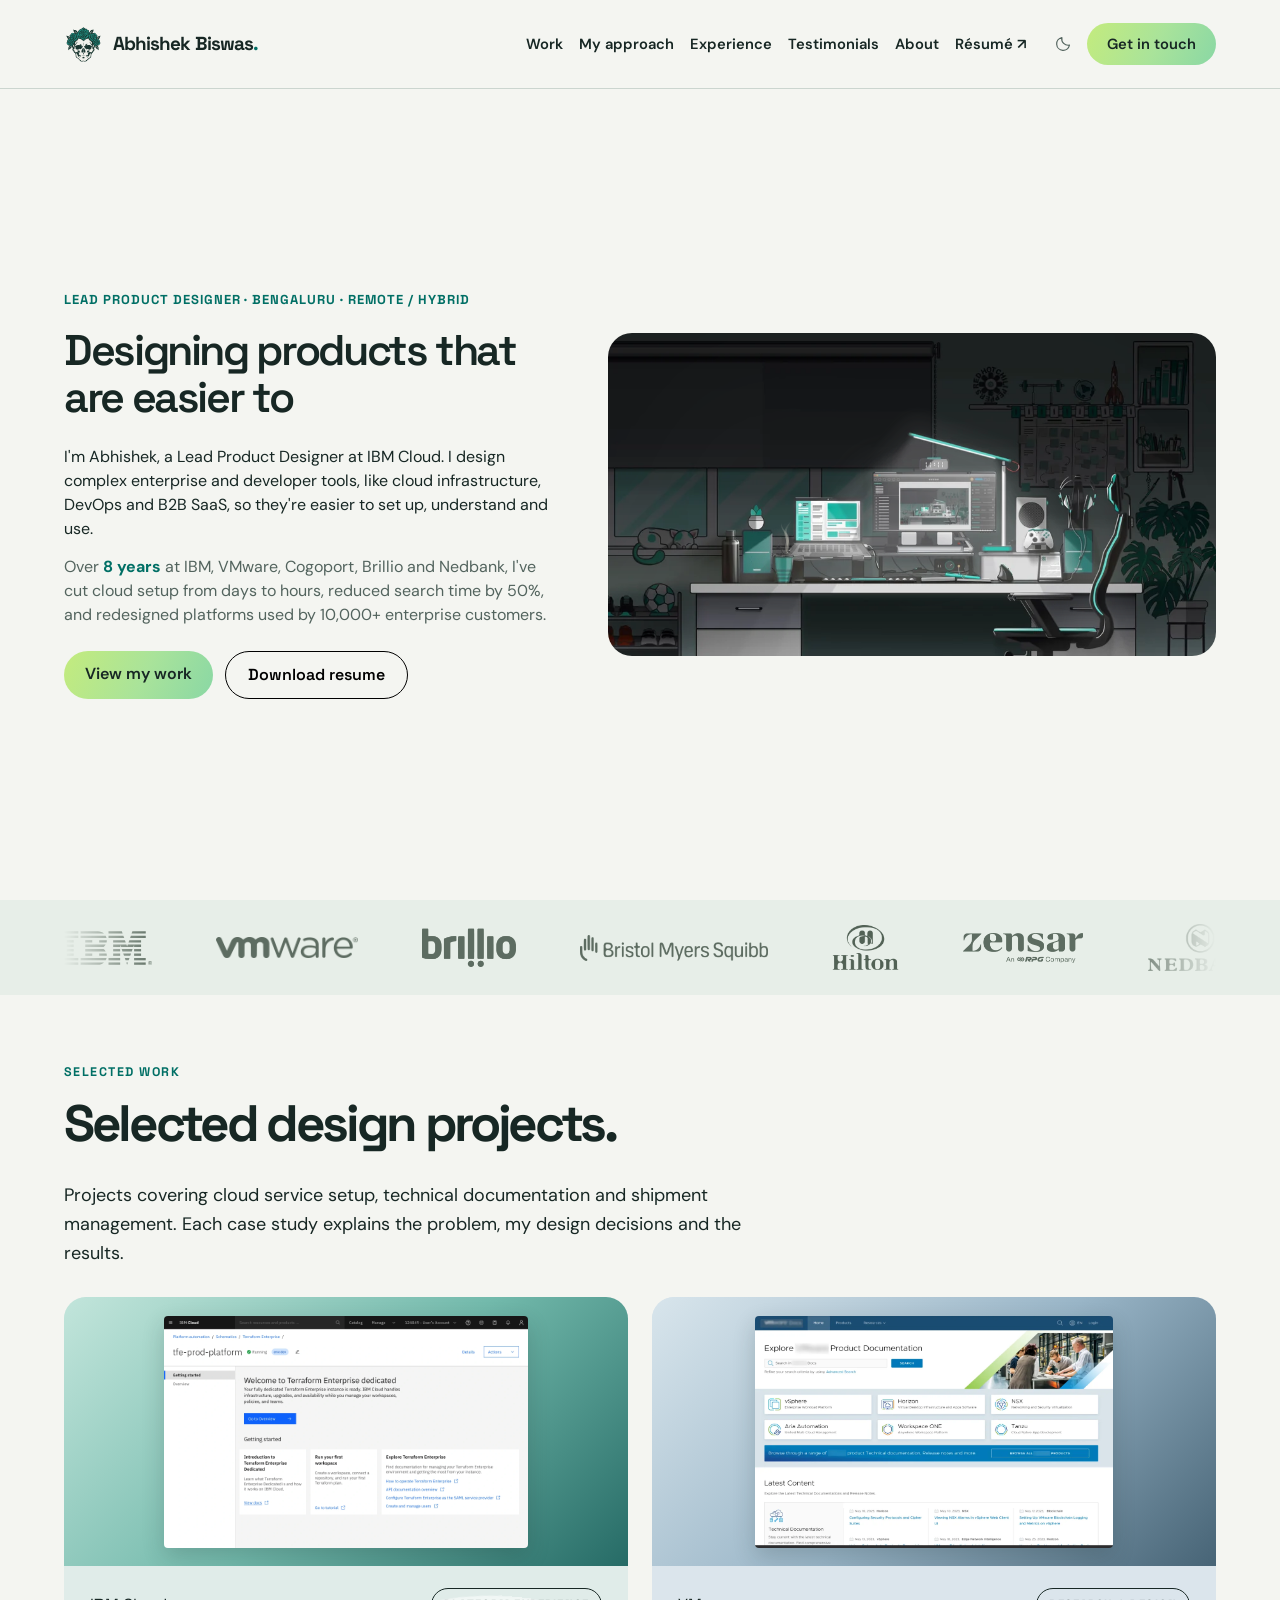
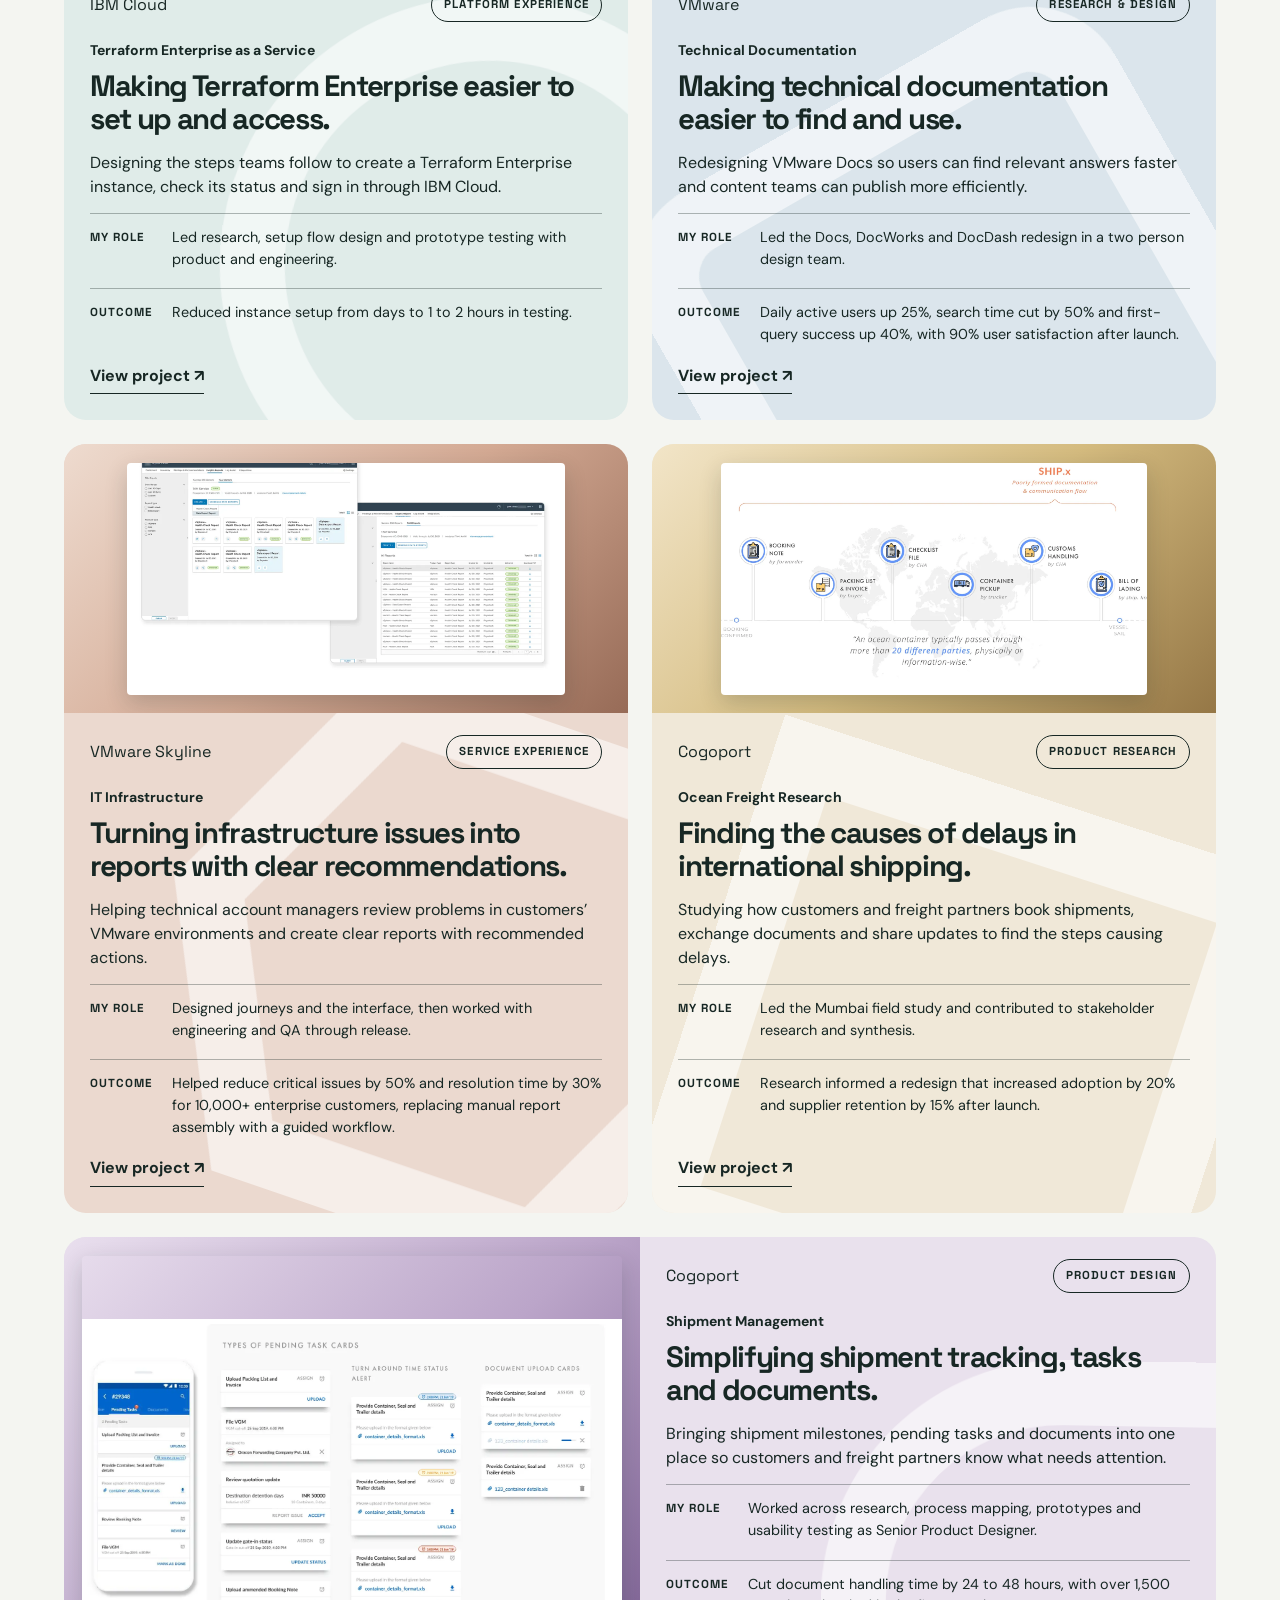
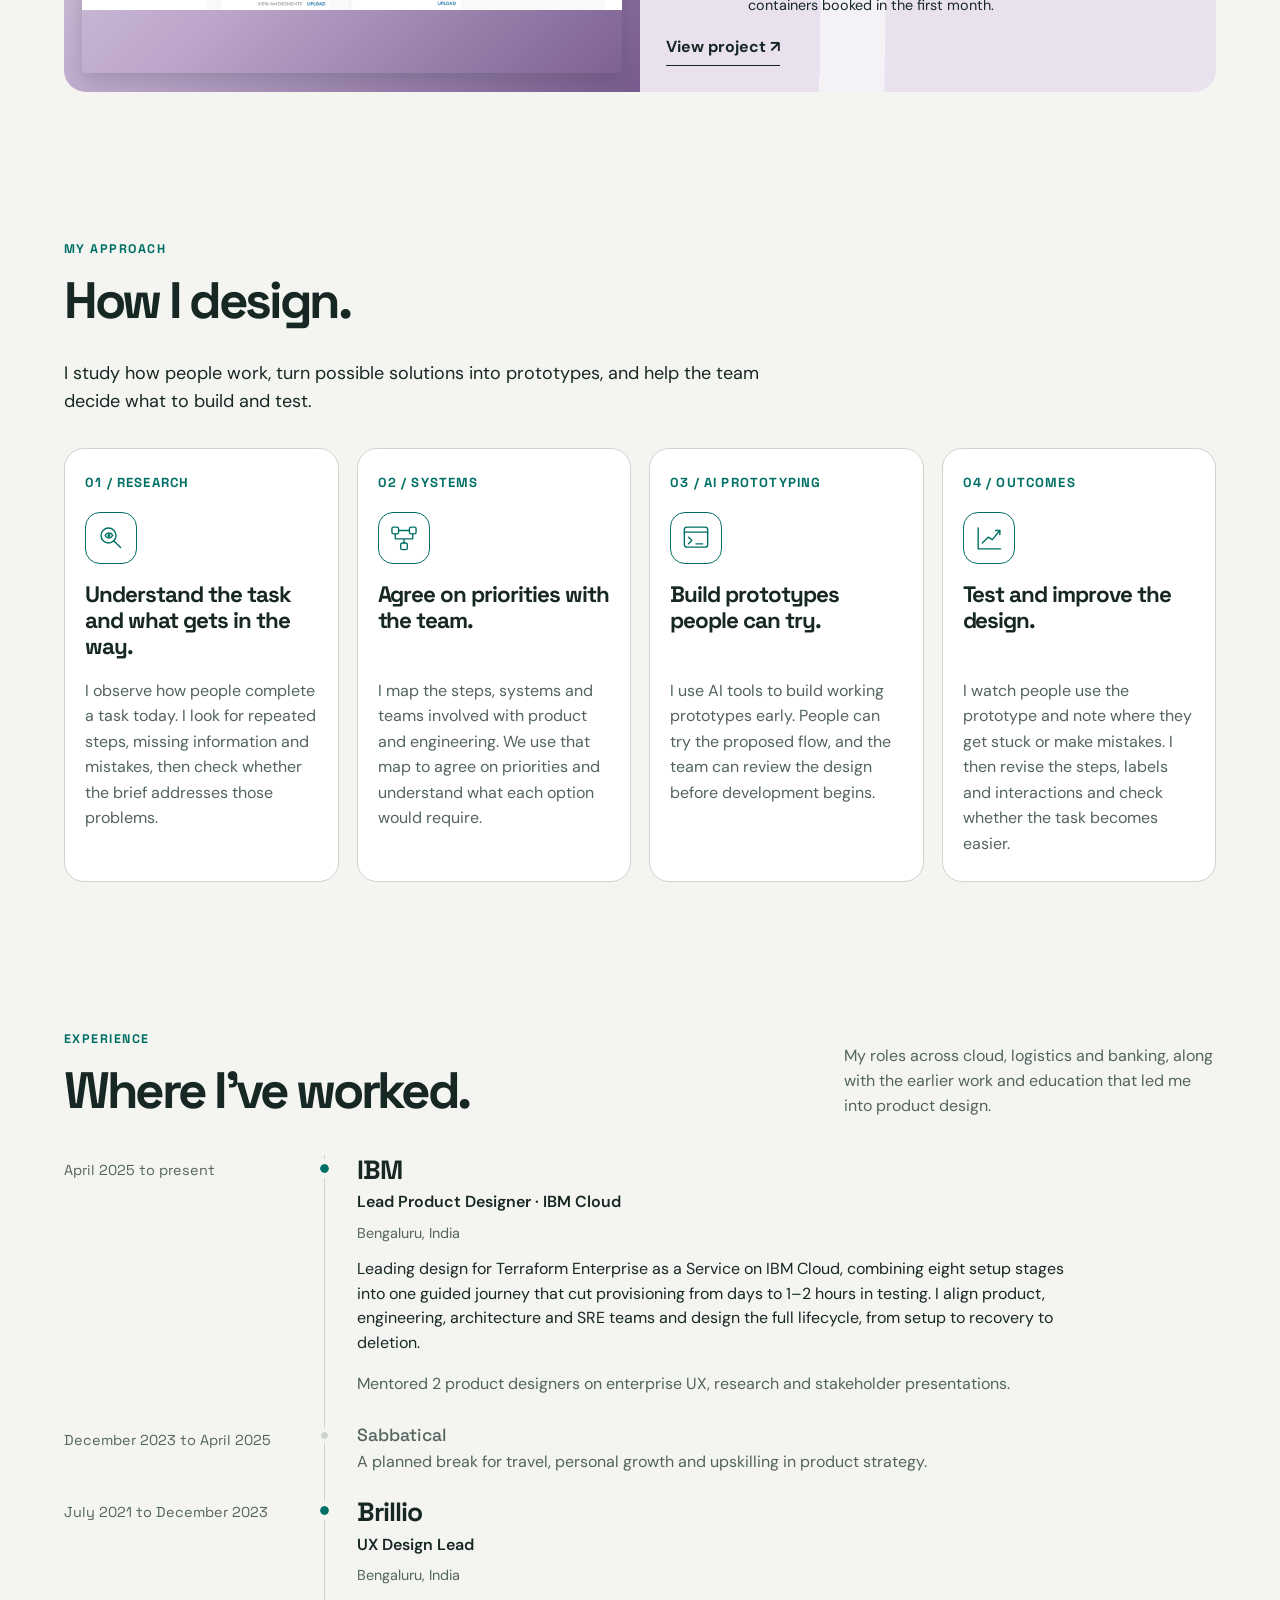
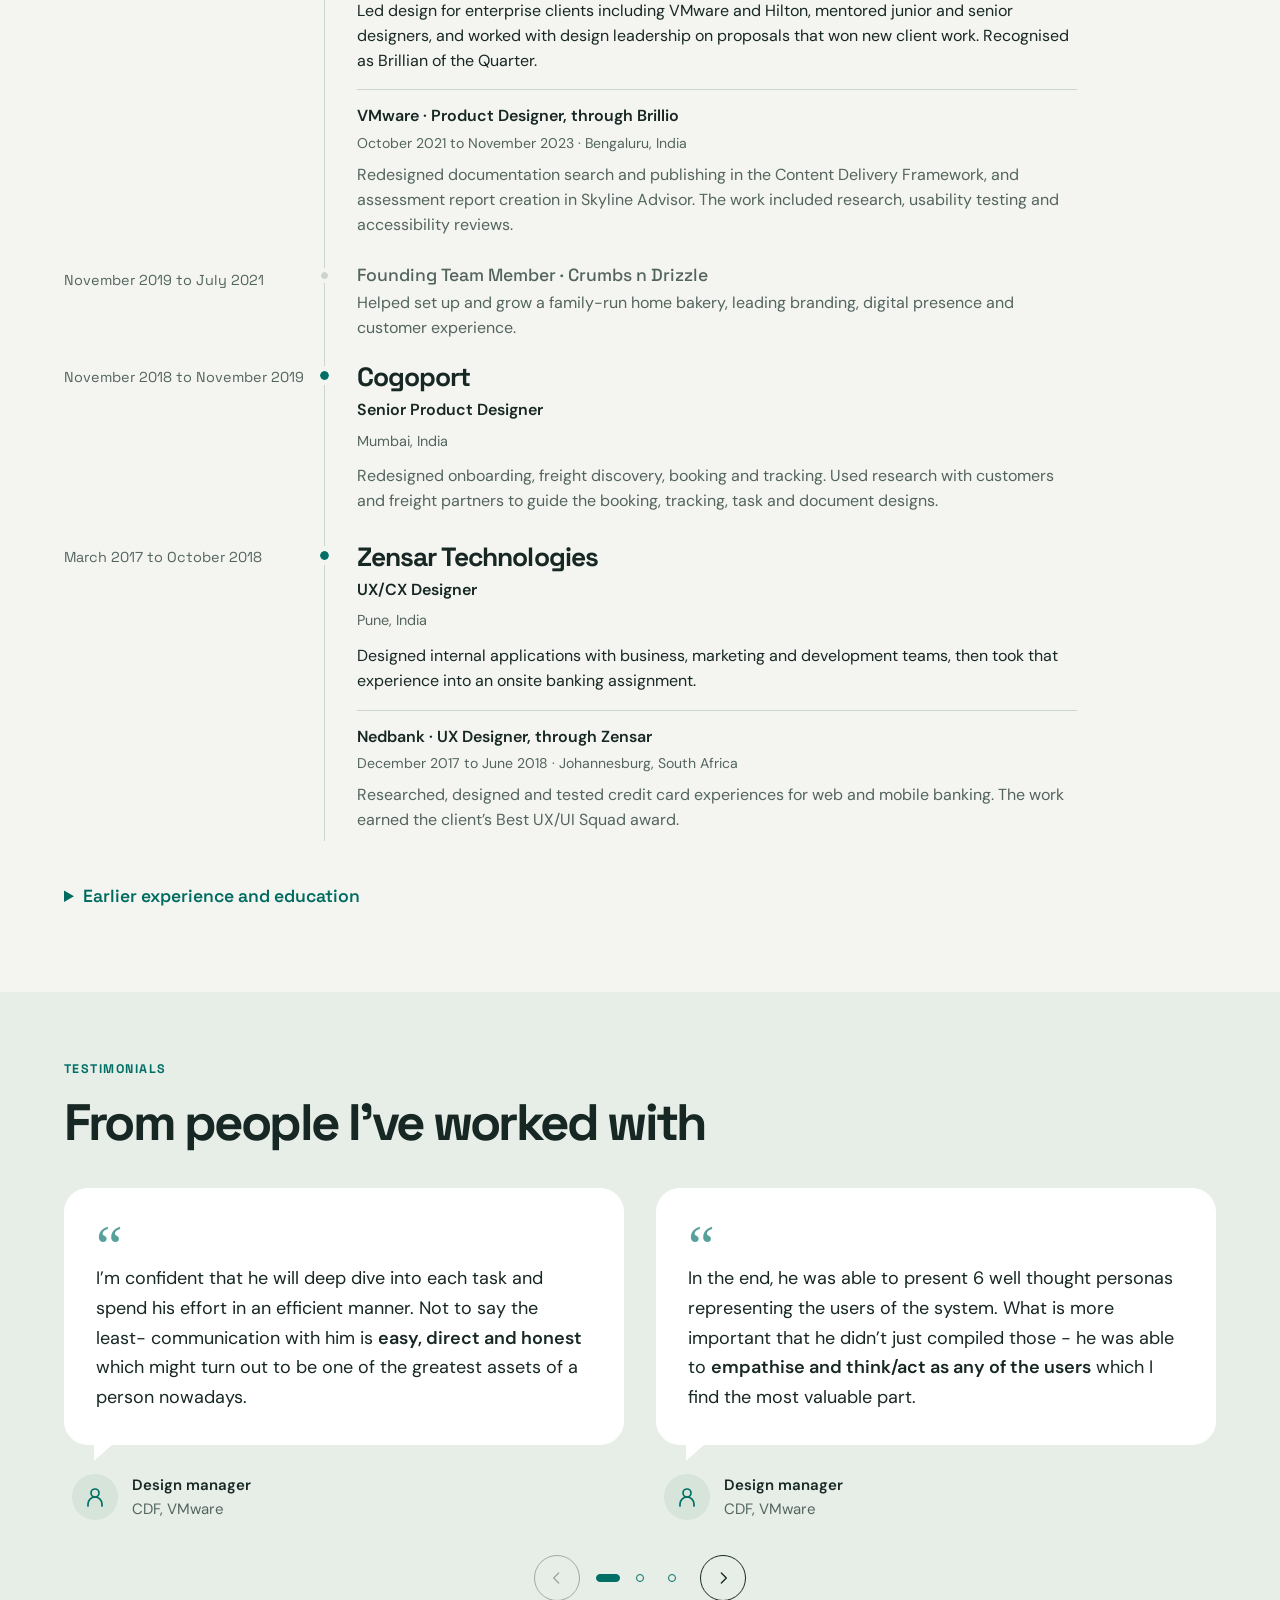
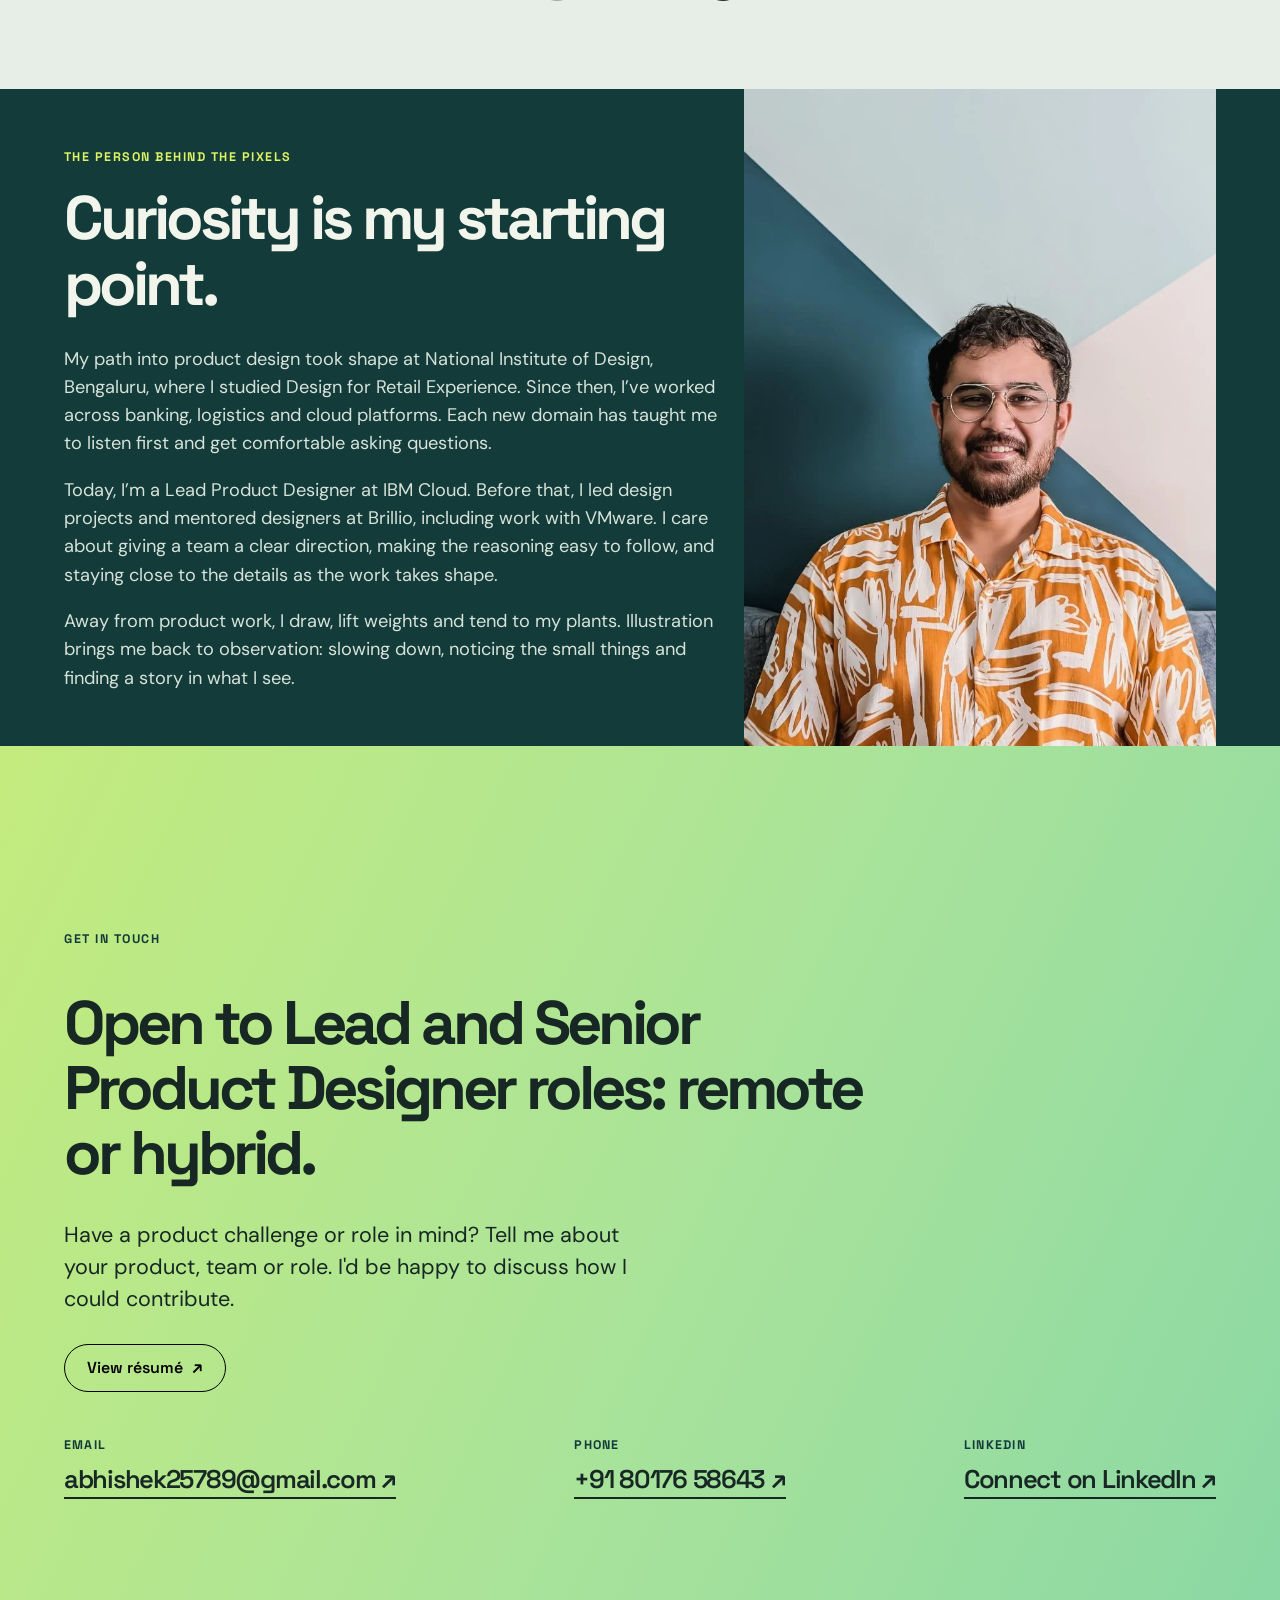
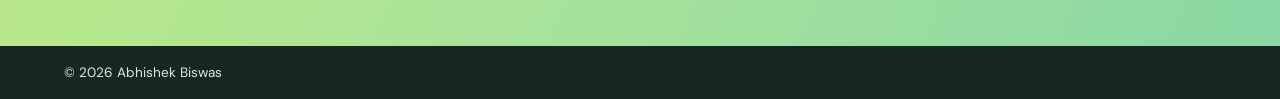
==== commit cae0d016: "Hero section content update 1" ====
--- a/index.html
+++ b/index.html
@@ -184,7 +184,7 @@
 <link rel="icon" type="image/svg+xml" href="/favicon.svg?v=193">
 <link rel="alternate icon" type="image/png" sizes="32x32" href="/favicon-32.png?v=193">
 <link rel="apple-touch-icon" sizes="192x192" href="/favicon-192.png?v=193">
-<link rel="stylesheet" href="/shared/editorial-home.css?v=276">
+<link rel="stylesheet" href="/shared/editorial-home.css?v=277">
 <script src="/shared/contact-liquid.js?v=276" type="module"></script>
 <script src="/shared/company-marquee.js?v=257" defer></script>
 <link rel="stylesheet" href="/shared/testimonials.css?v=7">
@@ -193,7 +193,7 @@
 <header class="portfolio-header"><div class="portfolio-header-inner"><a class="portfolio-brand" href="/" aria-label="Abhishek Biswas, home"><img src="/brand-mark.svg?v=2" alt="" width="39" height="39"><span>Abhishek Biswas<b>.</b></span></a><nav class="portfolio-nav" aria-label="Main navigation"><div class="portfolio-menu" id="portfolio-menu"><a href="/#work">Work</a><a href="/#process">My approach</a><a href="/#experience">Experience</a><a href="/#testimonials">Testimonials</a><a href="/#about">About</a><a href="/resume/?v=267" target="_blank" rel="noopener noreferrer">Résumé <span aria-hidden="true">↗</span></a></div><button class="theme-toggle" type="button" aria-label="Switch to dark theme" title="Switch to dark theme"><svg class="theme-sun" width="20" height="20" viewBox="0 0 24 24" fill="none" stroke="currentColor" stroke-width="1.7" stroke-linecap="round" aria-hidden="true"><circle cx="12" cy="12" r="3.8"/><path d="M12 2v2m0 16v2M2 12h2m16 0h2M4.93 4.93l1.42 1.42m11.3 11.3 1.42 1.42M4.93 19.07l1.42-1.42m11.3-11.3 1.42-1.42"/></svg><svg class="theme-moon" width="20" height="20" viewBox="0 0 24 24" fill="none" stroke="currentColor" stroke-width="1.7" stroke-linecap="round" stroke-linejoin="round" aria-hidden="true"><path d="M20.6 13.5A8.6 8.6 0 0 1 10.5 3.4a8.6 8.6 0 1 0 10.1 10.1Z"/></svg></button><a class="portfolio-contact" href="/#contact">Get in touch</a><button class="portfolio-menu-toggle" type="button" aria-expanded="false" aria-controls="portfolio-menu" aria-label="Open navigation menu"><svg width="22" height="22" viewBox="0 0 24 24" fill="none" stroke="currentColor" stroke-width="1.6" stroke-linecap="round" aria-hidden="true"><path class="menu-lines" d="M4 7h16M4 12h16M4 17h16"/><path class="menu-close" d="m6 6 12 12M18 6 6 18"/></svg></button></nav></div></header>
 <main id="top">
   <div class="intro-stack">
-  <section class="hero wrap" aria-labelledby="hero-title"><div class="eyebrow">Lead Product Designer · Bengaluru, India · Open to remote, hybrid or relocation</div><div class="hero-lead"><h1 id="hero-title" aria-label="Designing products that are easier to understand, set up, navigate and use.">Designing products that are easier to <span class="hero-word" aria-hidden="true"><em>understand.</em><em>set up.</em><em>navigate.</em><em>use.</em></span></h1></div><div class="hero-bottom"><p class="hero-intro">I’m Abhishek, a Lead Product Designer at IBM Cloud. I design complex enterprise and developer tools, like cloud infrastructure, DevOps and B2B SaaS, so they’re easier to set up, understand and use.</p><p class="hero-aside">Across <strong class="hero-experience-highlight">8 years of experience</strong>, I’ve designed products across cloud, logistics, banking, healthcare, hyperlocal commerce, fashion ecommerce and hospitality. I’ve cut cloud setup from days to hours, reduced search time by 50%, and redesigned platforms used by 10,000+ enterprise customers. I lead research, align product and engineering teams, and mentor designers.</p></div><div class="hero-actions"><a class="hero-work-link hero-contact" href="#work">View my work</a><a class="hero-work-link resume-secondary" href="/resume/Abhishek_Biswas_Resume_ATS.pdf?v=274" download="Abhishek-Biswas-Resume.pdf">Download resume</a></div></section>
+  <section class="hero wrap" aria-labelledby="hero-title"><div class="eyebrow">Lead Product Designer · Bengaluru · Remote / Hybrid</div><div class="hero-lead"><h1 id="hero-title" aria-label="Designing products that are easier to understand, set up, navigate and use.">Designing products that are easier to <span class="hero-word" aria-hidden="true"><em>understand.</em><em>set up.</em><em>navigate.</em><em>use.</em></span></h1></div><div class="hero-bottom"><p class="hero-intro">I'm Abhishek, a Lead Product Designer at IBM Cloud. I design complex enterprise and developer tools, like cloud infrastructure, DevOps and B2B SaaS, so they're easier to set up, understand and use.</p><p class="hero-aside">Over <strong class="hero-experience-highlight">8 years</strong> at IBM, VMware, Cogoport, Brillio and Nedbank, I've cut cloud setup from days to hours, reduced search time by 50%, and redesigned platforms used by 10,000+ enterprise customers.</p></div><div class="hero-actions"><a class="hero-work-link hero-contact" href="#work">View my work</a><a class="hero-work-link resume-secondary" href="/resume/Abhishek_Biswas_Resume_ATS.pdf?v=274" download="Abhishek-Biswas-Resume.pdf">Download resume</a></div></section>
   <div class="illustration"><img src="studio-illustration-1600.webp" srcset="studio-illustration-960.webp 960w, studio-illustration-1600.webp 1600w, studio-illustration-2400.webp 2400w" sizes="(min-width: 1101px) 54vw, 100vw" width="2975" height="1585" alt="An illustrated creative workspace by Abhishek" fetchpriority="high"><svg class="motion desktop" viewBox="0 0 595 317" preserveAspectRatio="xMidYMid slice" aria-hidden="true"><defs><radialGradient id="desk-light-desktop"><stop offset="0" stop-color="white"/><stop offset=".58" stop-color="white" stop-opacity=".7"/><stop offset="1" stop-color="white" stop-opacity="0"/></radialGradient><mask id="desk-mask-desktop" maskUnits="userSpaceOnUse" x="0" y="0" width="595" height="317"><ellipse cx="256" cy="205" rx="184" ry="113" fill="url(#desk-light-desktop)"/></mask><radialGradient id="screen-light-desktop"><stop offset="0" stop-color="white"/><stop offset=".65" stop-color="white" stop-opacity=".55"/><stop offset="1" stop-color="white" stop-opacity="0"/></radialGradient><mask id="screen-mask-desktop" maskUnits="userSpaceOnUse" x="0" y="0" width="595" height="317"><ellipse cx="221" cy="119" rx="58" ry="38" fill="url(#screen-light-desktop)"/><ellipse cx="148" cy="127" rx="31" ry="25" fill="url(#screen-light-desktop)"/></mask><filter id="steam-mask-feather-desktop" x="-50%" y="-50%" width="200%" height="200%" color-interpolation-filters="sRGB"><feGaussianBlur stdDeviation="2"/></filter><mask id="hero-clean-desktop" maskUnits="userSpaceOnUse" x="0" y="0" width="595" height="317"><rect width="595" height="317" fill="white"/><rect x="54" y="174" width="24" height="19" fill="black"/><rect x="162" y="192" width="23" height="26" rx="4" fill="black" filter="url(#steam-mask-feather-desktop)"/></mask><linearGradient id="anime-steam-desktop" gradientUnits="userSpaceOnUse" x1="0" y1="0" x2="0" y2="-34"><stop offset="0" stop-color="#f4f1df" stop-opacity=".12"/><stop offset=".13" stop-color="#f4f1df" stop-opacity=".68"/><stop offset=".5" stop-color="#f4f1df" stop-opacity=".58"/><stop offset=".8" stop-color="#f4f1df" stop-opacity=".22"/><stop offset="1" stop-color="#f4f1df" stop-opacity="0"/></linearGradient></defs><g mask="url(#hero-clean-desktop)"><image class="lamp-glow" x="0" y="0" width="595" height="317" href="lamp-glow.webp"/><image class="room-pulse" x="0" y="0" width="595" height="317" href="lamp-glow.webp" mask="url(#desk-mask-desktop)"/><image class="screen-pulse" x="0" y="0" width="595" height="317" href="lamp-glow.webp" mask="url(#screen-mask-desktop)"/><image class="lamp-outage" x="0" y="0" width="595" height="317" href="lamp-outage.webp"/><image class="screen-glitch" x="0" y="0" width="595" height="317" href="screen-glitch.webp"/></g><g class="coffee-steam" transform="translate(175 216.3)"><path class="coffee-steam-wisp" data-seed="0" data-height="30" fill="url(#anime-steam-desktop)" opacity="0.48" d="M-0.180,-0.000 L-0.372,-0.625 L-0.503,-1.250 L-0.603,-1.875 L-0.676,-2.500 L-0.727,-3.125 L-0.758,-3.750 L-0.772,-4.375 L-0.776,-5.000 L-0.772,-5.625 L-0.766,-6.250 L-0.763,-6.875 L-0.768,-7.500 L-0.785,-8.125 L-0.821,-8.750 L-0.879,-9.375 L-0.963,-10.000 L-1.076,-10.625 L-1.220,-11.250 L-1.396,-11.875 L-1.603,-12.500 L-1.842,-13.125 L-2.108,-13.750 L-2.399,-14.375 L-2.710,-15.000 L-3.035,-15.625 L-3.368,-16.250 L-3.700,-16.875 L-4.025,-17.500 L-4.333,-18.125 L-4.617,-18.750 L-4.867,-19.375 L-5.076,-20.000 L-5.236,-20.625 L-5.341,-21.250 L-5.386,-21.875 L-5.365,-22.500 L-5.276,-23.125 L-5.117,-23.750 L-4.890,-24.375 L-4.595,-25.000 L-4.236,-25.625 L-3.818,-26.250 L-3.348,-26.875 L-2.834,-27.500 L-2.284,-28.125 L-1.708,-28.750 L-1.113,-29.375 L-0.492,-30.000 L-0.240,-30.000 L-0.643,-29.375 L-1.074,-28.750 L-1.500,-28.125 L-1.909,-27.500 L-2.289,-26.875 L-2.629,-26.250 L-2.922,-25.625 L-3.162,-25.000 L-3.341,-24.375 L-3.459,-23.750 L-3.512,-23.125 L-3.500,-22.500 L-3.425,-21.875 L-3.291,-21.250 L-3.102,-20.625 L-2.863,-20.000 L-2.581,-19.375 L-2.265,-18.750 L-1.922,-18.125 L-1.561,-17.500 L-1.191,-16.875 L-0.821,-16.250 L-0.457,-15.625 L-0.109,-15.000 L0.217,-14.375 L0.515,-13.750 L0.781,-13.125 L1.010,-12.500 L1.199,-11.875 L1.349,-11.250 L1.458,-10.625 L1.527,-10.000 L1.558,-9.375 L1.555,-8.750 L1.520,-8.125 L1.458,-7.500 L1.374,-6.875 L1.273,-6.250 L1.160,-5.625 L1.039,-5.000 L0.916,-4.375 L0.794,-3.750 L0.677,-3.125 L0.568,-2.500 L0.467,-1.875 L0.375,-1.250 L0.289,-0.625 L0.180,-0.000 Z"/><path class="coffee-steam-wisp" data-seed="2.2" data-height="34" fill="url(#anime-steam-desktop)" opacity="0.45" d="M-0.180,-0.000 L-0.232,-0.708 L-0.255,-1.417 L-0.279,-2.125 L-0.314,-2.833 L-0.361,-3.542 L-0.425,-4.250 L-0.505,-4.958 L-0.603,-5.667 L-0.717,-6.375 L-0.845,-7.083 L-0.985,-7.792 L-1.133,-8.500 L-1.285,-9.208 L-1.436,-9.917 L-1.580,-10.625 L-1.712,-11.333 L-1.825,-12.042 L-1.914,-12.750 L-1.973,-13.458 L-1.996,-14.167 L-1.980,-14.875 L-1.921,-15.583 L-1.814,-16.292 L-1.660,-17.000 L-1.457,-17.708 L-1.207,-18.417 L-0.911,-19.125 L-0.573,-19.833 L-0.198,-20.542 L0.209,-21.250 L0.639,-21.958 L1.086,-22.667 L1.539,-23.375 L1.990,-24.083 L2.429,-24.792 L2.846,-25.500 L3.231,-26.208 L3.576,-26.917 L3.871,-27.625 L4.111,-28.333 L4.288,-29.042 L4.398,-29.750 L4.438,-30.458 L4.406,-31.167 L4.305,-31.875 L4.137,-32.583 L3.908,-33.292 L3.645,-34.000 L3.897,-34.000 L4.378,-33.292 L4.771,-32.583 L5.089,-31.875 L5.331,-31.167 L5.497,-30.458 L5.587,-29.750 L5.601,-29.042 L5.544,-28.333 L5.419,-27.625 L5.234,-26.917 L4.995,-26.208 L4.710,-25.500 L4.389,-24.792 L4.040,-24.083 L3.674,-23.375 L3.299,-22.667 L2.925,-21.958 L2.561,-21.250 L2.214,-20.542 L1.891,-19.833 L1.598,-19.125 L1.340,-18.417 L1.120,-17.708 L0.941,-17.000 L0.802,-16.292 L0.703,-15.583 L0.642,-14.875 L0.616,-14.167 L0.622,-13.458 L0.655,-12.750 L0.709,-12.042 L0.778,-11.333 L0.857,-10.625 L0.940,-9.917 L1.020,-9.208 L1.093,-8.500 L1.152,-7.792 L1.194,-7.083 L1.215,-6.375 L1.213,-5.667 L1.183,-4.958 L1.127,-4.250 L1.042,-3.542 L0.930,-2.833 L0.790,-2.125 L0.624,-1.417 L0.429,-0.708 L0.180,-0.000 Z"/></g></svg><svg class="motion mobile" viewBox="0 0 595 317" preserveAspectRatio="xMaxYMid slice" aria-hidden="true"><defs><radialGradient id="desk-light-mobile"><stop offset="0" stop-color="white"/><stop offset=".58" stop-color="white" stop-opacity=".7"/><stop offset="1" stop-color="white" stop-opacity="0"/></radialGradient><mask id="desk-mask-mobile" maskUnits="userSpaceOnUse" x="0" y="0" width="595" height="317"><ellipse cx="256" cy="205" rx="184" ry="113" fill="url(#desk-light-mobile)"/></mask><radialGradient id="screen-light-mobile"><stop offset="0" stop-color="white"/><stop offset=".65" stop-color="white" stop-opacity=".55"/><stop offset="1" stop-color="white" stop-opacity="0"/></radialGradient><mask id="screen-mask-mobile" maskUnits="userSpaceOnUse" x="0" y="0" width="595" height="317"><ellipse cx="221" cy="119" rx="58" ry="38" fill="url(#screen-light-mobile)"/><ellipse cx="148" cy="127" rx="31" ry="25" fill="url(#screen-light-mobile)"/></mask><filter id="steam-mask-feather-mobile" x="-50%" y="-50%" width="200%" height="200%" color-interpolation-filters="sRGB"><feGaussianBlur stdDeviation="2"/></filter><mask id="hero-clean-mobile" maskUnits="userSpaceOnUse" x="0" y="0" width="595" height="317"><rect width="595" height="317" fill="white"/><rect x="54" y="174" width="24" height="19" fill="black"/><rect x="162" y="192" width="23" height="26" rx="4" fill="black" filter="url(#steam-mask-feather-mobile)"/></mask><linearGradient id="anime-steam-mobile" gradientUnits="userSpaceOnUse" x1="0" y1="0" x2="0" y2="-34"><stop offset="0" stop-color="#f4f1df" stop-opacity=".12"/><stop offset=".13" stop-color="#f4f1df" stop-opacity=".68"/><stop offset=".5" stop-color="#f4f1df" stop-opacity=".58"/><stop offset=".8" stop-color="#f4f1df" stop-opacity=".22"/><stop offset="1" stop-color="#f4f1df" stop-opacity="0"/></linearGradient></defs><g mask="url(#hero-clean-mobile)"><image class="lamp-glow" x="0" y="0" width="595" height="317" href="lamp-glow.webp"/><image class="room-pulse" x="0" y="0" width="595" height="317" href="lamp-glow.webp" mask="url(#desk-mask-mobile)"/><image class="screen-pulse" x="0" y="0" width="595" height="317" href="lamp-glow.webp" mask="url(#screen-mask-mobile)"/><image class="lamp-outage" x="0" y="0" width="595" height="317" href="lamp-outage.webp"/><image class="screen-glitch" x="0" y="0" width="595" height="317" href="screen-glitch.webp"/></g><g class="coffee-steam" transform="translate(175 216.3)"><path class="coffee-steam-wisp" data-seed="0" data-height="30" fill="url(#anime-steam-mobile)" opacity="0.48" d="M-0.180,-0.000 L-0.372,-0.625 L-0.503,-1.250 L-0.603,-1.875 L-0.676,-2.500 L-0.727,-3.125 L-0.758,-3.750 L-0.772,-4.375 L-0.776,-5.000 L-0.772,-5.625 L-0.766,-6.250 L-0.763,-6.875 L-0.768,-7.500 L-0.785,-8.125 L-0.821,-8.750 L-0.879,-9.375 L-0.963,-10.000 L-1.076,-10.625 L-1.220,-11.250 L-1.396,-11.875 L-1.603,-12.500 L-1.842,-13.125 L-2.108,-13.750 L-2.399,-14.375 L-2.710,-15.000 L-3.035,-15.625 L-3.368,-16.250 L-3.700,-16.875 L-4.025,-17.500 L-4.333,-18.125 L-4.617,-18.750 L-4.867,-19.375 L-5.076,-20.000 L-5.236,-20.625 L-5.341,-21.250 L-5.386,-21.875 L-5.365,-22.500 L-5.276,-23.125 L-5.117,-23.750 L-4.890,-24.375 L-4.595,-25.000 L-4.236,-25.625 L-3.818,-26.250 L-3.348,-26.875 L-2.834,-27.500 L-2.284,-28.125 L-1.708,-28.750 L-1.113,-29.375 L-0.492,-30.000 L-0.240,-30.000 L-0.643,-29.375 L-1.074,-28.750 L-1.500,-28.125 L-1.909,-27.500 L-2.289,-26.875 L-2.629,-26.250 L-2.922,-25.625 L-3.162,-25.000 L-3.341,-24.375 L-3.459,-23.750 L-3.512,-23.125 L-3.500,-22.500 L-3.425,-21.875 L-3.291,-21.250 L-3.102,-20.625 L-2.863,-20.000 L-2.581,-19.375 L-2.265,-18.750 L-1.922,-18.125 L-1.561,-17.500 L-1.191,-16.875 L-0.821,-16.250 L-0.457,-15.625 L-0.109,-15.000 L0.217,-14.375 L0.515,-13.750 L0.781,-13.125 L1.010,-12.500 L1.199,-11.875 L1.349,-11.250 L1.458,-10.625 L1.527,-10.000 L1.558,-9.375 L1.555,-8.750 L1.520,-8.125 L1.458,-7.500 L1.374,-6.875 L1.273,-6.250 L1.160,-5.625 L1.039,-5.000 L0.916,-4.375 L0.794,-3.750 L0.677,-3.125 L0.568,-2.500 L0.467,-1.875 L0.375,-1.250 L0.289,-0.625 L0.180,-0.000 Z"/><path class="coffee-steam-wisp" data-seed="2.2" data-height="34" fill="url(#anime-steam-mobile)" opacity="0.45" d="M-0.180,-0.000 L-0.232,-0.708 L-0.255,-1.417 L-0.279,-2.125 L-0.314,-2.833 L-0.361,-3.542 L-0.425,-4.250 L-0.505,-4.958 L-0.603,-5.667 L-0.717,-6.375 L-0.845,-7.083 L-0.985,-7.792 L-1.133,-8.500 L-1.285,-9.208 L-1.436,-9.917 L-1.580,-10.625 L-1.712,-11.333 L-1.825,-12.042 L-1.914,-12.750 L-1.973,-13.458 L-1.996,-14.167 L-1.980,-14.875 L-1.921,-15.583 L-1.814,-16.292 L-1.660,-17.000 L-1.457,-17.708 L-1.207,-18.417 L-0.911,-19.125 L-0.573,-19.833 L-0.198,-20.542 L0.209,-21.250 L0.639,-21.958 L1.086,-22.667 L1.539,-23.375 L1.990,-24.083 L2.429,-24.792 L2.846,-25.500 L3.231,-26.208 L3.576,-26.917 L3.871,-27.625 L4.111,-28.333 L4.288,-29.042 L4.398,-29.750 L4.438,-30.458 L4.406,-31.167 L4.305,-31.875 L4.137,-32.583 L3.908,-33.292 L3.645,-34.000 L3.897,-34.000 L4.378,-33.292 L4.771,-32.583 L5.089,-31.875 L5.331,-31.167 L5.497,-30.458 L5.587,-29.750 L5.601,-29.042 L5.544,-28.333 L5.419,-27.625 L5.234,-26.917 L4.995,-26.208 L4.710,-25.500 L4.389,-24.792 L4.040,-24.083 L3.674,-23.375 L3.299,-22.667 L2.925,-21.958 L2.561,-21.250 L2.214,-20.542 L1.891,-19.833 L1.598,-19.125 L1.340,-18.417 L1.120,-17.708 L0.941,-17.000 L0.802,-16.292 L0.703,-15.583 L0.642,-14.875 L0.616,-14.167 L0.622,-13.458 L0.655,-12.750 L0.709,-12.042 L0.778,-11.333 L0.857,-10.625 L0.940,-9.917 L1.020,-9.208 L1.093,-8.500 L1.152,-7.792 L1.194,-7.083 L1.215,-6.375 L1.213,-5.667 L1.183,-4.958 L1.127,-4.250 L1.042,-3.542 L0.930,-2.833 L0.790,-2.125 L0.624,-1.417 L0.429,-0.708 L0.180,-0.000 Z"/></g></svg></div>
   </div>
 
@@ -218,8 +218,8 @@
   </div>
   <section id="work" class="work wrap" aria-labelledby="work-title"><div class="section-heading"><div><span class="section-label">Selected work</span><h2 id="work-title">Selected design projects.</h2></div><p>Projects covering cloud service setup, technical documentation and shipment management. Each case study explains the problem, my design decisions and the results.</p></div><div class="projects">
     <article class="project"><div class="project-top"><span class="number">IBM Cloud</span><span class="tag">Platform experience</span></div><figure class="project-visual tfe-project-preview"><img src="tfeaas/assets/phase1-getting-started-clean.webp" alt="IBM Cloud Terraform Enterprise instance, showing its running status and getting started experience" width="1968" height="1260" loading="lazy" decoding="async"></figure><div class="project-content"><div class="client">Terraform Enterprise as a Service</div><h3>Making Terraform Enterprise easier to set up and access.</h3><p>Designing the steps teams follow to create a Terraform Enterprise instance, check its status and sign in through IBM Cloud.</p><p class="ownership outcome"><strong>My role</strong><span>Led research, setup flow design and prototype testing with product and engineering.</span></p><p class="outcome"><strong>Outcome</strong><span>Reduced instance setup from days to 1 to 2 hours in testing.</span></p><span class="text-link" aria-hidden="true">View project ↗</span></div><a class="project-hit" href="/tfeaas/" aria-label="Read the Terraform Enterprise as a Service case study"></a></article>
-    <article class="project"><div class="project-top"><span class="number">VMware</span><span class="tag">Research &amp; design</span></div><figure class="project-visual"><img src="thumbnails/vmware-docs-screen.webp" alt="VMware Docs product screen with search, featured products and latest documentation." loading="lazy" width="1120" height="727" decoding="async"></figure><div class="project-content"><div class="client">Technical Documentation</div><h3>Making technical documentation easier to find and use.</h3><p>Redesigning VMware Docs so users can find relevant answers faster and content teams can publish more efficiently.</p><p class="ownership outcome"><strong>My role</strong><span>Led the Docs, DocWorks and DocDash redesign in a two person design team.</span></p><p class="outcome"><strong>Outcome</strong><span>Daily active users increased by 25%, with 90% user satisfaction after launch.</span></p><span class="text-link" aria-hidden="true">View project ↗</span></div><a class="project-hit" href="vmware/index.html" aria-label="Read the VMware Content Delivery Framework case study"></a></article>
-    <article class="project project-skyline"><div class="project-top"><span class="number">VMware Skyline</span><span class="tag">Service experience</span></div><figure class="project-visual"><img src="thumbnails/skyline-report-screens.webp" alt="VMware Skyline screens showing customer engagement details and the health check report library." loading="lazy" width="1600" height="848" decoding="async"></figure><div class="project-content"><div class="client">IT Infrastructure</div><h3>Turning infrastructure issues into reports with clear recommendations.</h3><p>Helping technical account managers review problems in customers’ VMware environments and create clear reports with recommended actions.</p><p class="ownership outcome"><strong>My role</strong><span>Designed journeys and the interface, then worked with engineering and QA through release.</span></p><p class="outcome"><strong>Outcome</strong><span>Replaced manual report assembly with a guided workflow for creating and sharing IT infrastructure assessments.</span></p><span class="text-link" aria-hidden="true">View project ↗</span></div><a class="project-hit" href="vmware-skyline/index.html" aria-label="Read the VMware Skyline case study"></a></article>
+    <article class="project"><div class="project-top"><span class="number">VMware</span><span class="tag">Research &amp; design</span></div><figure class="project-visual"><img src="thumbnails/vmware-docs-screen.webp" alt="VMware Docs product screen with search, featured products and latest documentation." loading="lazy" width="1120" height="727" decoding="async"></figure><div class="project-content"><div class="client">Technical Documentation</div><h3>Making technical documentation easier to find and use.</h3><p>Redesigning VMware Docs so users can find relevant answers faster and content teams can publish more efficiently.</p><p class="ownership outcome"><strong>My role</strong><span>Led the Docs, DocWorks and DocDash redesign in a two person design team.</span></p><p class="outcome"><strong>Outcome</strong><span>Daily active users up 25%, search time cut by 50% and first-query success up 40%, with 90% user satisfaction after launch.</span></p><span class="text-link" aria-hidden="true">View project ↗</span></div><a class="project-hit" href="vmware/index.html" aria-label="Read the VMware Content Delivery Framework case study"></a></article>
+    <article class="project project-skyline"><div class="project-top"><span class="number">VMware Skyline</span><span class="tag">Service experience</span></div><figure class="project-visual"><img src="thumbnails/skyline-report-screens.webp" alt="VMware Skyline screens showing customer engagement details and the health check report library." loading="lazy" width="1600" height="848" decoding="async"></figure><div class="project-content"><div class="client">IT Infrastructure</div><h3>Turning infrastructure issues into reports with clear recommendations.</h3><p>Helping technical account managers review problems in customers’ VMware environments and create clear reports with recommended actions.</p><p class="ownership outcome"><strong>My role</strong><span>Designed journeys and the interface, then worked with engineering and QA through release.</span></p><p class="outcome"><strong>Outcome</strong><span>Helped reduce critical issues by 50% and resolution time by 30% for 10,000+ enterprise customers, replacing manual report assembly with a guided workflow.</span></p><span class="text-link" aria-hidden="true">View project ↗</span></div><a class="project-hit" href="vmware-skyline/index.html" aria-label="Read the VMware Skyline case study"></a></article>
     <article class="project project-research"><div class="project-top"><span class="number">Cogoport</span><span class="tag">Product research</span></div><figure class="project-visual"><img src="thumbnails/cogoport-research-flow.webp" alt="Cogoport shipment journey mapping documents and handoffs from booking to sailing." loading="lazy" width="1600" height="874" decoding="async"></figure><div class="project-content"><div class="client">Ocean Freight Research</div><h3>Finding the causes of delays in international shipping.</h3><p>Studying how customers and freight partners book shipments, exchange documents and share updates to find the steps causing delays.</p><p class="ownership outcome"><strong>My role</strong><span>Led the Mumbai field study and contributed to stakeholder research and synthesis.</span></p><p class="outcome"><strong>Outcome</strong><span>Research informed a redesign that increased adoption by 20% and supplier retention by 15% after launch.</span></p><span class="text-link" aria-hidden="true">View project ↗</span></div><a class="project-hit" href="cogoport-research/index.html" aria-label="Read the Cogoport product research case study"></a></article>
     <article class="project project-shipment"><div class="project-top"><span class="number">Cogoport</span><span class="tag">Product design</span></div><figure class="project-visual"><img src="thumbnails/cogoport-task-screens.webp" alt="Cogoport shipment task interface with pending tasks and task card designs." loading="lazy" width="1500" height="811" decoding="async"></figure><div class="project-content"><div class="client">Shipment Management</div><h3>Simplifying shipment tracking, tasks and documents.</h3><p>Bringing shipment milestones, pending tasks and documents into one place so customers and freight partners know what needs attention.</p><p class="ownership outcome"><strong>My role</strong><span>Worked across research, process mapping, prototypes and usability testing as Senior Product Designer.</span></p><p class="outcome"><strong>Outcome</strong><span>Cut document handling time by 24 to 48 hours, with over 1,500 containers booked in the first month.</span></p><span class="text-link" aria-hidden="true">View project ↗</span></div><a class="project-hit" href="cogoport/index.html" aria-label="Read the Cogoport shipment design case study"></a></article>
   </div>
@@ -235,7 +235,7 @@
   </section>
   <section id="experience" class="career wrap" aria-labelledby="career-title">
     <div class="career-heading"><div><span class="section-label">Experience</span><h2 id="career-title">Where I’ve worked.</h2></div><p>My roles across cloud, logistics and banking, along with the earlier work and education that led me into product design.</p></div>
-    <ol class="career-list career-main"><li><div class="career-date">April 2025 to present</div><div class="career-entry"><h3>IBM</h3><p class="career-role">Lead Product Designer · IBM Cloud</p><p class="career-location">Bengaluru, India</p><p>Lead design for Terraform Enterprise as a Service on IBM Cloud, combining eight setup stages into one guided journey that cut provisioning from days to 1–2 hours in testing. I bring product, engineering, architecture and SRE together on licensing, networking and access, and design the full lifecycle, from setup to recovery to deletion.</p><p>Mentored 2 product designers on enterprise UX, research and stakeholder presentations.</p></div></li><li class="career-gap"><div class="career-date">December 2023 to April 2025</div><div class="career-entry"><h3>Sabbatical</h3><p>A planned break for travel, personal growth and upskilling in product strategy.</p></div></li><li><div class="career-date">July 2021 to December 2023</div><div class="career-entry"><h3>Brillio</h3><p class="career-role">UX Design Lead</p><p class="career-location">Bengaluru, India</p><p>Led client design projects, mentored junior and senior designers, and worked with design leadership on new proposals. Recognised as Brillian of the Quarter.</p><div class="career-assignment"><strong>VMware · Product Designer, through Brillio</strong><span>October 2021 to November 2023 · Bengaluru, India</span><p>Redesigned documentation search and publishing in the Content Delivery Framework, and assessment report creation in Skyline Advisor. The work included research, usability testing and accessibility reviews.</p></div></div></li><li class="career-gap"><div class="career-date">November 2019 to July 2021</div><div class="career-entry"><h3>Founding Team Member, Crumbs n Drizzle</h3><p>Helped set up and grow a family-run home bakery, leading branding, digital presence and operations.</p></div></li><li><div class="career-date">November 2018 to November 2019</div><div class="career-entry"><h3>Cogoport</h3><p class="career-role">Senior Product Designer</p><p class="career-location">Mumbai, India</p><p>Redesigned onboarding, freight discovery, booking and tracking. Used research with customers and freight partners to guide the booking, tracking, task and document designs.</p></div></li><li><div class="career-date">March 2017 to October 2018</div><div class="career-entry"><h3>Zensar Technologies</h3><p class="career-role">UX/CX Designer</p><p class="career-location">Pune, India</p><p>Designed internal applications with business, marketing and development teams, then took that experience into an onsite banking assignment.</p><div class="career-assignment"><strong>Nedbank · UX Designer, through Zensar</strong><span>December 2017 to June 2018 · Johannesburg, South Africa</span><p>Researched, designed and tested credit card experiences for web and mobile banking. The work earned the client’s Best UX/UI Squad award.</p></div></div></li></ol><details class="career-earlier"><summary>Earlier experience and education</summary><ol class="career-list"><li class="career-early"><div class="career-date">December 2016 to February 2017</div><div class="career-entry"><h3>Doodhwala</h3><p class="career-role">Freelance UX/UI Designer</p><p class="career-location">Bengaluru, India</p><p>Reworked the mobile app around everyday grocery and dairy shopping, alongside branding and an icon set.</p></div></li><li class="career-early"><div class="career-date">June 2016 to November 2016</div><div class="career-entry"><h3>Wooplr</h3><p class="career-role">UX Design Intern</p><p class="career-location">Bengaluru, India</p><p>Helped the product team develop a framework for opening online fashion stores without holding inventory.</p></div></li><li class="career-early"><div class="career-date">May 2015 to June 2015</div><div class="career-entry"><h3>Toshiba</h3><p class="career-role">Research Intern</p><p class="career-location">Bengaluru, India</p><p>Explored a sustainable business model for wastewater management through NID’s summer programme.</p></div></li><li class="career-foundation"><div class="career-date">2014 to 2017</div><div class="career-entry"><h3>NID Bengaluru</h3><p class="career-role">Master of Design</p><p class="career-location">Bengaluru, India</p><p>Design for Retail Experience</p></div></li><li class="career-early"><div class="career-date">May 2013 to April 2014</div><div class="career-entry"><h3>Fashion and lifestyle design</h3><p class="career-role">Arvind Lifestyle Brands · Logotech Clothing · Kariwala Industries</p><p class="career-location">Arvind: Bengaluru, India<br>Logotech and Kariwala: Kolkata, India</p><p>Early work in fashion and accessories, before moving into research and digital product design.</p></div></li><li class="career-foundation"><div class="career-date">2009 to 2013</div><div class="career-entry"><h3>NIFT Kolkata</h3><p class="career-role">Bachelor of Design</p><p class="career-location">Kolkata, India</p><p>Fashion Design</p></div></li></ol></details>
+    <ol class="career-list career-main"><li><div class="career-date">April 2025 to present</div><div class="career-entry"><h3>IBM</h3><p class="career-role">Lead Product Designer · IBM Cloud</p><p class="career-location">Bengaluru, India</p><p class="career-description">Leading design for Terraform Enterprise as a Service on IBM Cloud, combining eight setup stages into one guided journey that cut provisioning from days to 1–2 hours in testing. I align product, engineering, architecture and SRE teams and design the full lifecycle, from setup to recovery to deletion.</p><p class="career-description">Mentored 2 product designers on enterprise UX, research and stakeholder presentations.</p></div></li><li class="career-gap"><div class="career-date">December 2023 to April 2025</div><div class="career-entry"><h3>Sabbatical</h3><p>A planned break for travel, personal growth and upskilling in product strategy.</p></div></li><li><div class="career-date">July 2021 to December 2023</div><div class="career-entry"><h3>Brillio</h3><p class="career-role">UX Design Lead</p><p class="career-location">Bengaluru, India</p><p>Led design for enterprise clients including VMware and Hilton, mentored junior and senior designers, and worked with design leadership on proposals that won new client work. Recognised as Brillian of the Quarter.</p><div class="career-assignment"><strong>VMware · Product Designer, through Brillio</strong><span>October 2021 to November 2023 · Bengaluru, India</span><p>Redesigned documentation search and publishing in the Content Delivery Framework, and assessment report creation in Skyline Advisor. The work included research, usability testing and accessibility reviews.</p></div></div></li><li class="career-gap"><div class="career-date">November 2019 to July 2021</div><div class="career-entry"><h3>Founding Team Member · Crumbs n Drizzle</h3><p>Helped set up and grow a family-run home bakery, leading branding, digital presence and customer experience.</p></div></li><li><div class="career-date">November 2018 to November 2019</div><div class="career-entry"><h3>Cogoport</h3><p class="career-role">Senior Product Designer</p><p class="career-location">Mumbai, India</p><p>Redesigned onboarding, freight discovery, booking and tracking. Used research with customers and freight partners to guide the booking, tracking, task and document designs.</p></div></li><li><div class="career-date">March 2017 to October 2018</div><div class="career-entry"><h3>Zensar Technologies</h3><p class="career-role">UX/CX Designer</p><p class="career-location">Pune, India</p><p>Designed internal applications with business, marketing and development teams, then took that experience into an onsite banking assignment.</p><div class="career-assignment"><strong>Nedbank · UX Designer, through Zensar</strong><span>December 2017 to June 2018 · Johannesburg, South Africa</span><p>Researched, designed and tested credit card experiences for web and mobile banking. The work earned the client’s Best UX/UI Squad award.</p></div></div></li></ol><details class="career-earlier"><summary>Earlier experience and education</summary><ol class="career-list"><li class="career-early"><div class="career-date">December 2016 to February 2017</div><div class="career-entry"><h3>Doodhwala</h3><p class="career-role">Freelance UX/UI Designer</p><p class="career-location">Bengaluru, India</p><p>Reworked the mobile app around everyday grocery and dairy shopping, alongside branding and an icon set.</p></div></li><li class="career-early"><div class="career-date">June 2016 to November 2016</div><div class="career-entry"><h3>Wooplr</h3><p class="career-role">UX Design Intern</p><p class="career-location">Bengaluru, India</p><p>Helped the product team develop a framework for opening online fashion stores without holding inventory.</p></div></li><li class="career-early"><div class="career-date">May 2015 to June 2015</div><div class="career-entry"><h3>Toshiba</h3><p class="career-role">Research Intern</p><p class="career-location">Bengaluru, India</p><p>Explored a sustainable business model for wastewater management through NID’s summer programme.</p></div></li><li class="career-foundation"><div class="career-date">2014 to 2017</div><div class="career-entry"><h3>NID Bengaluru</h3><p class="career-role">Master of Design</p><p class="career-location">Bengaluru, India</p><p>Design for Retail Experience</p></div></li><li class="career-early"><div class="career-date">May 2013 to April 2014</div><div class="career-entry"><h3>Fashion and lifestyle design</h3><p class="career-role">Arvind Lifestyle Brands · Logotech Clothing · Kariwala Industries</p><p class="career-location">Arvind: Bengaluru, India<br>Logotech and Kariwala: Kolkata, India</p><p>Early work in fashion and accessories, before moving into research and digital product design.</p></div></li><li class="career-foundation"><div class="career-date">2009 to 2013</div><div class="career-entry"><h3>NIFT Kolkata</h3><p class="career-role">Bachelor of Design</p><p class="career-location">Kolkata, India</p><p>Fashion Design</p></div></li></ol></details>
   </section>
   <section id="testimonials" class="testimonials" aria-labelledby="testimonials-title" data-testimonials-carousel>
     <div class="wrap">
@@ -286,7 +286,7 @@
 
   <div class="about-contact-stack">
   <section id="about" class="about"><div class="wrap about-layout"><div class="about-copy"><span class="eyebrow">The person behind the pixels</span><h2>Curiosity is my starting point.</h2><p>My path into product design took shape at National Institute of Design, Bengaluru, where I studied Design for Retail Experience. Since then, I’ve worked across banking, logistics and cloud platforms. Each new domain has taught me to listen first and get comfortable asking questions.</p><p>Today, I’m a Lead Product Designer at IBM Cloud. Before that, I led design projects and mentored designers at Brillio, including work with VMware. I care about giving a team a clear direction, making the reasoning easy to follow, and staying close to the details as the work takes shape.</p><p>Away from product work, I draw, lift weights and tend to my plants. Illustration brings me back to observation: slowing down, noticing the small things and finding a story in what I see.</p></div><div class="portrait-frame"><img class="portrait" src="abhishek-portrait.webp" alt="Portrait of Abhishek Biswas" loading="lazy" decoding="async"></div></div></section>
-  <section id="contact" class="contact"><div class="wrap"><span class="section-label contact-label" aria-label="Get in touch"><span class="label-text" aria-hidden="true">Get in touch</span><span class="label-hand" aria-hidden="true"><img src="/brand-mark.svg?v=2" alt="" width="72" height="72"></span></span><h2>Have a product challenge or role in mind?</h2><p class="contact-intro">Tell me about your product, team or role. I’d be happy to discuss how I could contribute.</p><div class="contact-resume"><a class="resume-button resume-secondary" href="/resume/?v=267" target="_blank" rel="noopener noreferrer" aria-label="View résumé (opens in a new tab)">View résumé <span aria-hidden="true">↗</span></a></div><div class="contact-grid"><div><span class="contact-detail-label">Email</span><a href="mailto:abhishek25789@gmail.com">abhishek25789@gmail.com ↗</a></div><div><span class="contact-detail-label">Phone</span><a href="tel:+918017658643">+91 80176 58643 ↗</a></div><div><span class="contact-detail-label">LinkedIn</span><a href="https://www.linkedin.com/in/iam-abhishekbiswas/" target="_blank" rel="noopener noreferrer">Connect on LinkedIn ↗</a></div></div></div></section>
+  <section id="contact" class="contact"><div class="wrap"><span class="section-label contact-label" aria-label="Get in touch"><span class="label-text" aria-hidden="true">Get in touch</span><span class="label-hand" aria-hidden="true"><img src="/brand-mark.svg?v=2" alt="" width="72" height="72"></span></span><h2>Open to Lead and Senior Product Designer roles: remote or hybrid.</h2><p class="contact-intro">Have a product challenge or role in mind? Tell me about your product, team or role. I'd be happy to discuss how I could contribute.</p><div class="contact-resume"><a class="resume-button resume-secondary" href="/resume/?v=267" target="_blank" rel="noopener noreferrer" aria-label="View résumé (opens in a new tab)">View résumé <span aria-hidden="true">↗</span></a></div><div class="contact-grid"><div><span class="contact-detail-label">Email</span><a href="mailto:abhishek25789@gmail.com">abhishek25789@gmail.com ↗</a></div><div><span class="contact-detail-label">Phone</span><a href="tel:+918017658643">+91 80176 58643 ↗</a></div><div><span class="contact-detail-label">LinkedIn</span><a href="https://www.linkedin.com/in/iam-abhishekbiswas/" target="_blank" rel="noopener noreferrer">Connect on LinkedIn ↗</a></div></div></div></section>
   </div>
 </main><footer><div class="wrap"><span class="copyright">© <span id="year">2026</span> Abhishek Biswas</span></div></footer>
 <script>
--- a/shared/editorial-home.css
+++ b/shared/editorial-home.css
@@ -190,3 +190,15 @@
   .company-strip{padding-block:20px}
   .company-logo{width:calc(var(--logo-width)*.86);height:calc(var(--logo-height)*.86)}
 }
+
+/* The hero offers a work anchor and the current downloadable résumé. */
+.hero-actions{display:flex;flex-wrap:wrap;gap:12px;margin-top:24px}
+.hero .hero-actions .hero-work-link{margin-top:0;justify-content:center}
+.hero .hero-primary{background:var(--lime);color:#172724;border-color:var(--lime)}
+.hero .hero-primary:hover{background:var(--ink);color:var(--paper);border-color:var(--ink)}
+@media(max-width:420px){.hero-actions{gap:10px}.hero .hero-actions .hero-work-link{padding-inline:17px}}
+
+/* Use the same green fluid surface as the navigation contact button. */
+.hero .hero-contact{position:relative;isolation:isolate;overflow:hidden;border:0;color:#172724;background:linear-gradient(115deg,#dcf363 0%,#a9e39a 52%,#68cbb0 100%);background-size:200% 200%;background-position:50% 50%;animation:contact-gradient-drift 4s ease-in-out infinite alternate;transition:filter .2s ease}
+.hero .hero-contact:hover{color:#172724;filter:brightness(.96)}
+@media(prefers-reduced-motion:reduce){.hero .hero-contact{animation:none}}
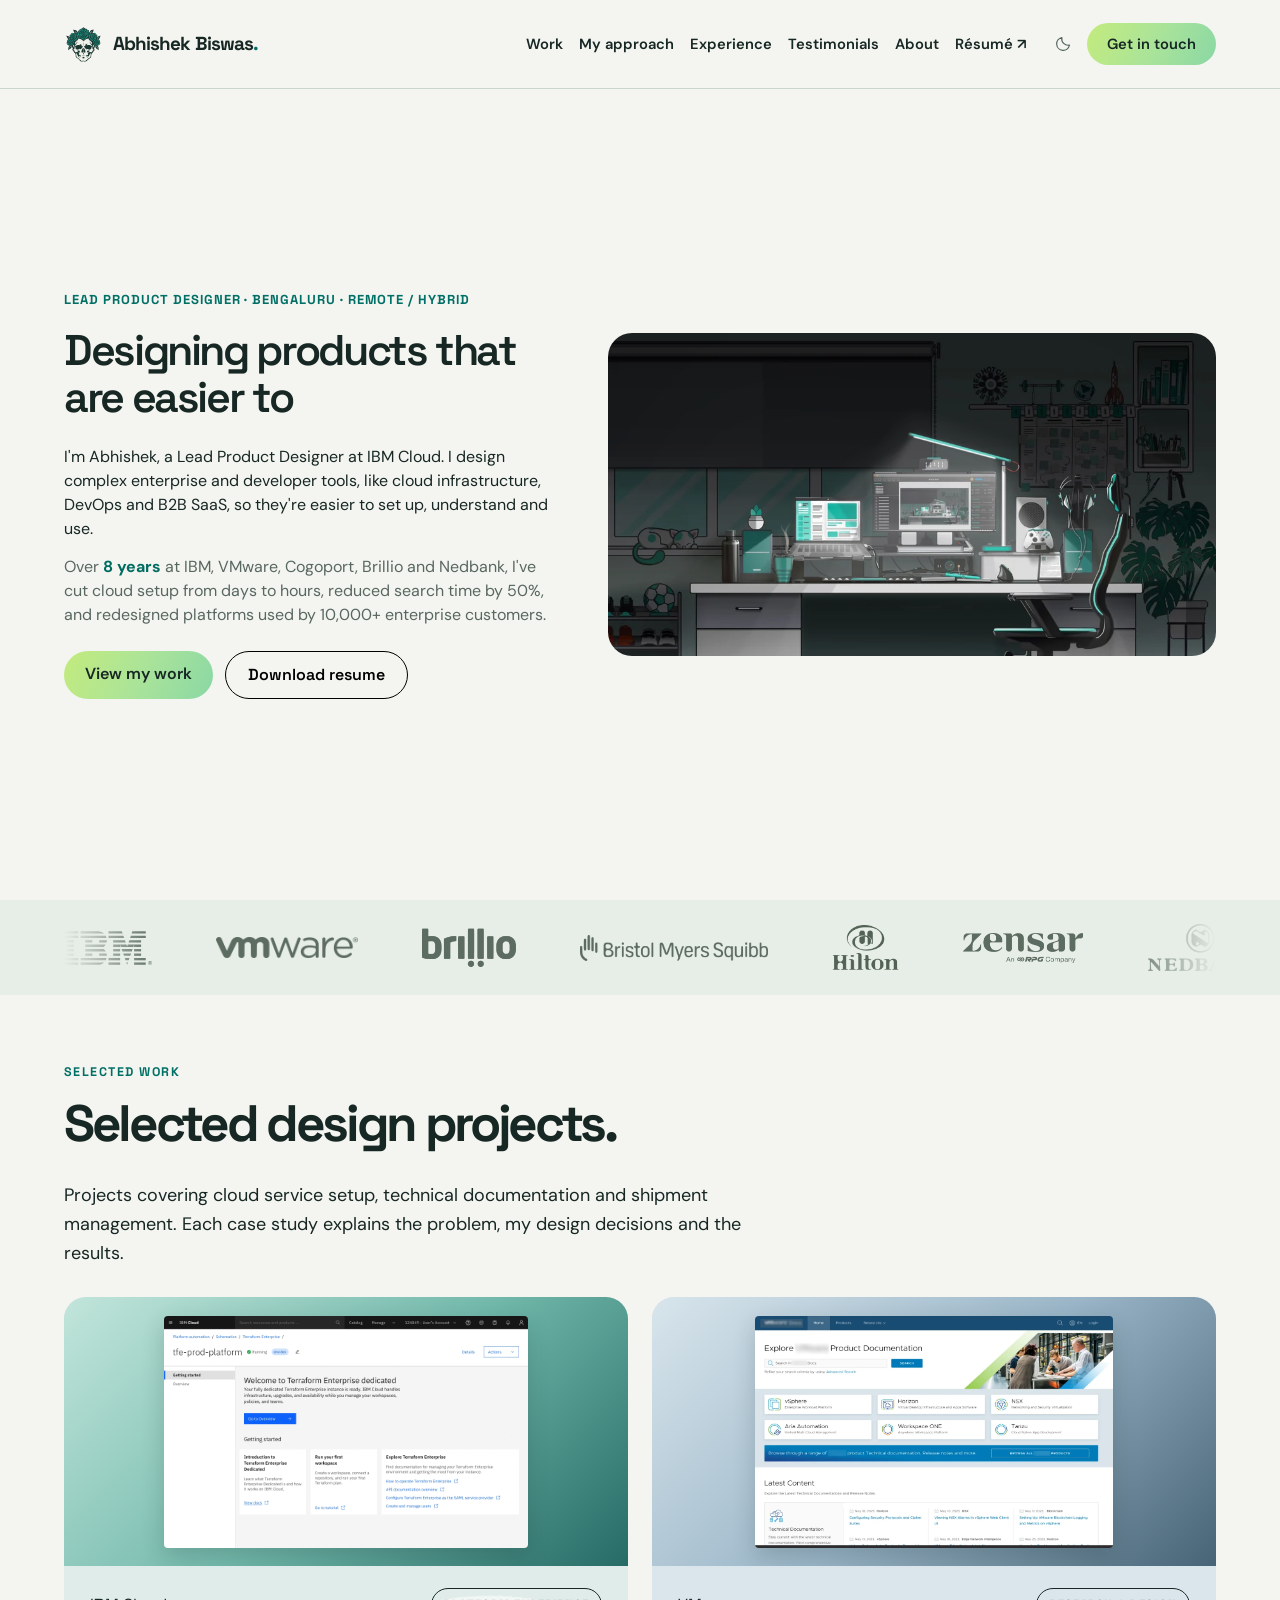
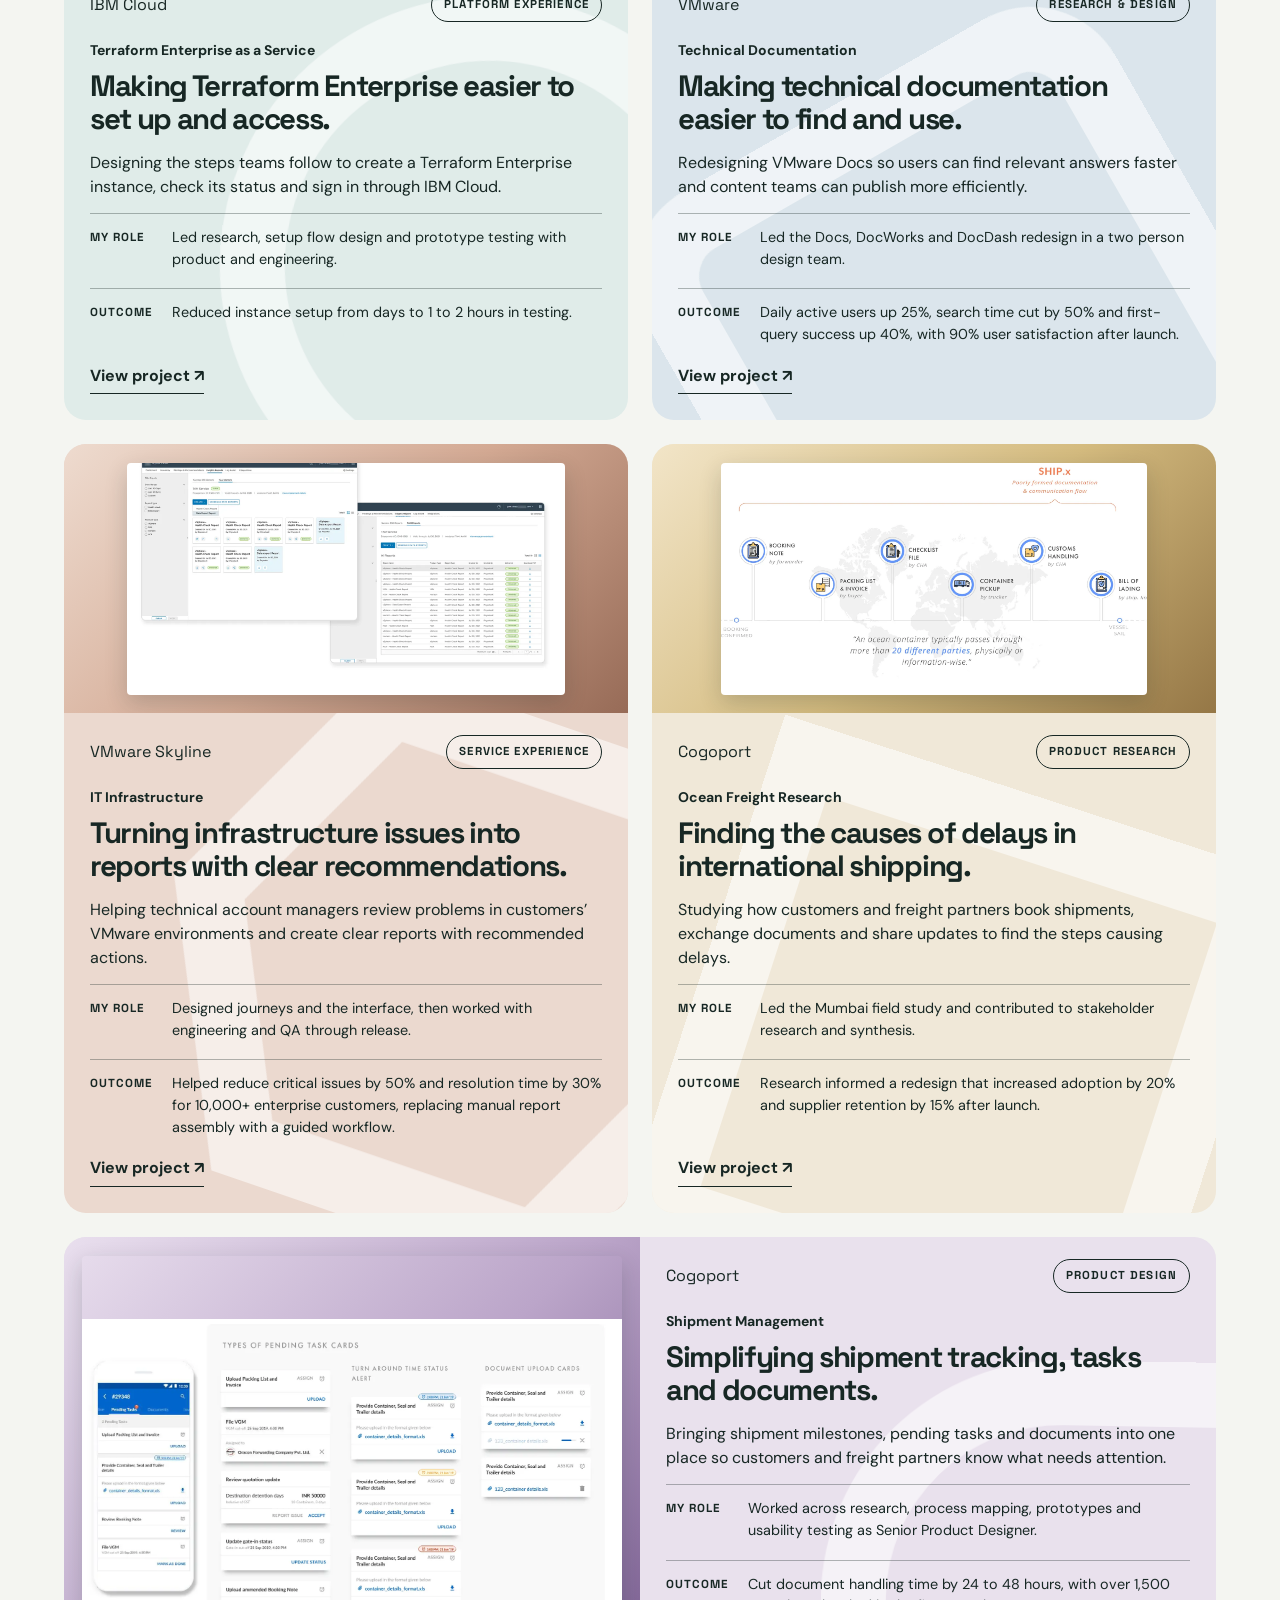
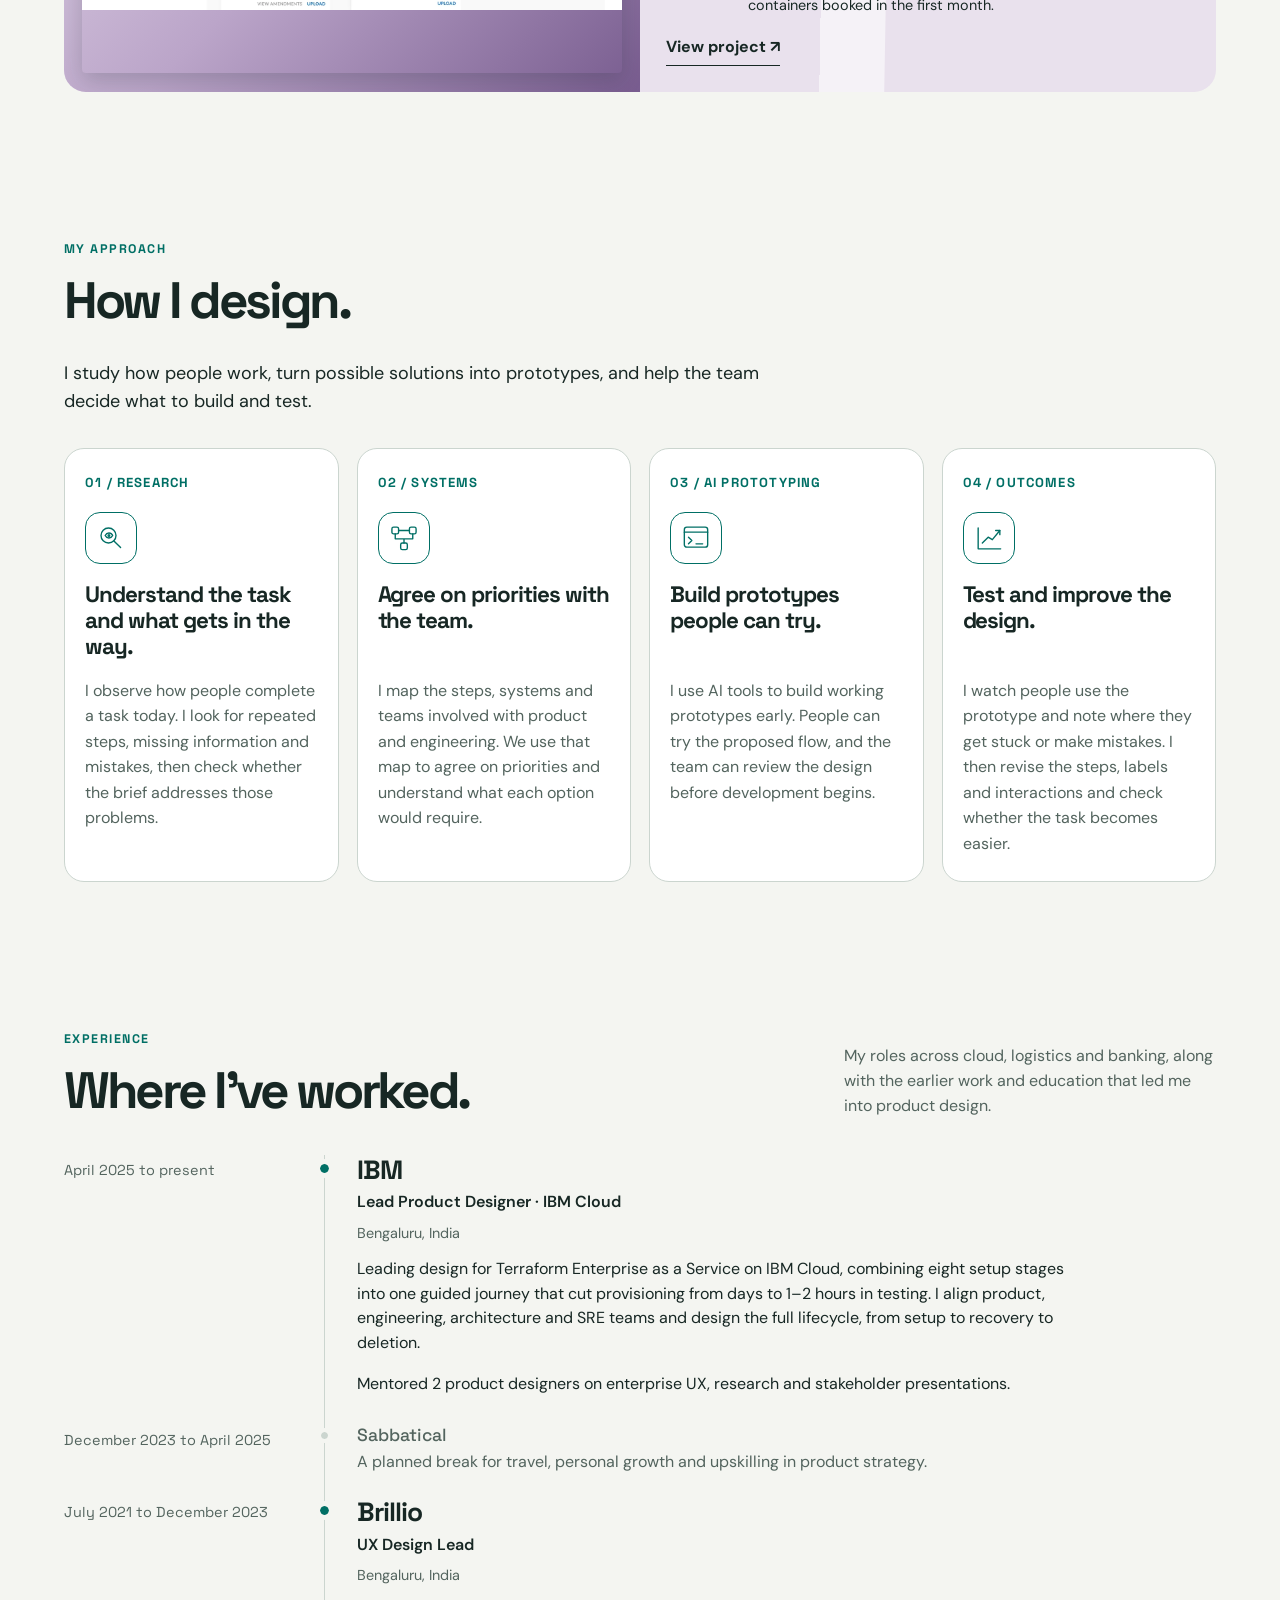
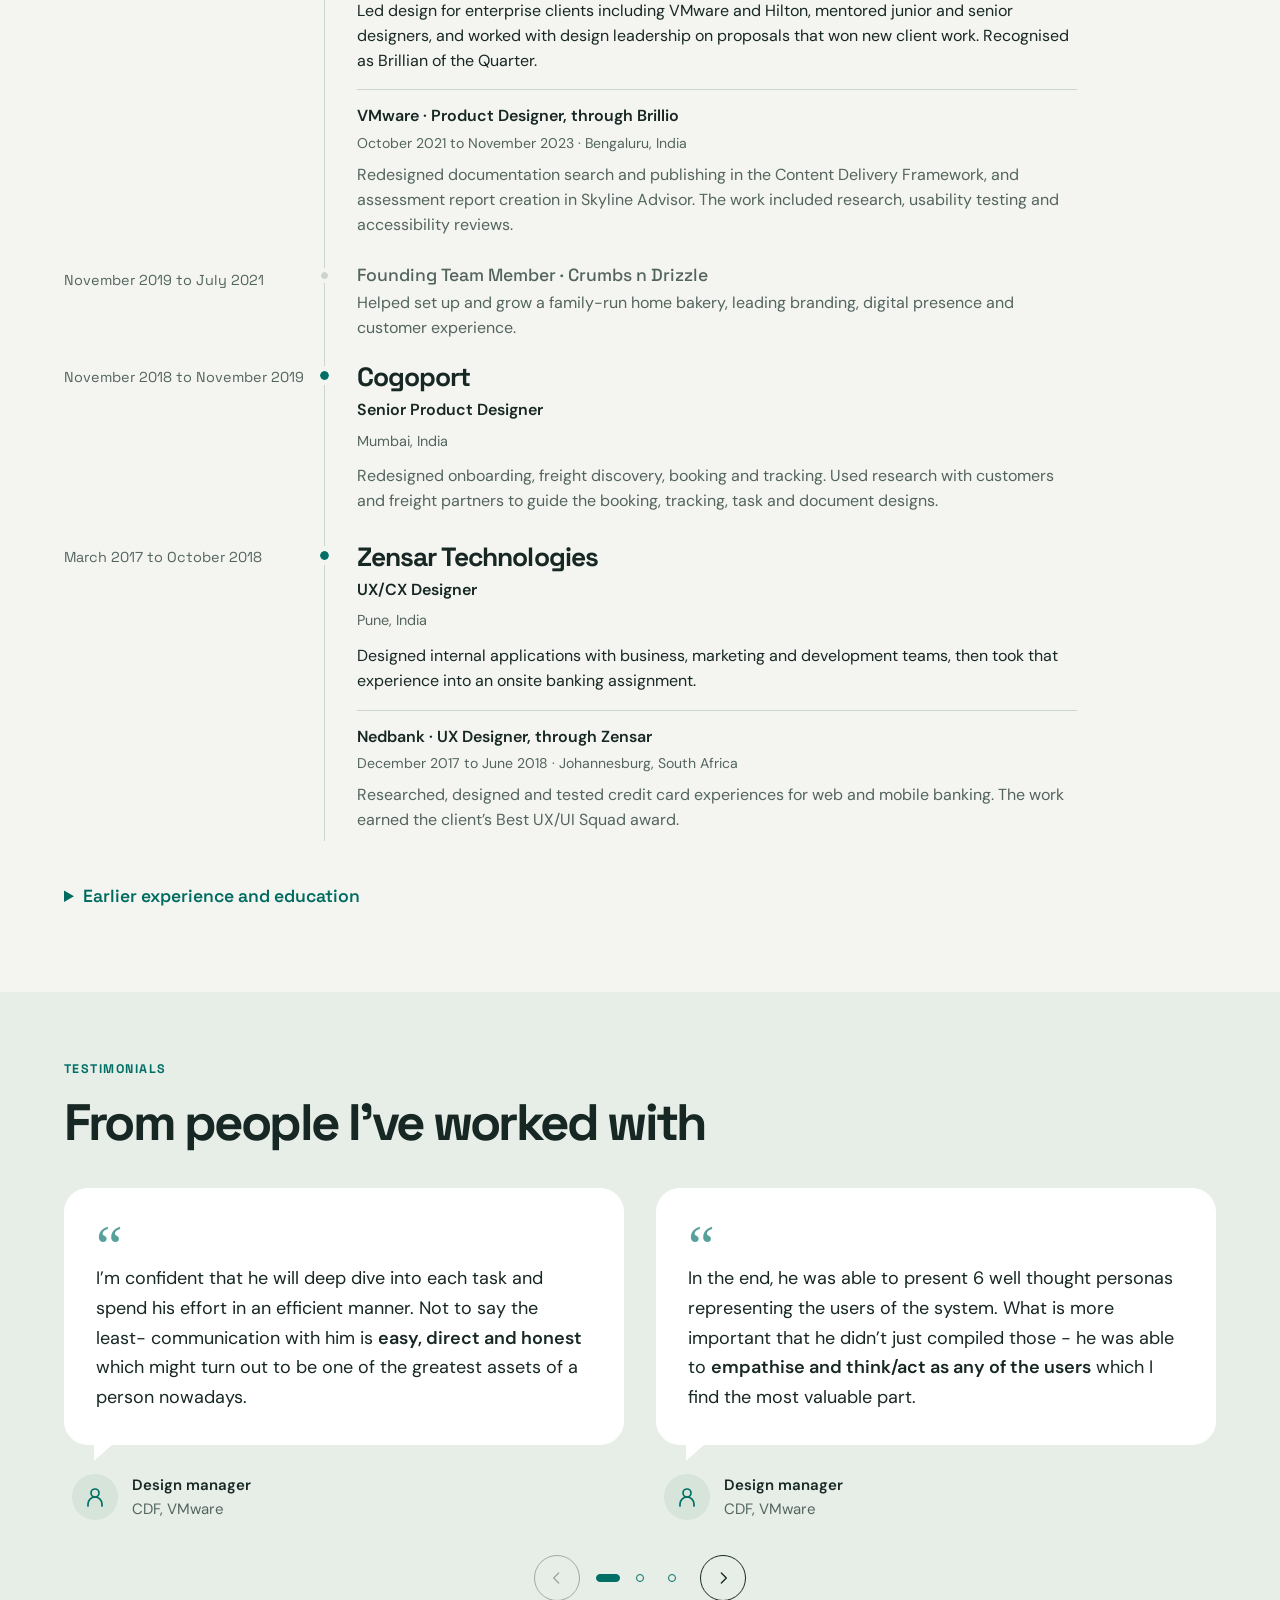
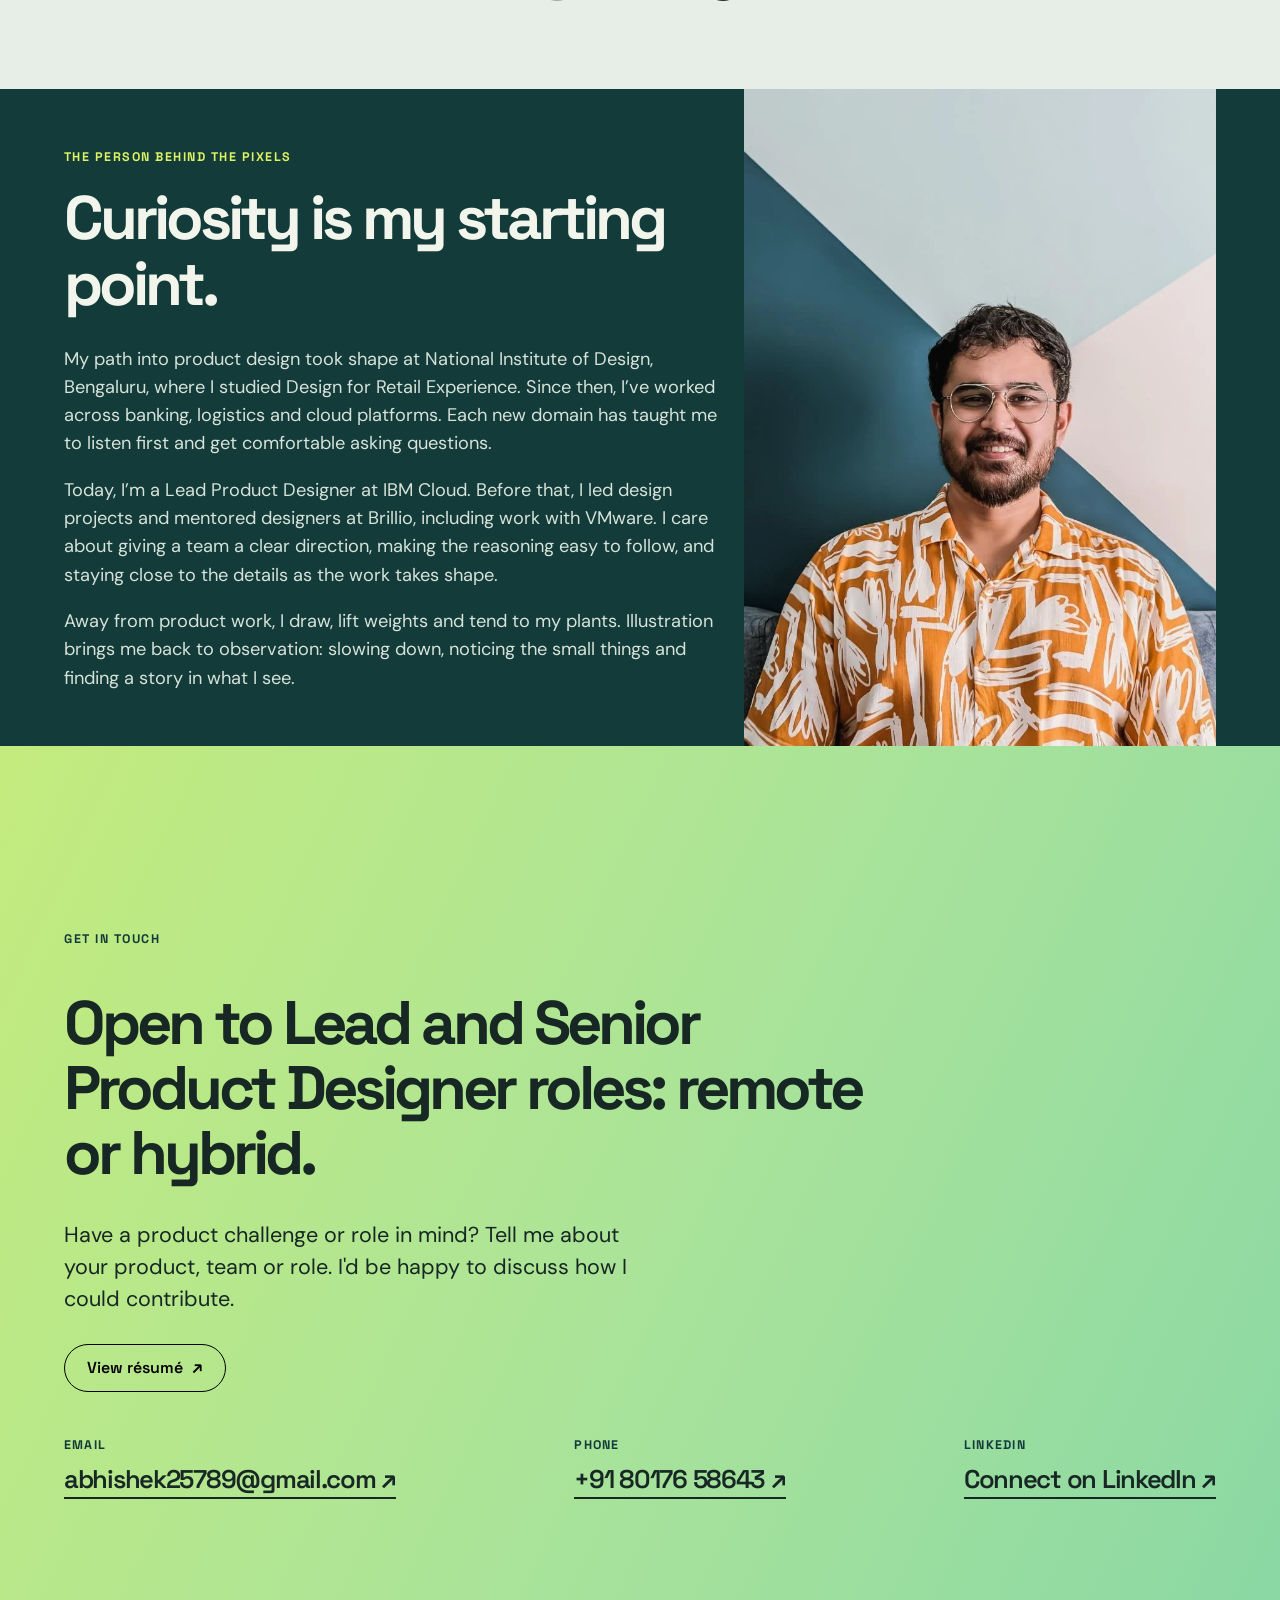
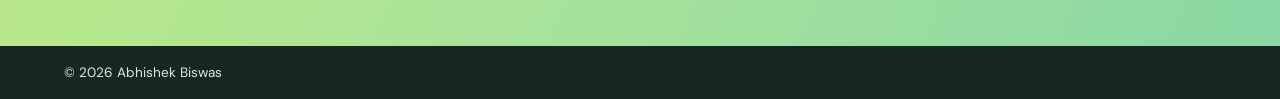
==== commit 66268138: "Page side margin update 1" ====
--- a/index.html
+++ b/index.html
@@ -184,7 +184,7 @@
 <link rel="icon" type="image/svg+xml" href="/favicon.svg?v=193">
 <link rel="alternate icon" type="image/png" sizes="32x32" href="/favicon-32.png?v=193">
 <link rel="apple-touch-icon" sizes="192x192" href="/favicon-192.png?v=193">
-<link rel="stylesheet" href="/shared/editorial-home.css?v=277">
+<link rel="stylesheet" href="/shared/editorial-home.css?v=279">
 <script src="/shared/contact-liquid.js?v=276" type="module"></script>
 <script src="/shared/company-marquee.js?v=257" defer></script>
 <link rel="stylesheet" href="/shared/testimonials.css?v=7">
--- a/shared/editorial-home.css
+++ b/shared/editorial-home.css
@@ -202,3 +202,14 @@
 .hero .hero-contact{position:relative;isolation:isolate;overflow:hidden;border:0;color:#172724;background:linear-gradient(115deg,#dcf363 0%,#a9e39a 52%,#68cbb0 100%);background-size:200% 200%;background-position:50% 50%;animation:contact-gradient-drift 4s ease-in-out infinite alternate;transition:filter .2s ease}
 .hero .hero-contact:hover{color:#172724;filter:brightness(.96)}
 @media(prefers-reduced-motion:reduce){.hero .hero-contact{animation:none}}
+
+/* Preserve the hero while keeping its body copy and highlighted experience AA readable. */
+html:not([data-theme="dark"]) .hero .hero-aside{color:#596761}
+html:not([data-theme="dark"]) .hero .hero-experience-highlight{color:#006b60}
+.career-entry p.career-description{color:var(--ink)}
+@media(max-width:420px){
+ .hero .eyebrow{font-size:.75rem;line-height:1.5;letter-spacing:.055em}
+ .intro-stack{padding-bottom:28px;row-gap:22px}
+ .hero-lead h1{margin-bottom:18px}
+ .hero-actions{margin-top:18px}
+}
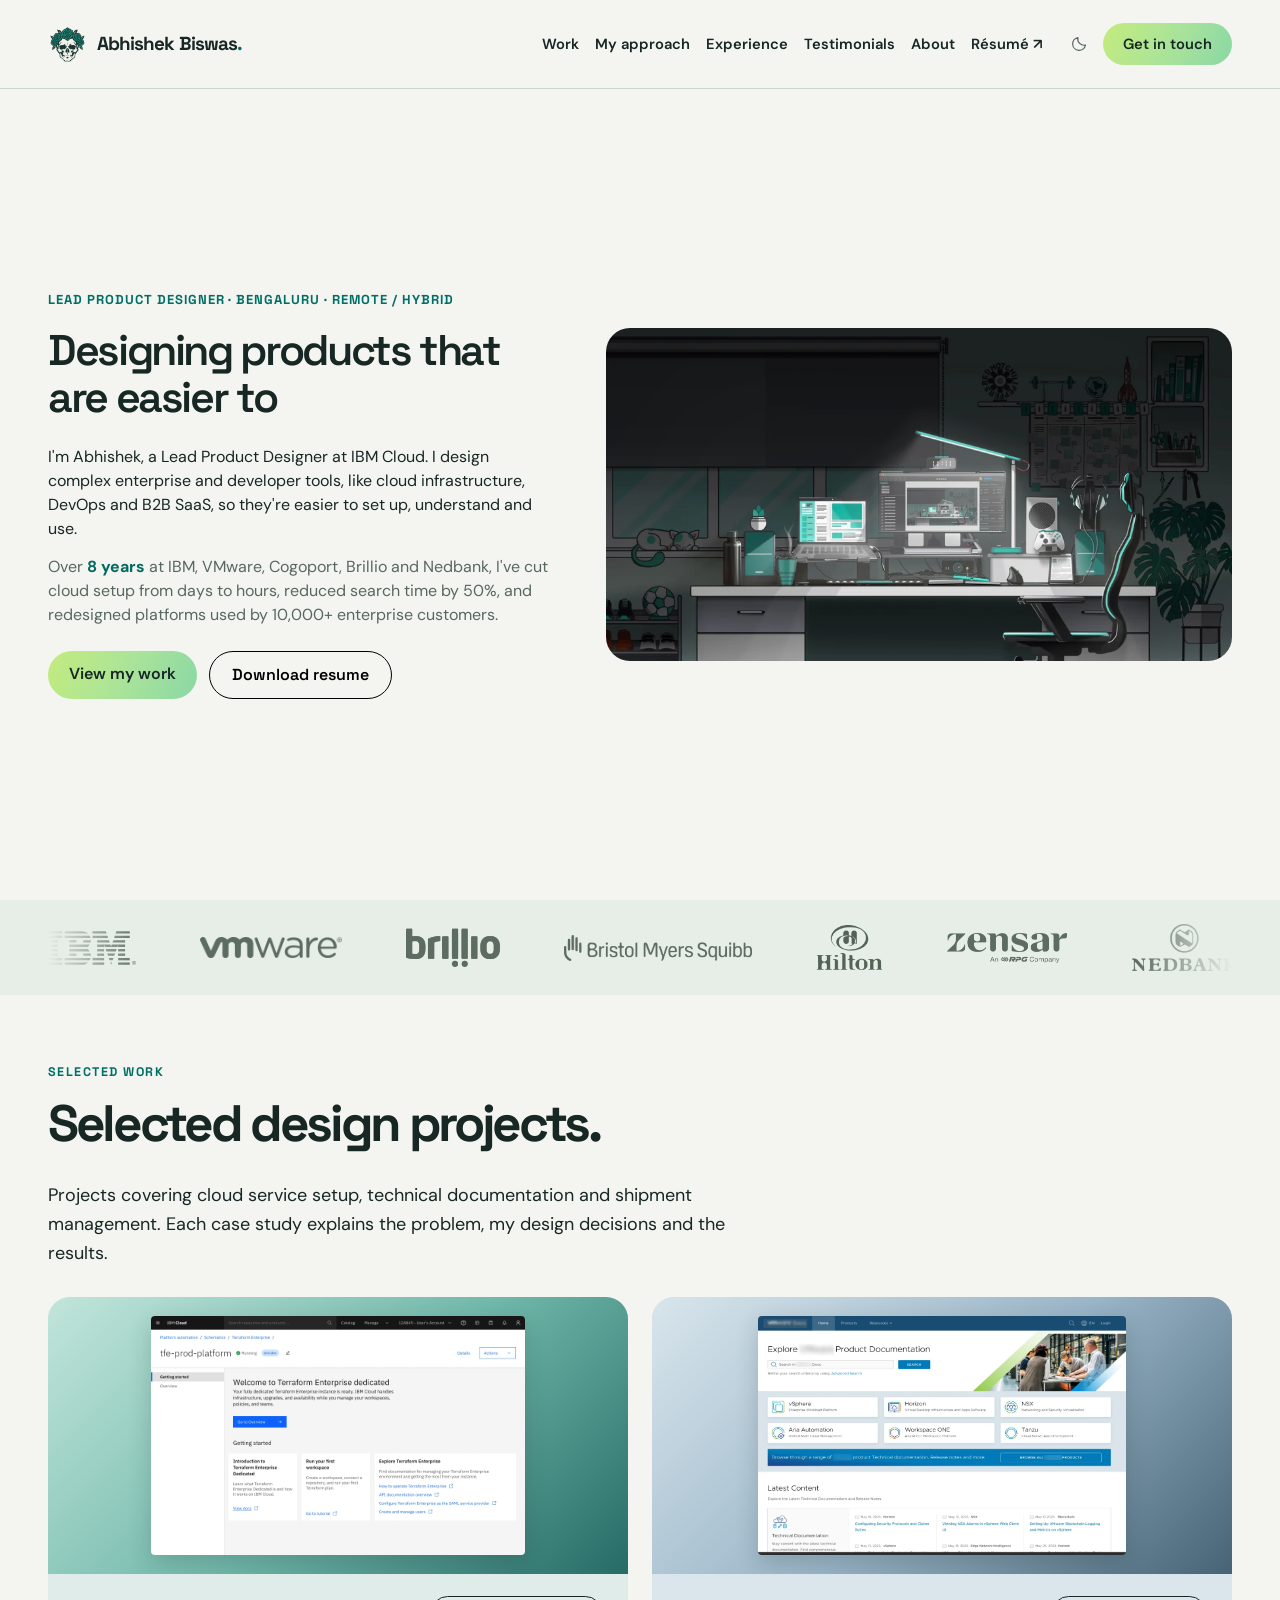
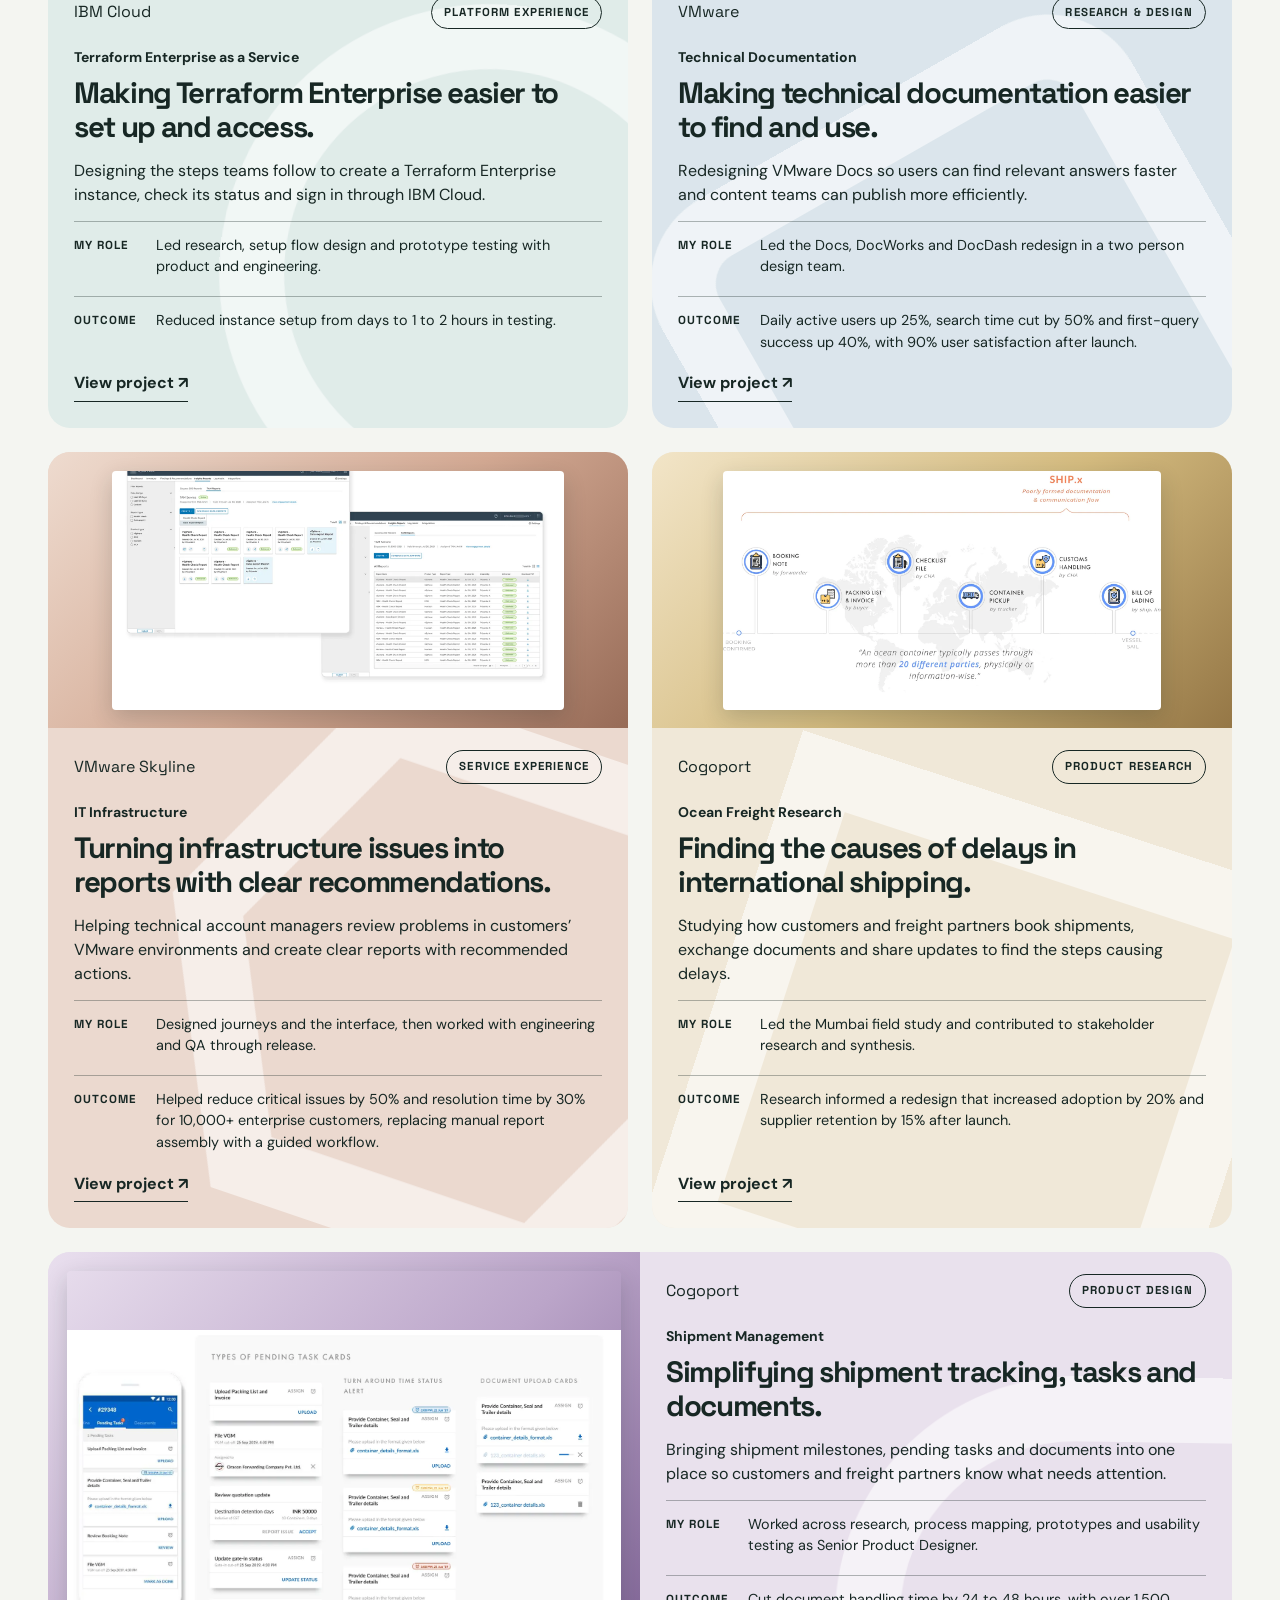
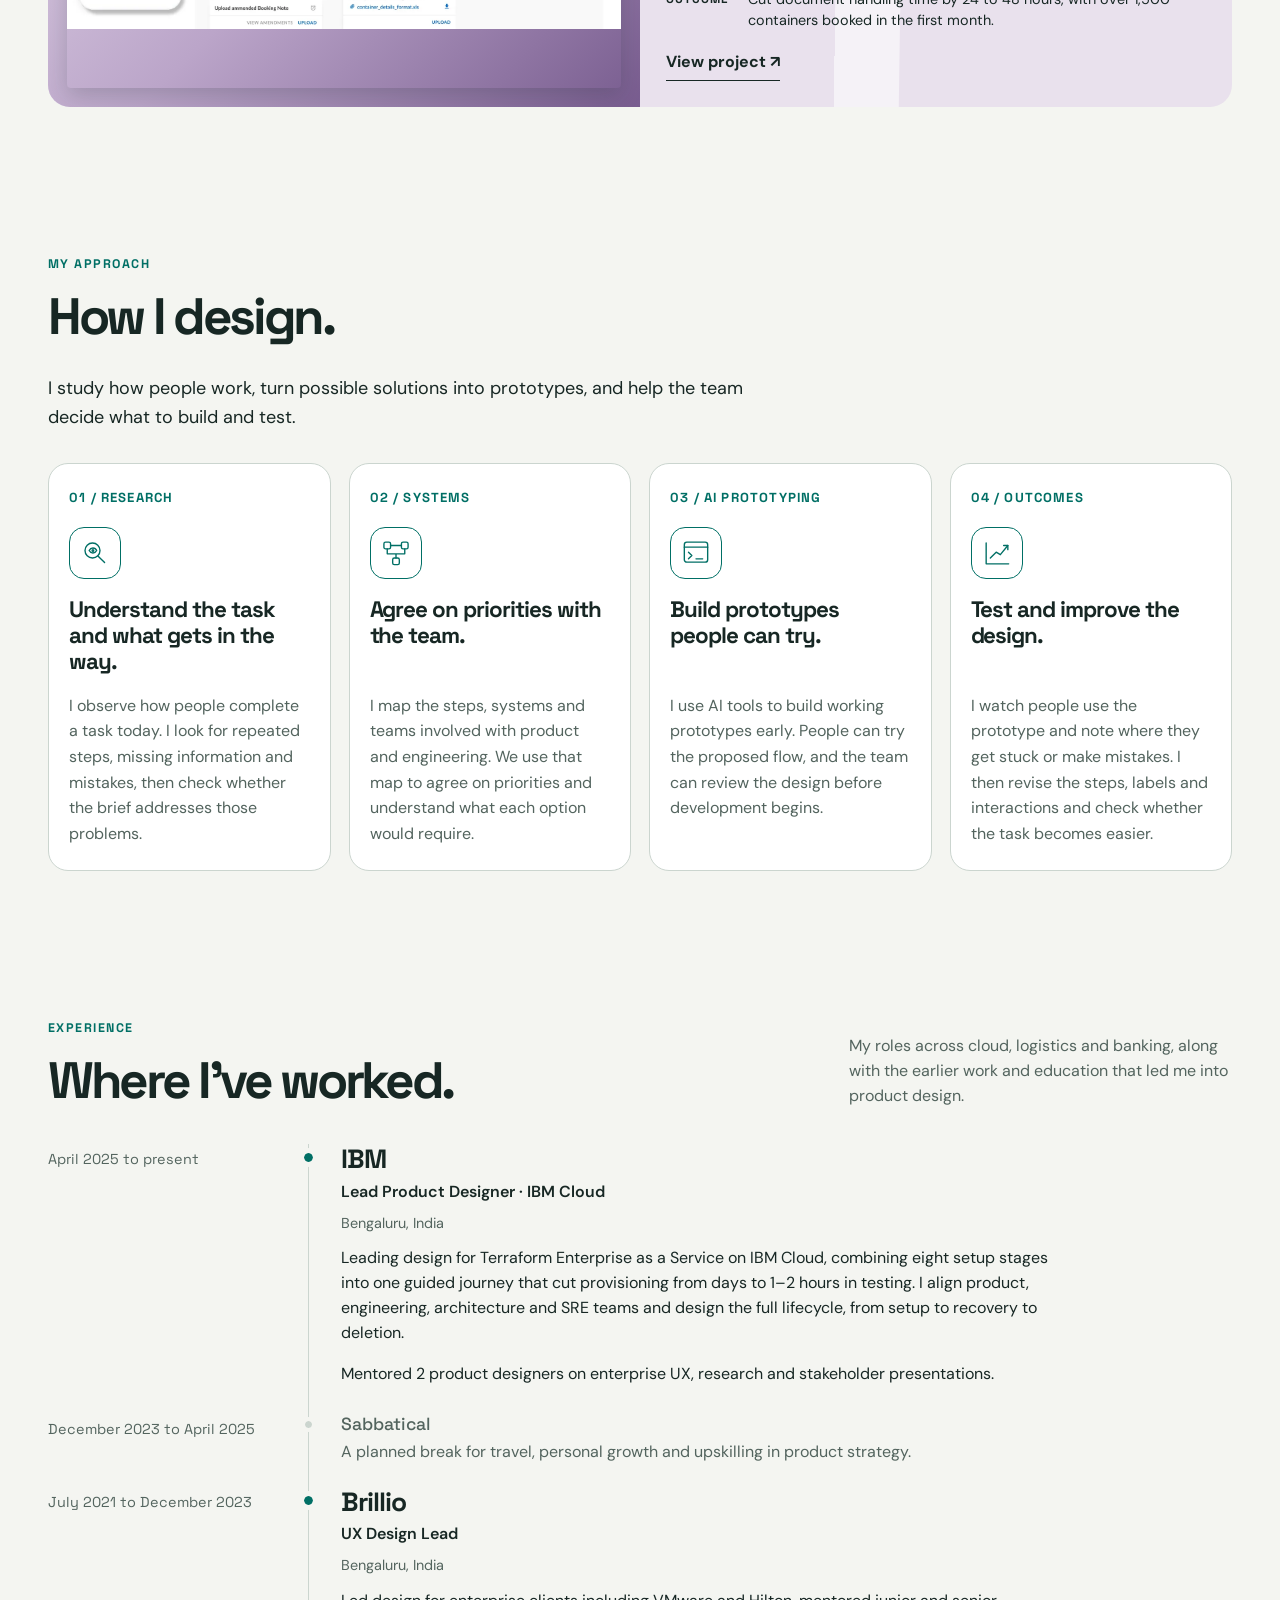
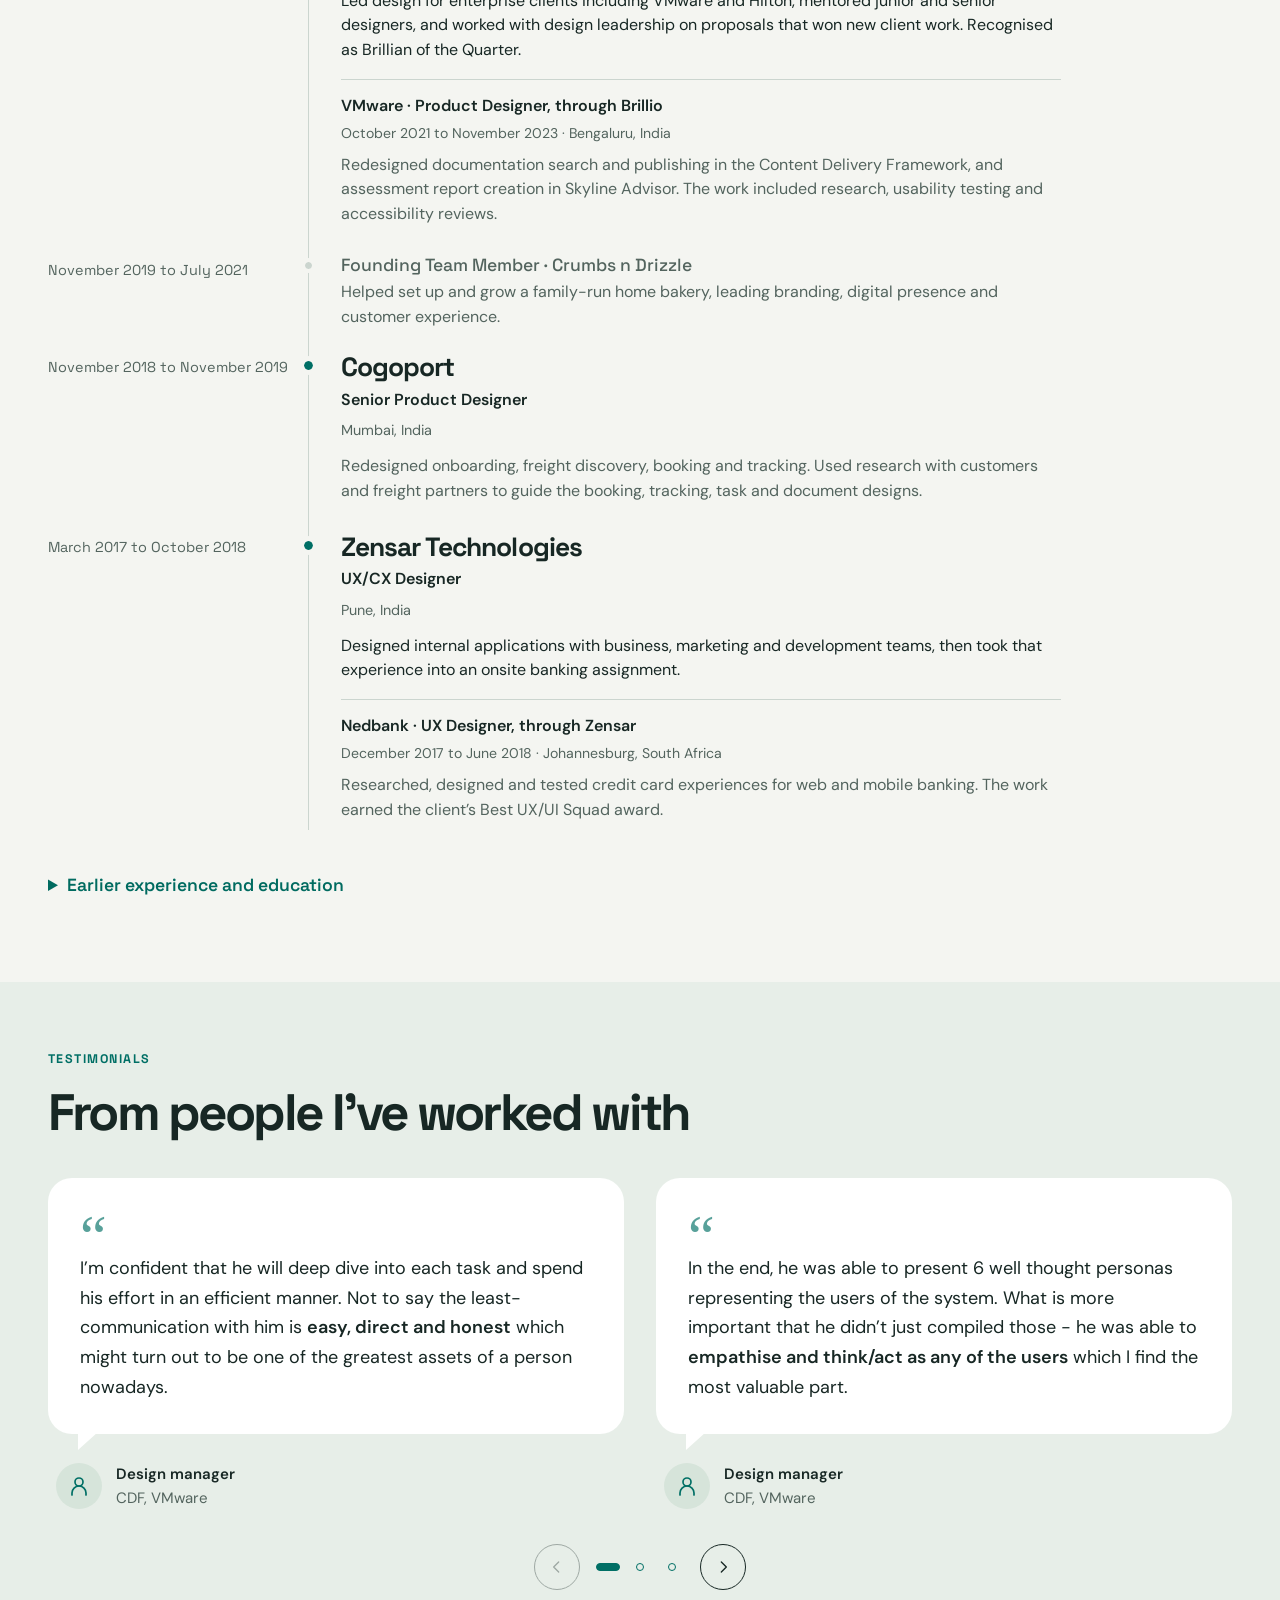
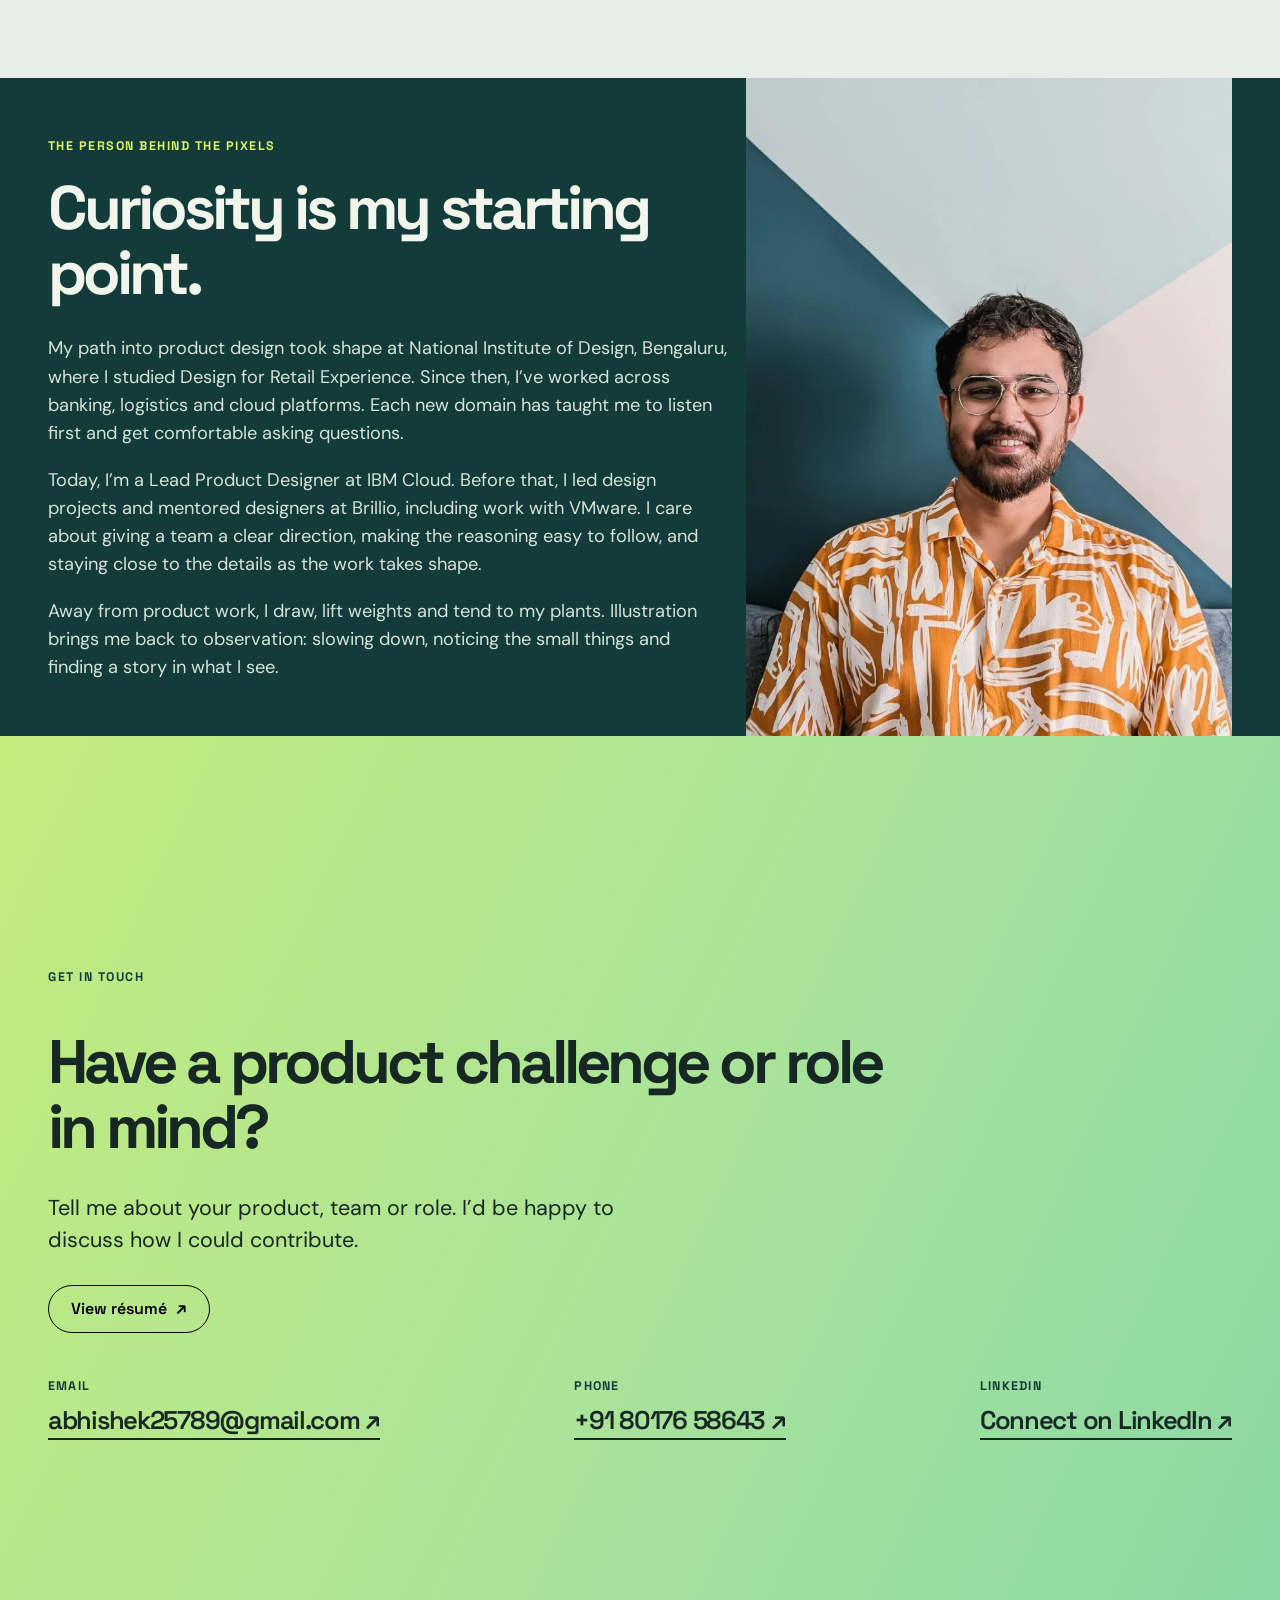
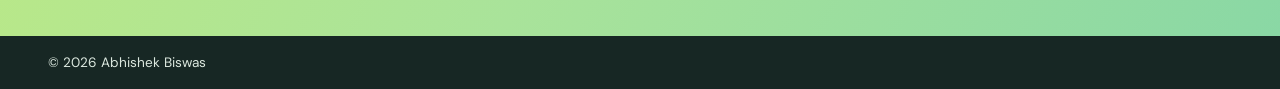
==== commit 73df6e01: "get in touch section update" ====
--- a/index.html
+++ b/index.html
@@ -286,7 +286,7 @@
 
   <div class="about-contact-stack">
   <section id="about" class="about"><div class="wrap about-layout"><div class="about-copy"><span class="eyebrow">The person behind the pixels</span><h2>Curiosity is my starting point.</h2><p>My path into product design took shape at National Institute of Design, Bengaluru, where I studied Design for Retail Experience. Since then, I’ve worked across banking, logistics and cloud platforms. Each new domain has taught me to listen first and get comfortable asking questions.</p><p>Today, I’m a Lead Product Designer at IBM Cloud. Before that, I led design projects and mentored designers at Brillio, including work with VMware. I care about giving a team a clear direction, making the reasoning easy to follow, and staying close to the details as the work takes shape.</p><p>Away from product work, I draw, lift weights and tend to my plants. Illustration brings me back to observation: slowing down, noticing the small things and finding a story in what I see.</p></div><div class="portrait-frame"><img class="portrait" src="abhishek-portrait.webp" alt="Portrait of Abhishek Biswas" loading="lazy" decoding="async"></div></div></section>
-  <section id="contact" class="contact"><div class="wrap"><span class="section-label contact-label" aria-label="Get in touch"><span class="label-text" aria-hidden="true">Get in touch</span><span class="label-hand" aria-hidden="true"><img src="/brand-mark.svg?v=2" alt="" width="72" height="72"></span></span><h2>Open to Lead and Senior Product Designer roles: remote or hybrid.</h2><p class="contact-intro">Have a product challenge or role in mind? Tell me about your product, team or role. I'd be happy to discuss how I could contribute.</p><div class="contact-resume"><a class="resume-button resume-secondary" href="/resume/?v=267" target="_blank" rel="noopener noreferrer" aria-label="View résumé (opens in a new tab)">View résumé <span aria-hidden="true">↗</span></a></div><div class="contact-grid"><div><span class="contact-detail-label">Email</span><a href="mailto:abhishek25789@gmail.com">abhishek25789@gmail.com ↗</a></div><div><span class="contact-detail-label">Phone</span><a href="tel:+918017658643">+91 80176 58643 ↗</a></div><div><span class="contact-detail-label">LinkedIn</span><a href="https://www.linkedin.com/in/iam-abhishekbiswas/" target="_blank" rel="noopener noreferrer">Connect on LinkedIn ↗</a></div></div></div></section>
+  <section id="contact" class="contact"><div class="wrap"><span class="section-label contact-label" aria-label="Get in touch"><span class="label-text" aria-hidden="true">Get in touch</span><span class="label-hand" aria-hidden="true"><img src="/brand-mark.svg?v=2" alt="" width="72" height="72"></span></span><h2>Have a product challenge or role in mind?</h2><p class="contact-intro">Tell me about your product, team or role. I’d be happy to discuss how I could contribute.</p><div class="contact-resume"><a class="resume-button resume-secondary" href="/resume/?v=267" target="_blank" rel="noopener noreferrer" aria-label="View résumé (opens in a new tab)">View résumé <span aria-hidden="true">↗</span></a></div><div class="contact-grid"><div><span class="contact-detail-label">Email</span><a href="mailto:abhishek25789@gmail.com">abhishek25789@gmail.com ↗</a></div><div><span class="contact-detail-label">Phone</span><a href="tel:+918017658643">+91 80176 58643 ↗</a></div><div><span class="contact-detail-label">LinkedIn</span><a href="https://www.linkedin.com/in/iam-abhishekbiswas/" target="_blank" rel="noopener noreferrer">Connect on LinkedIn ↗</a></div></div></div></section>
   </div>
 </main><footer><div class="wrap"><span class="copyright">© <span id="year">2026</span> Abhishek Biswas</span></div></footer>
 <script>
--- a/shared/editorial-home.css
+++ b/shared/editorial-home.css
@@ -213,3 +213,8 @@
  .hero-lead h1{margin-bottom:18px}
  .hero-actions{margin-top:18px}
 }
+
+/* Wider desktop homepage, with existing tablet and mobile spacing retained. */
+@media(min-width:1101px){
+ .wrap,.intro-stack,.portfolio-header .portfolio-header-inner{max-width:1600px;padding-inline:48px}
+}
